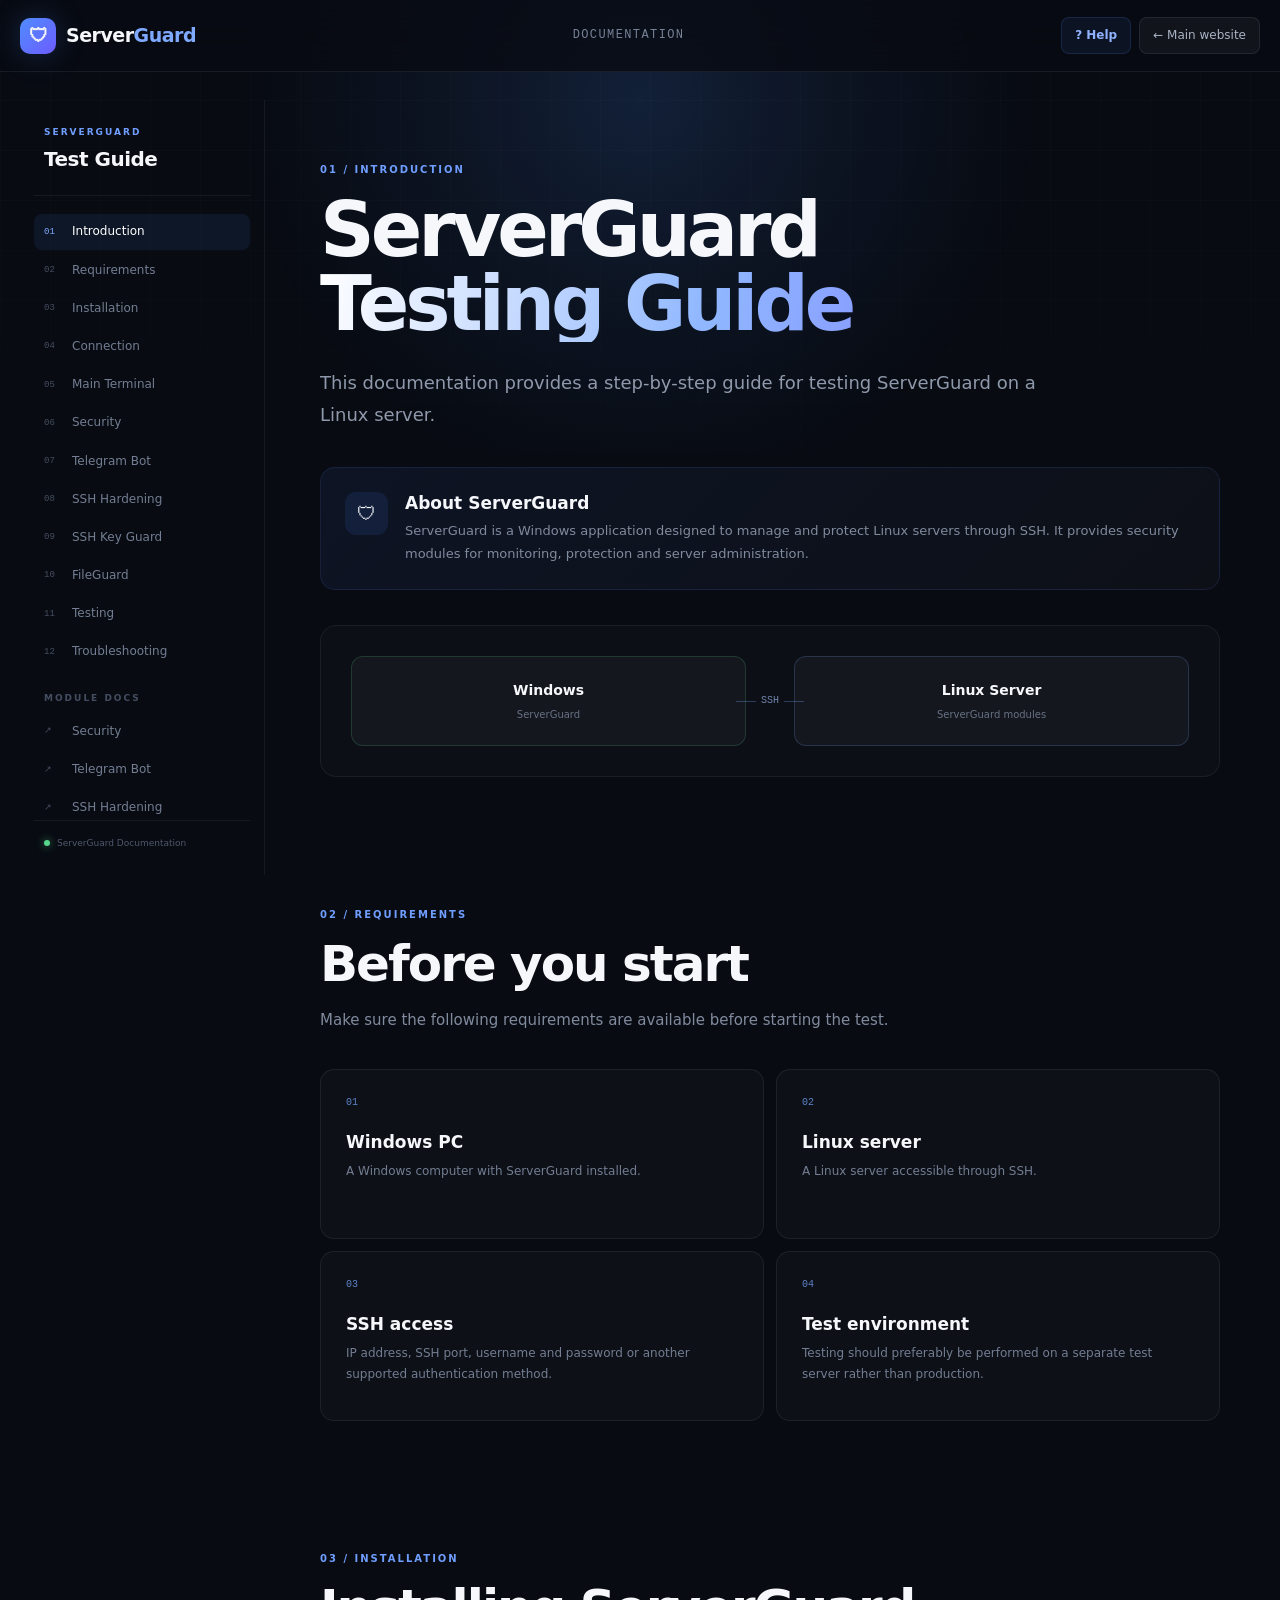
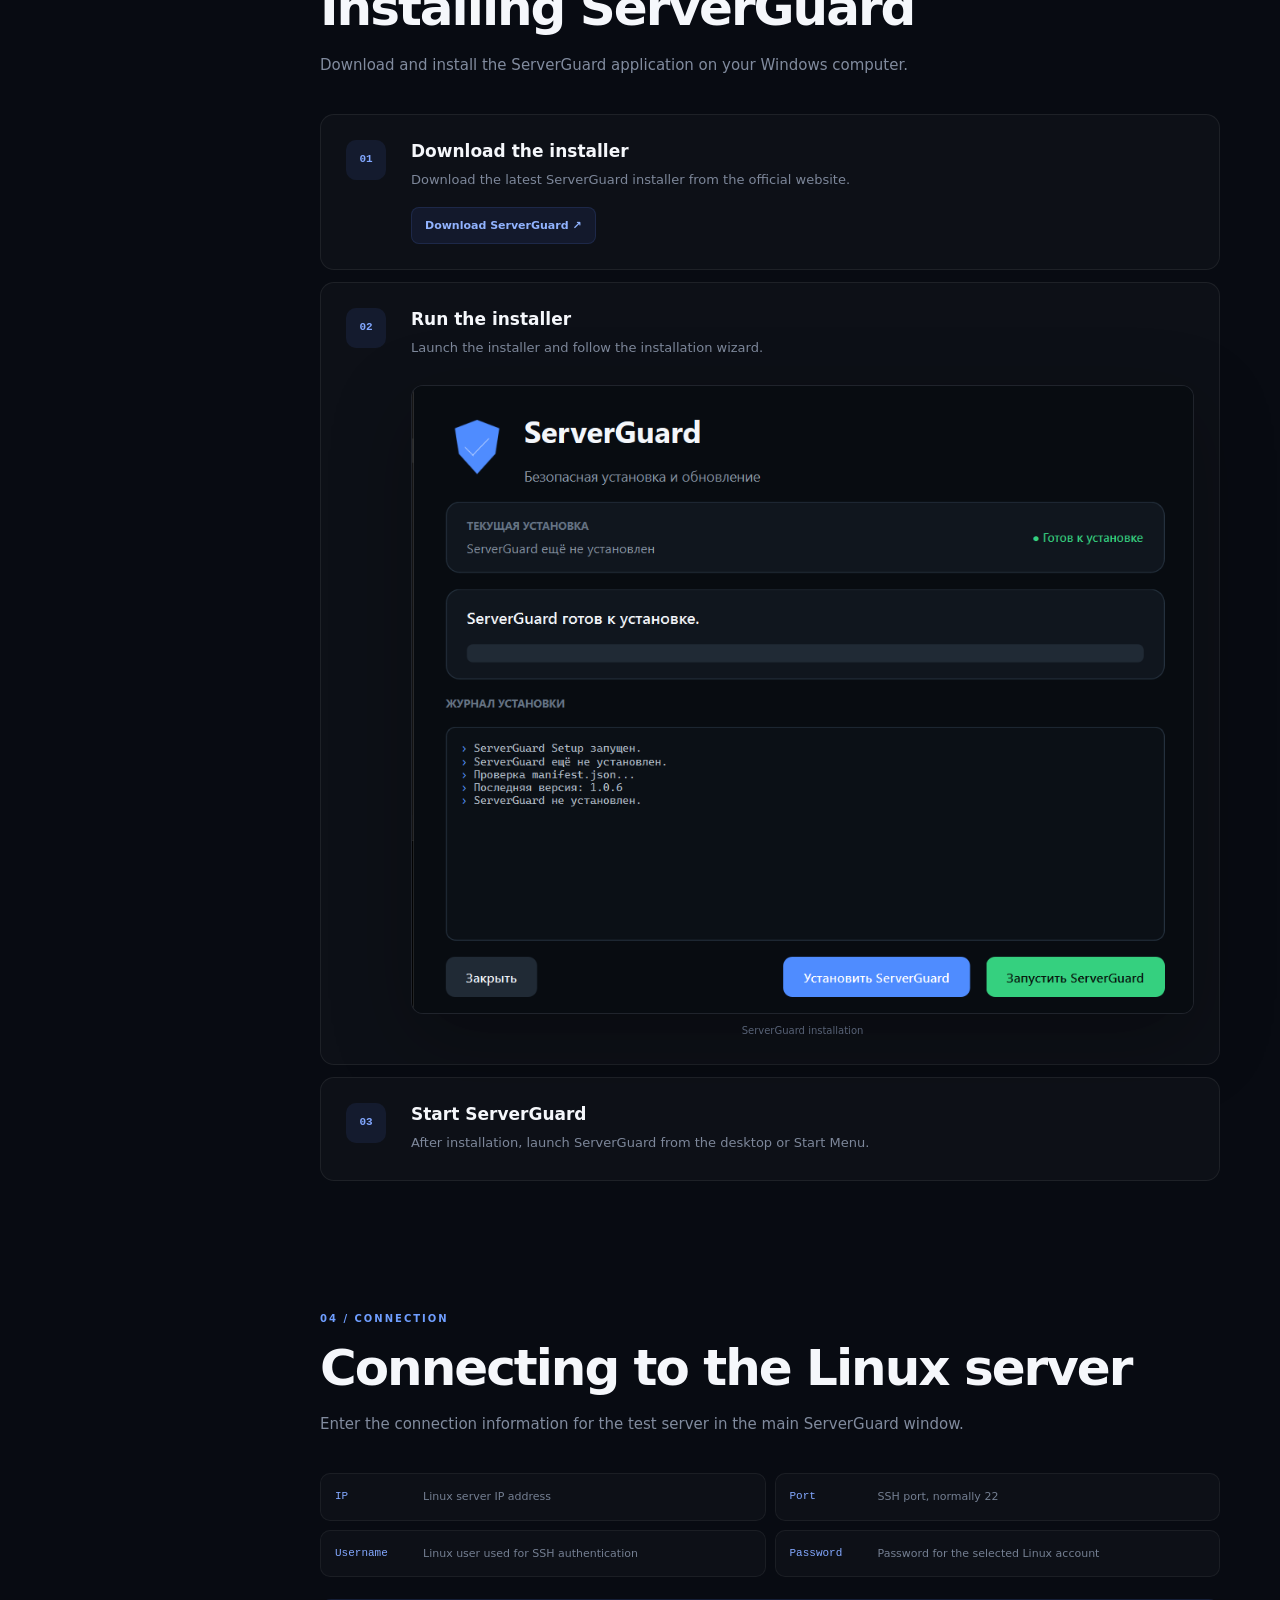
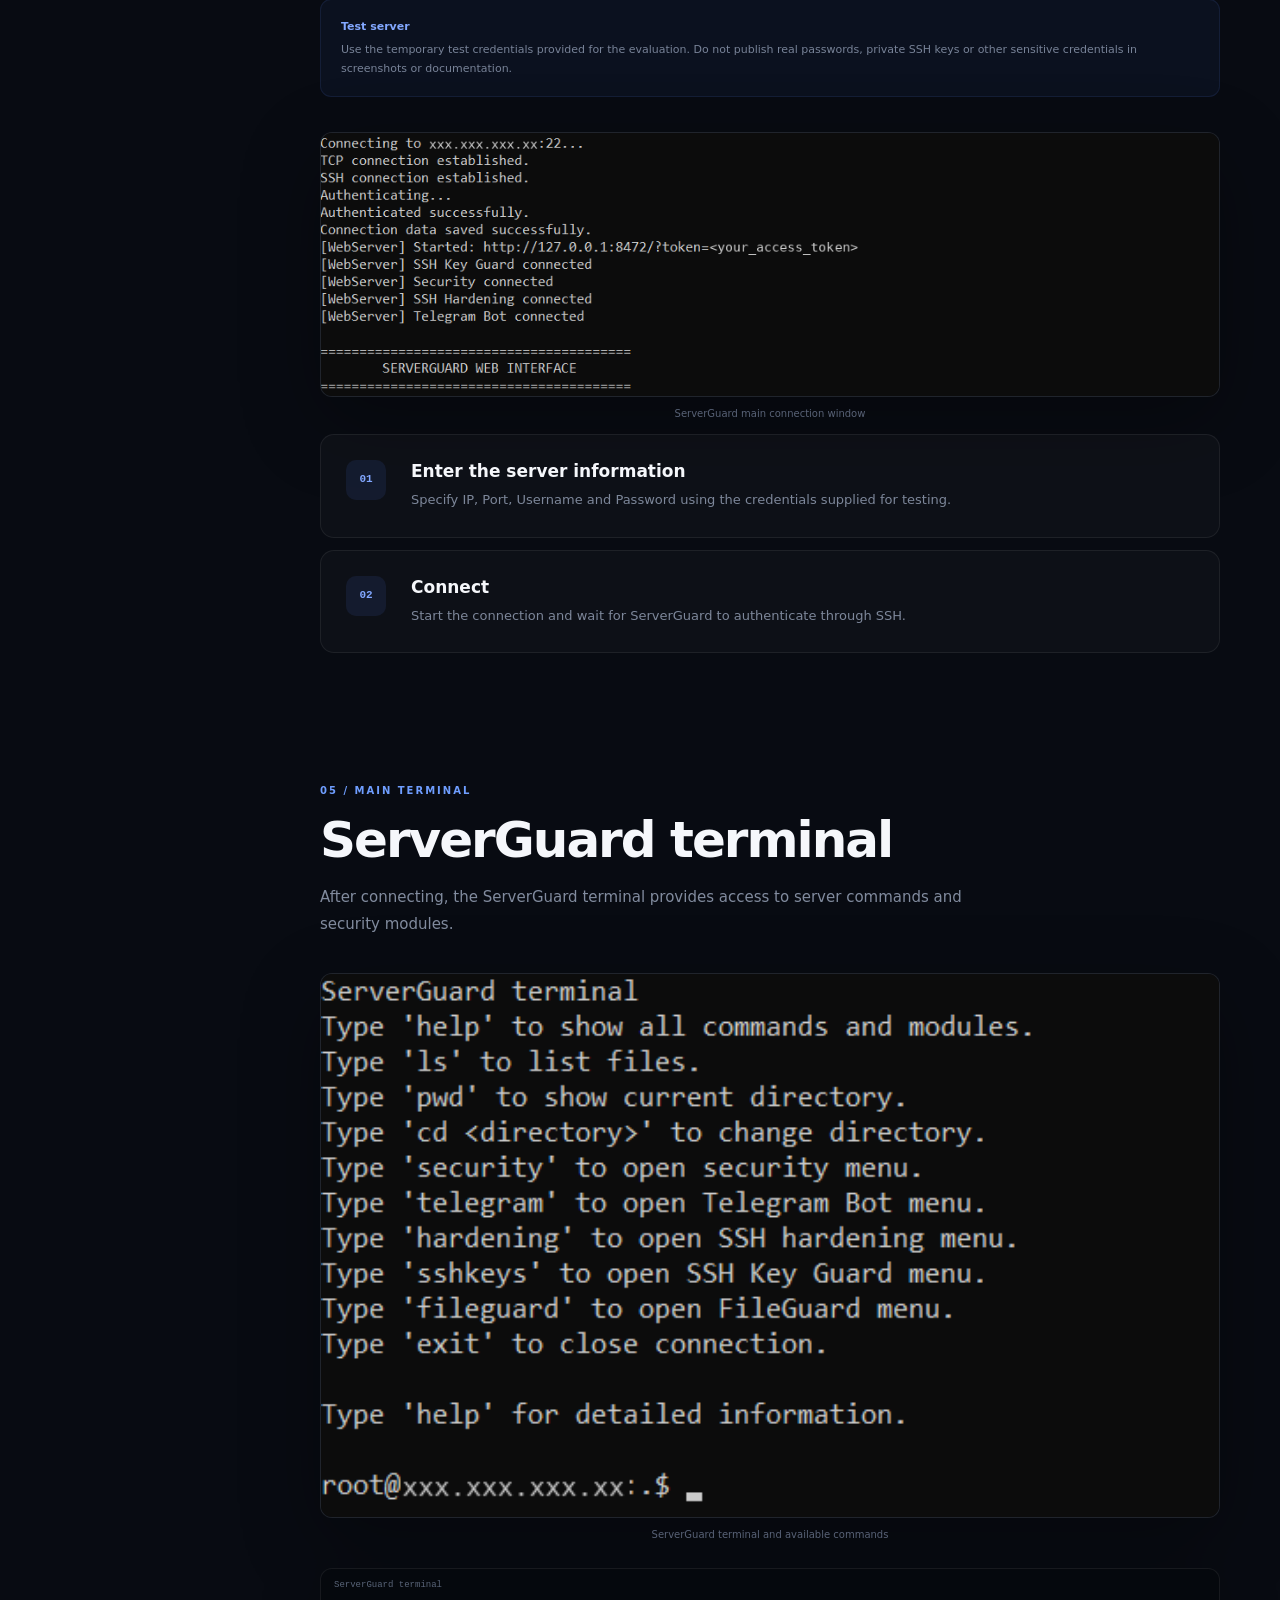
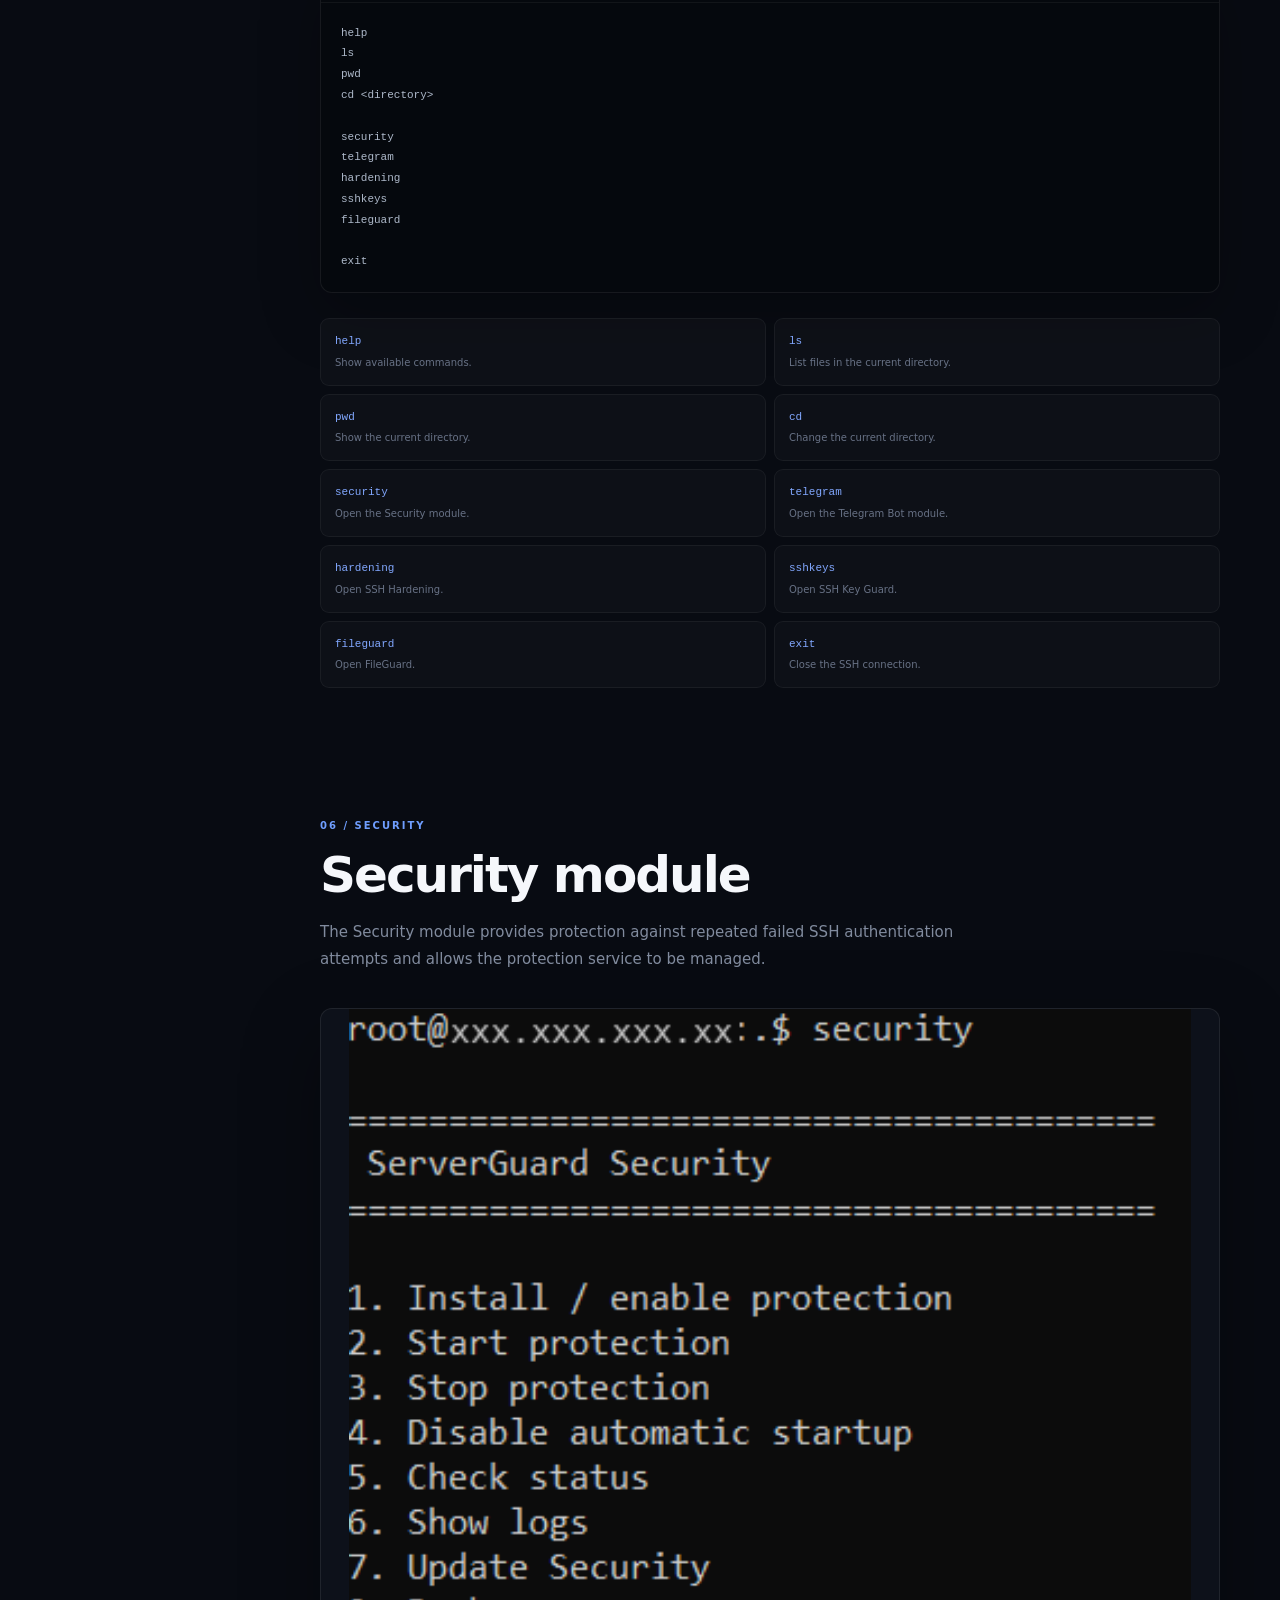
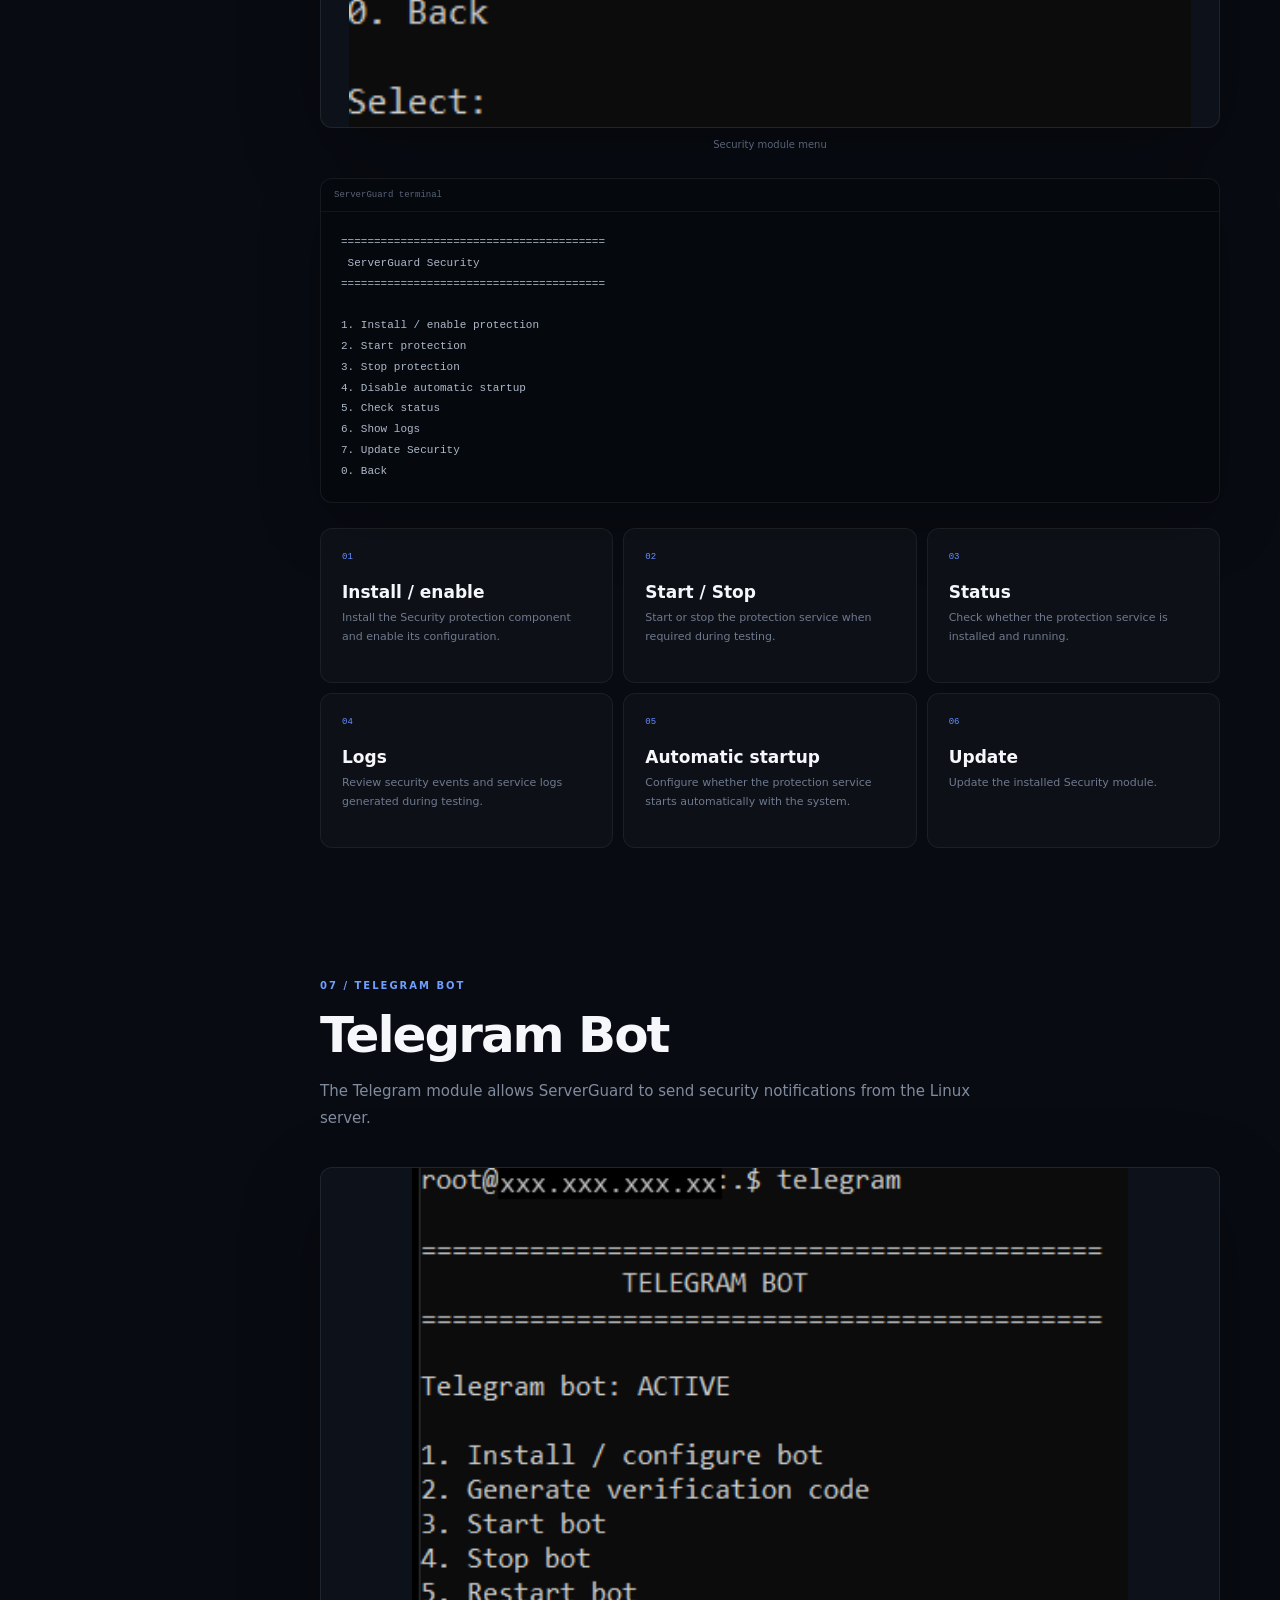
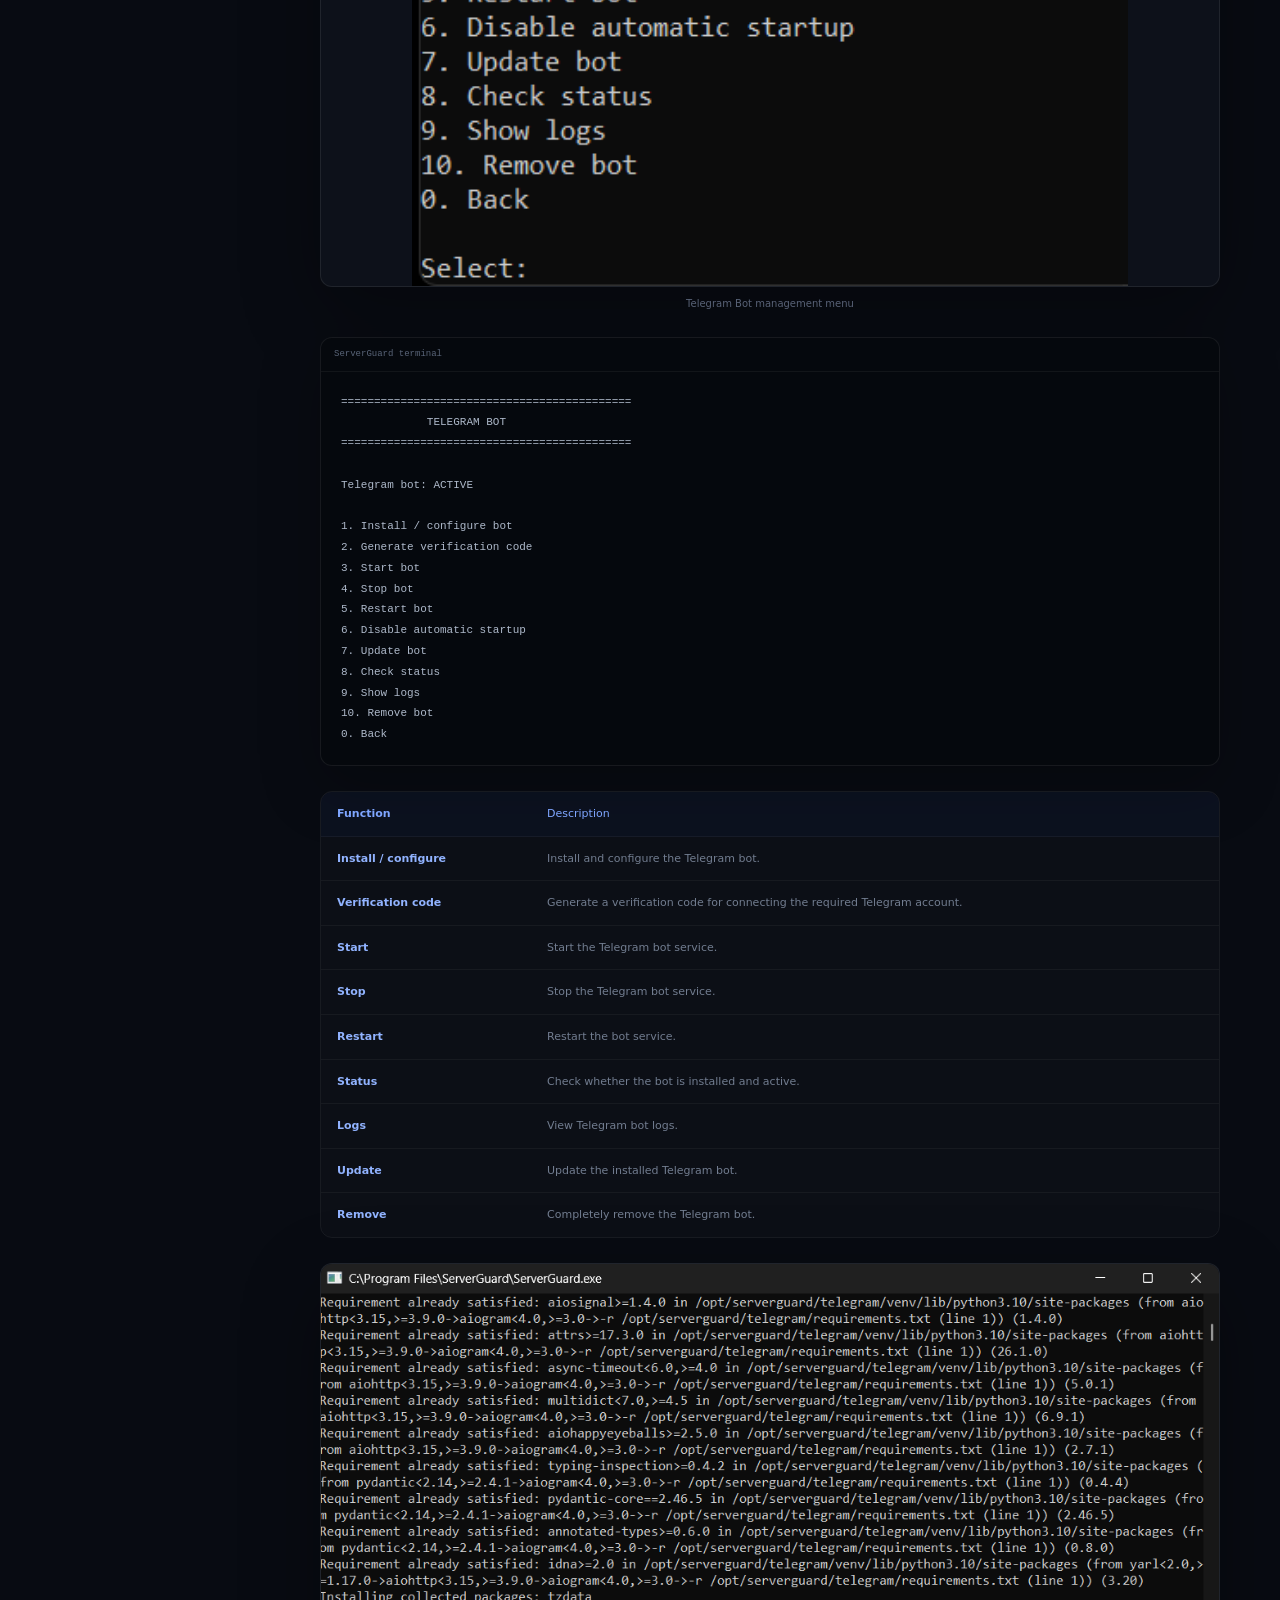
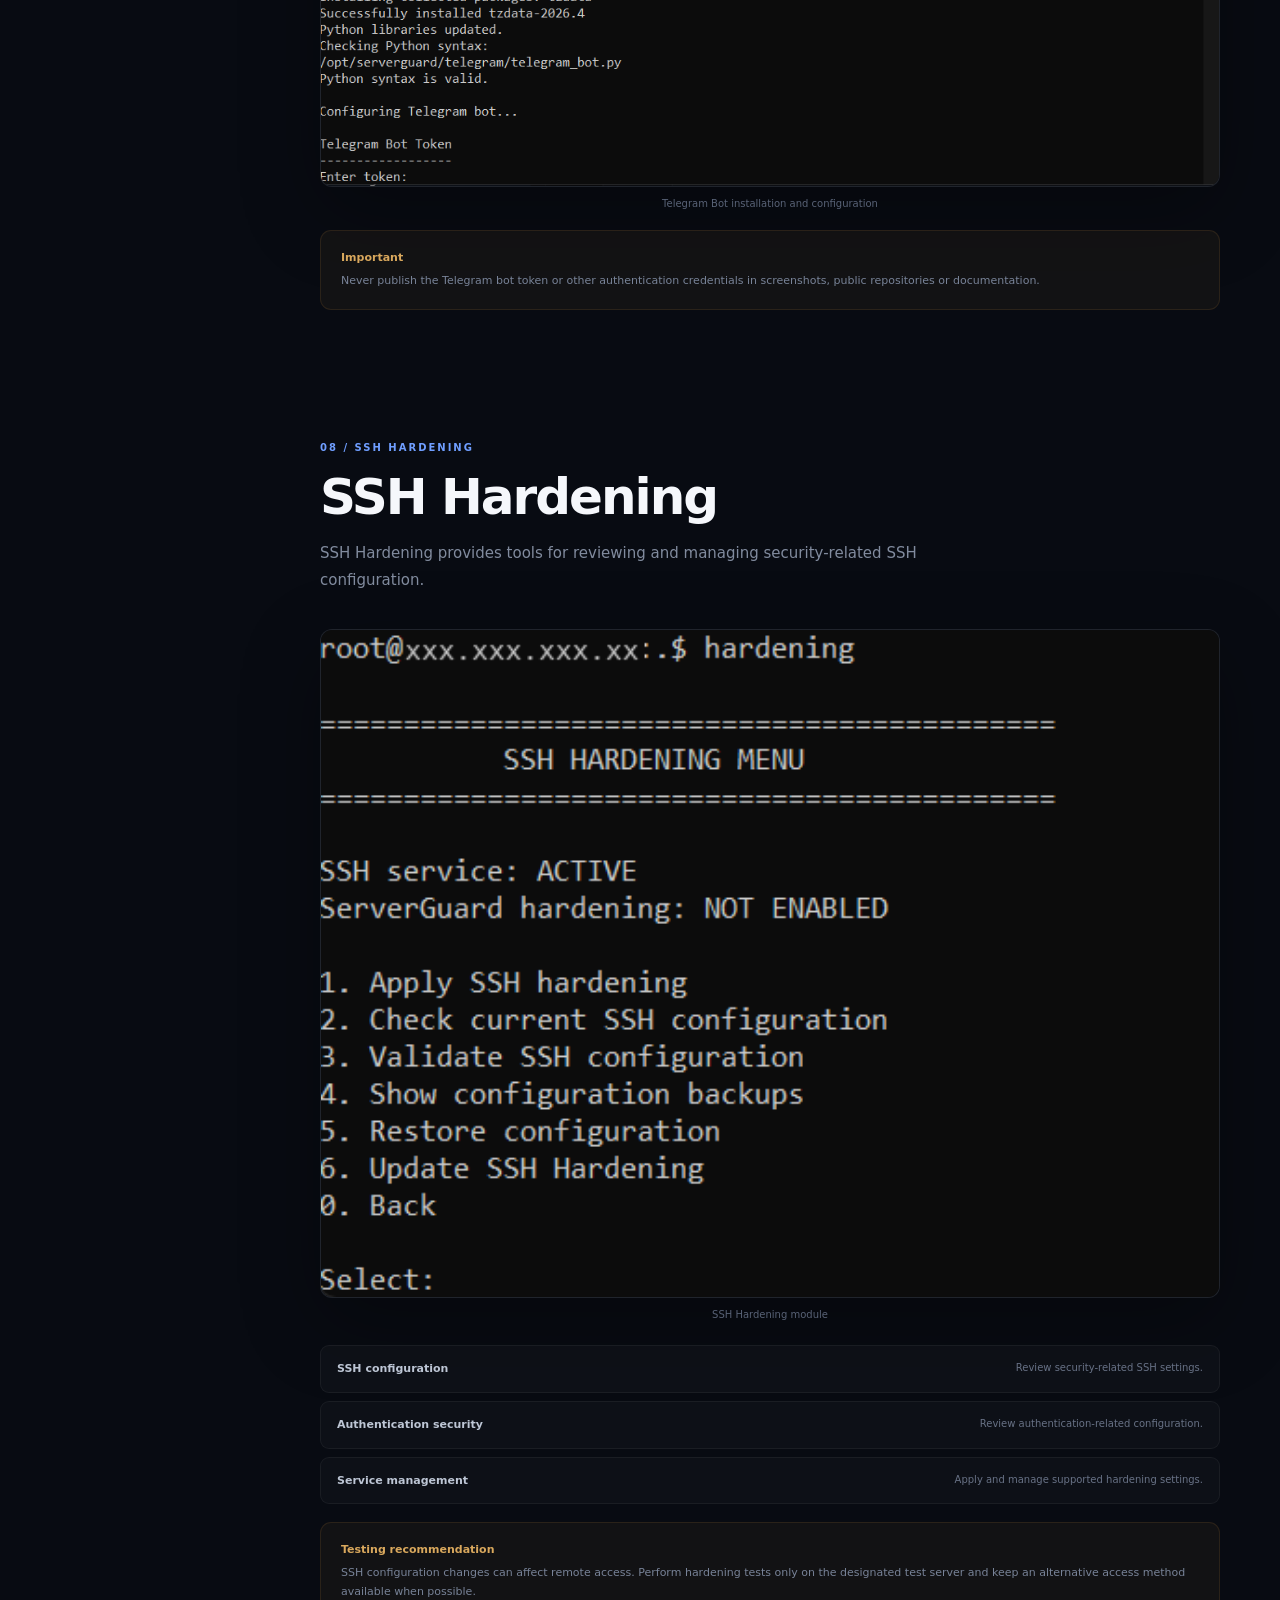
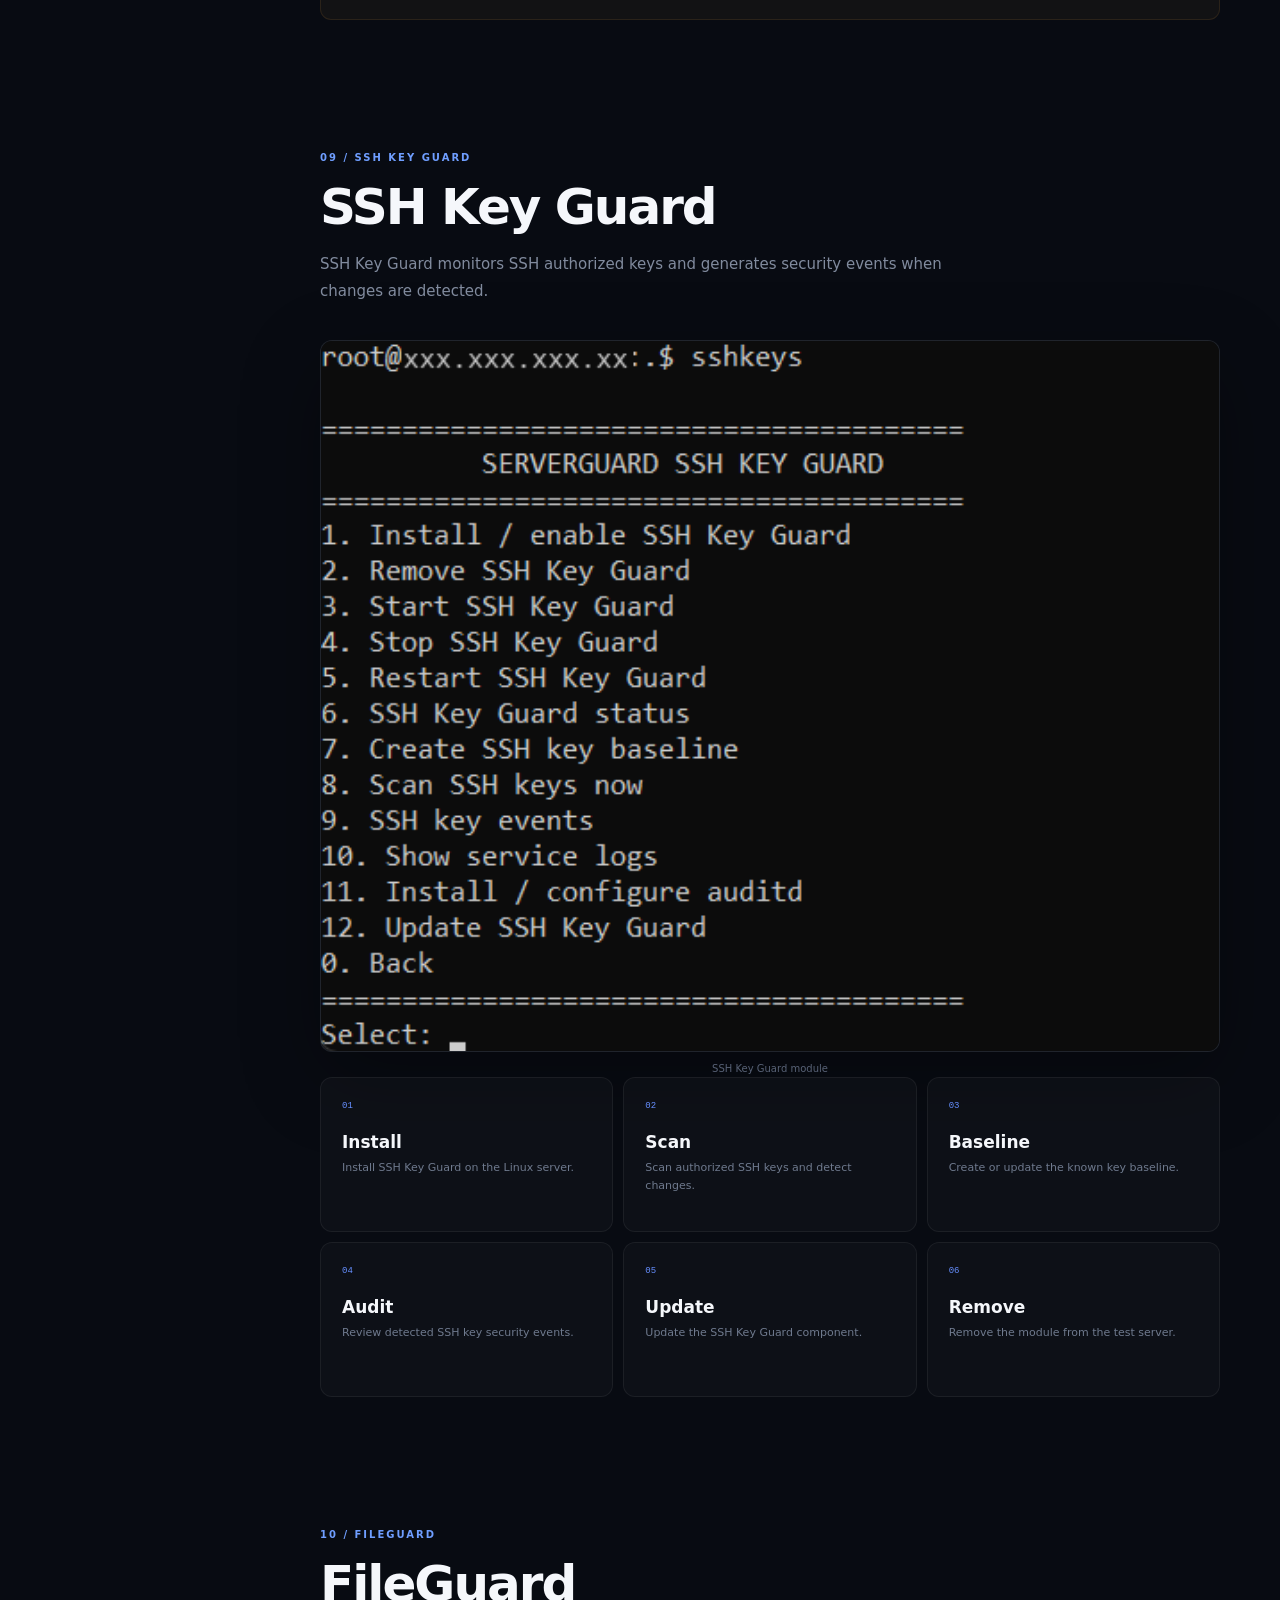
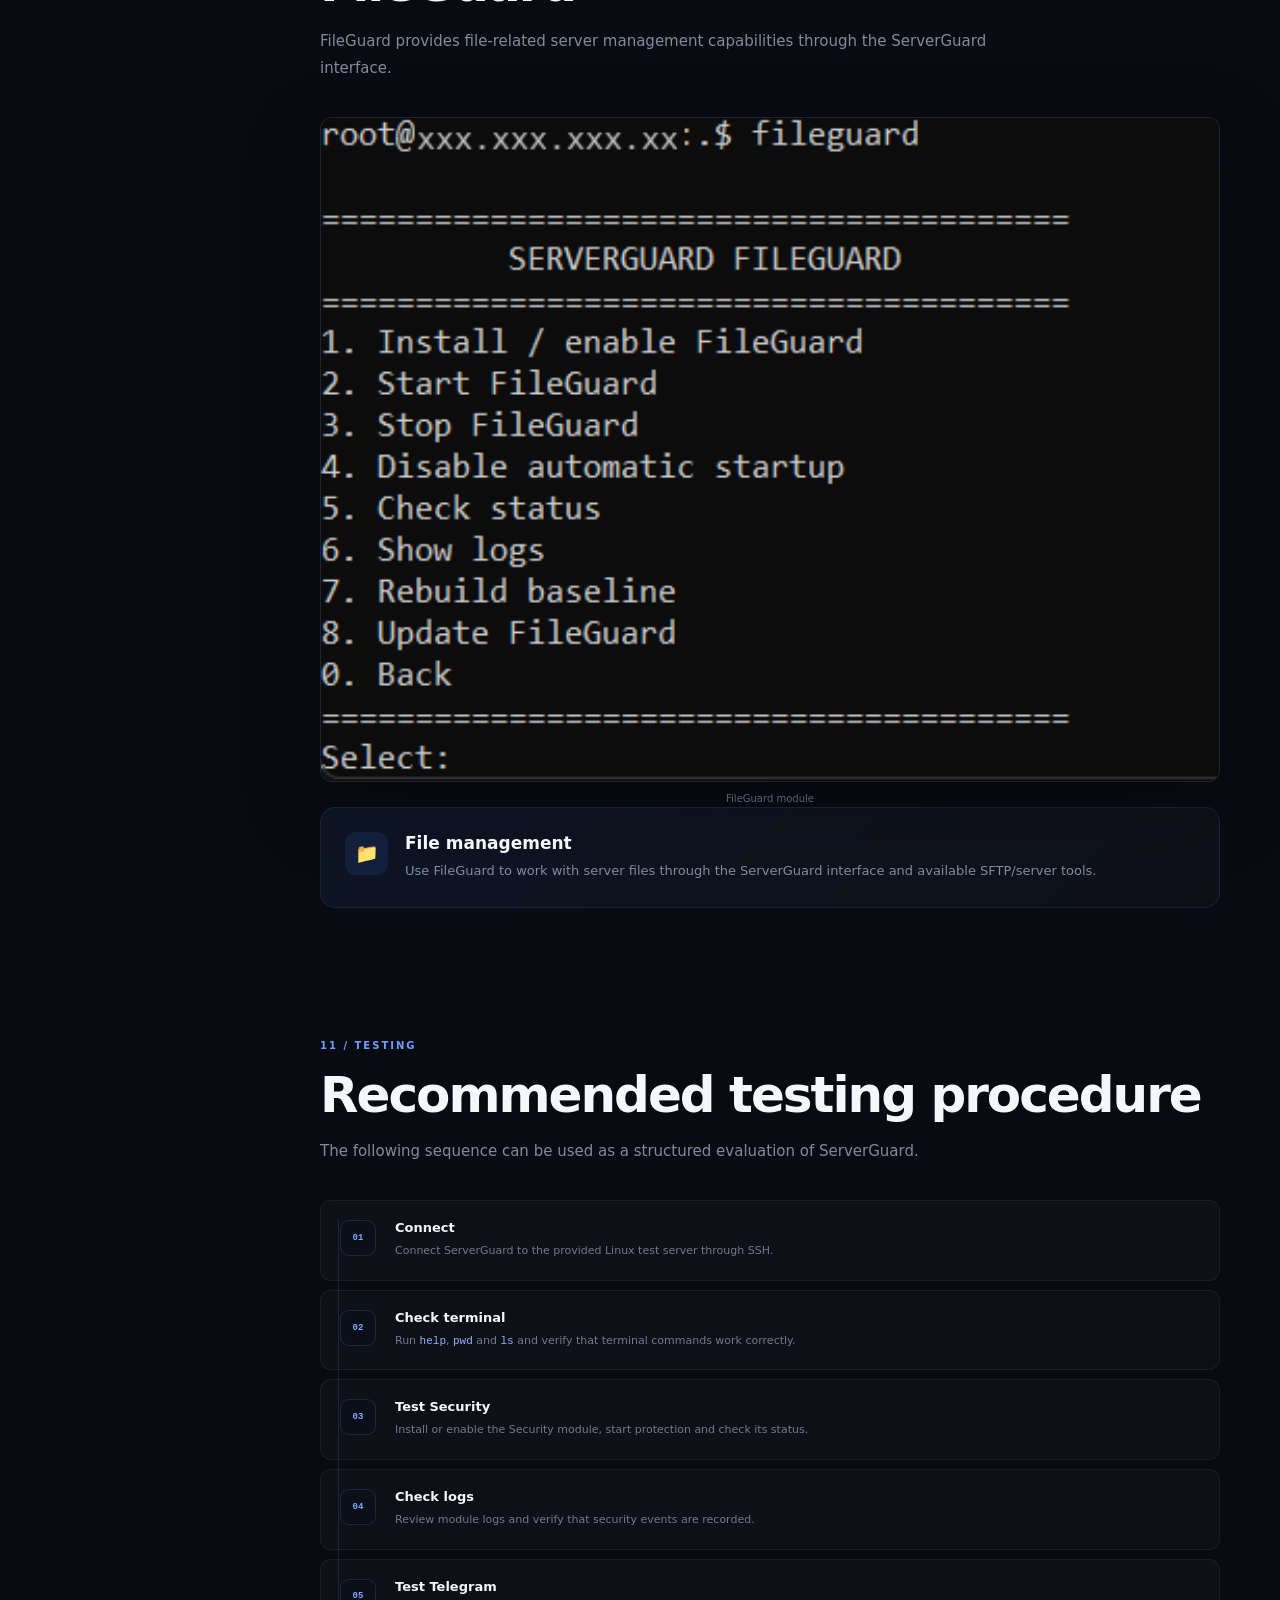
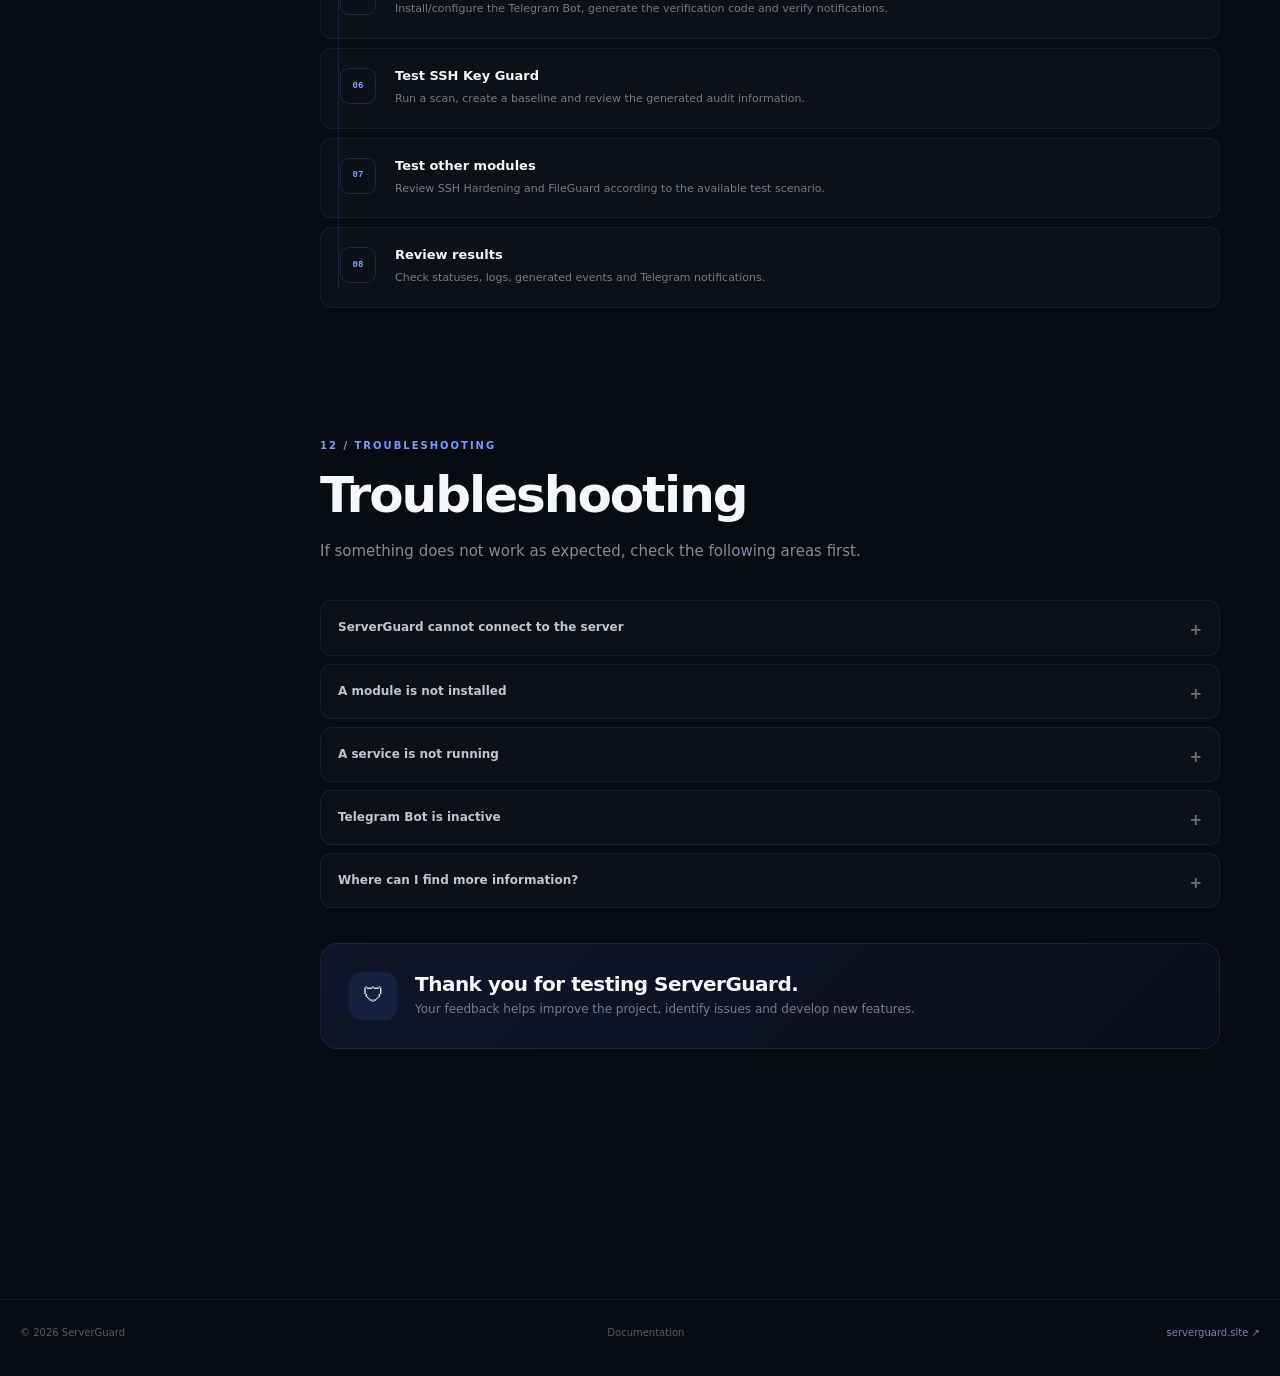
==== documentation/index.html @ 112b67a3 "Очистил все файли в папке documentation" ====
<!DOCTYPE html>
<html lang="en">

<head>
    <meta charset="UTF-8">

    <meta
        name="viewport"
        content="width=device-width, initial-scale=1.0"
    >

    <meta
        name="description"
        content="ServerGuard documentation — installation, connection, modules and testing guide."
    >

    <meta
        name="theme-color"
        content="#080b12"
    >

    <title>ServerGuard — Documentation</title>

    <link rel="stylesheet" href="css/style.css">
</head>

<body>

<header class="topbar">

    <div class="topbar-inner">

        <a href="../index.html" class="brand">

            <div class="brand-icon">
                🛡
            </div>

            <div>
                Server<span>Guard</span>
            </div>

        </a>

        <div class="topbar-title">
            Documentation
        </div>

        <div class="topbar-actions">

            <a
                href="https://t.me/ServerGuardSupport"
                class="help-button"
                target="_blank"
                rel="noopener noreferrer"
            >
                ? Help
            </a>

            <a
                href="../index.html"
                class="back-button"
            >
                ← Main website
            </a>

        </div>

    </div>

</header>

<button
    class="mobile-menu-button"
    id="mobileMenuButton"
    aria-label="Open documentation menu"
>
    ☰
</button>

<div class="documentation-layout">

    <aside
        class="sidebar"
        id="sidebar"
    >

        <div class="sidebar-header">

            <div class="sidebar-label">
                SERVERGUARD
            </div>

            <div class="sidebar-title">
                Test Guide
            </div>

        </div>

        <nav class="sidebar-nav">

            <a
                href="#introduction"
                class="active"
            >
                <span>01</span>
                Introduction
            </a>

            <a href="#requirements">
                <span>02</span>
                Requirements
            </a>

            <a href="#installation">
                <span>03</span>
                Installation
            </a>

            <a href="#connection">
                <span>04</span>
                Connection
            </a>

            <a href="#terminal">
                <span>05</span>
                Main Terminal
            </a>

            <a href="#security">
                <span>06</span>
                Security
            </a>

            <a href="#telegram">
                <span>07</span>
                Telegram Bot
            </a>

            <a href="#hardening">
                <span>08</span>
                SSH Hardening
            </a>

            <a href="#sshkeys">
                <span>09</span>
                SSH Key Guard
            </a>

            <a href="#fileguard">
                <span>10</span>
                FileGuard
            </a>

            <a href="#testing">
                <span>11</span>
                Testing
            </a>

            <a href="#troubleshooting">
                <span>12</span>
                Troubleshooting
            </a>

            <div class="sidebar-group">
                MODULE DOCS
            </div>

            <a href="security.html">
                <span>↗</span>
                Security
            </a>

            <a href="telegram.html">
                <span>↗</span>
                Telegram Bot
            </a>

            <a href="hardening.html">
                <span>↗</span>
                SSH Hardening
            </a>

            <a href="sshkeys.html">
                <span>↗</span>
                SSH Key Guard
            </a>

            <a href="fileguard.html">
                <span>↗</span>
                FileGuard
            </a>

        </nav>

        <div class="sidebar-footer">

            <div class="status-dot"></div>

            ServerGuard Documentation

        </div>

    </aside>

    <main class="documentation-content">

        <section
            id="introduction"
            class="doc-section"
        >

            <div class="eyebrow">
                01 / INTRODUCTION
            </div>

            <h1>
                ServerGuard
                <span>Testing Guide</span>
            </h1>

            <p class="lead">
                This documentation provides a step-by-step guide
                for testing ServerGuard on a Linux server.
            </p>

            <div class="info-card">

                <div class="info-icon">
                    🛡
                </div>

                <div>

                    <h3>
                        About ServerGuard
                    </h3>

                    <p>
                        ServerGuard is a Windows application designed
                        to manage and protect Linux servers through SSH.
                        It provides security modules for monitoring,
                        protection and server administration.
                    </p>

                </div>

            </div>

            <div class="architecture">

                <div class="architecture-node user-node">

                    <strong>
                        Windows
                    </strong>

                    <span>
                        ServerGuard
                    </span>

                </div>

                <div class="architecture-line">
                    SSH
                </div>

                <div class="architecture-node server-node">

                    <strong>
                        Linux Server
                    </strong>

                    <span>
                        ServerGuard modules
                    </span>

                </div>

            </div>

        </section>

        <section
            id="requirements"
            class="doc-section"
        >

            <div class="eyebrow">
                02 / REQUIREMENTS
            </div>

            <h2>
                Before you start
            </h2>

            <p class="section-description">
                Make sure the following requirements are available
                before starting the test.
            </p>

            <div class="requirements-grid">

                <article class="requirement-card">

                    <div class="card-number">
                        01
                    </div>

                    <h3>
                        Windows PC
                    </h3>

                    <p>
                        A Windows computer with ServerGuard installed.
                    </p>

                </article>

                <article class="requirement-card">

                    <div class="card-number">
                        02
                    </div>

                    <h3>
                        Linux server
                    </h3>

                    <p>
                        A Linux server accessible through SSH.
                    </p>

                </article>

                <article class="requirement-card">

                    <div class="card-number">
                        03
                    </div>

                    <h3>
                        SSH access
                    </h3>

                    <p>
                        IP address, SSH port, username and password
                        or another supported authentication method.
                    </p>

                </article>

                <article class="requirement-card">

                    <div class="card-number">
                        04
                    </div>

                    <h3>
                        Test environment
                    </h3>

                    <p>
                        Testing should preferably be performed on
                        a separate test server rather than production.
                    </p>

                </article>

            </div>

        </section>

        <section
            id="installation"
            class="doc-section"
        >

            <div class="eyebrow">
                03 / INSTALLATION
            </div>

            <h2>
                Installing ServerGuard
            </h2>

            <p class="section-description">
                Download and install the ServerGuard application
                on your Windows computer.
            </p>

            <div class="step-list">

                <div class="instruction-step">

                    <div class="step-badge">
                        01
                    </div>

                    <div class="step-content">

                        <h3>
                            Download the installer
                        </h3>

                        <p>
                            Download the latest ServerGuard installer
                            from the official website.
                        </p>

                        <a
                            href="../index.html#download"
                            class="inline-button"
                        >
                            Download ServerGuard ↗
                        </a>

                    </div>

                </div>

                <div class="instruction-step">

                    <div class="step-badge">
                        02
                    </div>

                    <div class="step-content">

                        <h3>
                            Run the installer
                        </h3>

                        <p>
                            Launch the installer and follow the
                            installation wizard.
                        </p>

                        <figure class="screenshot">

                            <img
                                src="images/01-installation.png"
                                alt="ServerGuard installation"
                                loading="lazy"
                            >

                            <figcaption>
                                ServerGuard installation
                            </figcaption>

                        </figure>

                    </div>

                </div>

                <div class="instruction-step">

                    <div class="step-badge">
                        03
                    </div>

                    <div class="step-content">

                        <h3>
                            Start ServerGuard
                        </h3>

                        <p>
                            After installation, launch ServerGuard
                            from the desktop or Start Menu.
                        </p>

                    </div>

                </div>

            </div>

        </section>

        <section
            id="connection"
            class="doc-section"
        >

            <div class="eyebrow">
                04 / CONNECTION
            </div>

            <h2>
                Connecting to the Linux server
            </h2>

            <p class="section-description">
                Enter the connection information for the test server
                in the main ServerGuard window.
            </p>

            <div class="connection-fields">

                <div class="field">

                    <code>IP</code>

                    <span>
                        Linux server IP address
                    </span>

                </div>

                <div class="field">

                    <code>Port</code>

                    <span>
                        SSH port, normally 22
                    </span>

                </div>

                <div class="field">

                    <code>Username</code>

                    <span>
                        Linux user used for SSH authentication
                    </span>

                </div>

                <div class="field">

                    <code>Password</code>

                    <span>
                        Password for the selected Linux account
                    </span>

                </div>

            </div>

            <div class="notice">

                <strong>
                    Test server
                </strong>

                <p>
                    Use the temporary test credentials provided
                    for the evaluation. Do not publish real passwords,
                    private SSH keys or other sensitive credentials
                    in screenshots or documentation.
                </p>

            </div>

            <figure class="screenshot large">

                <img
                    src="images/02-main-window.png"
                    alt="ServerGuard main window"
                    loading="lazy"
                >

                <figcaption>
                    ServerGuard main connection window
                </figcaption>

            </figure>

            <div class="instruction-step compact">

                <div class="step-badge">
                    01
                </div>

                <div class="step-content">

                    <h3>
                        Enter the server information
                    </h3>

                    <p>
                        Specify IP, Port, Username and Password
                        using the credentials supplied for testing.
                    </p>

                </div>

            </div>

            <div class="instruction-step compact">

                <div class="step-badge">
                    02
                </div>

                <div class="step-content">

                    <h3>
                        Connect
                    </h3>

                    <p>
                        Start the connection and wait for
                        ServerGuard to authenticate through SSH.
                    </p>

                </div>

            </div>

        </section>

        <section
            id="terminal"
            class="doc-section"
        >

            <div class="eyebrow">
                05 / MAIN TERMINAL
            </div>

            <h2>
                ServerGuard terminal
            </h2>

            <p class="section-description">
                After connecting, the ServerGuard terminal provides
                access to server commands and security modules.
            </p>

            <figure class="screenshot large">

                <img
                    src="images/04-terminal.png"
                    alt="ServerGuard terminal"
                    loading="lazy"
                >

                <figcaption>
                    ServerGuard terminal and available commands
                </figcaption>

            </figure>

            <div class="terminal">

<pre><code>help
ls
pwd
cd &lt;directory&gt;

security
telegram
hardening
sshkeys
fileguard

exit</code></pre>

            </div>

            <div class="command-grid">

                <div class="command-card">
                    <code>help</code>
                    <span>Show available commands.</span>
                </div>

                <div class="command-card">
                    <code>ls</code>
                    <span>List files in the current directory.</span>
                </div>

                <div class="command-card">
                    <code>pwd</code>
                    <span>Show the current directory.</span>
                </div>

                <div class="command-card">
                    <code>cd</code>
                    <span>Change the current directory.</span>
                </div>

                <div class="command-card">
                    <code>security</code>
                    <span>Open the Security module.</span>
                </div>

                <div class="command-card">
                    <code>telegram</code>
                    <span>Open the Telegram Bot module.</span>
                </div>

                <div class="command-card">
                    <code>hardening</code>
                    <span>Open SSH Hardening.</span>
                </div>

                <div class="command-card">
                    <code>sshkeys</code>
                    <span>Open SSH Key Guard.</span>
                </div>

                <div class="command-card">
                    <code>fileguard</code>
                    <span>Open FileGuard.</span>
                </div>

                <div class="command-card">
                    <code>exit</code>
                    <span>Close the SSH connection.</span>
                </div>

            </div>

        </section>

        <section
            id="security"
            class="doc-section"
        >

            <div class="eyebrow">
                06 / SECURITY
            </div>

            <h2>
                Security module
            </h2>

            <p class="section-description">
                The Security module provides protection against
                repeated failed SSH authentication attempts and
                allows the protection service to be managed.
            </p>

            <figure class="screenshot large">

                <img
                    src="images/05-security-menu.png"
                    alt="ServerGuard Security menu"
                    loading="lazy"
                >

                <figcaption>
                    Security module menu
                </figcaption>

            </figure>

            <div class="terminal">

<pre><code>========================================
 ServerGuard Security
========================================

1. Install / enable protection
2. Start protection
3. Stop protection
4. Disable automatic startup
5. Check status
6. Show logs
7. Update Security
0. Back</code></pre>

            </div>

            <div class="module-grid">

                <article class="module-card">

                    <span class="module-number">
                        01
                    </span>

                    <h3>
                        Install / enable
                    </h3>

                    <p>
                        Install the Security protection component
                        and enable its configuration.
                    </p>

                </article>

                <article class="module-card">

                    <span class="module-number">
                        02
                    </span>

                    <h3>
                        Start / Stop
                    </h3>

                    <p>
                        Start or stop the protection service
                        when required during testing.
                    </p>

                </article>

                <article class="module-card">

                    <span class="module-number">
                        03
                    </span>

                    <h3>
                        Status
                    </h3>

                    <p>
                        Check whether the protection service
                        is installed and running.
                    </p>

                </article>

                <article class="module-card">

                    <span class="module-number">
                        04
                    </span>

                    <h3>
                        Logs
                    </h3>

                    <p>
                        Review security events and service logs
                        generated during testing.
                    </p>

                </article>

                <article class="module-card">

                    <span class="module-number">
                        05
                    </span>

                    <h3>
                        Automatic startup
                    </h3>

                    <p>
                        Configure whether the protection service
                        starts automatically with the system.
                    </p>

                </article>

                <article class="module-card">

                    <span class="module-number">
                        06
                    </span>

                    <h3>
                        Update
                    </h3>

                    <p>
                        Update the installed Security module.
                    </p>

                </article>

            </div>

        </section>

        <section
            id="telegram"
            class="doc-section"
        >

            <div class="eyebrow">
                07 / TELEGRAM BOT
            </div>

            <h2>
                Telegram Bot
            </h2>

            <p class="section-description">
                The Telegram module allows ServerGuard to send
                security notifications from the Linux server.
            </p>

            <figure class="screenshot large">

                <img
                    src="images/06-telegram-menu.png"
                    alt="ServerGuard Telegram Bot menu"
                    loading="lazy"
                >

                <figcaption>
                    Telegram Bot management menu
                </figcaption>

            </figure>

            <div class="terminal">

<pre><code>============================================
             TELEGRAM BOT
============================================

Telegram bot: ACTIVE

1. Install / configure bot
2. Generate verification code
3. Start bot
4. Stop bot
5. Restart bot
6. Disable automatic startup
7. Update bot
8. Check status
9. Show logs
10. Remove bot
0. Back</code></pre>

            </div>

            <div class="module-table">

                <div class="table-row table-head">

                    <div>
                        Function
                    </div>

                    <div>
                        Description
                    </div>

                </div>

                <div class="table-row">

                    <div>
                        Install / configure
                    </div>

                    <div>
                        Install and configure the Telegram bot.
                    </div>

                </div>

                <div class="table-row">

                    <div>
                        Verification code
                    </div>

                    <div>
                        Generate a verification code for connecting
                        the required Telegram account.
                    </div>

                </div>

                <div class="table-row">

                    <div>
                        Start
                    </div>

                    <div>
                        Start the Telegram bot service.
                    </div>

                </div>

                <div class="table-row">

                    <div>
                        Stop
                    </div>

                    <div>
                        Stop the Telegram bot service.
                    </div>

                </div>

                <div class="table-row">

                    <div>
                        Restart
                    </div>

                    <div>
                        Restart the bot service.
                    </div>

                </div>

                <div class="table-row">

                    <div>
                        Status
                    </div>

                    <div>
                        Check whether the bot is installed and active.
                    </div>

                </div>

                <div class="table-row">

                    <div>
                        Logs
                    </div>

                    <div>
                        View Telegram bot logs.
                    </div>

                </div>

                <div class="table-row">

                    <div>
                        Update
                    </div>

                    <div>
                        Update the installed Telegram bot.
                    </div>

                </div>

                <div class="table-row">

                    <div>
                        Remove
                    </div>

                    <div>
                        Completely remove the Telegram bot.
                    </div>

                </div>

            </div>

            <figure class="screenshot">

                <img
                    src="images/07-telegram-install.png"
                    alt="Telegram Bot installation"
                    loading="lazy"
                >

                <figcaption>
                    Telegram Bot installation and configuration
                </figcaption>

            </figure>

            <div class="notice warning">

                <strong>
                    Important
                </strong>

                <p>
                    Never publish the Telegram bot token or other
                    authentication credentials in screenshots,
                    public repositories or documentation.
                </p>

            </div>

        </section>

        <section
            id="hardening"
            class="doc-section"
        >

            <div class="eyebrow">
                08 / SSH HARDENING
            </div>

            <h2>
                SSH Hardening
            </h2>

            <p class="section-description">
                SSH Hardening provides tools for reviewing and
                managing security-related SSH configuration.
            </p>

            <figure class="screenshot large">

                <img
                    src="images/08-hardening.png"
                    alt="SSH Hardening module"
                    loading="lazy"
                >

                <figcaption>
                    SSH Hardening module
                </figcaption>

            </figure>

            <div class="feature-list">

                <div>

                    <strong>
                        SSH configuration
                    </strong>

                    <span>
                        Review security-related SSH settings.
                    </span>

                </div>

                <div>

                    <strong>
                        Authentication security
                    </strong>

                    <span>
                        Review authentication-related configuration.
                    </span>

                </div>

                <div>

                    <strong>
                        Service management
                    </strong>

                    <span>
                        Apply and manage supported hardening settings.
                    </span>

                </div>

            </div>

            <div class="notice warning">

                <strong>
                    Testing recommendation
                </strong>

                <p>
                    SSH configuration changes can affect remote
                    access. Perform hardening tests only on the
                    designated test server and keep an alternative
                    access method available when possible.
                </p>

            </div>

        </section>

        <section
            id="sshkeys"
            class="doc-section"
        >

            <div class="eyebrow">
                09 / SSH KEY GUARD
            </div>

            <h2>
                SSH Key Guard
            </h2>

            <p class="section-description">
                SSH Key Guard monitors SSH authorized keys and
                generates security events when changes are detected.
            </p>

            <figure class="screenshot large">

                <img
                    src="images/09-sshkeys.png"
                    alt="SSH Key Guard"
                    loading="lazy"
                >

                <figcaption>
                    SSH Key Guard module
                </figcaption>

            </figure>

            <div class="module-grid">

                <article class="module-card">

                    <span class="module-number">
                        01
                    </span>

                    <h3>
                        Install
                    </h3>

                    <p>
                        Install SSH Key Guard on the Linux server.
                    </p>

                </article>

                <article class="module-card">

                    <span class="module-number">
                        02
                    </span>

                    <h3>
                        Scan
                    </h3>

                    <p>
                        Scan authorized SSH keys and detect changes.
                    </p>

                </article>

                <article class="module-card">

                    <span class="module-number">
                        03
                    </span>

                    <h3>
                        Baseline
                    </h3>

                    <p>
                        Create or update the known key baseline.
                    </p>

                </article>

                <article class="module-card">

                    <span class="module-number">
                        04
                    </span>

                    <h3>
                        Audit
                    </h3>

                    <p>
                        Review detected SSH key security events.
                    </p>

                </article>

                <article class="module-card">

                    <span class="module-number">
                        05
                    </span>

                    <h3>
                        Update
                    </h3>

                    <p>
                        Update the SSH Key Guard component.
                    </p>

                </article>

                <article class="module-card">

                    <span class="module-number">
                        06
                    </span>

                    <h3>
                        Remove
                    </h3>

                    <p>
                        Remove the module from the test server.
                    </p>

                </article>

            </div>

        </section>

        <section
            id="fileguard"
            class="doc-section"
        >

            <div class="eyebrow">
                10 / FILEGUARD
            </div>

            <h2>
                FileGuard
            </h2>

            <p class="section-description">
                FileGuard provides file-related server management
                capabilities through the ServerGuard interface.
            </p>

            <figure class="screenshot large">

                <img
                    src="images/10-fileguard.png"
                    alt="FileGuard module"
                    loading="lazy"
                >

                <figcaption>
                    FileGuard module
                </figcaption>

            </figure>

            <div class="info-card">

                <div class="info-icon">
                    📁
                </div>

                <div>

                    <h3>
                        File management
                    </h3>

                    <p>
                        Use FileGuard to work with server files
                        through the ServerGuard interface and
                        available SFTP/server tools.
                    </p>

                </div>

            </div>

        </section>

        <section
            id="testing"
            class="doc-section"
        >

            <div class="eyebrow">
                11 / TESTING
            </div>

            <h2>
                Recommended testing procedure
            </h2>

            <p class="section-description">
                The following sequence can be used as a structured
                evaluation of ServerGuard.
            </p>

            <div class="test-timeline">

                <div class="timeline-item">

                    <div class="timeline-number">
                        01
                    </div>

                    <div>

                        <h3>
                            Connect
                        </h3>

                        <p>
                            Connect ServerGuard to the provided
                            Linux test server through SSH.
                        </p>

                    </div>

                </div>

                <div class="timeline-item">

                    <div class="timeline-number">
                        02
                    </div>

                    <div>

                        <h3>
                            Check terminal
                        </h3>

                        <p>
                            Run <code>help</code>, <code>pwd</code>
                            and <code>ls</code> and verify that
                            terminal commands work correctly.
                        </p>

                    </div>

                </div>

                <div class="timeline-item">

                    <div class="timeline-number">
                        03
                    </div>

                    <div>

                        <h3>
                            Test Security
                        </h3>

                        <p>
                            Install or enable the Security module,
                            start protection and check its status.
                        </p>

                    </div>

                </div>

                <div class="timeline-item">

                    <div class="timeline-number">
                        04
                    </div>

                    <div>

                        <h3>
                            Check logs
                        </h3>

                        <p>
                            Review module logs and verify that
                            security events are recorded.
                        </p>

                    </div>

                </div>

                <div class="timeline-item">

                    <div class="timeline-number">
                        05
                    </div>

                    <div>

                        <h3>
                            Test Telegram
                        </h3>

                        <p>
                            Install/configure the Telegram Bot,
                            generate the verification code and
                            verify notifications.
                        </p>

                    </div>

                </div>

                <div class="timeline-item">

                    <div class="timeline-number">
                        06
                    </div>

                    <div>

                        <h3>
                            Test SSH Key Guard
                        </h3>

                        <p>
                            Run a scan, create a baseline and
                            review the generated audit information.
                        </p>

                    </div>

                </div>

                <div class="timeline-item">

                    <div class="timeline-number">
                        07
                    </div>

                    <div>

                        <h3>
                            Test other modules
                        </h3>

                        <p>
                            Review SSH Hardening and FileGuard
                            according to the available test scenario.
                        </p>

                    </div>

                </div>

                <div class="timeline-item">

                    <div class="timeline-number">
                        08
                    </div>

                    <div>

                        <h3>
                            Review results
                        </h3>

                        <p>
                            Check statuses, logs, generated events
                            and Telegram notifications.
                        </p>

                    </div>

                </div>

            </div>

        </section>

        <section
            id="troubleshooting"
            class="doc-section"
        >

            <div class="eyebrow">
                12 / TROUBLESHOOTING
            </div>

            <h2>
                Troubleshooting
            </h2>

            <p class="section-description">
                If something does not work as expected, check the
                following areas first.
            </p>

            <div class="faq">

                <details>

                    <summary>
                        ServerGuard cannot connect to the server
                    </summary>

                    <div class="faq-content">

                        Check the server IP address, SSH port,
                        username and authentication credentials.
                        Also verify that the SSH service is running
                        and accessible from the Windows computer.

                    </div>

                </details>

                <details>

                    <summary>
                        A module is not installed
                    </summary>

                    <div class="faq-content">

                        Open the corresponding module and use its
                        installation/configuration option. After
                        installation, check the module status.

                    </div>

                </details>

                <details>

                    <summary>
                        A service is not running
                    </summary>

                    <div class="faq-content">

                        Use the module's status and log options.
                        If available, restart the service and review
                        the resulting logs.

                    </div>

                </details>

                <details>

                    <summary>
                        Telegram Bot is inactive
                    </summary>

                    <div class="faq-content">

                        Check whether the bot is installed,
                        configured and started. Then check its
                        status and logs.

                    </div>

                </details>

                <details>

                    <summary>
                        Where can I find more information?
                    </summary>

                    <div class="faq-content">

                        Visit the ServerGuard website or the
                        project's GitHub page for additional
                        information and development updates.

                    </div>

                </details>

            </div>

            <div class="final-card">

                <div class="final-icon">
                    🛡
                </div>

                <div>

                    <h2>
                        Thank you for testing ServerGuard.
                    </h2>

                    <p>
                        Your feedback helps improve the project,
                        identify issues and develop new features.
                    </p>

                </div>

            </div>

        </section>

    </main>

</div>

<footer>

    <div class="footer-inner">

        <span>
            © 2026 ServerGuard
        </span>

        <span>
            Documentation
        </span>

        <a href="../index.html">
            serverguard.site ↗
        </a>

    </div>

</footer>

<script src="js/main.js"></script>

</body>

</html>
---- documentation/css/style.css ----
/* =========================================================
   RESET
========================================================= */

* {
    margin: 0;
    padding: 0;
    box-sizing: border-box;
}

html {
    scroll-behavior: smooth;
}

body {
    font-family:
        Inter,
        ui-sans-serif,
        system-ui,
        -apple-system,
        BlinkMacSystemFont,
        "Segoe UI",
        sans-serif;

    background: #080b12;
    color: #f5f7fb;

    line-height: 1.6;

    overflow-x: hidden;
}

a {
    color: inherit;
    text-decoration: none;
}

button {
    font: inherit;
}

code {
    font-family:
        "SFMono-Regular",
        Consolas,
        monospace;

    color: #91b3ff;
}


/* =========================================================
   BACKGROUND
========================================================= */

body::before {
    content: "";

    position: fixed;

    top: -250px;
    left: 50%;

    width: 900px;
    height: 700px;

    transform: translateX(-50%);

    background:
        radial-gradient(
            circle,
            rgba(74, 144, 255, 0.16) 0%,
            rgba(74, 144, 255, 0.07) 35%,
            transparent 70%
        );

    pointer-events: none;

    z-index: -2;
}

body::after {
    content: "";

    position: fixed;

    inset: 0;

    background-image:
        linear-gradient(
            rgba(255, 255, 255, 0.018) 1px,
            transparent 1px
        ),
        linear-gradient(
            90deg,
            rgba(255, 255, 255, 0.018) 1px,
            transparent 1px
        );

    background-size: 50px 50px;

    mask-image:
        linear-gradient(
            to bottom,
            black 0%,
            transparent 75%
        );

    -webkit-mask-image:
        linear-gradient(
            to bottom,
            black 0%,
            transparent 75%
        );

    pointer-events: none;

    z-index: -1;
}


/* =========================================================
   TOPBAR
========================================================= */

.topbar {
    position: fixed;

    top: 0;
    left: 0;
    right: 0;

    height: 72px;

    z-index: 1000;

    background:
        rgba(8, 11, 18, 0.78);

    backdrop-filter: blur(18px);
    -webkit-backdrop-filter: blur(18px);

    border-bottom:
        1px solid rgba(255, 255, 255, 0.07);
}

.topbar-inner {
    width:
        min(
            1400px,
            calc(100% - 40px)
        );

    height: 100%;

    margin: 0 auto;

    display: flex;

    align-items: center;

    justify-content: space-between;

    gap: 20px;
}

.brand {
    display: flex;

    align-items: center;

    gap: 10px;

    font-size: 19px;
    font-weight: 800;

    letter-spacing: -0.5px;
}

.brand span {
    color: #7ea9ff;
}

.brand-icon {
    width: 36px;
    height: 36px;

    display: flex;

    align-items: center;
    justify-content: center;

    border-radius: 10px;

    background:
        linear-gradient(
            135deg,
            #4f8cff,
            #6d5cff
        );

    box-shadow:
        0 0 30px rgba(79, 140, 255, 0.24);
}

.topbar-title {
    color: #778297;

    font-size: 12px;

    font-family:
        "SFMono-Regular",
        Consolas,
        monospace;

    text-transform: uppercase;

    letter-spacing: 1.4px;
}

.back-button {
    padding: 8px 13px;

    border-radius: 8px;

    color: #aab3c4;

    background:
        rgba(255, 255, 255, 0.045);

    border:
        1px solid rgba(255, 255, 255, 0.08);

    font-size: 12px;

    transition:
        0.25s ease;
}

.back-button:hover {
    color: white;

    background:
        rgba(255, 255, 255, 0.08);

    transform:
        translateY(-1px);
}


/* =========================================================
   LAYOUT
========================================================= */

.documentation-layout {
    width:
        min(
            1400px,
            calc(100% - 40px)
        );

    margin: 0 auto;

    display: grid;

    grid-template-columns:
        245px
        minmax(0, 1fr);

    gap: 55px;

    padding-top: 72px;
}


/* =========================================================
   SIDEBAR
========================================================= */

.sidebar {
    position: sticky;

    top: 100px;

    align-self: start;

    height:
        calc(100vh - 125px);

    display: flex;

    flex-direction: column;

    padding:
        25px 14px;

    border-right:
        1px solid rgba(255, 255, 255, 0.06);
}

.sidebar-header {
    padding:
        0 10px 20px;

    border-bottom:
        1px solid rgba(255, 255, 255, 0.06);
}

.sidebar-label {
    color: #6f9eff;

    font-size: 9px;

    font-weight: 800;

    letter-spacing: 2px;
}

.sidebar-title {
    margin-top: 4px;

    font-size: 20px;

    font-weight: 800;

    letter-spacing: -0.5px;
}

.sidebar-nav {
    display: flex;

    flex-direction: column;

    gap: 3px;

    margin-top: 18px;

    overflow-y: auto;
}

.sidebar-nav a {
    position: relative;

    display: grid;

    grid-template-columns: 28px 1fr;

    align-items: center;

    padding:
        8px 10px;

    border-radius: 8px;

    color: #737e92;

    font-size: 12px;

    transition:
        0.2s ease;
}

.sidebar-nav a span {
    color: #454e60;

    font-size: 9px;

    font-family:
        "SFMono-Regular",
        Consolas,
        monospace;
}

.sidebar-nav a:hover {
    color: #cbd3e1;

    background:
        rgba(255, 255, 255, 0.035);
}

.sidebar-nav a.active {
    color: white;

    background:
        rgba(79, 140, 255, 0.09);
}

.sidebar-nav a.active span {
    color: #7ea9ff;
}

.sidebar-nav a.active::before {
    content: "";

    position: absolute;

    left: -14px;

    top: 7px;
    bottom: 7px;

    width: 2px;

    border-radius: 2px;

    background:
        #6e9fff;

    box-shadow:
        0 0 12px rgba(91, 139, 255, 0.7);
}

.sidebar-footer {
    margin-top: auto;

    padding:
        15px 10px 0;

    border-top:
        1px solid rgba(255, 255, 255, 0.06);

    color: #4f596c;

    font-size: 9px;

    display: flex;

    align-items: center;

    gap: 7px;
}

.status-dot {
    width: 6px;
    height: 6px;

    border-radius: 50%;

    background: #58d68d;

    box-shadow:
        0 0 8px rgba(88, 214, 141, 0.7);
}


/* =========================================================
   MOBILE MENU
========================================================= */

.mobile-menu-button {
    display: none;

    position: fixed;

    right: 16px;
    top: 84px;

    z-index: 1100;

    width: 43px;
    height: 43px;

    border-radius: 10px;

    border:
        1px solid rgba(255, 255, 255, 0.1);

    background:
        rgba(15, 19, 29, 0.9);

    color: white;

    cursor: pointer;
}


/* =========================================================
   CONTENT
========================================================= */

.documentation-content {
    min-width: 0;

    padding:
        90px 0 120px;
}

.doc-section {
    max-width: 900px;

    margin-bottom: 130px;

    scroll-margin-top: 105px;
}

.eyebrow {
    color: #6f9eff;

    font-size: 10px;

    font-weight: 800;

    letter-spacing: 2px;

    margin-bottom: 15px;
}

.doc-section h1 {
    max-width: 850px;

    font-size:
        clamp(
            45px,
            6vw,
            76px
        );

    line-height: 0.98;

    letter-spacing: -4px;

    margin-bottom: 25px;
}

.doc-section h1 span {
    display: block;

    background:
        linear-gradient(
            100deg,
            #ffffff,
            #91b8ff 45%,
            #7770ff
        );

    -webkit-background-clip: text;
    background-clip: text;

    color: transparent;
}

.doc-section h2 {
    font-size:
        clamp(
            32px,
            4vw,
            50px
        );

    line-height: 1.05;

    letter-spacing: -2px;

    margin-bottom: 17px;
}

.doc-section h3 {
    font-size: 17px;

    line-height: 1.3;
}

.lead {
    max-width: 720px;

    color: #8f99ab;

    font-size: 18px;

    line-height: 1.8;

    margin-bottom: 35px;
}

.section-description {
    max-width: 680px;

    color: #818b9e;

    font-size: 15px;

    line-height: 1.8;

    margin-bottom: 35px;
}


/* =========================================================
   INFO CARD
========================================================= */

.info-card {
    display: flex;

    gap: 17px;

    padding: 24px;

    border-radius: 15px;

    background:
        linear-gradient(
            135deg,
            rgba(78, 126, 255, 0.08),
            rgba(255, 255, 255, 0.025)
        );

    border:
        1px solid rgba(100, 137, 255, 0.13);

    margin-bottom: 35px;
}

.info-icon {
    width: 43px;
    height: 43px;

    display: flex;

    align-items: center;
    justify-content: center;

    flex-shrink: 0;

    border-radius: 11px;

    background:
        rgba(78, 126, 255, 0.11);

    font-size: 19px;
}

.info-card h3 {
    margin-bottom: 6px;
}

.info-card p {
    color: #818b9e;

    font-size: 13px;

    line-height: 1.75;
}


/* =========================================================
   ARCHITECTURE
========================================================= */

.architecture {
    display: flex;

    align-items: center;

    gap: 15px;

    padding: 30px;

    border-radius: 16px;

    background:
        rgba(255, 255, 255, 0.02);

    border:
        1px solid rgba(255, 255, 255, 0.06);
}

.architecture-node {
    flex: 1;

    padding: 22px;

    border-radius: 12px;

    text-align: center;

    background:
        rgba(255, 255, 255, 0.035);

    border:
        1px solid rgba(255, 255, 255, 0.07);
}

.architecture-node strong {
    display: block;

    font-size: 14px;
}

.architecture-node span {
    display: block;

    margin-top: 5px;

    color: #687286;

    font-size: 10px;
}

.user-node {
    border-color:
        rgba(88, 214, 141, 0.18);
}

.server-node {
    border-color:
        rgba(126, 169, 255, 0.2);
}

.architecture-line {
    color: #7186ad;

    font-family:
        "SFMono-Regular",
        Consolas,
        monospace;

    font-size: 10px;

    position: relative;
}

.architecture-line::before,
.architecture-line::after {
    content: "";

    position: absolute;

    top: 50%;

    width: 20px;

    height: 1px;

    background:
        rgba(126, 169, 255, 0.3);
}

.architecture-line::before {
    right: calc(100% + 5px);
}

.architecture-line::after {
    left: calc(100% + 5px);
}


/* =========================================================
   REQUIREMENTS
========================================================= */

.requirements-grid {
    display: grid;

    grid-template-columns:
        repeat(2, 1fr);

    gap: 12px;
}

.requirement-card {
    position: relative;

    padding: 25px;

    min-height: 170px;

    border-radius: 14px;

    background:
        rgba(255, 255, 255, 0.025);

    border:
        1px solid rgba(255, 255, 255, 0.065);

    transition:
        0.25s ease;
}

.requirement-card:hover,
.module-card:hover {
    transform:
        translateY(-3px);

    border-color:
        rgba(103, 143, 255, 0.2);
}

.card-number {
    color: #5e83c9;

    font-family:
        "SFMono-Regular",
        Consolas,
        monospace;

    font-size: 10px;

    margin-bottom: 20px;
}

.requirement-card p {
    color: #737e92;

    font-size: 12px;

    line-height: 1.7;

    margin-top: 8px;
}


/* =========================================================
   STEPS
========================================================= */

.step-list {
    display: flex;

    flex-direction: column;

    gap: 12px;
}

.instruction-step {
    display: grid;

    grid-template-columns: 48px 1fr;

    gap: 17px;

    padding: 25px;

    border-radius: 14px;

    background:
        rgba(255, 255, 255, 0.025);

    border:
        1px solid rgba(255, 255, 255, 0.065);
}

.instruction-step.compact {
    margin-top: 12px;
}

.step-badge {
    width: 40px;
    height: 40px;

    display: flex;

    align-items: center;
    justify-content: center;

    border-radius: 10px;

    background:
        rgba(78, 127, 255, 0.1);

    color: #82a7ff;

    font-size: 11px;

    font-weight: 800;

    font-family:
        "SFMono-Regular",
        Consolas,
        monospace;
}

.step-content p {
    color: #7d879a;

    font-size: 13px;

    line-height: 1.75;

    margin-top: 7px;
}

.inline-button {
    display: inline-flex;

    margin-top: 15px;

    padding: 9px 13px;

    border-radius: 8px;

    background:
        rgba(78, 127, 255, 0.09);

    border:
        1px solid rgba(91, 137, 255, 0.14);

    color: #91b3ff;

    font-size: 11px;

    font-weight: 700;
}


/* =========================================================
   SCREENSHOTS
========================================================= */

.screenshot {
    margin-top: 25px;
}

.screenshot.large {
    margin-top: 35px;
}

.screenshot img {
    display: block;

    width: 100%;

    height: auto;

    max-height: 720px;

    object-fit: contain;

    border-radius: 12px;

    background:
        #0d111a;

    border:
        1px solid rgba(255, 255, 255, 0.08);

    box-shadow:
        0 25px 80px rgba(0, 0, 0, 0.3);

    cursor: zoom-in;

    transition:
        transform 0.25s ease,
        border-color 0.25s ease;
}

.screenshot img:hover {
    border-color:
        rgba(103, 143, 255, 0.25);

    transform:
        translateY(-2px);
}

.screenshot figcaption {
    padding-top: 9px;

    color: #586276;

    font-size: 10px;

    text-align: center;
}


/* =========================================================
   CONNECTION
========================================================= */

.connection-fields {
    display: grid;

    grid-template-columns:
        repeat(2, 1fr);

    gap: 9px;

    margin-bottom: 22px;
}

.field {
    display: flex;

    align-items: center;

    gap: 13px;

    padding: 14px;

    border-radius: 10px;

    background:
        rgba(255, 255, 255, 0.025);

    border:
        1px solid rgba(255, 255, 255, 0.055);
}

.field code {
    min-width: 75px;

    color: #83a8ff;

    font-size: 11px;
}

.field span {
    color: #747f92;

    font-size: 11px;
}


/* =========================================================
   NOTICE
========================================================= */

.notice {
    padding: 18px 20px;

    border-radius: 11px;

    margin:
        18px 0;

    background:
        rgba(78, 127, 255, 0.055);

    border:
        1px solid rgba(91, 137, 255, 0.11);
}

.notice strong {
    color: #83a8ff;

    display: block;

    font-size: 11px;

    margin-bottom: 5px;
}

.notice p {
    color: #788398;

    font-size: 11px;

    line-height: 1.7;
}

.notice.warning {
    background:
        rgba(255, 180, 70, 0.045);

    border-color:
        rgba(255, 180, 70, 0.1);
}

.notice.warning strong {
    color: #d9a85d;
}


/* =========================================================
   TERMINAL
========================================================= */

.terminal {
    margin:
        25px 0;

    border-radius: 12px;

    overflow: hidden;

    background:
        #05080d;

    border:
        1px solid rgba(255, 255, 255, 0.07);

    box-shadow:
        0 20px 60px rgba(0, 0, 0, 0.25);
}

.terminal::before {
    content:
        "ServerGuard terminal";

    display: block;

    padding:
        9px 13px;

    color: #596478;

    font-size: 9px;

    font-family:
        "SFMono-Regular",
        Consolas,
        monospace;

    border-bottom:
        1px solid rgba(255, 255, 255, 0.05);
}

.terminal pre {
    padding: 20px;

    overflow-x: auto;
}

.terminal code {
    color: #aeb9ca;

    font-size: 11px;

    line-height: 1.8;

    white-space: pre;
}


/* =========================================================
   COMMANDS
========================================================= */

.command-grid {
    display: grid;

    grid-template-columns:
        repeat(2, 1fr);

    gap: 8px;
}

.command-card {
    display: flex;

    flex-direction: column;

    gap: 4px;

    padding: 14px;

    border-radius: 9px;

    background:
        rgba(255, 255, 255, 0.022);

    border:
        1px solid rgba(255, 255, 255, 0.05);
}

.command-card code {
    color: #82a8ff;

    font-size: 11px;
}

.command-card span {
    color: #687286;

    font-size: 10px;
}


/* =========================================================
   MODULE GRID
========================================================= */

.module-grid {
    display: grid;

    grid-template-columns:
        repeat(3, 1fr);

    gap: 10px;
}

.module-card {
    padding: 21px;

    min-height: 155px;

    border-radius: 12px;

    background:
        rgba(255, 255, 255, 0.025);

    border:
        1px solid rgba(255, 255, 255, 0.06);

    transition:
        0.25s ease;
}

.module-number {
    display: block;

    color: #668fff;

    font-size: 9px;

    font-family:
        "SFMono-Regular",
        Consolas,
        monospace;

    margin-bottom: 17px;
}

.module-card p {
    color: #6f7a8e;

    font-size: 11px;

    line-height: 1.7;

    margin-top: 6px;
}


/* =========================================================
   MODULE TABLE
========================================================= */

.module-table {
    border-radius: 12px;

    overflow: hidden;

    border:
        1px solid rgba(255, 255, 255, 0.065);
}

.table-row {
    display: grid;

    grid-template-columns:
        190px
        1fr;

    gap: 20px;

    padding:
        13px 16px;

    border-bottom:
        1px solid rgba(255, 255, 255, 0.045);

    background:
        rgba(255, 255, 255, 0.018);
}

.table-row:last-child {
    border-bottom: 0;
}

.table-row div:first-child {
    color: #91b3ff;

    font-size: 11px;

    font-weight: 700;
}

.table-row div:last-child {
    color: #727d90;

    font-size: 11px;
}

.table-head {
    background:
        rgba(78, 127, 255, 0.055);
}

.table-head div {
    color: #7fa6ff !important;
}


/* =========================================================
   FEATURE LIST
========================================================= */

.feature-list {
    display: flex;

    flex-direction: column;

    gap: 8px;

    margin-top: 22px;
}

.feature-list > div {
    display: flex;

    justify-content: space-between;

    gap: 20px;

    padding: 14px 16px;

    border-radius: 9px;

    background:
        rgba(255, 255, 255, 0.022);

    border:
        1px solid rgba(255, 255, 255, 0.05);
}

.feature-list strong {
    color: #bdc6d5;

    font-size: 11px;
}

.feature-list span {
    color: #687286;

    font-size: 10px;

    text-align: right;
}


/* =========================================================
   TEST TIMELINE
========================================================= */

.test-timeline {
    position: relative;

    display: flex;

    flex-direction: column;

    gap: 9px;
}

.test-timeline::before {
    content: "";

    position: absolute;

    left: 18px;
    top: 20px;
    bottom: 20px;

    width: 1px;

    background:
        rgba(100, 137, 255, 0.16);
}

.timeline-item {
    position: relative;

    display: grid;

    grid-template-columns: 38px 1fr;

    gap: 17px;

    padding: 19px;

    border-radius: 11px;

    background:
        rgba(255, 255, 255, 0.022);

    border:
        1px solid rgba(255, 255, 255, 0.05);
}

.timeline-number {
    position: relative;

    z-index: 1;

    width: 36px;
    height: 36px;

    display: flex;

    align-items: center;
    justify-content: center;

    border-radius: 9px;

    background:
        #0b0f17;

    border:
        1px solid rgba(103, 143, 255, 0.18);

    color: #7ea9ff;

    font-size: 9px;

    font-family:
        "SFMono-Regular",
        Consolas,
        monospace;

    font-weight: 800;
}

.timeline-item h3 {
    font-size: 13px;
}

.timeline-item p {
    margin-top: 5px;

    color: #707b8e;

    font-size: 11px;

    line-height: 1.7;
}


/* =========================================================
   FAQ
========================================================= */

.faq {
    display: flex;

    flex-direction: column;

    gap: 8px;
}

.faq details {
    border-radius: 11px;

    background:
        rgba(255, 255, 255, 0.023);

    border:
        1px solid rgba(255, 255, 255, 0.055);

    overflow: hidden;
}

.faq summary {
    padding: 17px;

    cursor: pointer;

    color: #bdc6d5;

    font-size: 12px;

    font-weight: 600;

    list-style: none;
}

.faq summary::-webkit-details-marker {
    display: none;
}

.faq summary::after {
    content: "+";

    float: right;

    color: #667084;

    font-size: 15px;
}

.faq details[open] summary::after {
    content: "−";
}

.faq-content {
    padding:
        0 17px 18px;

    color: #737e92;

    font-size: 11px;

    line-height: 1.8;
}


/* =========================================================
   FINAL CARD
========================================================= */

.final-card {
    display: flex;

    align-items: center;

    gap: 18px;

    margin-top: 35px;

    padding: 28px;

    border-radius: 17px;

    background:
        linear-gradient(
            135deg,
            rgba(78, 126, 255, 0.1),
            rgba(101, 80, 255, 0.04)
        );

    border:
        1px solid rgba(100, 137, 255, 0.13);
}

.final-icon {
    width: 48px;
    height: 48px;

    display: flex;

    align-items: center;
    justify-content: center;

    flex-shrink: 0;

    border-radius: 12px;

    background:
        rgba(78, 127, 255, 0.1);

    font-size: 21px;
}

.final-card h2 {
    font-size: 20px;

    letter-spacing: -0.5px;

    margin-bottom: 5px;
}

.final-card p {
    color: #737e92;

    font-size: 12px;
}


/* =========================================================
   FOOTER
========================================================= */

footer {
    border-top:
        1px solid rgba(255, 255, 255, 0.06);

    padding:
        25px 0 35px;
}

.footer-inner {
    width:
        min(
            1400px,
            calc(100% - 40px)
        );

    margin: 0 auto;

    display: flex;

    align-items: center;

    justify-content: space-between;

    gap: 15px;

    color: #535d70;

    font-size: 10px;
}

.footer-inner a {
    color: #6f87b7;
}


/* =========================================================
   IMAGE LIGHTBOX
========================================================= */

.image-lightbox {
    position: fixed;

    inset: 0;

    z-index: 5000;

    display: flex;

    align-items: center;

    justify-content: center;

    padding: 35px;

    background:
        rgba(2, 4, 8, 0.9);

    backdrop-filter: blur(12px);
    -webkit-backdrop-filter: blur(12px);

    opacity: 0;

    visibility: hidden;

    transition:
        0.25s ease;
}

.image-lightbox.active {
    opacity: 1;

    visibility: visible;
}

.image-lightbox img {
    max-width: 95vw;
    max-height: 90vh;

    border-radius: 10px;

    border:
        1px solid rgba(255, 255, 255, 0.12);

    box-shadow:
        0 30px 100px rgba(0, 0, 0, 0.6);
}

.lightbox-close {
    position: fixed;

    top: 20px;
    right: 25px;

    width: 42px;
    height: 42px;

    border-radius: 50%;

    border:
        1px solid rgba(255, 255, 255, 0.1);

    background:
        rgba(255, 255, 255, 0.07);

    color: white;

    cursor: pointer;

    font-size: 18px;
}


/* =========================================================
   RESPONSIVE
========================================================= */

@media (max-width: 1100px) {

    .documentation-layout {
        grid-template-columns:
            205px
            minmax(0, 1fr);

        gap: 30px;
    }

    .module-grid {
        grid-template-columns:
            repeat(2, 1fr);
    }

}


@media (max-width: 800px) {

    .topbar-title {
        display: none;
    }

    .documentation-layout {
        display: block;

        width:
            min(
                calc(100% - 28px),
                900px
            );
    }

    .sidebar {
        position: fixed;

        top: 72px;
        left: 0;

        width: 280px;

        height:
            calc(100vh - 72px);

        z-index: 1050;

        background:
            rgba(8, 11, 18, 0.98);

        border-right:
            1px solid rgba(255, 255, 255, 0.08);

        transform:
            translateX(-100%);

        transition:
            transform 0.25s ease;
    }

    .sidebar.open {
        transform:
            translateX(0);
    }

    .mobile-menu-button {
        display: block;
    }

    .documentation-content {
        padding-top: 80px;
    }

    .doc-section {
        margin-bottom: 95px;
    }

    .requirements-grid,
    .connection-fields {
        grid-template-columns: 1fr;
    }

    .module-grid {
        grid-template-columns:
            repeat(2, 1fr);
    }

}


@media (max-width: 560px) {

    .topbar-actions {
        gap: 5px;
    }

    .help-button,
    .back-button {
        padding: 7px 9px;
        font-size: 10px;
    }
    .topbar-inner {
        width:
            calc(100% - 24px);
    }

    .back-button {
        padding:
            7px 10px;

        font-size: 10px;
    }

    .documentation-layout {
        width:
            calc(100% - 22px);
    }

    .documentation-content {
        padding-top: 65px;
    }

    .doc-section h1 {
        font-size: 44px;

        letter-spacing: -2.8px;
    }

    .doc-section h2 {
        font-size: 34px;

        letter-spacing: -1.5px;
    }

    .lead {
        font-size: 16px;
    }

    .architecture {
        flex-direction: column;
    }

    .architecture-node {
        width: 100%;
    }

    .architecture-line::before,
    .architecture-line::after {
        display: none;
    }

    .instruction-step {
        grid-template-columns: 1fr;

        padding: 20px;
    }

    .command-grid,
    .module-grid {
        grid-template-columns: 1fr;
    }

    .module-table {
        overflow-x: auto;
    }

    .table-row {
        min-width: 600px;
    }

    .feature-list > div {
        flex-direction: column;

        gap: 5px;
    }

    .feature-list span {
        text-align: left;
    }

    .final-card {
        align-items: flex-start;

        flex-direction: column;
    }

    .footer-inner {
        width:
            calc(100% - 24px);

        flex-direction: column;

        align-items: flex-start;
    }

}


/* =========================================================
   REDUCED MOTION
========================================================= */

@media (prefers-reduced-motion: reduce) {

    html {
        scroll-behavior: auto;
    }

    * {
        transition: none !important;
    }

}

/* =========================================================
   TOPBAR ACTIONS
========================================================= */

.topbar-actions {
    display: flex;
    align-items: center;
    gap: 8px;
}


/* =========================================================
   HELP BUTTON
========================================================= */

.help-button {
    display: inline-flex;
    align-items: center;
    justify-content: center;

    padding: 8px 13px;

    border-radius: 8px;

    color: #91b3ff;

    background:
        rgba(79, 140, 255, 0.08);

    border:
        1px solid rgba(91, 137, 255, 0.16);

    font-size: 12px;
    font-weight: 700;

    transition:
        0.25s ease;
}

.help-button:hover {
    color: white;

    background:
        rgba(79, 140, 255, 0.16);

    border-color:
        rgba(103, 143, 255, 0.3);

    transform:
        translateY(-1px);

    box-shadow:
        0 6px 20px rgba(79, 140, 255, 0.12);
}
/* =========================================================
   MODULE DOCS LINKS
========================================================= */

.module-doc-cta {
    margin-top: 28px;
}

.module-doc-cta .inline-button {
    margin-top: 0;
}

.module-doc-cta .inline-button:hover {
    color: white;

    background:
        rgba(78, 127, 255, 0.16);

    border-color:
        rgba(103, 143, 255, 0.3);
}

.sidebar-group {
    margin: 18px 10px 6px;

    color: #454e60;

    font-size: 9px;

    font-weight: 800;

    letter-spacing: 2px;
}
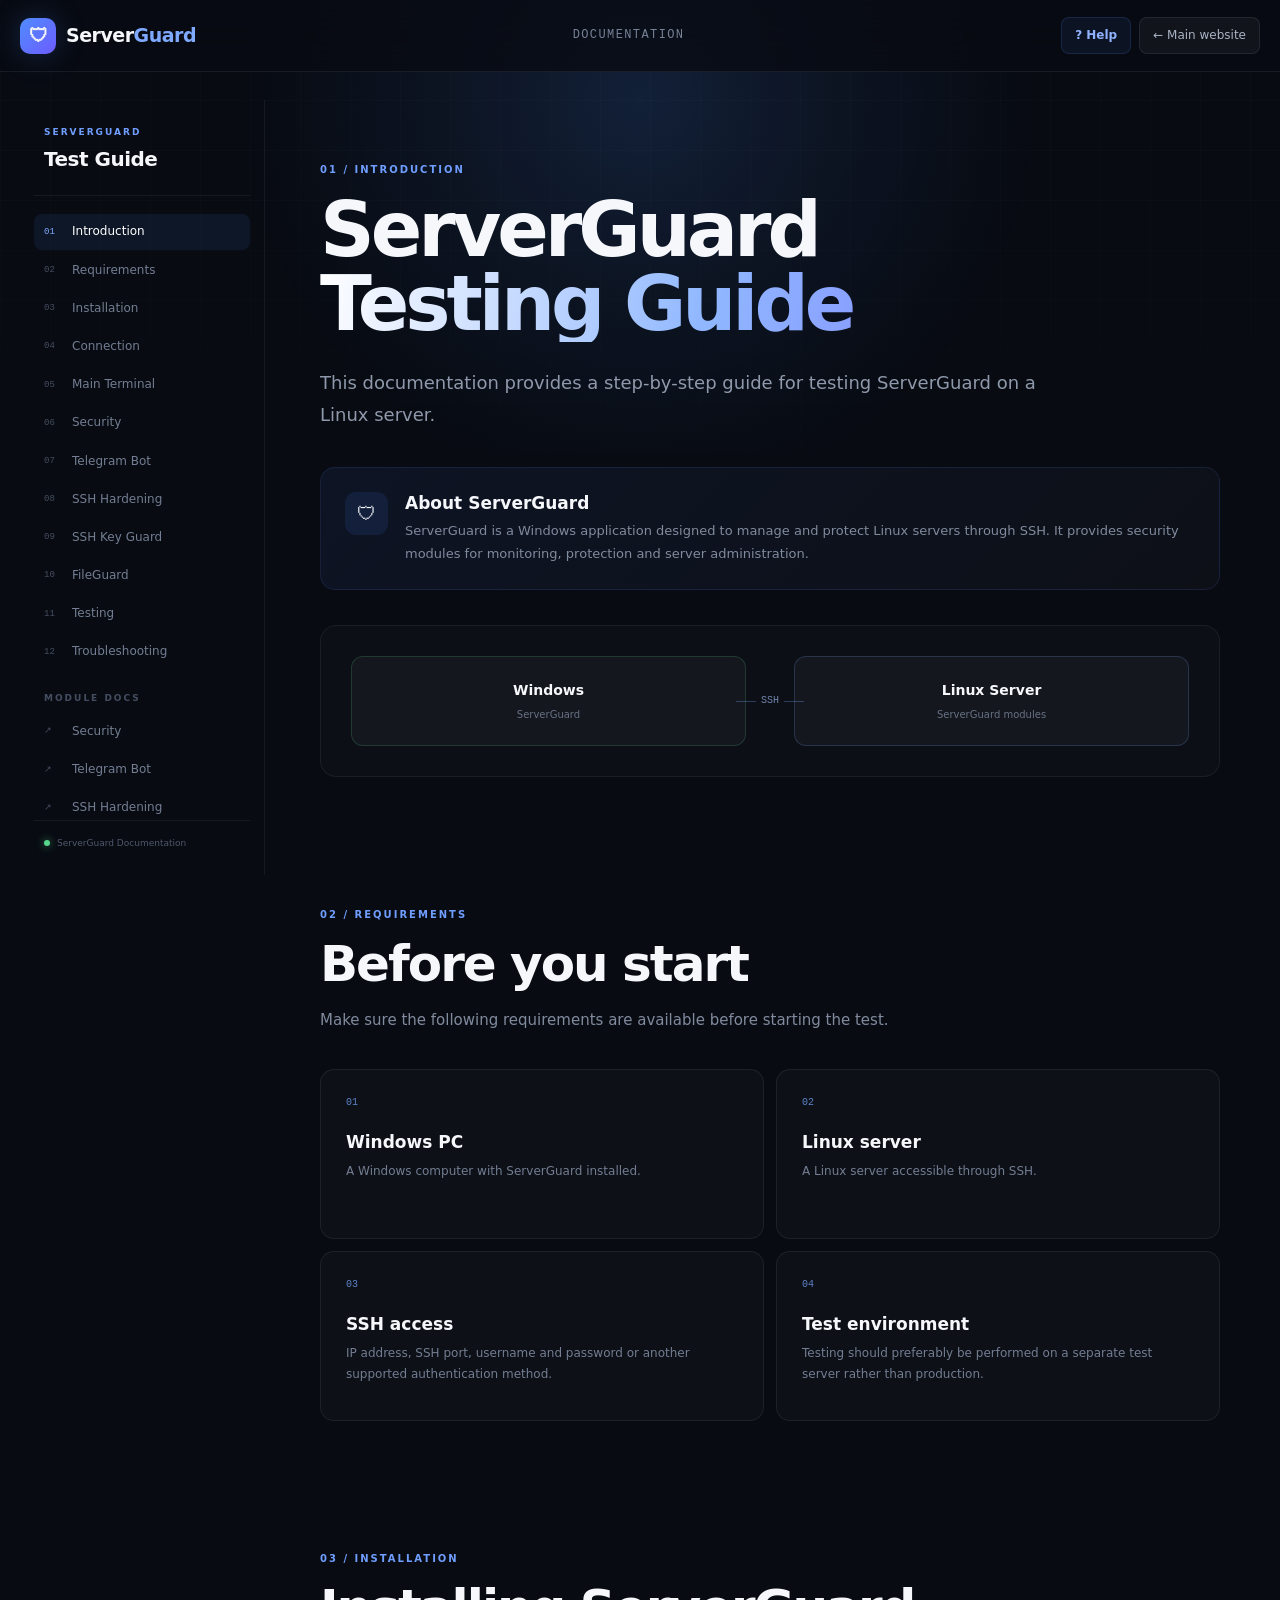
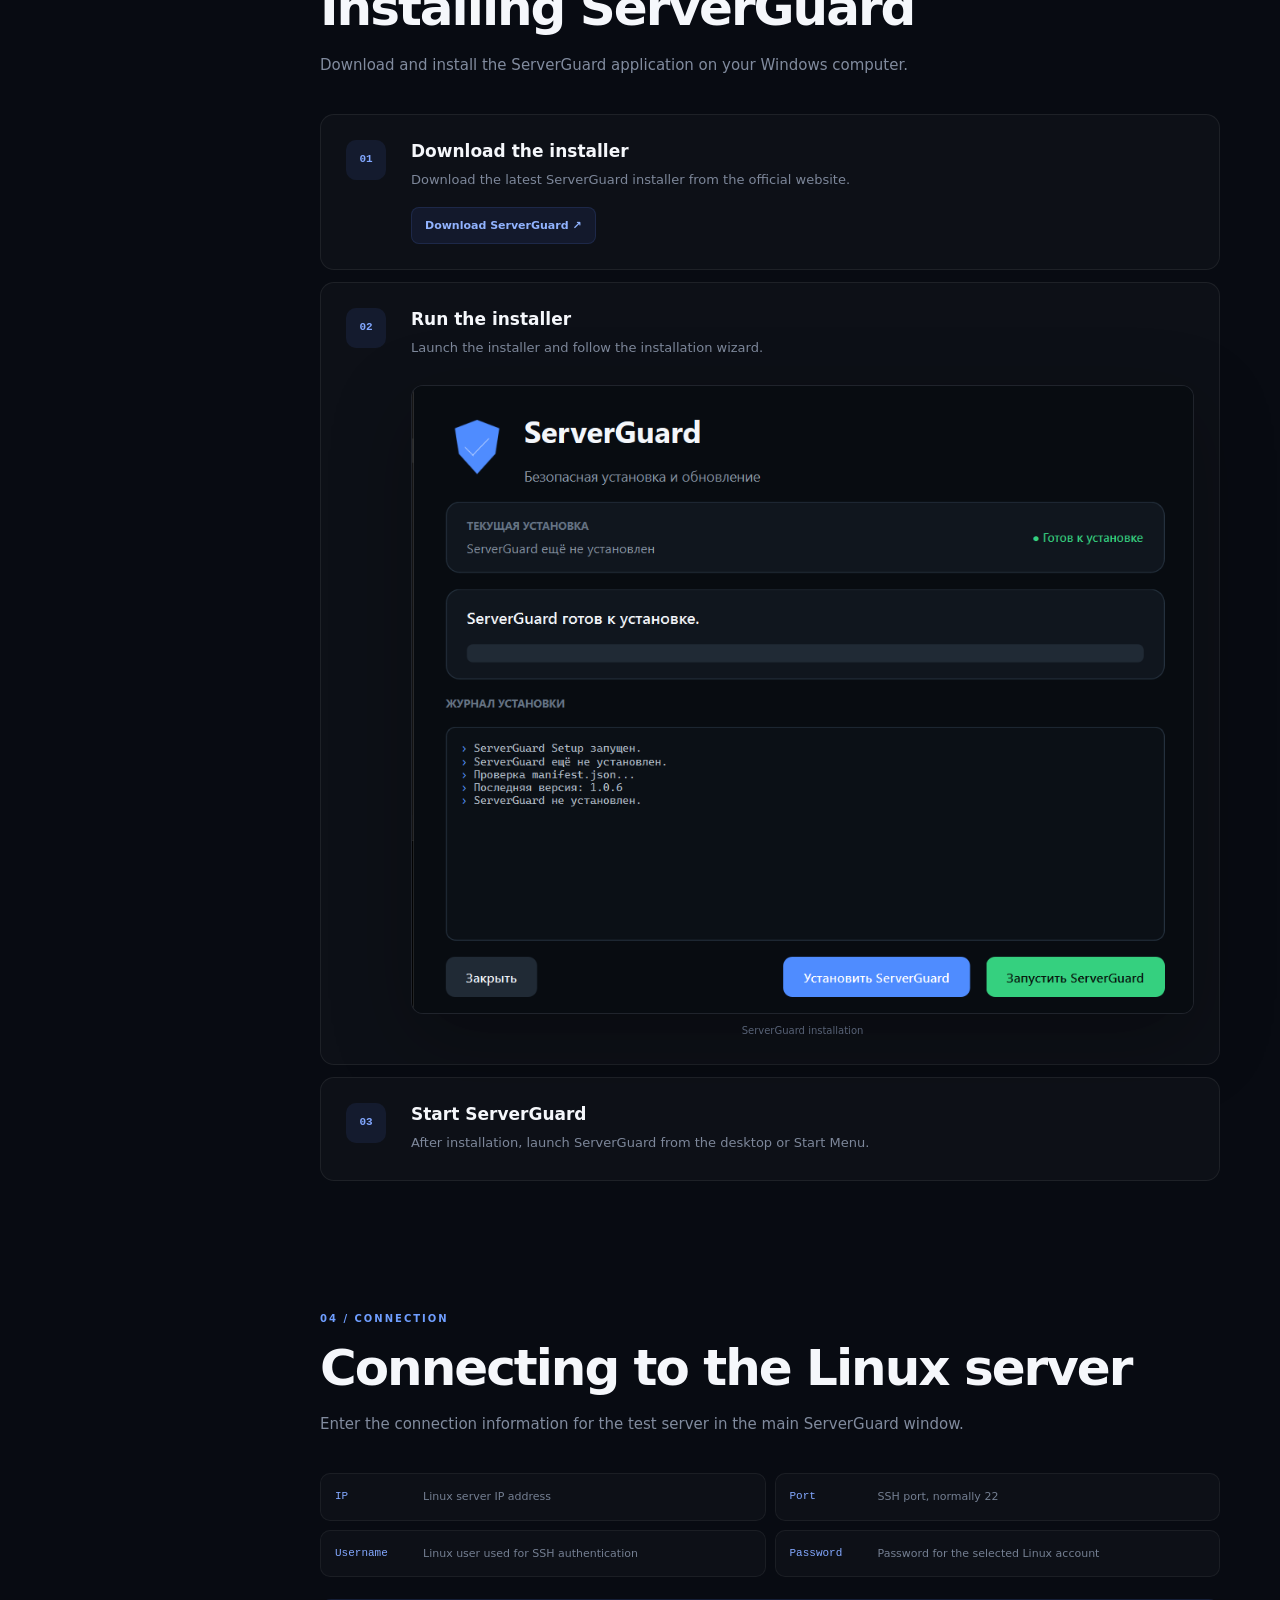
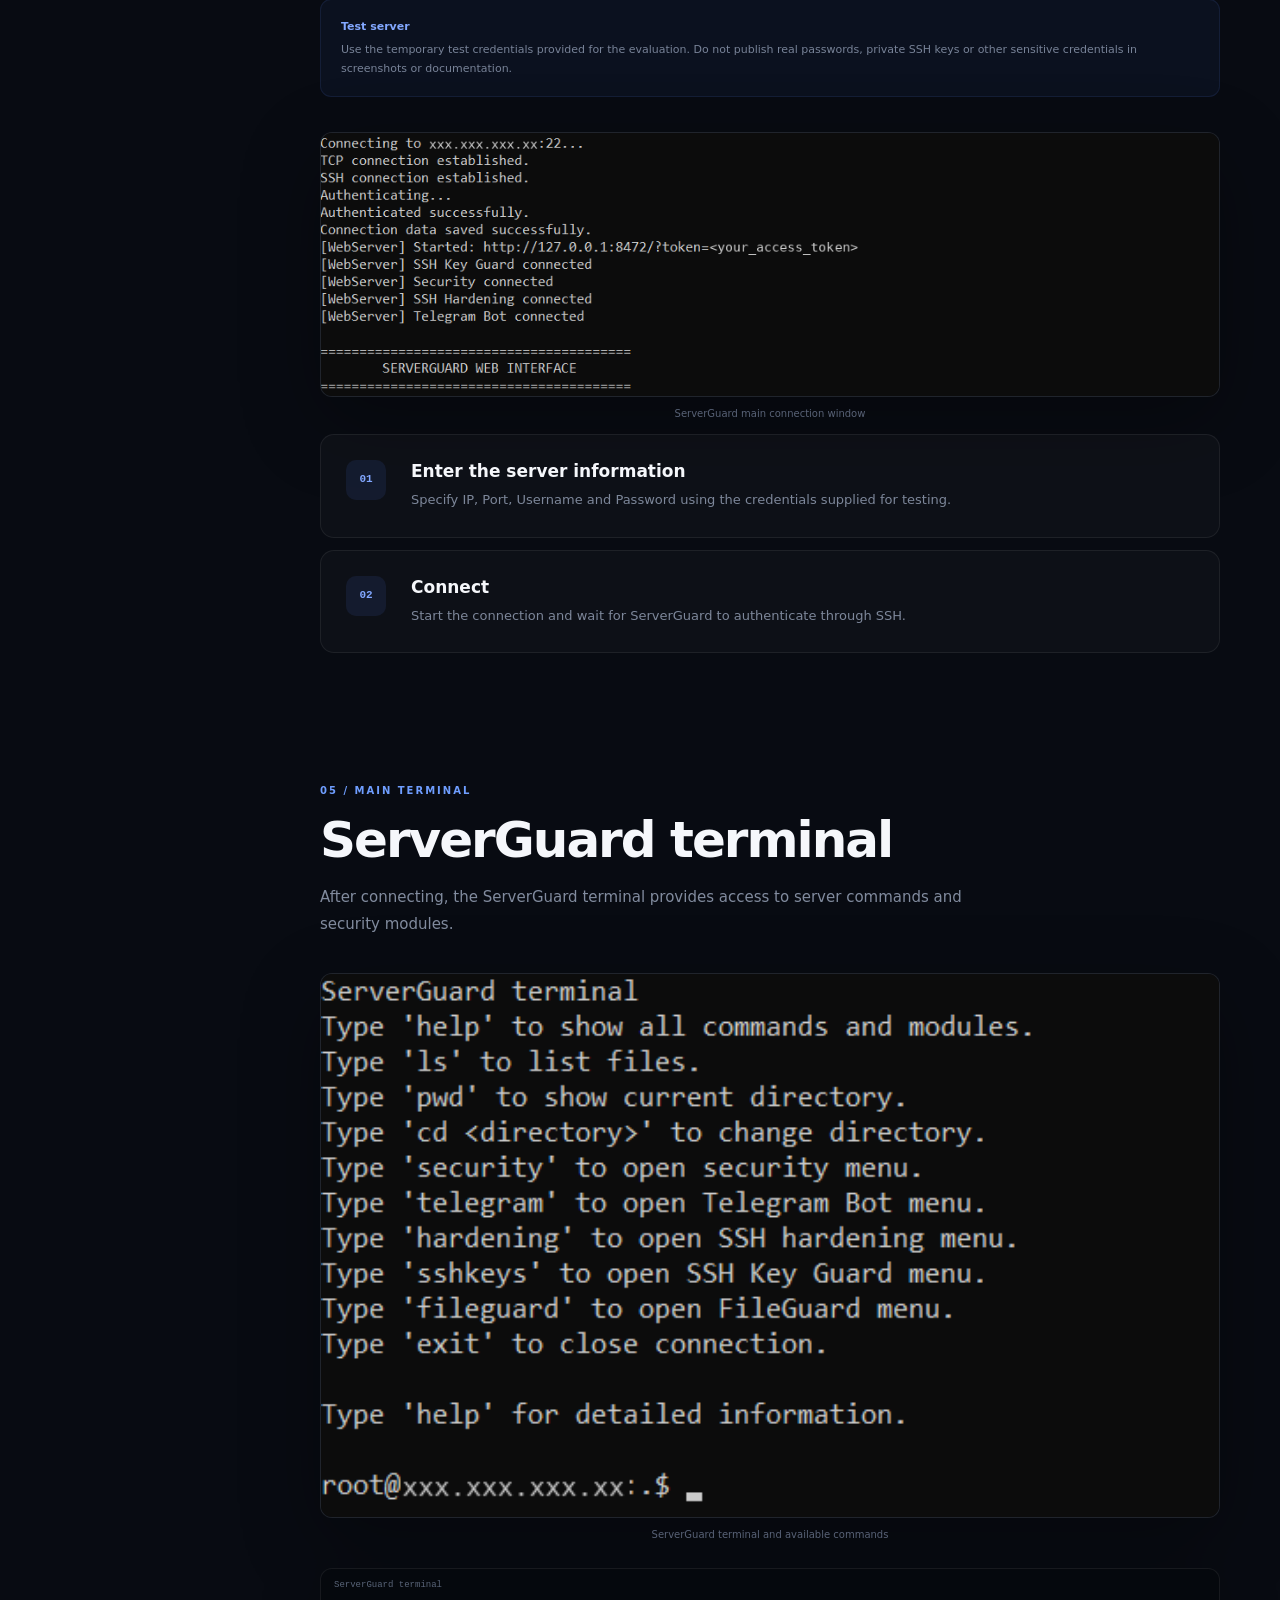
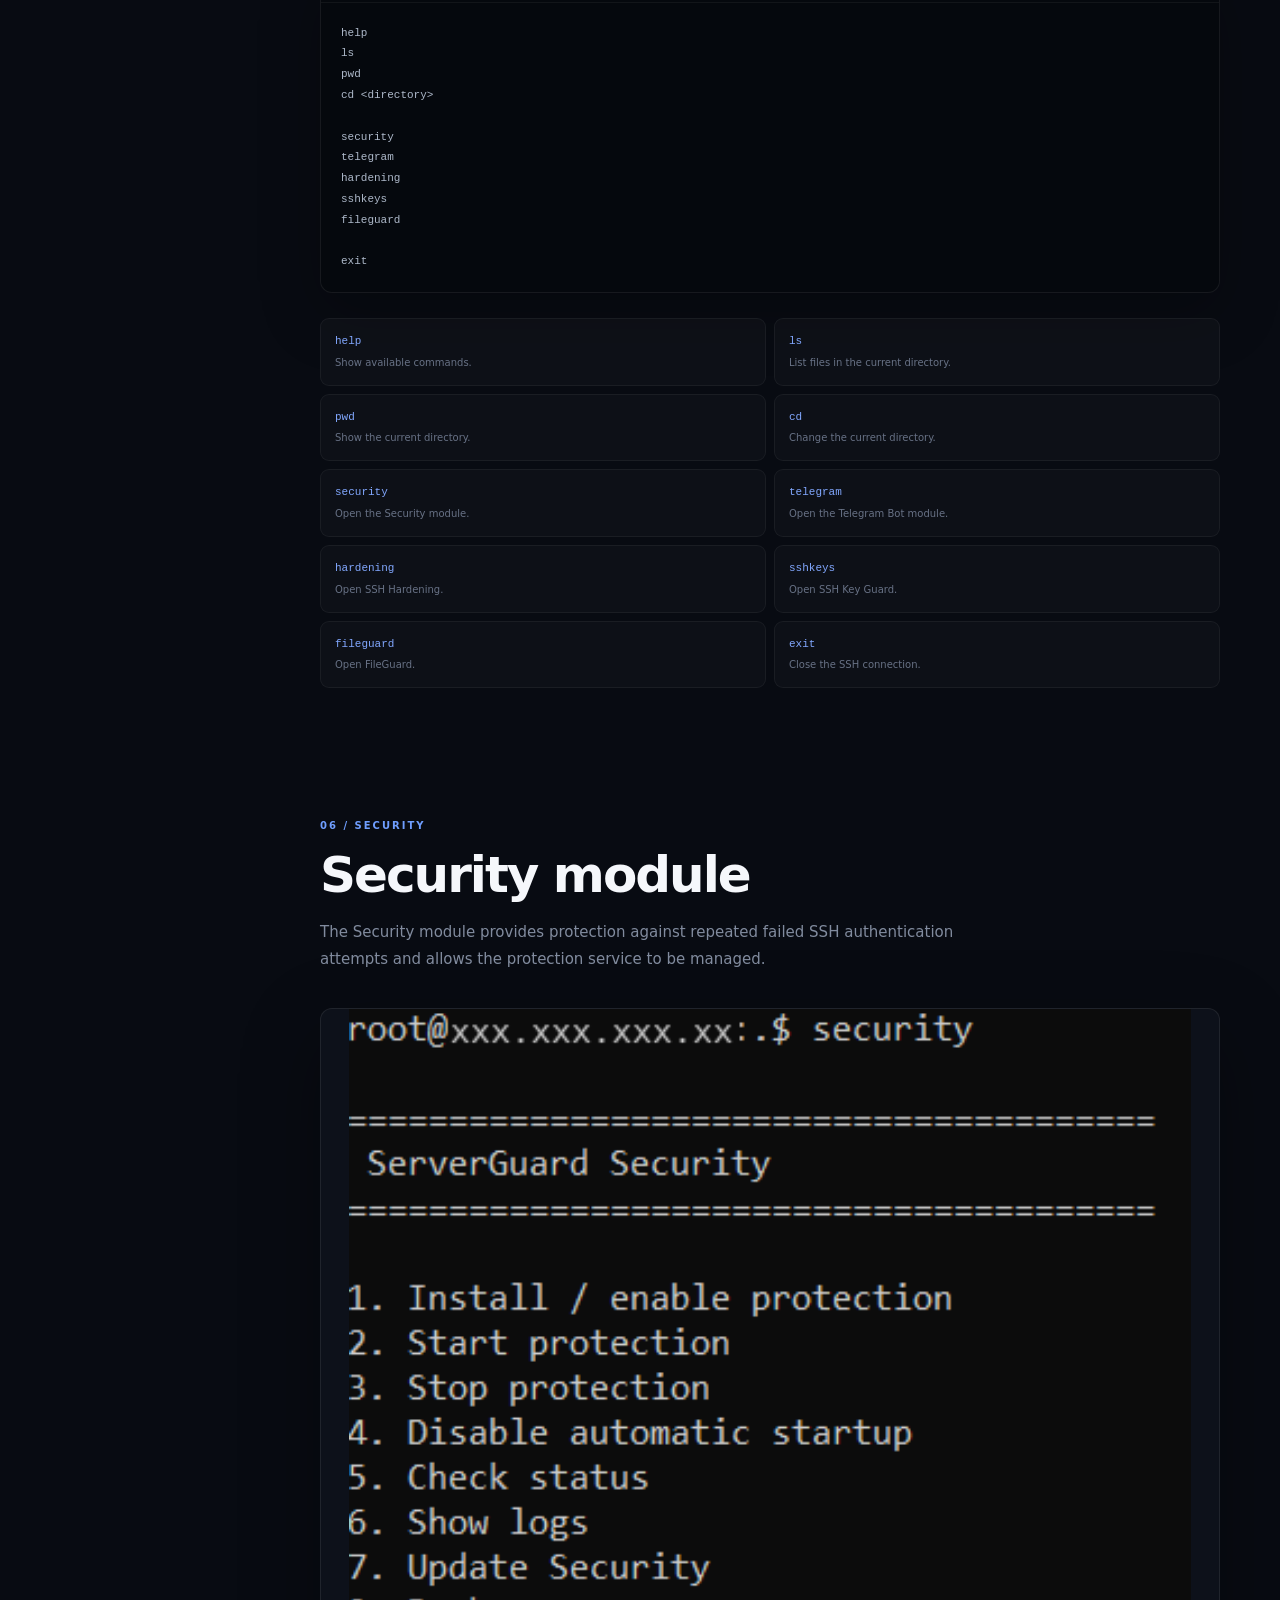
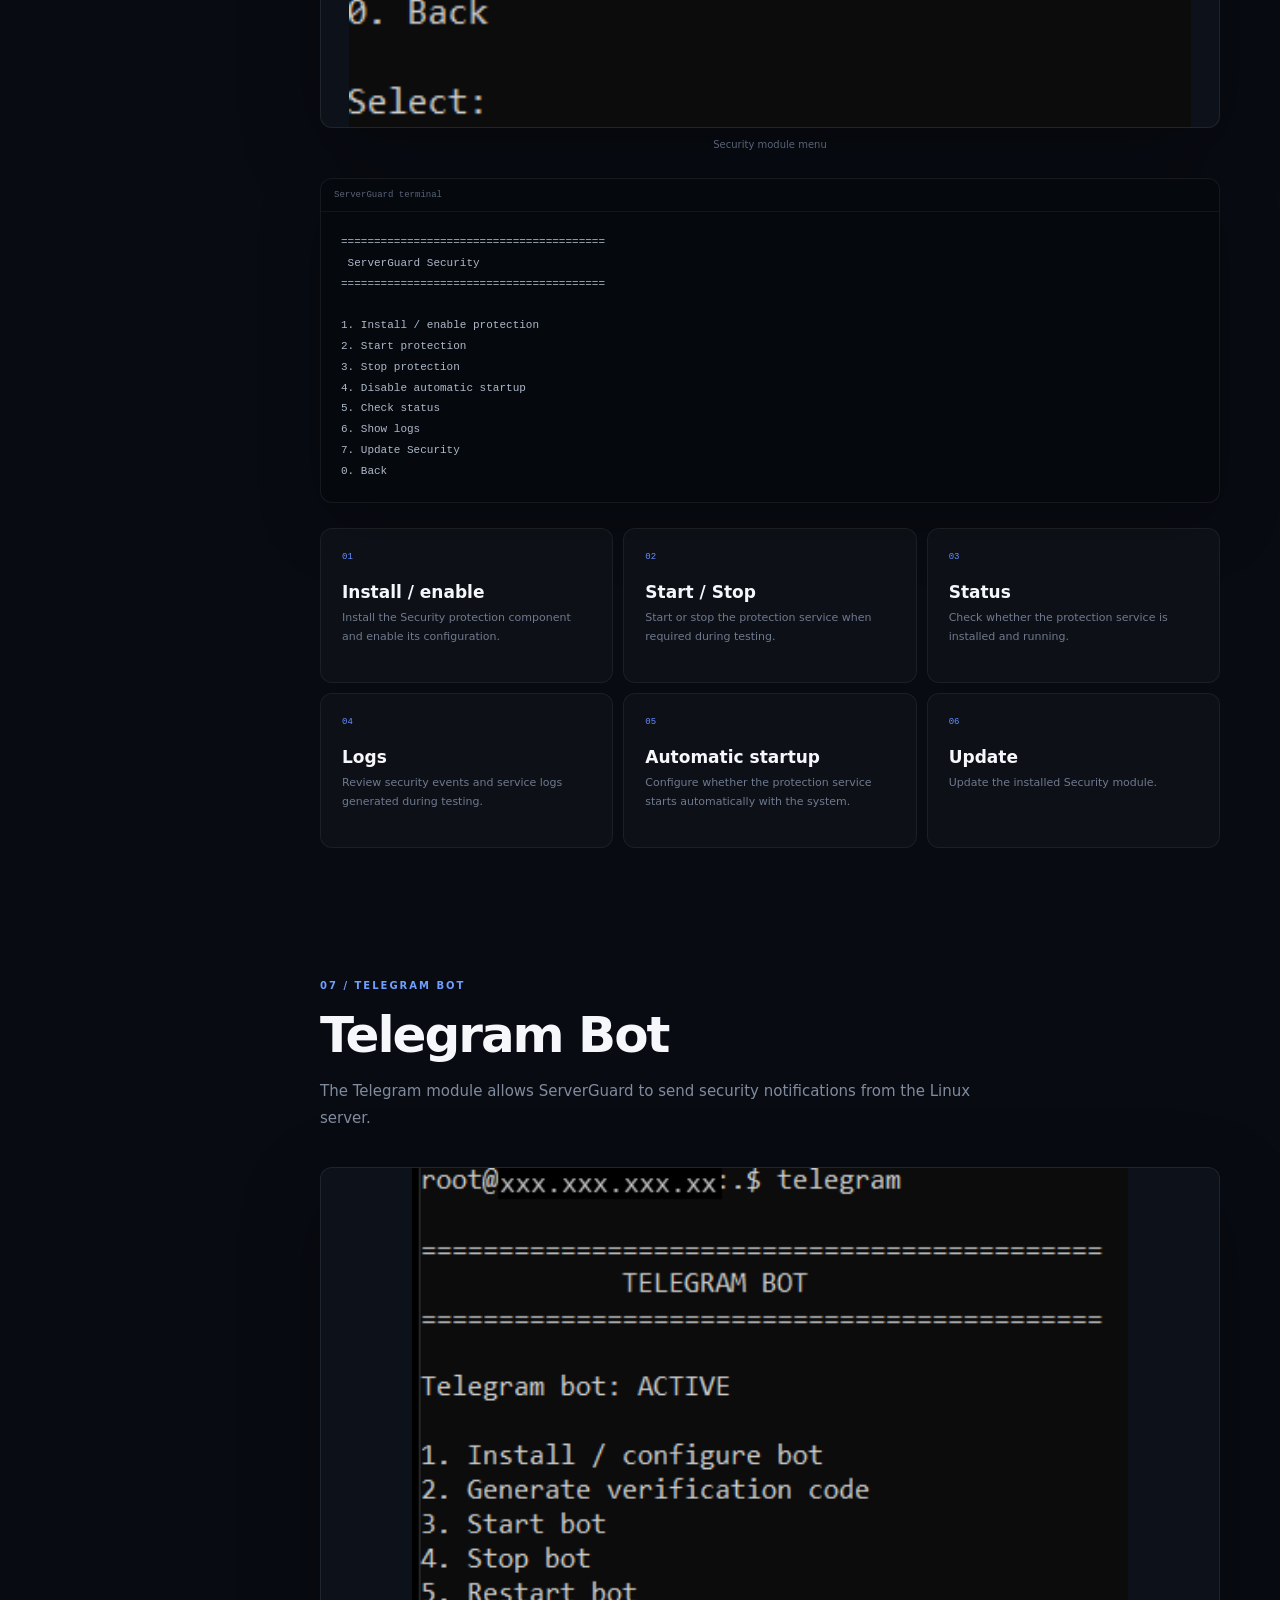
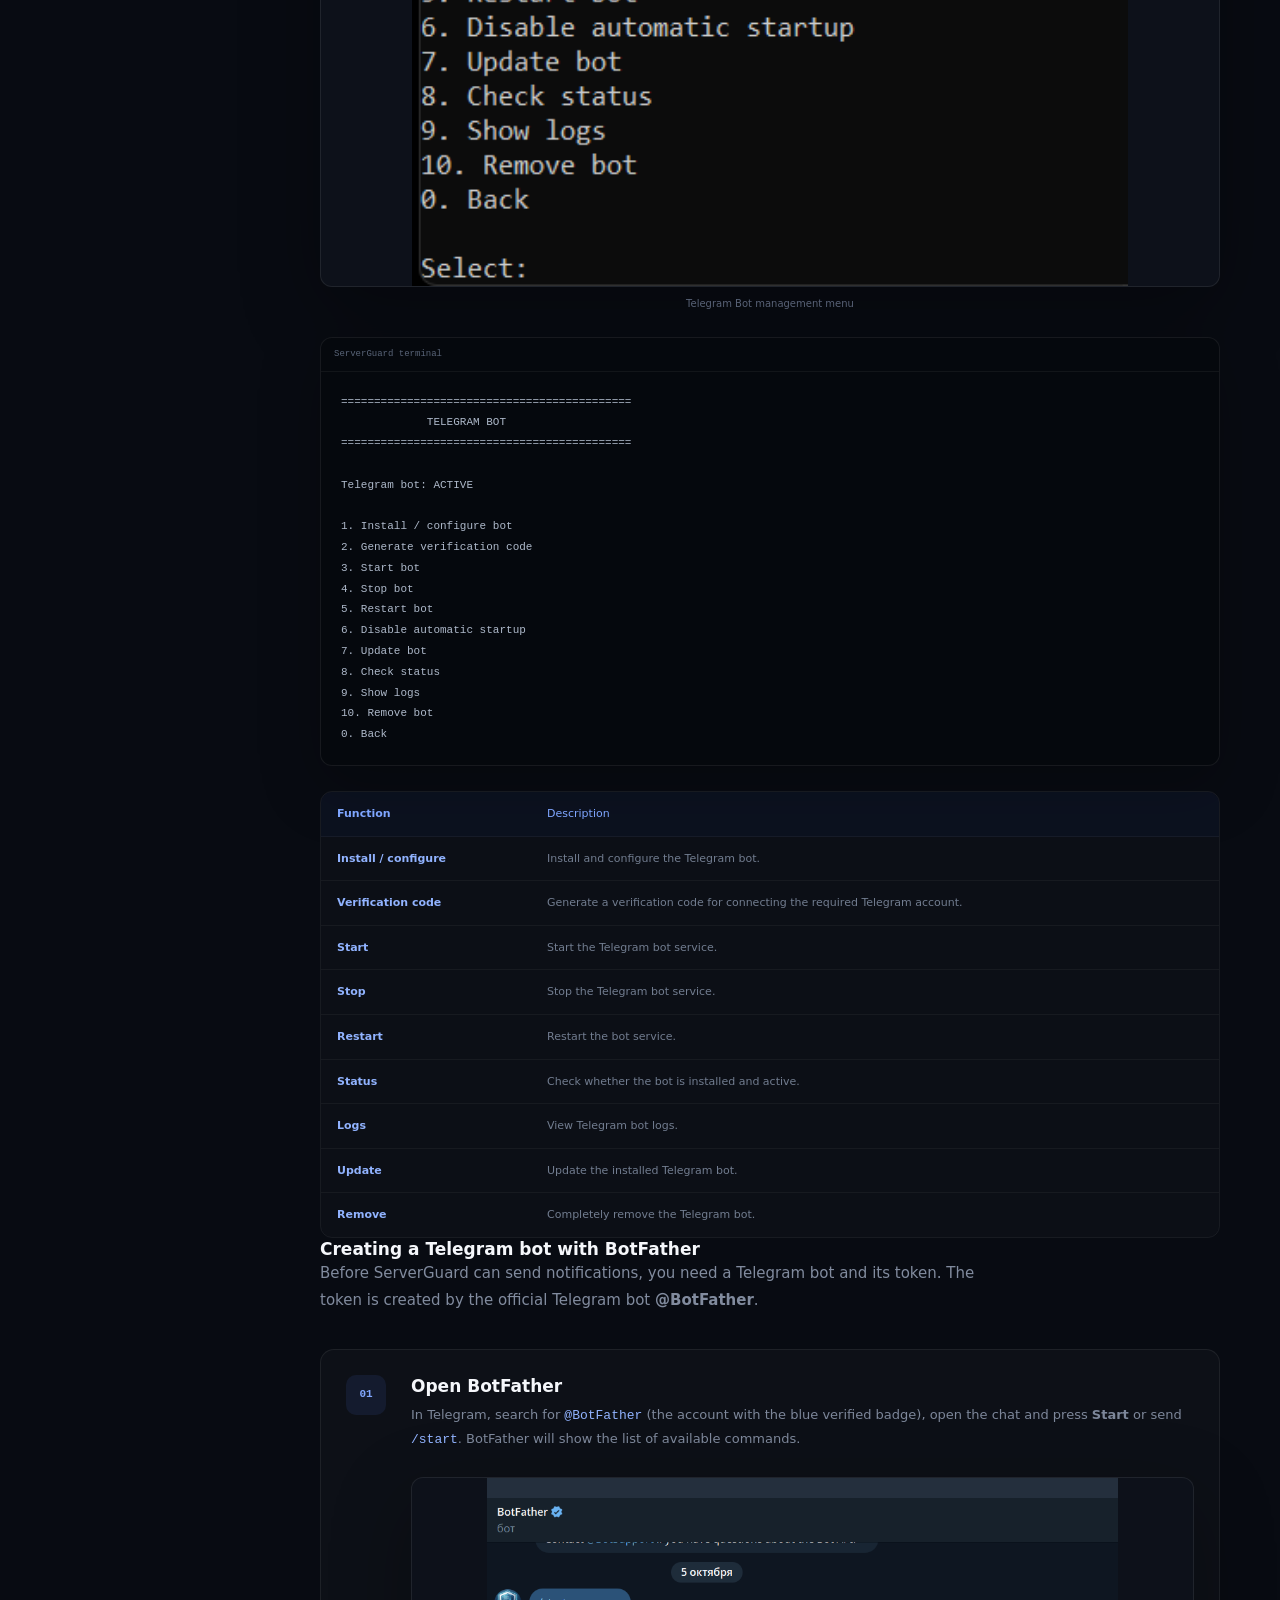
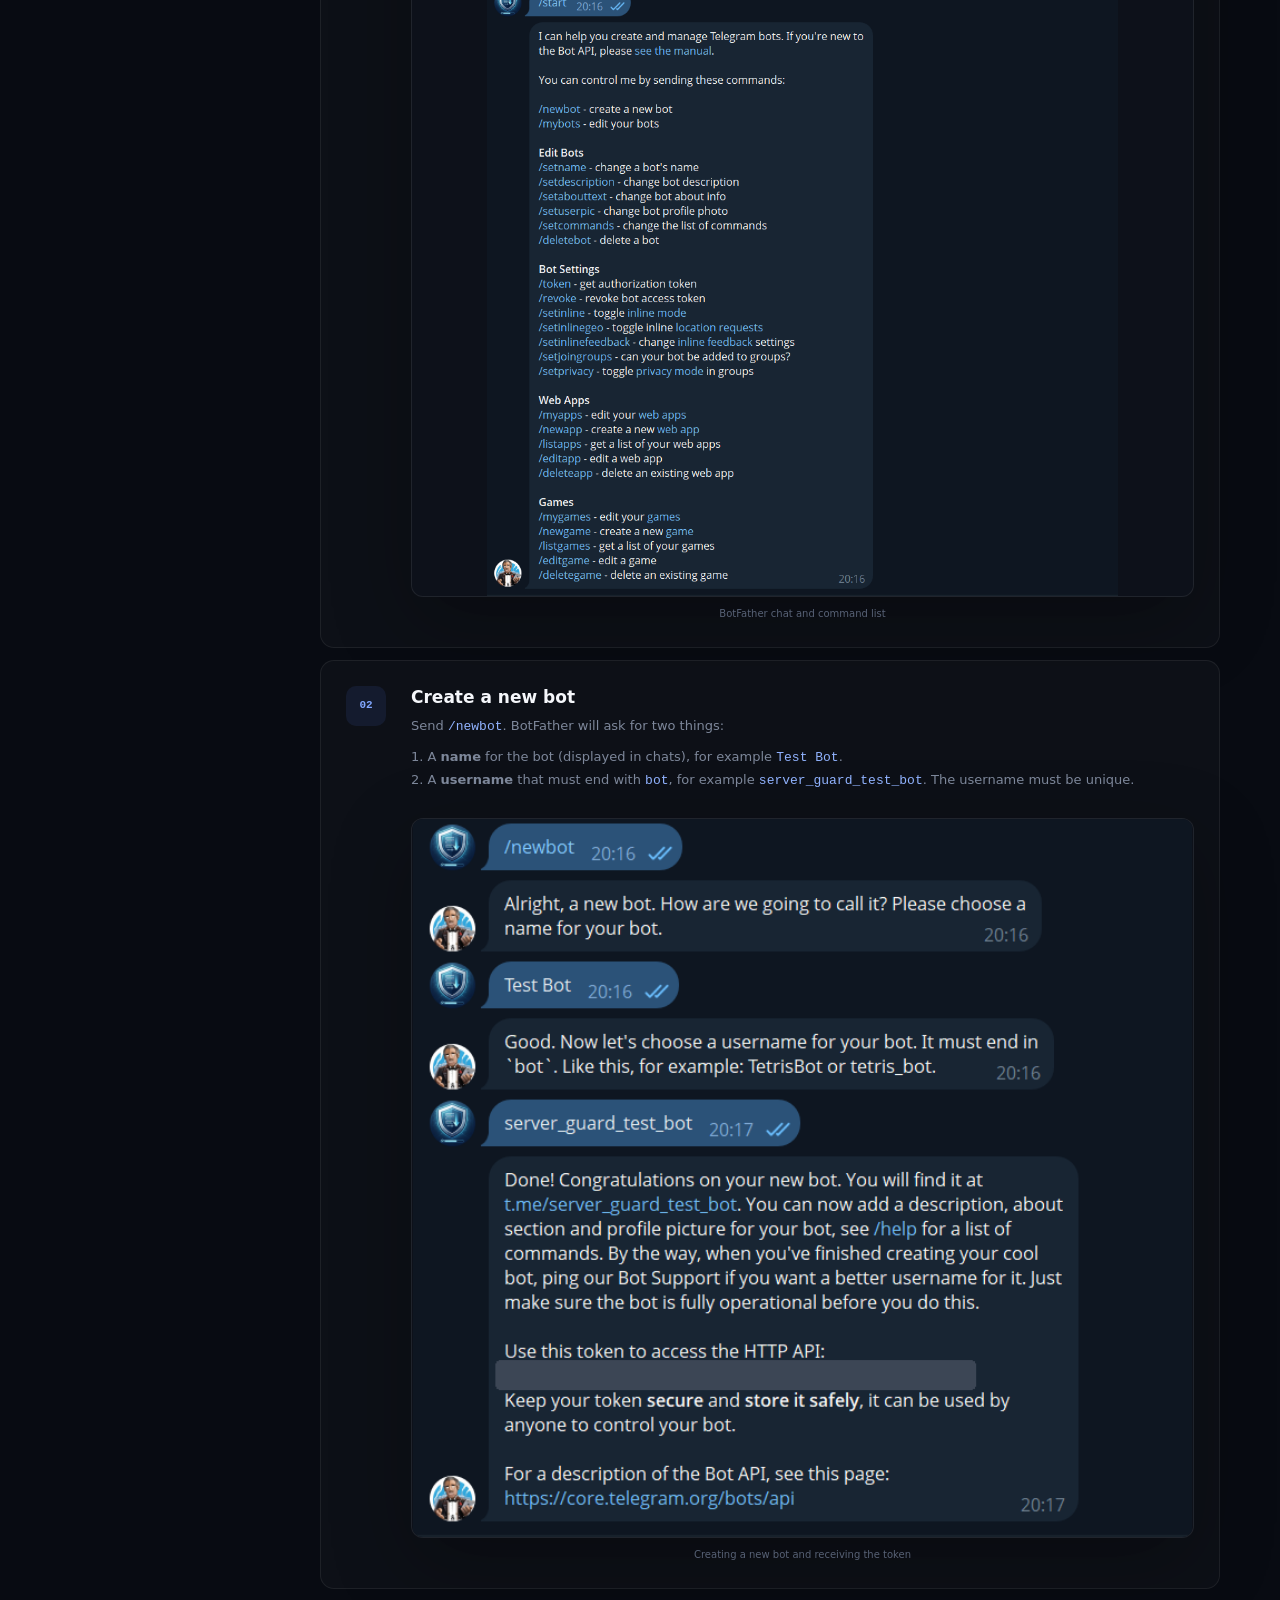
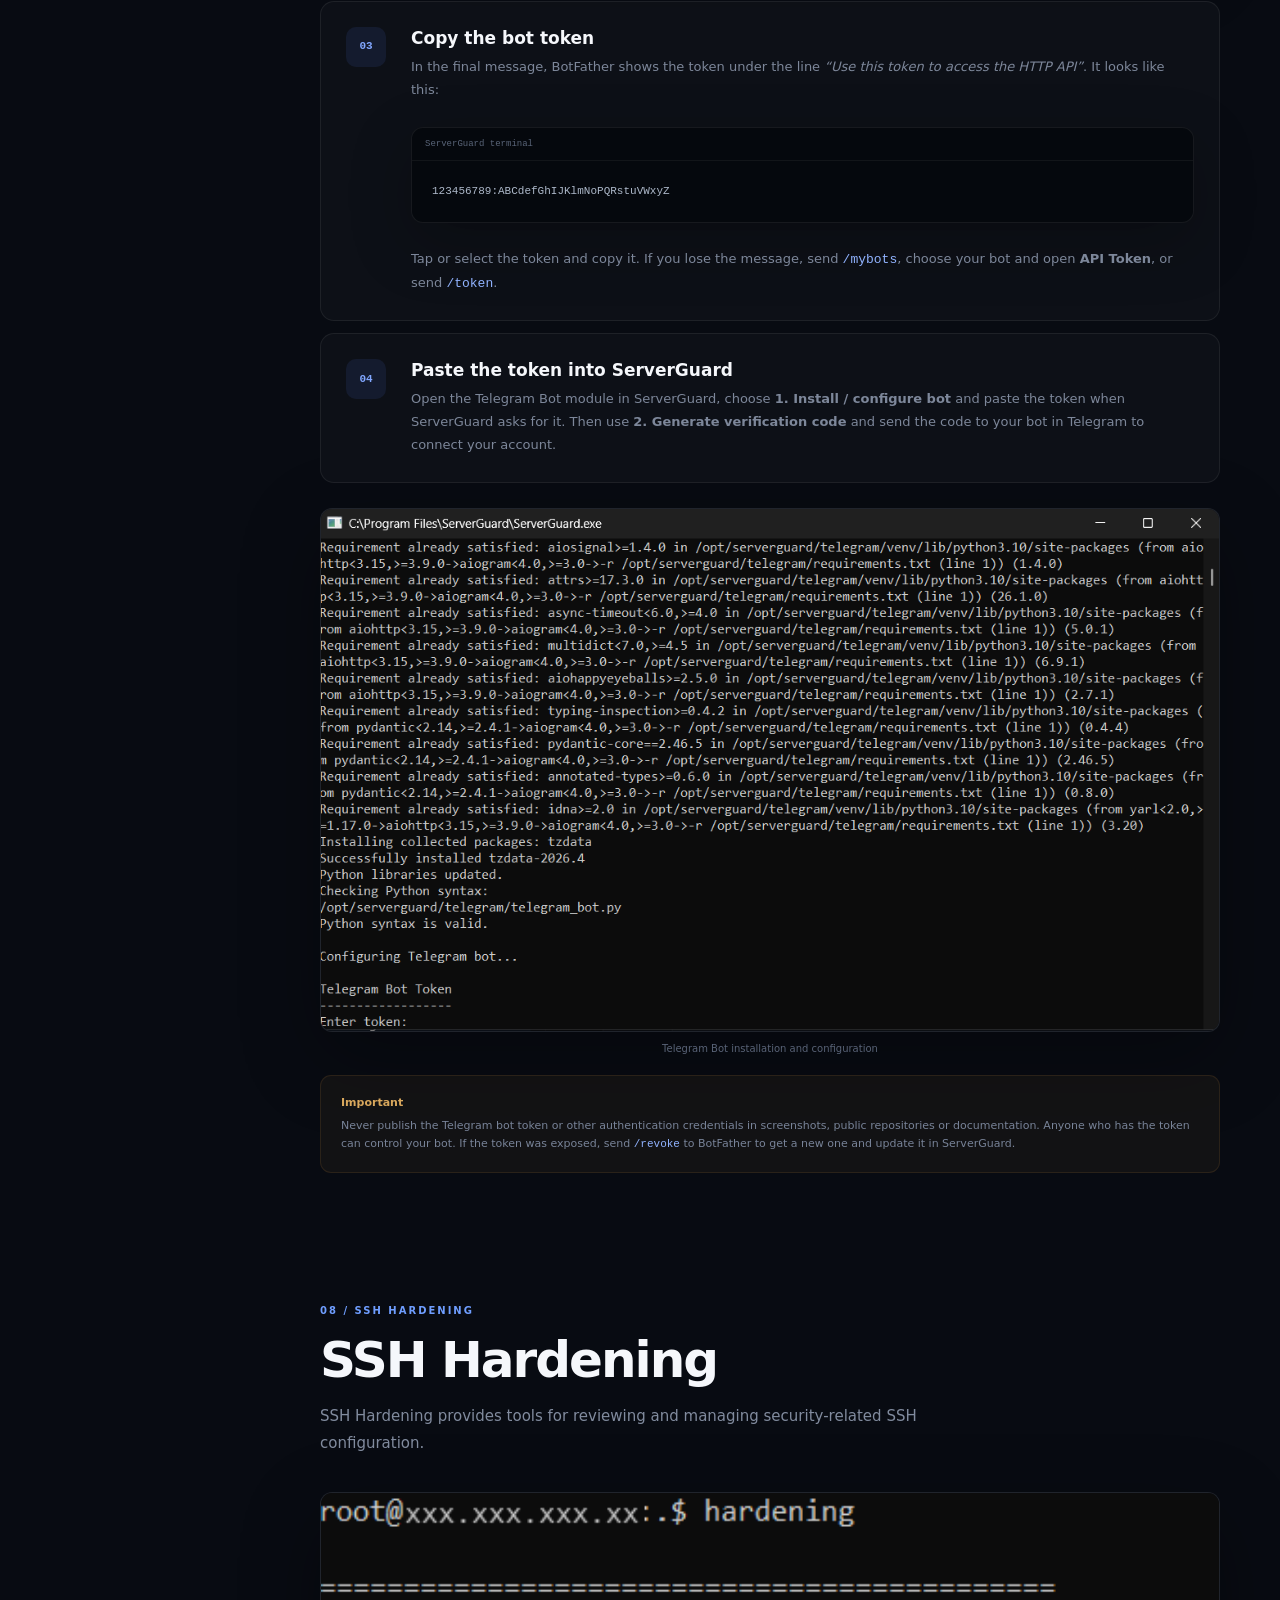
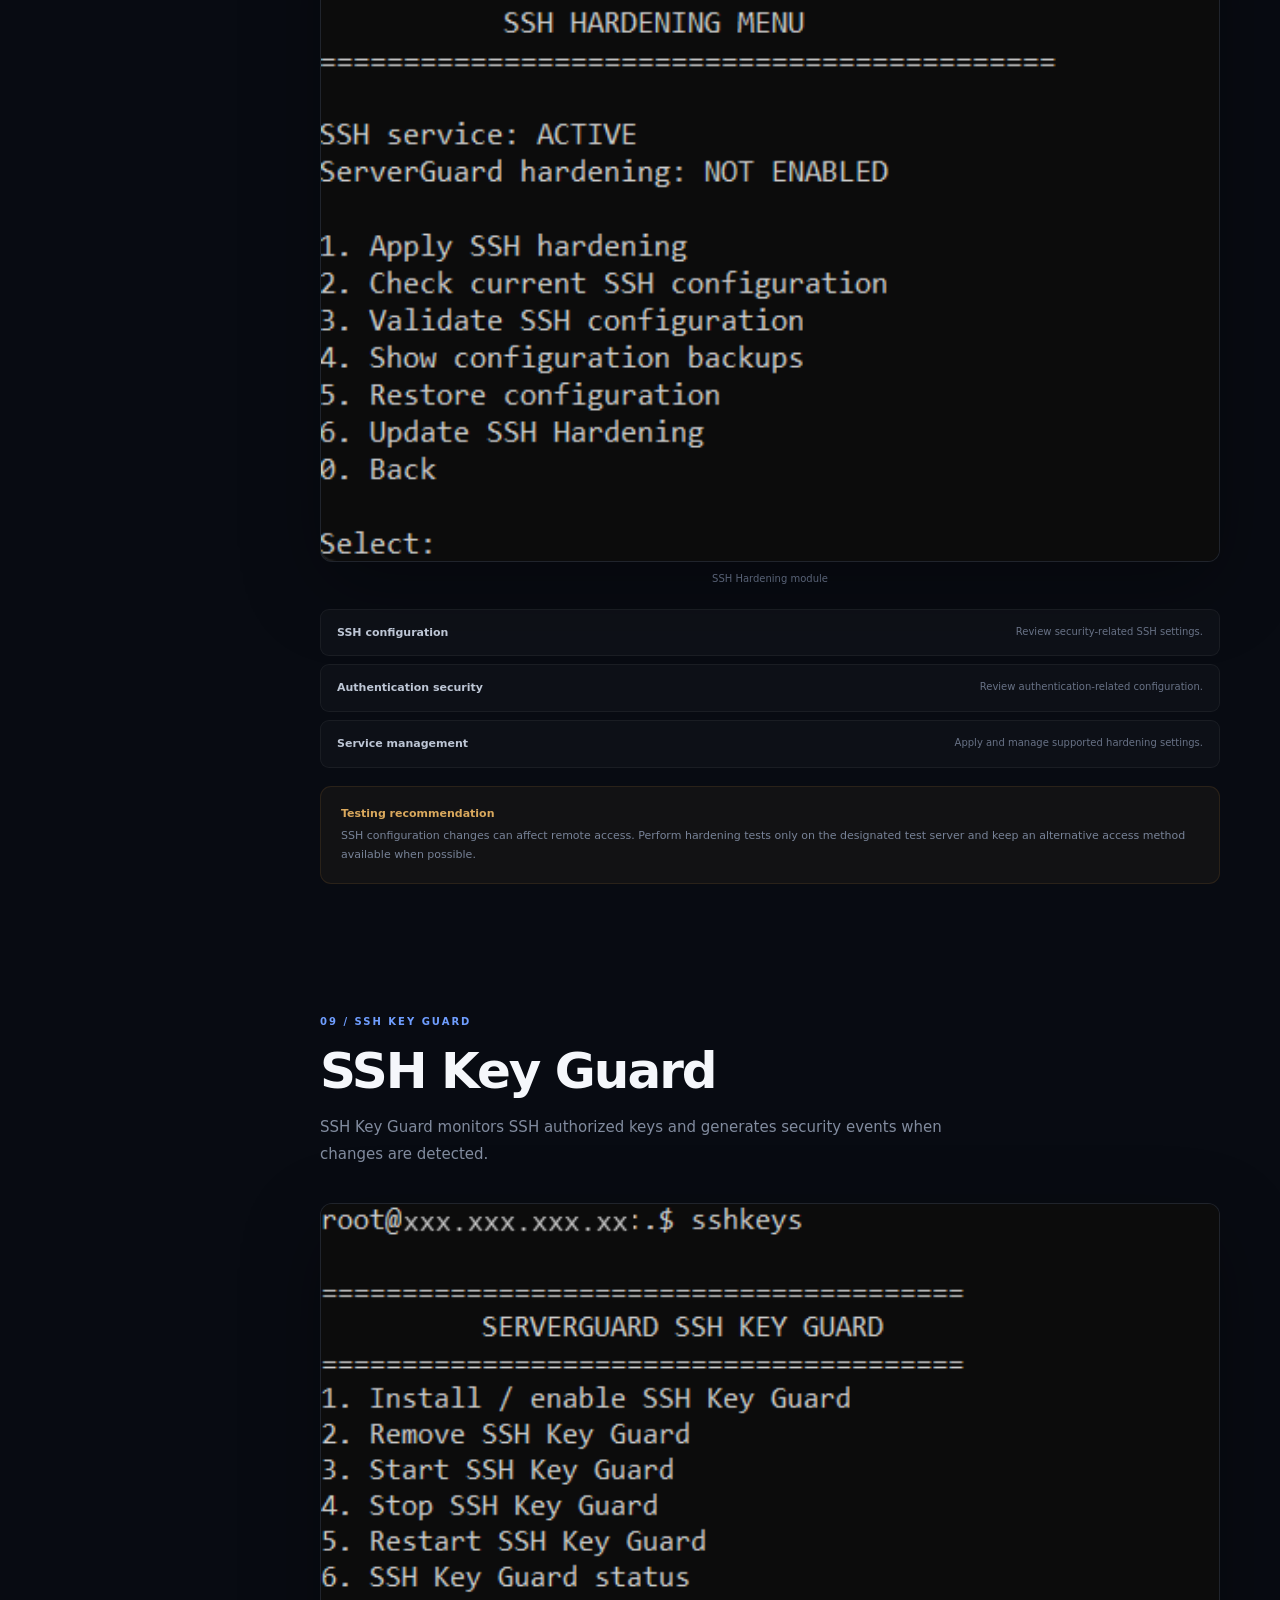
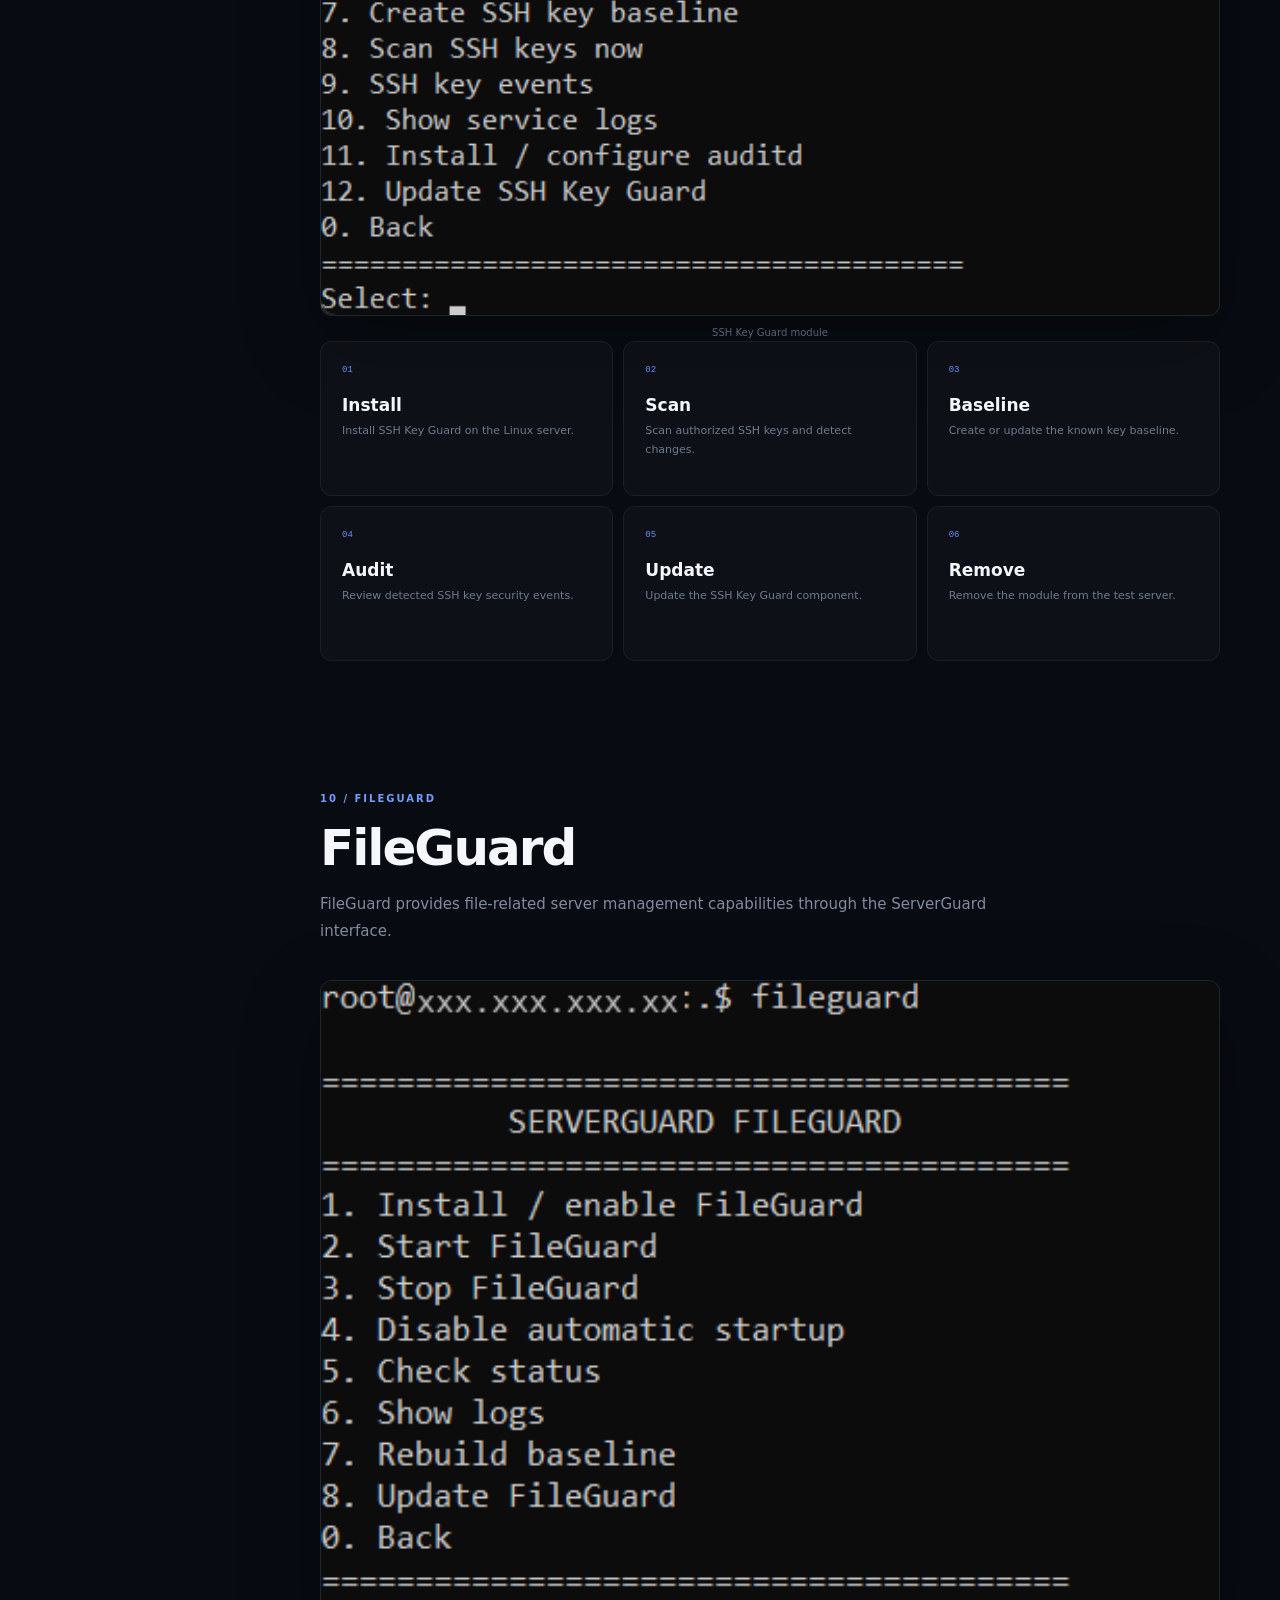
==== commit a4d44195: "Обновленная версия телеграмм бот фазера" ====
--- a/documentation/index.html
+++ b/documentation/index.html
@@ -1,654 +1,208 @@
-
 <!DOCTYPE html>
 <html lang="en">
 
 <head>
-    <meta charset="UTF-8">
-
-    <meta
-        name="viewport"
-        content="width=device-width, initial-scale=1.0"
-    >
-
-    <meta
-        name="description"
-        content="ServerGuard documentation — installation, connection, modules and testing guide."
-    >
-
-    <meta
-        name="theme-color"
-        content="#080b12"
-    >
-
-    <title>ServerGuard — Documentation</title>
-
-    <link rel="stylesheet" href="css/style.css">
+<meta charset="UTF-8">
+<meta name="viewport" content="width=device-width, initial-scale=1.0">
+<meta name="description" content="ServerGuard documentation — installation, connection, modules and testing guide.">
+<meta name="theme-color" content="#080b12">
+<title>ServerGuard — Documentation</title>
+<link rel="stylesheet" href="css/style.css">
 </head>
 
 <body>
 
 <header class="topbar">
-
-    <div class="topbar-inner">
-
-        <a href="../index.html" class="brand">
-
-            <div class="brand-icon">
-                🛡
-            </div>
-
-            <div>
-                Server<span>Guard</span>
-            </div>
-
-        </a>
-
-        <div class="topbar-title">
-            Documentation
-        </div>
-
-        <div class="topbar-actions">
-
-            <a
-                href="https://t.me/ServerGuardSupport"
-                class="help-button"
-                target="_blank"
-                rel="noopener noreferrer"
-            >
-                ? Help
-            </a>
-
-            <a
-                href="../index.html"
-                class="back-button"
-            >
-                ← Main website
-            </a>
-
-        </div>
-
-    </div>
-
+  <div class="topbar-inner">
+    <a href="../index.html" class="brand">
+      <div class="brand-icon">🛡</div>
+      <div>Server<span>Guard</span></div>
+    </a>
+    <div class="topbar-title">Documentation</div>
+    <div class="topbar-actions">
+      <a href="https://t.me/ServerGuardSupport" class="help-button" target="_blank" rel="noopener noreferrer">? Help</a>
+      <a href="../index.html" class="back-button">← Main website</a>
+    </div>
+  </div>
 </header>
 
-<button
-    class="mobile-menu-button"
-    id="mobileMenuButton"
-    aria-label="Open documentation menu"
->
-    ☰
-</button>
+<button class="mobile-menu-button" id="mobileMenuButton" aria-label="Open documentation menu">☰</button>
 
 <div class="documentation-layout">
 
-    <aside
-        class="sidebar"
-        id="sidebar"
-    >
-
-        <div class="sidebar-header">
-
-            <div class="sidebar-label">
-                SERVERGUARD
-            </div>
-
-            <div class="sidebar-title">
-                Test Guide
-            </div>
-
-        </div>
-
-        <nav class="sidebar-nav">
-
-            <a
-                href="#introduction"
-                class="active"
-            >
-                <span>01</span>
-                Introduction
-            </a>
-
-            <a href="#requirements">
-                <span>02</span>
-                Requirements
-            </a>
-
-            <a href="#installation">
-                <span>03</span>
-                Installation
-            </a>
-
-            <a href="#connection">
-                <span>04</span>
-                Connection
-            </a>
-
-            <a href="#terminal">
-                <span>05</span>
-                Main Terminal
-            </a>
-
-            <a href="#security">
-                <span>06</span>
-                Security
-            </a>
-
-            <a href="#telegram">
-                <span>07</span>
-                Telegram Bot
-            </a>
-
-            <a href="#hardening">
-                <span>08</span>
-                SSH Hardening
-            </a>
-
-            <a href="#sshkeys">
-                <span>09</span>
-                SSH Key Guard
-            </a>
-
-            <a href="#fileguard">
-                <span>10</span>
-                FileGuard
-            </a>
-
-            <a href="#testing">
-                <span>11</span>
-                Testing
-            </a>
-
-            <a href="#troubleshooting">
-                <span>12</span>
-                Troubleshooting
-            </a>
-
-            <div class="sidebar-group">
-                MODULE DOCS
-            </div>
-
-            <a href="security.html">
-                <span>↗</span>
-                Security
-            </a>
-
-            <a href="telegram.html">
-                <span>↗</span>
-                Telegram Bot
-            </a>
-
-            <a href="hardening.html">
-                <span>↗</span>
-                SSH Hardening
-            </a>
-
-            <a href="sshkeys.html">
-                <span>↗</span>
-                SSH Key Guard
-            </a>
-
-            <a href="fileguard.html">
-                <span>↗</span>
-                FileGuard
-            </a>
-
-        </nav>
-
-        <div class="sidebar-footer">
-
-            <div class="status-dot"></div>
-
-            ServerGuard Documentation
-
-        </div>
-
-    </aside>
-
-    <main class="documentation-content">
-
-        <section
-            id="introduction"
-            class="doc-section"
-        >
-
-            <div class="eyebrow">
-                01 / INTRODUCTION
-            </div>
-
-            <h1>
-                ServerGuard
-                <span>Testing Guide</span>
-            </h1>
-
-            <p class="lead">
-                This documentation provides a step-by-step guide
-                for testing ServerGuard on a Linux server.
-            </p>
-
-            <div class="info-card">
-
-                <div class="info-icon">
-                    🛡
-                </div>
-
-                <div>
-
-                    <h3>
-                        About ServerGuard
-                    </h3>
-
-                    <p>
-                        ServerGuard is a Windows application designed
-                        to manage and protect Linux servers through SSH.
-                        It provides security modules for monitoring,
-                        protection and server administration.
-                    </p>
-
-                </div>
-
-            </div>
-
-            <div class="architecture">
-
-                <div class="architecture-node user-node">
-
-                    <strong>
-                        Windows
-                    </strong>
-
-                    <span>
-                        ServerGuard
-                    </span>
-
-                </div>
-
-                <div class="architecture-line">
-                    SSH
-                </div>
-
-                <div class="architecture-node server-node">
-
-                    <strong>
-                        Linux Server
-                    </strong>
-
-                    <span>
-                        ServerGuard modules
-                    </span>
-
-                </div>
-
-            </div>
-
-        </section>
-
-        <section
-            id="requirements"
-            class="doc-section"
-        >
-
-            <div class="eyebrow">
-                02 / REQUIREMENTS
-            </div>
-
-            <h2>
-                Before you start
-            </h2>
-
-            <p class="section-description">
-                Make sure the following requirements are available
-                before starting the test.
-            </p>
-
-            <div class="requirements-grid">
-
-                <article class="requirement-card">
-
-                    <div class="card-number">
-                        01
-                    </div>
-
-                    <h3>
-                        Windows PC
-                    </h3>
-
-                    <p>
-                        A Windows computer with ServerGuard installed.
-                    </p>
-
-                </article>
-
-                <article class="requirement-card">
-
-                    <div class="card-number">
-                        02
-                    </div>
-
-                    <h3>
-                        Linux server
-                    </h3>
-
-                    <p>
-                        A Linux server accessible through SSH.
-                    </p>
-
-                </article>
-
-                <article class="requirement-card">
-
-                    <div class="card-number">
-                        03
-                    </div>
-
-                    <h3>
-                        SSH access
-                    </h3>
-
-                    <p>
-                        IP address, SSH port, username and password
-                        or another supported authentication method.
-                    </p>
-
-                </article>
-
-                <article class="requirement-card">
-
-                    <div class="card-number">
-                        04
-                    </div>
-
-                    <h3>
-                        Test environment
-                    </h3>
-
-                    <p>
-                        Testing should preferably be performed on
-                        a separate test server rather than production.
-                    </p>
-
-                </article>
-
-            </div>
-
-        </section>
-
-        <section
-            id="installation"
-            class="doc-section"
-        >
-
-            <div class="eyebrow">
-                03 / INSTALLATION
-            </div>
-
-            <h2>
-                Installing ServerGuard
-            </h2>
-
-            <p class="section-description">
-                Download and install the ServerGuard application
-                on your Windows computer.
-            </p>
-
-            <div class="step-list">
-
-                <div class="instruction-step">
-
-                    <div class="step-badge">
-                        01
-                    </div>
-
-                    <div class="step-content">
-
-                        <h3>
-                            Download the installer
-                        </h3>
-
-                        <p>
-                            Download the latest ServerGuard installer
-                            from the official website.
-                        </p>
-
-                        <a
-                            href="../index.html#download"
-                            class="inline-button"
-                        >
-                            Download ServerGuard ↗
-                        </a>
-
-                    </div>
-
-                </div>
-
-                <div class="instruction-step">
-
-                    <div class="step-badge">
-                        02
-                    </div>
-
-                    <div class="step-content">
-
-                        <h3>
-                            Run the installer
-                        </h3>
-
-                        <p>
-                            Launch the installer and follow the
-                            installation wizard.
-                        </p>
-
-                        <figure class="screenshot">
-
-                            <img
-                                src="images/01-installation.png"
-                                alt="ServerGuard installation"
-                                loading="lazy"
-                            >
-
-                            <figcaption>
-                                ServerGuard installation
-                            </figcaption>
-
-                        </figure>
-
-                    </div>
-
-                </div>
-
-                <div class="instruction-step">
-
-                    <div class="step-badge">
-                        03
-                    </div>
-
-                    <div class="step-content">
-
-                        <h3>
-                            Start ServerGuard
-                        </h3>
-
-                        <p>
-                            After installation, launch ServerGuard
-                            from the desktop or Start Menu.
-                        </p>
-
-                    </div>
-
-                </div>
-
-            </div>
-
-        </section>
-
-        <section
-            id="connection"
-            class="doc-section"
-        >
-
-            <div class="eyebrow">
-                04 / CONNECTION
-            </div>
-
-            <h2>
-                Connecting to the Linux server
-            </h2>
-
-            <p class="section-description">
-                Enter the connection information for the test server
-                in the main ServerGuard window.
-            </p>
-
-            <div class="connection-fields">
-
-                <div class="field">
-
-                    <code>IP</code>
-
-                    <span>
-                        Linux server IP address
-                    </span>
-
-                </div>
-
-                <div class="field">
-
-                    <code>Port</code>
-
-                    <span>
-                        SSH port, normally 22
-                    </span>
-
-                </div>
-
-                <div class="field">
-
-                    <code>Username</code>
-
-                    <span>
-                        Linux user used for SSH authentication
-                    </span>
-
-                </div>
-
-                <div class="field">
-
-                    <code>Password</code>
-
-                    <span>
-                        Password for the selected Linux account
-                    </span>
-
-                </div>
-
-            </div>
-
-            <div class="notice">
-
-                <strong>
-                    Test server
-                </strong>
-
-                <p>
-                    Use the temporary test credentials provided
-                    for the evaluation. Do not publish real passwords,
-                    private SSH keys or other sensitive credentials
-                    in screenshots or documentation.
-                </p>
-
-            </div>
-
-            <figure class="screenshot large">
-
-                <img
-                    src="images/02-main-window.png"
-                    alt="ServerGuard main window"
-                    loading="lazy"
-                >
-
-                <figcaption>
-                    ServerGuard main connection window
-                </figcaption>
-
-            </figure>
-
-            <div class="instruction-step compact">
-
-                <div class="step-badge">
-                    01
-                </div>
-
-                <div class="step-content">
-
-                    <h3>
-                        Enter the server information
-                    </h3>
-
-                    <p>
-                        Specify IP, Port, Username and Password
-                        using the credentials supplied for testing.
-                    </p>
-
-                </div>
-
-            </div>
-
-            <div class="instruction-step compact">
-
-                <div class="step-badge">
-                    02
-                </div>
-
-                <div class="step-content">
-
-                    <h3>
-                        Connect
-                    </h3>
-
-                    <p>
-                        Start the connection and wait for
-                        ServerGuard to authenticate through SSH.
-                    </p>
-
-                </div>
-
-            </div>
-
-        </section>
-
-        <section
-            id="terminal"
-            class="doc-section"
-        >
-
-            <div class="eyebrow">
-                05 / MAIN TERMINAL
-            </div>
-
-            <h2>
-                ServerGuard terminal
-            </h2>
-
-            <p class="section-description">
-                After connecting, the ServerGuard terminal provides
-                access to server commands and security modules.
-            </p>
-
-            <figure class="screenshot large">
-
-                <img
-                    src="images/04-terminal.png"
-                    alt="ServerGuard terminal"
-                    loading="lazy"
-                >
-
-                <figcaption>
-                    ServerGuard terminal and available commands
-                </figcaption>
-
-            </figure>
-
-            <div class="terminal">
-
+<aside class="sidebar" id="sidebar">
+  <div class="sidebar-header">
+    <div class="sidebar-label">SERVERGUARD</div>
+    <div class="sidebar-title">Test Guide</div>
+  </div>
+
+  <nav class="sidebar-nav">
+    <a href="#introduction" class="active"><span>01</span> Introduction</a>
+    <a href="#requirements"><span>02</span> Requirements</a>
+    <a href="#installation"><span>03</span> Installation</a>
+    <a href="#connection"><span>04</span> Connection</a>
+    <a href="#terminal"><span>05</span> Main Terminal</a>
+    <a href="#security"><span>06</span> Security</a>
+    <a href="#telegram"><span>07</span> Telegram Bot</a>
+    <a href="#hardening"><span>08</span> SSH Hardening</a>
+    <a href="#sshkeys"><span>09</span> SSH Key Guard</a>
+    <a href="#fileguard"><span>10</span> FileGuard</a>
+    <a href="#testing"><span>11</span> Testing</a>
+    <a href="#troubleshooting"><span>12</span> Troubleshooting</a>
+
+    <div class="sidebar-group">MODULE DOCS</div>
+
+    <a href="security.html"><span>↗</span> Security</a>
+    <a href="telegram.html"><span>↗</span> Telegram Bot</a>
+    <a href="hardening.html"><span>↗</span> SSH Hardening</a>
+    <a href="sshkeys.html"><span>↗</span> SSH Key Guard</a>
+    <a href="fileguard.html"><span>↗</span> FileGuard</a>
+  </nav>
+
+  <div class="sidebar-footer">
+    <div class="status-dot"></div>
+    ServerGuard Documentation
+  </div>
+</aside>
+
+<main class="documentation-content">
+
+<section id="introduction" class="doc-section">
+  <div class="eyebrow">01 / INTRODUCTION</div>
+  <h1>ServerGuard <span>Testing Guide</span></h1>
+  <p class="lead">This documentation provides a step-by-step guide for testing ServerGuard on a Linux server.</p>
+
+  <div class="info-card">
+    <div class="info-icon">🛡</div>
+    <div>
+      <h3>About ServerGuard</h3>
+      <p>ServerGuard is a Windows application designed to manage and protect Linux servers through SSH. It provides security modules for monitoring, protection and server administration.</p>
+    </div>
+  </div>
+
+  <div class="architecture">
+    <div class="architecture-node user-node"><strong>Windows</strong><span>ServerGuard</span></div>
+    <div class="architecture-line">SSH</div>
+    <div class="architecture-node server-node"><strong>Linux Server</strong><span>ServerGuard modules</span></div>
+  </div>
+</section>
+
+<section id="requirements" class="doc-section">
+  <div class="eyebrow">02 / REQUIREMENTS</div>
+  <h2>Before you start</h2>
+  <p class="section-description">Make sure the following requirements are available before starting the test.</p>
+
+  <div class="requirements-grid">
+    <article class="requirement-card">
+      <div class="card-number">01</div>
+      <h3>Windows PC</h3>
+      <p>A Windows computer with ServerGuard installed.</p>
+    </article>
+    <article class="requirement-card">
+      <div class="card-number">02</div>
+      <h3>Linux server</h3>
+      <p>A Linux server accessible through SSH.</p>
+    </article>
+    <article class="requirement-card">
+      <div class="card-number">03</div>
+      <h3>SSH access</h3>
+      <p>IP address, SSH port, username and password or another supported authentication method.</p>
+    </article>
+    <article class="requirement-card">
+      <div class="card-number">04</div>
+      <h3>Test environment</h3>
+      <p>Testing should preferably be performed on a separate test server rather than production.</p>
+    </article>
+  </div>
+</section>
+
+<section id="installation" class="doc-section">
+  <div class="eyebrow">03 / INSTALLATION</div>
+  <h2>Installing ServerGuard</h2>
+  <p class="section-description">Download and install the ServerGuard application on your Windows computer.</p>
+
+  <div class="step-list">
+    <div class="instruction-step">
+      <div class="step-badge">01</div>
+      <div class="step-content">
+        <h3>Download the installer</h3>
+        <p>Download the latest ServerGuard installer from the official website.</p>
+        <a href="../index.html#download" class="inline-button">Download ServerGuard ↗</a>
+      </div>
+    </div>
+
+    <div class="instruction-step">
+      <div class="step-badge">02</div>
+      <div class="step-content">
+        <h3>Run the installer</h3>
+        <p>Launch the installer and follow the installation wizard.</p>
+        <figure class="screenshot">
+          <img src="images/01-installation.png" alt="ServerGuard installation" loading="lazy">
+          <figcaption>ServerGuard installation</figcaption>
+        </figure>
+      </div>
+    </div>
+
+    <div class="instruction-step">
+      <div class="step-badge">03</div>
+      <div class="step-content">
+        <h3>Start ServerGuard</h3>
+        <p>After installation, launch ServerGuard from the desktop or Start Menu.</p>
+      </div>
+    </div>
+  </div>
+</section>
+
+<section id="connection" class="doc-section">
+  <div class="eyebrow">04 / CONNECTION</div>
+  <h2>Connecting to the Linux server</h2>
+  <p class="section-description">Enter the connection information for the test server in the main ServerGuard window.</p>
+
+  <div class="connection-fields">
+    <div class="field"><code>IP</code><span>Linux server IP address</span></div>
+    <div class="field"><code>Port</code><span>SSH port, normally 22</span></div>
+    <div class="field"><code>Username</code><span>Linux user used for SSH authentication</span></div>
+    <div class="field"><code>Password</code><span>Password for the selected Linux account</span></div>
+  </div>
+
+  <div class="notice">
+    <strong>Test server</strong>
+    <p>Use the temporary test credentials provided for the evaluation. Do not publish real passwords, private SSH keys or other sensitive credentials in screenshots or documentation.</p>
+  </div>
+
+  <figure class="screenshot large">
+    <img src="images/02-main-window.png" alt="ServerGuard main window" loading="lazy">
+    <figcaption>ServerGuard main connection window</figcaption>
+  </figure>
+
+  <div class="instruction-step compact">
+    <div class="step-badge">01</div>
+    <div class="step-content">
+      <h3>Enter the server information</h3>
+      <p>Specify IP, Port, Username and Password using the credentials supplied for testing.</p>
+    </div>
+  </div>
+
+  <div class="instruction-step compact">
+    <div class="step-badge">02</div>
+    <div class="step-content">
+      <h3>Connect</h3>
+      <p>Start the connection and wait for ServerGuard to authenticate through SSH.</p>
+    </div>
+  </div>
+</section>
+
+<section id="terminal" class="doc-section">
+  <div class="eyebrow">05 / MAIN TERMINAL</div>
+  <h2>ServerGuard terminal</h2>
+  <p class="section-description">After connecting, the ServerGuard terminal provides access to server commands and security modules.</p>
+
+  <figure class="screenshot large">
+    <img src="images/04-terminal.png" alt="ServerGuard terminal" loading="lazy">
+    <figcaption>ServerGuard terminal and available commands</figcaption>
+  </figure>
+
+  <div class="terminal">
 <pre><code>help
 ls
 pwd
@@ -661,100 +215,33 @@
 fileguard
 
 exit</code></pre>
-
-            </div>
-
-            <div class="command-grid">
-
-                <div class="command-card">
-                    <code>help</code>
-                    <span>Show available commands.</span>
-                </div>
-
-                <div class="command-card">
-                    <code>ls</code>
-                    <span>List files in the current directory.</span>
-                </div>
-
-                <div class="command-card">
-                    <code>pwd</code>
-                    <span>Show the current directory.</span>
-                </div>
-
-                <div class="command-card">
-                    <code>cd</code>
-                    <span>Change the current directory.</span>
-                </div>
-
-                <div class="command-card">
-                    <code>security</code>
-                    <span>Open the Security module.</span>
-                </div>
-
-                <div class="command-card">
-                    <code>telegram</code>
-                    <span>Open the Telegram Bot module.</span>
-                </div>
-
-                <div class="command-card">
-                    <code>hardening</code>
-                    <span>Open SSH Hardening.</span>
-                </div>
-
-                <div class="command-card">
-                    <code>sshkeys</code>
-                    <span>Open SSH Key Guard.</span>
-                </div>
-
-                <div class="command-card">
-                    <code>fileguard</code>
-                    <span>Open FileGuard.</span>
-                </div>
-
-                <div class="command-card">
-                    <code>exit</code>
-                    <span>Close the SSH connection.</span>
-                </div>
-
-            </div>
-
-        </section>
-
-        <section
-            id="security"
-            class="doc-section"
-        >
-
-            <div class="eyebrow">
-                06 / SECURITY
-            </div>
-
-            <h2>
-                Security module
-            </h2>
-
-            <p class="section-description">
-                The Security module provides protection against
-                repeated failed SSH authentication attempts and
-                allows the protection service to be managed.
-            </p>
-
-            <figure class="screenshot large">
-
-                <img
-                    src="images/05-security-menu.png"
-                    alt="ServerGuard Security menu"
-                    loading="lazy"
-                >
-
-                <figcaption>
-                    Security module menu
-                </figcaption>
-
-            </figure>
-
-            <div class="terminal">
-
+  </div>
+
+  <div class="command-grid">
+    <div class="command-card"><code>help</code><span>Show available commands.</span></div>
+    <div class="command-card"><code>ls</code><span>List files in the current directory.</span></div>
+    <div class="command-card"><code>pwd</code><span>Show the current directory.</span></div>
+    <div class="command-card"><code>cd</code><span>Change the current directory.</span></div>
+    <div class="command-card"><code>security</code><span>Open the Security module.</span></div>
+    <div class="command-card"><code>telegram</code><span>Open the Telegram Bot module.</span></div>
+    <div class="command-card"><code>hardening</code><span>Open SSH Hardening.</span></div>
+    <div class="command-card"><code>sshkeys</code><span>Open SSH Key Guard.</span></div>
+    <div class="command-card"><code>fileguard</code><span>Open FileGuard.</span></div>
+    <div class="command-card"><code>exit</code><span>Close the SSH connection.</span></div>
+  </div>
+</section>
+
+<section id="security" class="doc-section">
+  <div class="eyebrow">06 / SECURITY</div>
+  <h2>Security module</h2>
+  <p class="section-description">The Security module provides protection against repeated failed SSH authentication attempts and allows the protection service to be managed.</p>
+
+  <figure class="screenshot large">
+    <img src="images/05-security-menu.png" alt="ServerGuard Security menu" loading="lazy">
+    <figcaption>Security module menu</figcaption>
+  </figure>
+
+  <div class="terminal">
 <pre><code>========================================
  ServerGuard Security
 ========================================
@@ -767,150 +254,53 @@
 6. Show logs
 7. Update Security
 0. Back</code></pre>
-
-            </div>
-
-            <div class="module-grid">
-
-                <article class="module-card">
-
-                    <span class="module-number">
-                        01
-                    </span>
-
-                    <h3>
-                        Install / enable
-                    </h3>
-
-                    <p>
-                        Install the Security protection component
-                        and enable its configuration.
-                    </p>
-
-                </article>
-
-                <article class="module-card">
-
-                    <span class="module-number">
-                        02
-                    </span>
-
-                    <h3>
-                        Start / Stop
-                    </h3>
-
-                    <p>
-                        Start or stop the protection service
-                        when required during testing.
-                    </p>
-
-                </article>
-
-                <article class="module-card">
-
-                    <span class="module-number">
-                        03
-                    </span>
-
-                    <h3>
-                        Status
-                    </h3>
-
-                    <p>
-                        Check whether the protection service
-                        is installed and running.
-                    </p>
-
-                </article>
-
-                <article class="module-card">
-
-                    <span class="module-number">
-                        04
-                    </span>
-
-                    <h3>
-                        Logs
-                    </h3>
-
-                    <p>
-                        Review security events and service logs
-                        generated during testing.
-                    </p>
-
-                </article>
-
-                <article class="module-card">
-
-                    <span class="module-number">
-                        05
-                    </span>
-
-                    <h3>
-                        Automatic startup
-                    </h3>
-
-                    <p>
-                        Configure whether the protection service
-                        starts automatically with the system.
-                    </p>
-
-                </article>
-
-                <article class="module-card">
-
-                    <span class="module-number">
-                        06
-                    </span>
-
-                    <h3>
-                        Update
-                    </h3>
-
-                    <p>
-                        Update the installed Security module.
-                    </p>
-
-                </article>
-
-            </div>
-
-        </section>
-
-        <section
-            id="telegram"
-            class="doc-section"
-        >
-
-            <div class="eyebrow">
-                07 / TELEGRAM BOT
-            </div>
-
-            <h2>
-                Telegram Bot
-            </h2>
-
-            <p class="section-description">
-                The Telegram module allows ServerGuard to send
-                security notifications from the Linux server.
-            </p>
-
-            <figure class="screenshot large">
-
-                <img
-                    src="images/06-telegram-menu.png"
-                    alt="ServerGuard Telegram Bot menu"
-                    loading="lazy"
-                >
-
-                <figcaption>
-                    Telegram Bot management menu
-                </figcaption>
-
-            </figure>
-
-            <div class="terminal">
-
+  </div>
+
+  <div class="module-grid">
+    <article class="module-card">
+      <span class="module-number">01</span>
+      <h3>Install / enable</h3>
+      <p>Install the Security protection component and enable its configuration.</p>
+    </article>
+    <article class="module-card">
+      <span class="module-number">02</span>
+      <h3>Start / Stop</h3>
+      <p>Start or stop the protection service when required during testing.</p>
+    </article>
+    <article class="module-card">
+      <span class="module-number">03</span>
+      <h3>Status</h3>
+      <p>Check whether the protection service is installed and running.</p>
+    </article>
+    <article class="module-card">
+      <span class="module-number">04</span>
+      <h3>Logs</h3>
+      <p>Review security events and service logs generated during testing.</p>
+    </article>
+    <article class="module-card">
+      <span class="module-number">05</span>
+      <h3>Automatic startup</h3>
+      <p>Configure whether the protection service starts automatically with the system.</p>
+    </article>
+    <article class="module-card">
+      <span class="module-number">06</span>
+      <h3>Update</h3>
+      <p>Update the installed Security module.</p>
+    </article>
+  </div>
+</section>
+
+<section id="telegram" class="doc-section">
+  <div class="eyebrow">07 / TELEGRAM BOT</div>
+  <h2>Telegram Bot</h2>
+  <p class="section-description">The Telegram module allows ServerGuard to send security notifications from the Linux server.</p>
+
+  <figure class="screenshot large">
+    <img src="images/06-telegram-menu.png" alt="ServerGuard Telegram Bot menu" loading="lazy">
+    <figcaption>Telegram Bot management menu</figcaption>
+  </figure>
+
+  <div class="terminal">
 <pre><code>============================================
              TELEGRAM BOT
 ============================================
@@ -928,789 +318,234 @@
 9. Show logs
 10. Remove bot
 0. Back</code></pre>
-
-            </div>
-
-            <div class="module-table">
-
-                <div class="table-row table-head">
-
-                    <div>
-                        Function
-                    </div>
-
-                    <div>
-                        Description
-                    </div>
-
-                </div>
-
-                <div class="table-row">
-
-                    <div>
-                        Install / configure
-                    </div>
-
-                    <div>
-                        Install and configure the Telegram bot.
-                    </div>
-
-                </div>
-
-                <div class="table-row">
-
-                    <div>
-                        Verification code
-                    </div>
-
-                    <div>
-                        Generate a verification code for connecting
-                        the required Telegram account.
-                    </div>
-
-                </div>
-
-                <div class="table-row">
-
-                    <div>
-                        Start
-                    </div>
-
-                    <div>
-                        Start the Telegram bot service.
-                    </div>
-
-                </div>
-
-                <div class="table-row">
-
-                    <div>
-                        Stop
-                    </div>
-
-                    <div>
-                        Stop the Telegram bot service.
-                    </div>
-
-                </div>
-
-                <div class="table-row">
-
-                    <div>
-                        Restart
-                    </div>
-
-                    <div>
-                        Restart the bot service.
-                    </div>
-
-                </div>
-
-                <div class="table-row">
-
-                    <div>
-                        Status
-                    </div>
-
-                    <div>
-                        Check whether the bot is installed and active.
-                    </div>
-
-                </div>
-
-                <div class="table-row">
-
-                    <div>
-                        Logs
-                    </div>
-
-                    <div>
-                        View Telegram bot logs.
-                    </div>
-
-                </div>
-
-                <div class="table-row">
-
-                    <div>
-                        Update
-                    </div>
-
-                    <div>
-                        Update the installed Telegram bot.
-                    </div>
-
-                </div>
-
-                <div class="table-row">
-
-                    <div>
-                        Remove
-                    </div>
-
-                    <div>
-                        Completely remove the Telegram bot.
-                    </div>
-
-                </div>
-
-            </div>
-
-            <figure class="screenshot">
-
-                <img
-                    src="images/07-telegram-install.png"
-                    alt="Telegram Bot installation"
-                    loading="lazy"
-                >
-
-                <figcaption>
-                    Telegram Bot installation and configuration
-                </figcaption>
-
-            </figure>
-
-            <div class="notice warning">
-
-                <strong>
-                    Important
-                </strong>
-
-                <p>
-                    Never publish the Telegram bot token or other
-                    authentication credentials in screenshots,
-                    public repositories or documentation.
-                </p>
-
-            </div>
-
-        </section>
-
-        <section
-            id="hardening"
-            class="doc-section"
-        >
-
-            <div class="eyebrow">
-                08 / SSH HARDENING
-            </div>
-
-            <h2>
-                SSH Hardening
-            </h2>
-
-            <p class="section-description">
-                SSH Hardening provides tools for reviewing and
-                managing security-related SSH configuration.
-            </p>
-
-            <figure class="screenshot large">
-
-                <img
-                    src="images/08-hardening.png"
-                    alt="SSH Hardening module"
-                    loading="lazy"
-                >
-
-                <figcaption>
-                    SSH Hardening module
-                </figcaption>
-
-            </figure>
-
-            <div class="feature-list">
-
-                <div>
-
-                    <strong>
-                        SSH configuration
-                    </strong>
-
-                    <span>
-                        Review security-related SSH settings.
-                    </span>
-
-                </div>
-
-                <div>
-
-                    <strong>
-                        Authentication security
-                    </strong>
-
-                    <span>
-                        Review authentication-related configuration.
-                    </span>
-
-                </div>
-
-                <div>
-
-                    <strong>
-                        Service management
-                    </strong>
-
-                    <span>
-                        Apply and manage supported hardening settings.
-                    </span>
-
-                </div>
-
-            </div>
-
-            <div class="notice warning">
-
-                <strong>
-                    Testing recommendation
-                </strong>
-
-                <p>
-                    SSH configuration changes can affect remote
-                    access. Perform hardening tests only on the
-                    designated test server and keep an alternative
-                    access method available when possible.
-                </p>
-
-            </div>
-
-        </section>
-
-        <section
-            id="sshkeys"
-            class="doc-section"
-        >
-
-            <div class="eyebrow">
-                09 / SSH KEY GUARD
-            </div>
-
-            <h2>
-                SSH Key Guard
-            </h2>
-
-            <p class="section-description">
-                SSH Key Guard monitors SSH authorized keys and
-                generates security events when changes are detected.
-            </p>
-
-            <figure class="screenshot large">
-
-                <img
-                    src="images/09-sshkeys.png"
-                    alt="SSH Key Guard"
-                    loading="lazy"
-                >
-
-                <figcaption>
-                    SSH Key Guard module
-                </figcaption>
-
-            </figure>
-
-            <div class="module-grid">
-
-                <article class="module-card">
-
-                    <span class="module-number">
-                        01
-                    </span>
-
-                    <h3>
-                        Install
-                    </h3>
-
-                    <p>
-                        Install SSH Key Guard on the Linux server.
-                    </p>
-
-                </article>
-
-                <article class="module-card">
-
-                    <span class="module-number">
-                        02
-                    </span>
-
-                    <h3>
-                        Scan
-                    </h3>
-
-                    <p>
-                        Scan authorized SSH keys and detect changes.
-                    </p>
-
-                </article>
-
-                <article class="module-card">
-
-                    <span class="module-number">
-                        03
-                    </span>
-
-                    <h3>
-                        Baseline
-                    </h3>
-
-                    <p>
-                        Create or update the known key baseline.
-                    </p>
-
-                </article>
-
-                <article class="module-card">
-
-                    <span class="module-number">
-                        04
-                    </span>
-
-                    <h3>
-                        Audit
-                    </h3>
-
-                    <p>
-                        Review detected SSH key security events.
-                    </p>
-
-                </article>
-
-                <article class="module-card">
-
-                    <span class="module-number">
-                        05
-                    </span>
-
-                    <h3>
-                        Update
-                    </h3>
-
-                    <p>
-                        Update the SSH Key Guard component.
-                    </p>
-
-                </article>
-
-                <article class="module-card">
-
-                    <span class="module-number">
-                        06
-                    </span>
-
-                    <h3>
-                        Remove
-                    </h3>
-
-                    <p>
-                        Remove the module from the test server.
-                    </p>
-
-                </article>
-
-            </div>
-
-        </section>
-
-        <section
-            id="fileguard"
-            class="doc-section"
-        >
-
-            <div class="eyebrow">
-                10 / FILEGUARD
-            </div>
-
-            <h2>
-                FileGuard
-            </h2>
-
-            <p class="section-description">
-                FileGuard provides file-related server management
-                capabilities through the ServerGuard interface.
-            </p>
-
-            <figure class="screenshot large">
-
-                <img
-                    src="images/10-fileguard.png"
-                    alt="FileGuard module"
-                    loading="lazy"
-                >
-
-                <figcaption>
-                    FileGuard module
-                </figcaption>
-
-            </figure>
-
-            <div class="info-card">
-
-                <div class="info-icon">
-                    📁
-                </div>
-
-                <div>
-
-                    <h3>
-                        File management
-                    </h3>
-
-                    <p>
-                        Use FileGuard to work with server files
-                        through the ServerGuard interface and
-                        available SFTP/server tools.
-                    </p>
-
-                </div>
-
-            </div>
-
-        </section>
-
-        <section
-            id="testing"
-            class="doc-section"
-        >
-
-            <div class="eyebrow">
-                11 / TESTING
-            </div>
-
-            <h2>
-                Recommended testing procedure
-            </h2>
-
-            <p class="section-description">
-                The following sequence can be used as a structured
-                evaluation of ServerGuard.
-            </p>
-
-            <div class="test-timeline">
-
-                <div class="timeline-item">
-
-                    <div class="timeline-number">
-                        01
-                    </div>
-
-                    <div>
-
-                        <h3>
-                            Connect
-                        </h3>
-
-                        <p>
-                            Connect ServerGuard to the provided
-                            Linux test server through SSH.
-                        </p>
-
-                    </div>
-
-                </div>
-
-                <div class="timeline-item">
-
-                    <div class="timeline-number">
-                        02
-                    </div>
-
-                    <div>
-
-                        <h3>
-                            Check terminal
-                        </h3>
-
-                        <p>
-                            Run <code>help</code>, <code>pwd</code>
-                            and <code>ls</code> and verify that
-                            terminal commands work correctly.
-                        </p>
-
-                    </div>
-
-                </div>
-
-                <div class="timeline-item">
-
-                    <div class="timeline-number">
-                        03
-                    </div>
-
-                    <div>
-
-                        <h3>
-                            Test Security
-                        </h3>
-
-                        <p>
-                            Install or enable the Security module,
-                            start protection and check its status.
-                        </p>
-
-                    </div>
-
-                </div>
-
-                <div class="timeline-item">
-
-                    <div class="timeline-number">
-                        04
-                    </div>
-
-                    <div>
-
-                        <h3>
-                            Check logs
-                        </h3>
-
-                        <p>
-                            Review module logs and verify that
-                            security events are recorded.
-                        </p>
-
-                    </div>
-
-                </div>
-
-                <div class="timeline-item">
-
-                    <div class="timeline-number">
-                        05
-                    </div>
-
-                    <div>
-
-                        <h3>
-                            Test Telegram
-                        </h3>
-
-                        <p>
-                            Install/configure the Telegram Bot,
-                            generate the verification code and
-                            verify notifications.
-                        </p>
-
-                    </div>
-
-                </div>
-
-                <div class="timeline-item">
-
-                    <div class="timeline-number">
-                        06
-                    </div>
-
-                    <div>
-
-                        <h3>
-                            Test SSH Key Guard
-                        </h3>
-
-                        <p>
-                            Run a scan, create a baseline and
-                            review the generated audit information.
-                        </p>
-
-                    </div>
-
-                </div>
-
-                <div class="timeline-item">
-
-                    <div class="timeline-number">
-                        07
-                    </div>
-
-                    <div>
-
-                        <h3>
-                            Test other modules
-                        </h3>
-
-                        <p>
-                            Review SSH Hardening and FileGuard
-                            according to the available test scenario.
-                        </p>
-
-                    </div>
-
-                </div>
-
-                <div class="timeline-item">
-
-                    <div class="timeline-number">
-                        08
-                    </div>
-
-                    <div>
-
-                        <h3>
-                            Review results
-                        </h3>
-
-                        <p>
-                            Check statuses, logs, generated events
-                            and Telegram notifications.
-                        </p>
-
-                    </div>
-
-                </div>
-
-            </div>
-
-        </section>
-
-        <section
-            id="troubleshooting"
-            class="doc-section"
-        >
-
-            <div class="eyebrow">
-                12 / TROUBLESHOOTING
-            </div>
-
-            <h2>
-                Troubleshooting
-            </h2>
-
-            <p class="section-description">
-                If something does not work as expected, check the
-                following areas first.
-            </p>
-
-            <div class="faq">
-
-                <details>
-
-                    <summary>
-                        ServerGuard cannot connect to the server
-                    </summary>
-
-                    <div class="faq-content">
-
-                        Check the server IP address, SSH port,
-                        username and authentication credentials.
-                        Also verify that the SSH service is running
-                        and accessible from the Windows computer.
-
-                    </div>
-
-                </details>
-
-                <details>
-
-                    <summary>
-                        A module is not installed
-                    </summary>
-
-                    <div class="faq-content">
-
-                        Open the corresponding module and use its
-                        installation/configuration option. After
-                        installation, check the module status.
-
-                    </div>
-
-                </details>
-
-                <details>
-
-                    <summary>
-                        A service is not running
-                    </summary>
-
-                    <div class="faq-content">
-
-                        Use the module's status and log options.
-                        If available, restart the service and review
-                        the resulting logs.
-
-                    </div>
-
-                </details>
-
-                <details>
-
-                    <summary>
-                        Telegram Bot is inactive
-                    </summary>
-
-                    <div class="faq-content">
-
-                        Check whether the bot is installed,
-                        configured and started. Then check its
-                        status and logs.
-
-                    </div>
-
-                </details>
-
-                <details>
-
-                    <summary>
-                        Where can I find more information?
-                    </summary>
-
-                    <div class="faq-content">
-
-                        Visit the ServerGuard website or the
-                        project's GitHub page for additional
-                        information and development updates.
-
-                    </div>
-
-                </details>
-
-            </div>
-
-            <div class="final-card">
-
-                <div class="final-icon">
-                    🛡
-                </div>
-
-                <div>
-
-                    <h2>
-                        Thank you for testing ServerGuard.
-                    </h2>
-
-                    <p>
-                        Your feedback helps improve the project,
-                        identify issues and develop new features.
-                    </p>
-
-                </div>
-
-            </div>
-
-        </section>
-
-    </main>
+  </div>
+
+  <div class="module-table">
+    <div class="table-row table-head"><div>Function</div><div>Description</div></div>
+    <div class="table-row"><div>Install / configure</div><div>Install and configure the Telegram bot.</div></div>
+    <div class="table-row"><div>Verification code</div><div>Generate a verification code for connecting the required Telegram account.</div></div>
+    <div class="table-row"><div>Start</div><div>Start the Telegram bot service.</div></div>
+    <div class="table-row"><div>Stop</div><div>Stop the Telegram bot service.</div></div>
+    <div class="table-row"><div>Restart</div><div>Restart the bot service.</div></div>
+    <div class="table-row"><div>Status</div><div>Check whether the bot is installed and active.</div></div>
+    <div class="table-row"><div>Logs</div><div>View Telegram bot logs.</div></div>
+    <div class="table-row"><div>Update</div><div>Update the installed Telegram bot.</div></div>
+    <div class="table-row"><div>Remove</div><div>Completely remove the Telegram bot.</div></div>
+  </div>
+
+  <h3>Creating a Telegram bot with BotFather</h3>
+  <p class="section-description">Before ServerGuard can send notifications, you need a Telegram bot and its token. The token is created by the official Telegram bot <strong>@BotFather</strong>.</p>
+
+  <div class="step-list">
+    <div class="instruction-step">
+      <div class="step-badge">01</div>
+      <div class="step-content">
+        <h3>Open BotFather</h3>
+        <p>In Telegram, search for <code>@BotFather</code> (the account with the blue verified badge), open the chat and press <strong>Start</strong> or send <code>/start</code>. BotFather will show the list of available commands.</p>
+        <figure class="screenshot">
+          <img src="images/11-botfather-start.png" alt="BotFather start menu" loading="lazy">
+          <figcaption>BotFather chat and command list</figcaption>
+        </figure>
+      </div>
+    </div>
+
+    <div class="instruction-step">
+      <div class="step-badge">02</div>
+      <div class="step-content">
+        <h3>Create a new bot</h3>
+        <p>Send <code>/newbot</code>. BotFather will ask for two things:</p>
+        <p>1. A <strong>name</strong> for the bot (displayed in chats), for example <code>Test Bot</code>.<br>2. A <strong>username</strong> that must end with <code>bot</code>, for example <code>server_guard_test_bot</code>. The username must be unique.</p>
+        <figure class="screenshot">
+          <img src="images/12-botfather-newbot.png" alt="Creating a bot with BotFather" loading="lazy">
+          <figcaption>Creating a new bot and receiving the token</figcaption>
+        </figure>
+      </div>
+    </div>
+
+    <div class="instruction-step">
+      <div class="step-badge">03</div>
+      <div class="step-content">
+        <h3>Copy the bot token</h3>
+        <p>In the final message, BotFather shows the token under the line <em>“Use this token to access the HTTP API”</em>. It looks like this:</p>
+        <div class="terminal">
+<pre><code>123456789:ABCdefGhIJKlmNoPQRstuVWxyZ</code></pre>
+        </div>
+        <p>Tap or select the token and copy it. If you lose the message, send <code>/mybots</code>, choose your bot and open <strong>API Token</strong>, or send <code>/token</code>.</p>
+      </div>
+    </div>
+
+    <div class="instruction-step">
+      <div class="step-badge">04</div>
+      <div class="step-content">
+        <h3>Paste the token into ServerGuard</h3>
+        <p>Open the Telegram Bot module in ServerGuard, choose <strong>1. Install / configure bot</strong> and paste the token when ServerGuard asks for it. Then use <strong>2. Generate verification code</strong> and send the code to your bot in Telegram to connect your account.</p>
+      </div>
+    </div>
+  </div>
+
+  <figure class="screenshot">
+    <img src="images/07-telegram-install.png" alt="Telegram Bot installation" loading="lazy">
+    <figcaption>Telegram Bot installation and configuration</figcaption>
+  </figure>
+
+  <div class="notice warning">
+    <strong>Important</strong>
+    <p>Never publish the Telegram bot token or other authentication credentials in screenshots, public repositories or documentation. Anyone who has the token can control your bot. If the token was exposed, send <code>/revoke</code> to BotFather to get a new one and update it in ServerGuard.</p>
+  </div>
+</section>
+
+<section id="hardening" class="doc-section">
+  <div class="eyebrow">08 / SSH HARDENING</div>
+  <h2>SSH Hardening</h2>
+  <p class="section-description">SSH Hardening provides tools for reviewing and managing security-related SSH configuration.</p>
+
+  <figure class="screenshot large">
+    <img src="images/08-hardening.png" alt="SSH Hardening module" loading="lazy">
+    <figcaption>SSH Hardening module</figcaption>
+  </figure>
+
+  <div class="feature-list">
+    <div><strong>SSH configuration</strong><span>Review security-related SSH settings.</span></div>
+    <div><strong>Authentication security</strong><span>Review authentication-related configuration.</span></div>
+    <div><strong>Service management</strong><span>Apply and manage supported hardening settings.</span></div>
+  </div>
+
+  <div class="notice warning">
+    <strong>Testing recommendation</strong>
+    <p>SSH configuration changes can affect remote access. Perform hardening tests only on the designated test server and keep an alternative access method available when possible.</p>
+  </div>
+</section>
+
+<section id="sshkeys" class="doc-section">
+  <div class="eyebrow">09 / SSH KEY GUARD</div>
+  <h2>SSH Key Guard</h2>
+  <p class="section-description">SSH Key Guard monitors SSH authorized keys and generates security events when changes are detected.</p>
+
+  <figure class="screenshot large">
+    <img src="images/09-sshkeys.png" alt="SSH Key Guard" loading="lazy">
+    <figcaption>SSH Key Guard module</figcaption>
+  </figure>
+
+  <div class="module-grid">
+    <article class="module-card"><span class="module-number">01</span><h3>Install</h3><p>Install SSH Key Guard on the Linux server.</p></article>
+    <article class="module-card"><span class="module-number">02</span><h3>Scan</h3><p>Scan authorized SSH keys and detect changes.</p></article>
+    <article class="module-card"><span class="module-number">03</span><h3>Baseline</h3><p>Create or update the known key baseline.</p></article>
+    <article class="module-card"><span class="module-number">04</span><h3>Audit</h3><p>Review detected SSH key security events.</p></article>
+    <article class="module-card"><span class="module-number">05</span><h3>Update</h3><p>Update the SSH Key Guard component.</p></article>
+    <article class="module-card"><span class="module-number">06</span><h3>Remove</h3><p>Remove the module from the test server.</p></article>
+  </div>
+</section>
+
+<section id="fileguard" class="doc-section">
+  <div class="eyebrow">10 / FILEGUARD</div>
+  <h2>FileGuard</h2>
+  <p class="section-description">FileGuard provides file-related server management capabilities through the ServerGuard interface.</p>
+
+  <figure class="screenshot large">
+    <img src="images/10-fileguard.png" alt="FileGuard module" loading="lazy">
+    <figcaption>FileGuard module</figcaption>
+  </figure>
+
+  <div class="info-card">
+    <div class="info-icon">📁</div>
+    <div>
+      <h3>File management</h3>
+      <p>Use FileGuard to work with server files through the ServerGuard interface and available SFTP/server tools.</p>
+    </div>
+  </div>
+</section>
+
+<section id="testing" class="doc-section">
+  <div class="eyebrow">11 / TESTING</div>
+  <h2>Recommended testing procedure</h2>
+  <p class="section-description">The following sequence can be used as a structured evaluation of ServerGuard.</p>
+
+  <div class="test-timeline">
+    <div class="timeline-item">
+      <div class="timeline-number">01</div>
+      <div><h3>Connect</h3><p>Connect ServerGuard to the provided Linux test server through SSH.</p></div>
+    </div>
+    <div class="timeline-item">
+      <div class="timeline-number">02</div>
+      <div><h3>Check terminal</h3><p>Run <code>help</code>, <code>pwd</code> and <code>ls</code> and verify that terminal commands work correctly.</p></div>
+    </div>
+    <div class="timeline-item">
+      <div class="timeline-number">03</div>
+      <div><h3>Test Security</h3><p>Install or enable the Security module, start protection and check its status.</p></div>
+    </div>
+    <div class="timeline-item">
+      <div class="timeline-number">04</div>
+      <div><h3>Check logs</h3><p>Review module logs and verify that security events are recorded.</p></div>
+    </div>
+    <div class="timeline-item">
+      <div class="timeline-number">05</div>
+      <div><h3>Test Telegram</h3><p>Install/configure the Telegram Bot, generate the verification code and verify notifications.</p></div>
+    </div>
+    <div class="timeline-item">
+      <div class="timeline-number">06</div>
+      <div><h3>Test SSH Key Guard</h3><p>Run a scan, create a baseline and review the generated audit information.</p></div>
+    </div>
+    <div class="timeline-item">
+      <div class="timeline-number">07</div>
+      <div><h3>Test other modules</h3><p>Review SSH Hardening and FileGuard according to the available test scenario.</p></div>
+    </div>
+    <div class="timeline-item">
+      <div class="timeline-number">08</div>
+      <div><h3>Review results</h3><p>Check statuses, logs, generated events and Telegram notifications.</p></div>
+    </div>
+  </div>
+</section>
+
+<section id="troubleshooting" class="doc-section">
+  <div class="eyebrow">12 / TROUBLESHOOTING</div>
+  <h2>Troubleshooting</h2>
+  <p class="section-description">If something does not work as expected, check the following areas first.</p>
+
+  <div class="faq">
+    <details>
+      <summary>ServerGuard cannot connect to the server</summary>
+      <div class="faq-content">Check the server IP address, SSH port, username and authentication credentials. Also verify that the SSH service is running and accessible from the Windows computer.</div>
+    </details>
+    <details>
+      <summary>A module is not installed</summary>
+      <div class="faq-content">Open the corresponding module and use its installation/configuration option. After installation, check the module status.</div>
+    </details>
+    <details>
+      <summary>A service is not running</summary>
+      <div class="faq-content">Use the module's status and log options. If available, restart the service and review the resulting logs.</div>
+    </details>
+    <details>
+      <summary>Telegram Bot is inactive</summary>
+      <div class="faq-content">Check whether the bot is installed, configured and started. Then check its status and logs.</div>
+    </details>
+    <details>
+      <summary>Where can I find more information?</summary>
+      <div class="faq-content">Visit the ServerGuard website or the project's GitHub page for additional information and development updates.</div>
+    </details>
+  </div>
+
+  <div class="final-card">
+    <div class="final-icon">🛡</div>
+    <div>
+      <h2>Thank you for testing ServerGuard.</h2>
+      <p>Your feedback helps improve the project, identify issues and develop new features.</p>
+    </div>
+  </div>
+</section>
+
+</main>
 
 </div>
 
 <footer>
-
-    <div class="footer-inner">
-
-        <span>
-            © 2026 ServerGuard
-        </span>
-
-        <span>
-            Documentation
-        </span>
-
-        <a href="../index.html">
-            serverguard.site ↗
-        </a>
-
-    </div>
-
+  <div class="footer-inner">
+    <span>© 2026 ServerGuard</span>
+    <span>Documentation</span>
+    <a href="../index.html">serverguard.site ↗</a>
+  </div>
 </footer>
 
 <script src="js/main.js"></script>
 
 </body>
-
 </html>
--- a/documentation/css/style.css
+++ b/documentation/css/style.css
@@ -1,6 +1,3 @@
-/* =========================================================
-   RESET
-========================================================= */
 
 * {
     margin: 0;
@@ -47,11 +44,6 @@
 
     color: #91b3ff;
 }
-
-
-/* =========================================================
-   BACKGROUND
-========================================================= */
 
 body::before {
     content: "";
@@ -118,11 +110,6 @@
     z-index: -1;
 }
 
-
-/* =========================================================
-   TOPBAR
-========================================================= */
-
 .topbar {
     position: fixed;
 
@@ -247,11 +234,6 @@
         translateY(-1px);
 }
 
-
-/* =========================================================
-   LAYOUT
-========================================================= */
-
 .documentation-layout {
     width:
         min(
@@ -272,11 +254,6 @@
     padding-top: 72px;
 }
 
-
-/* =========================================================
-   SIDEBAR
-========================================================= */
-
 .sidebar {
     position: sticky;
 
@@ -442,11 +419,6 @@
         0 0 8px rgba(88, 214, 141, 0.7);
 }
 
-
-/* =========================================================
-   MOBILE MENU
-========================================================= */
-
 .mobile-menu-button {
     display: none;
 
@@ -472,11 +444,6 @@
 
     cursor: pointer;
 }
-
-
-/* =========================================================
-   CONTENT
-========================================================= */
 
 .documentation-content {
     min-width: 0;
@@ -584,11 +551,6 @@
     margin-bottom: 35px;
 }
 
-
-/* =========================================================
-   INFO CARD
-========================================================= */
-
 .info-card {
     display: flex;
 
@@ -642,11 +604,6 @@
     line-height: 1.75;
 }
 
-
-/* =========================================================
-   ARCHITECTURE
-========================================================= */
-
 .architecture {
     display: flex;
 
@@ -744,11 +701,6 @@
     left: calc(100% + 5px);
 }
 
-
-/* =========================================================
-   REQUIREMENTS
-========================================================= */
-
 .requirements-grid {
     display: grid;
 
@@ -809,11 +761,6 @@
     margin-top: 8px;
 }
 
-
-/* =========================================================
-   STEPS
-========================================================= */
-
 .step-list {
     display: flex;
 
@@ -902,11 +849,6 @@
     font-weight: 700;
 }
 
-
-/* =========================================================
-   SCREENSHOTS
-========================================================= */
-
 .screenshot {
     margin-top: 25px;
 }
@@ -962,11 +904,6 @@
     text-align: center;
 }
 
-
-/* =========================================================
-   CONNECTION
-========================================================= */
-
 .connection-fields {
     display: grid;
 
@@ -1010,11 +947,6 @@
     font-size: 11px;
 }
 
-
-/* =========================================================
-   NOTICE
-========================================================= */
-
 .notice {
     padding: 18px 20px;
 
@@ -1059,11 +991,6 @@
 .notice.warning strong {
     color: #d9a85d;
 }
-
-
-/* =========================================================
-   TERMINAL
-========================================================= */
 
 .terminal {
     margin:
@@ -1121,11 +1048,6 @@
     white-space: pre;
 }
 
-
-/* =========================================================
-   COMMANDS
-========================================================= */
-
 .command-grid {
     display: grid;
 
@@ -1164,11 +1086,6 @@
 
     font-size: 10px;
 }
-
-
-/* =========================================================
-   MODULE GRID
-========================================================= */
 
 .module-grid {
     display: grid;
@@ -1221,11 +1138,6 @@
     margin-top: 6px;
 }
 
-
-/* =========================================================
-   MODULE TABLE
-========================================================= */
-
 .module-table {
     border-radius: 12px;
 
@@ -1281,11 +1193,6 @@
     color: #7fa6ff !important;
 }
 
-
-/* =========================================================
-   FEATURE LIST
-========================================================= */
-
 .feature-list {
     display: flex;
 
@@ -1327,11 +1234,6 @@
 
     text-align: right;
 }
-
-
-/* =========================================================
-   TEST TIMELINE
-========================================================= */
 
 .test-timeline {
     position: relative;
@@ -1425,11 +1327,6 @@
     line-height: 1.7;
 }
 
-
-/* =========================================================
-   FAQ
-========================================================= */
-
 .faq {
     display: flex;
 
@@ -1492,11 +1389,6 @@
 
     line-height: 1.8;
 }
-
-
-/* =========================================================
-   FINAL CARD
-========================================================= */
 
 .final-card {
     display: flex;
@@ -1554,11 +1446,6 @@
 
     font-size: 12px;
 }
-
-
-/* =========================================================
-   FOOTER
-========================================================= */
 
 footer {
     border-top:
@@ -1594,11 +1481,6 @@
     color: #6f87b7;
 }
 
-
-/* =========================================================
-   IMAGE LIGHTBOX
-========================================================= */
-
 .image-lightbox {
     position: fixed;
 
@@ -1670,11 +1552,6 @@
 
     font-size: 18px;
 }
-
-
-/* =========================================================
-   RESPONSIVE
-========================================================= */
 
 @media (max-width: 1100px) {
 
@@ -1692,7 +1569,6 @@
     }
 
 }
-
 
 @media (max-width: 800px) {
 
@@ -1765,7 +1641,6 @@
 
 }
 
-
 @media (max-width: 560px) {
 
     .topbar-actions {
@@ -1777,6 +1652,7 @@
         padding: 7px 9px;
         font-size: 10px;
     }
+
     .topbar-inner {
         width:
             calc(100% - 24px);
@@ -1873,11 +1749,6 @@
 
 }
 
-
-/* =========================================================
-   REDUCED MOTION
-========================================================= */
-
 @media (prefers-reduced-motion: reduce) {
 
     html {
@@ -1890,20 +1761,11 @@
 
 }
 
-/* =========================================================
-   TOPBAR ACTIONS
-========================================================= */
-
 .topbar-actions {
     display: flex;
     align-items: center;
     gap: 8px;
 }
-
-
-/* =========================================================
-   HELP BUTTON
-========================================================= */
 
 .help-button {
     display: inline-flex;
@@ -1944,9 +1806,6 @@
     box-shadow:
         0 6px 20px rgba(79, 140, 255, 0.12);
 }
-/* =========================================================
-   MODULE DOCS LINKS
-========================================================= */
 
 .module-doc-cta {
     margin-top: 28px;
@@ -1976,4 +1835,4 @@
     font-weight: 800;
 
     letter-spacing: 2px;
-}+}
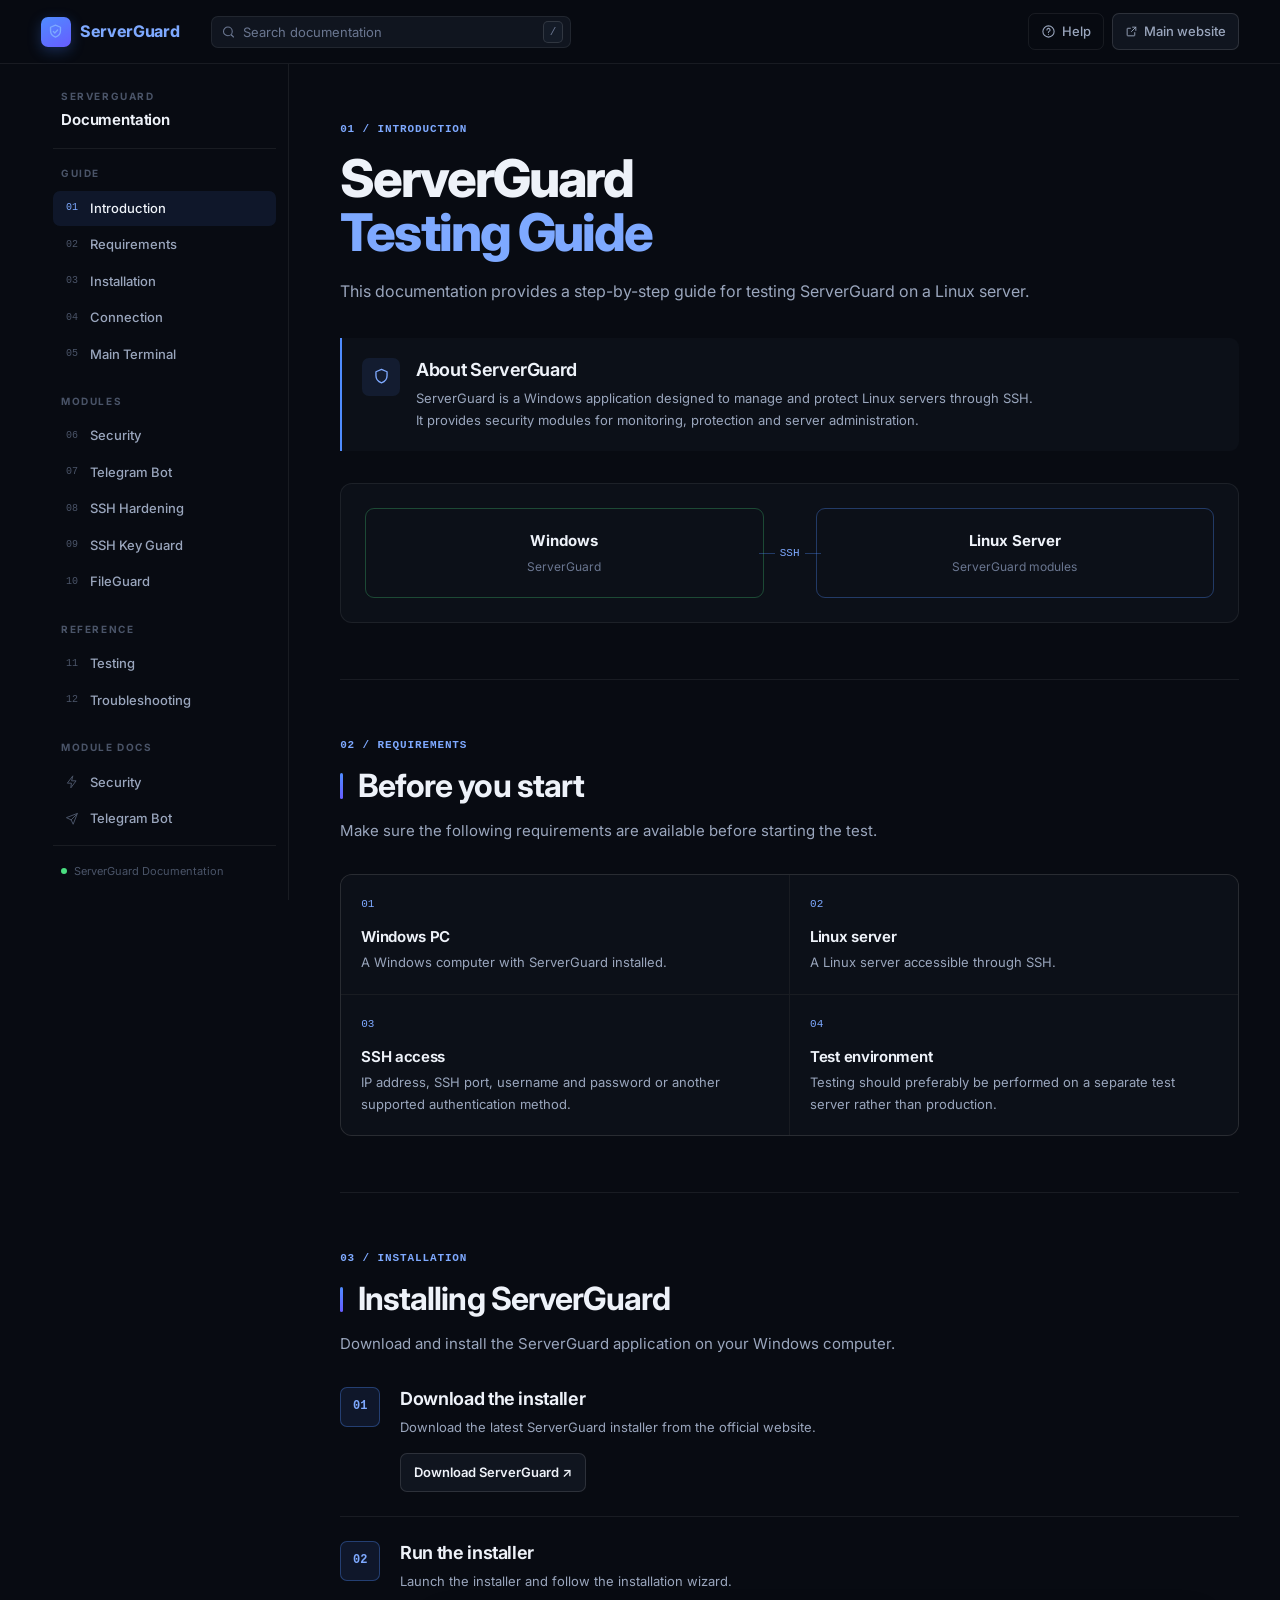
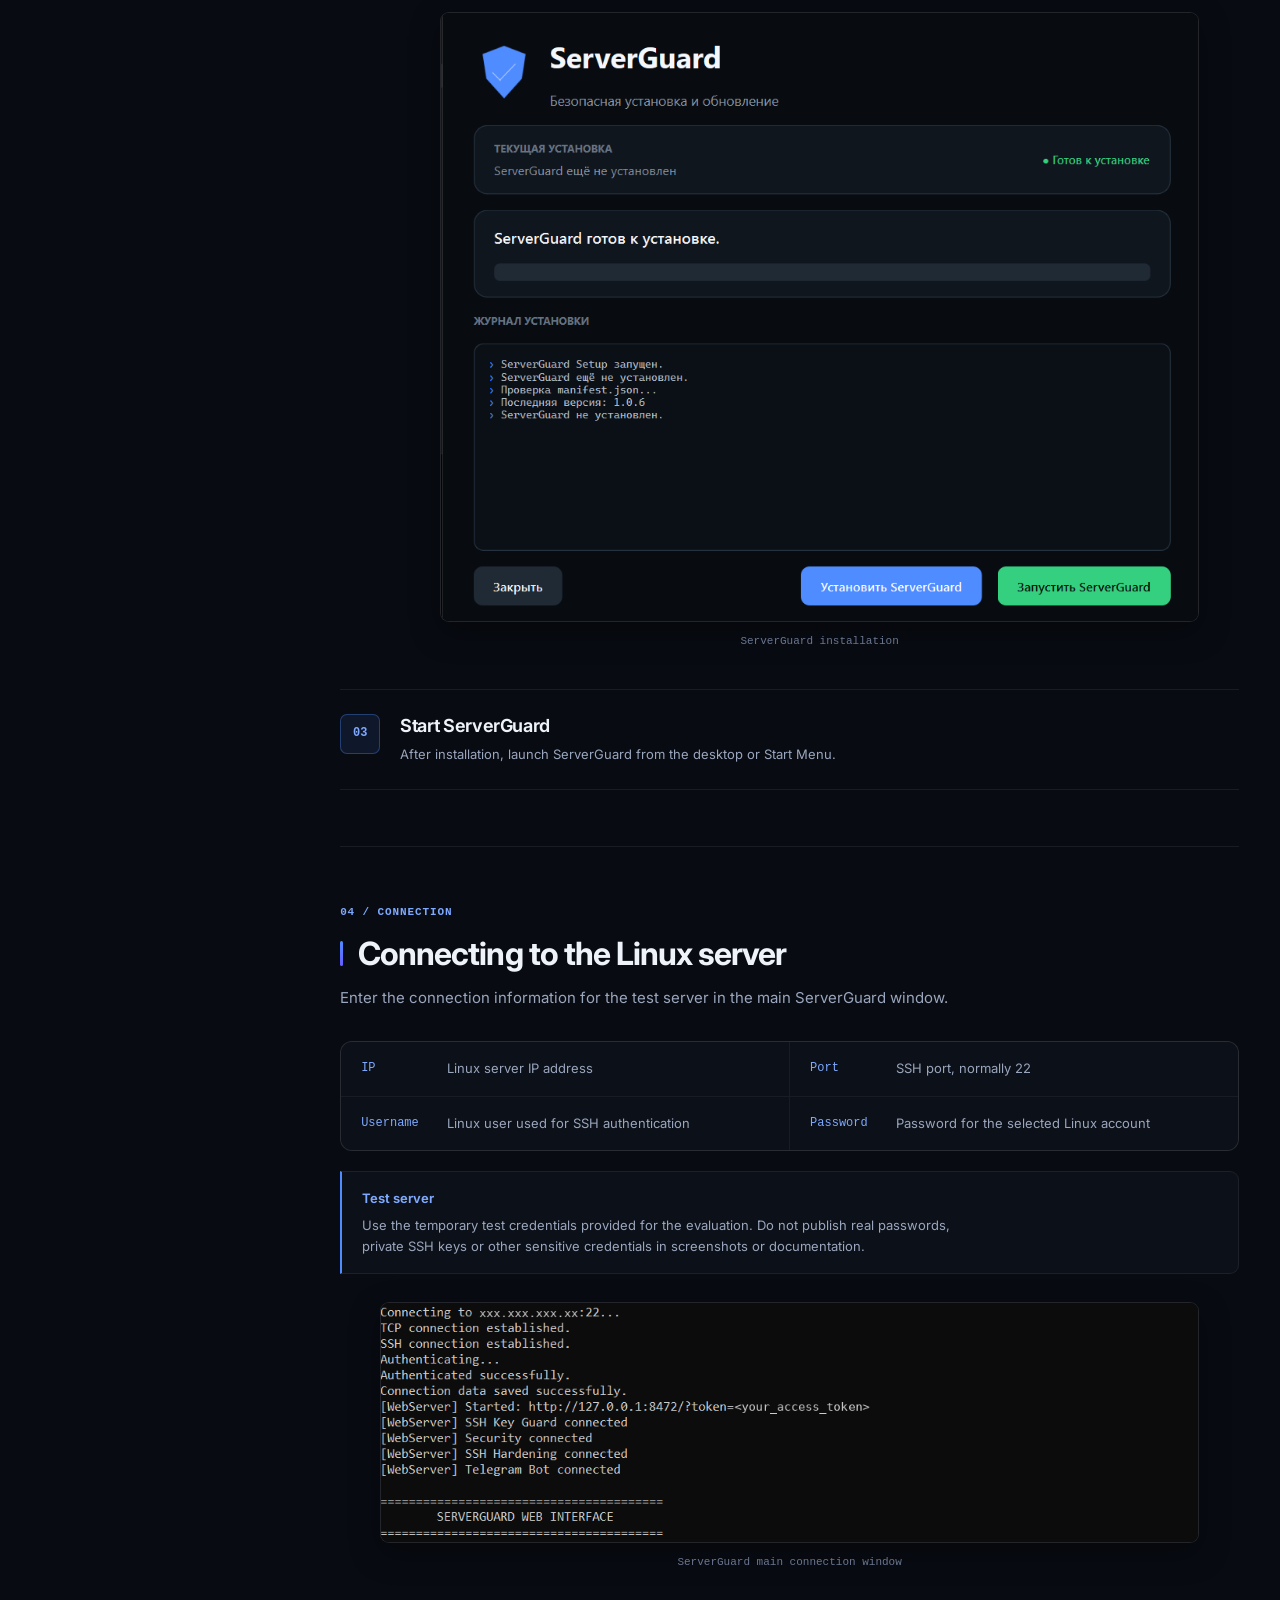
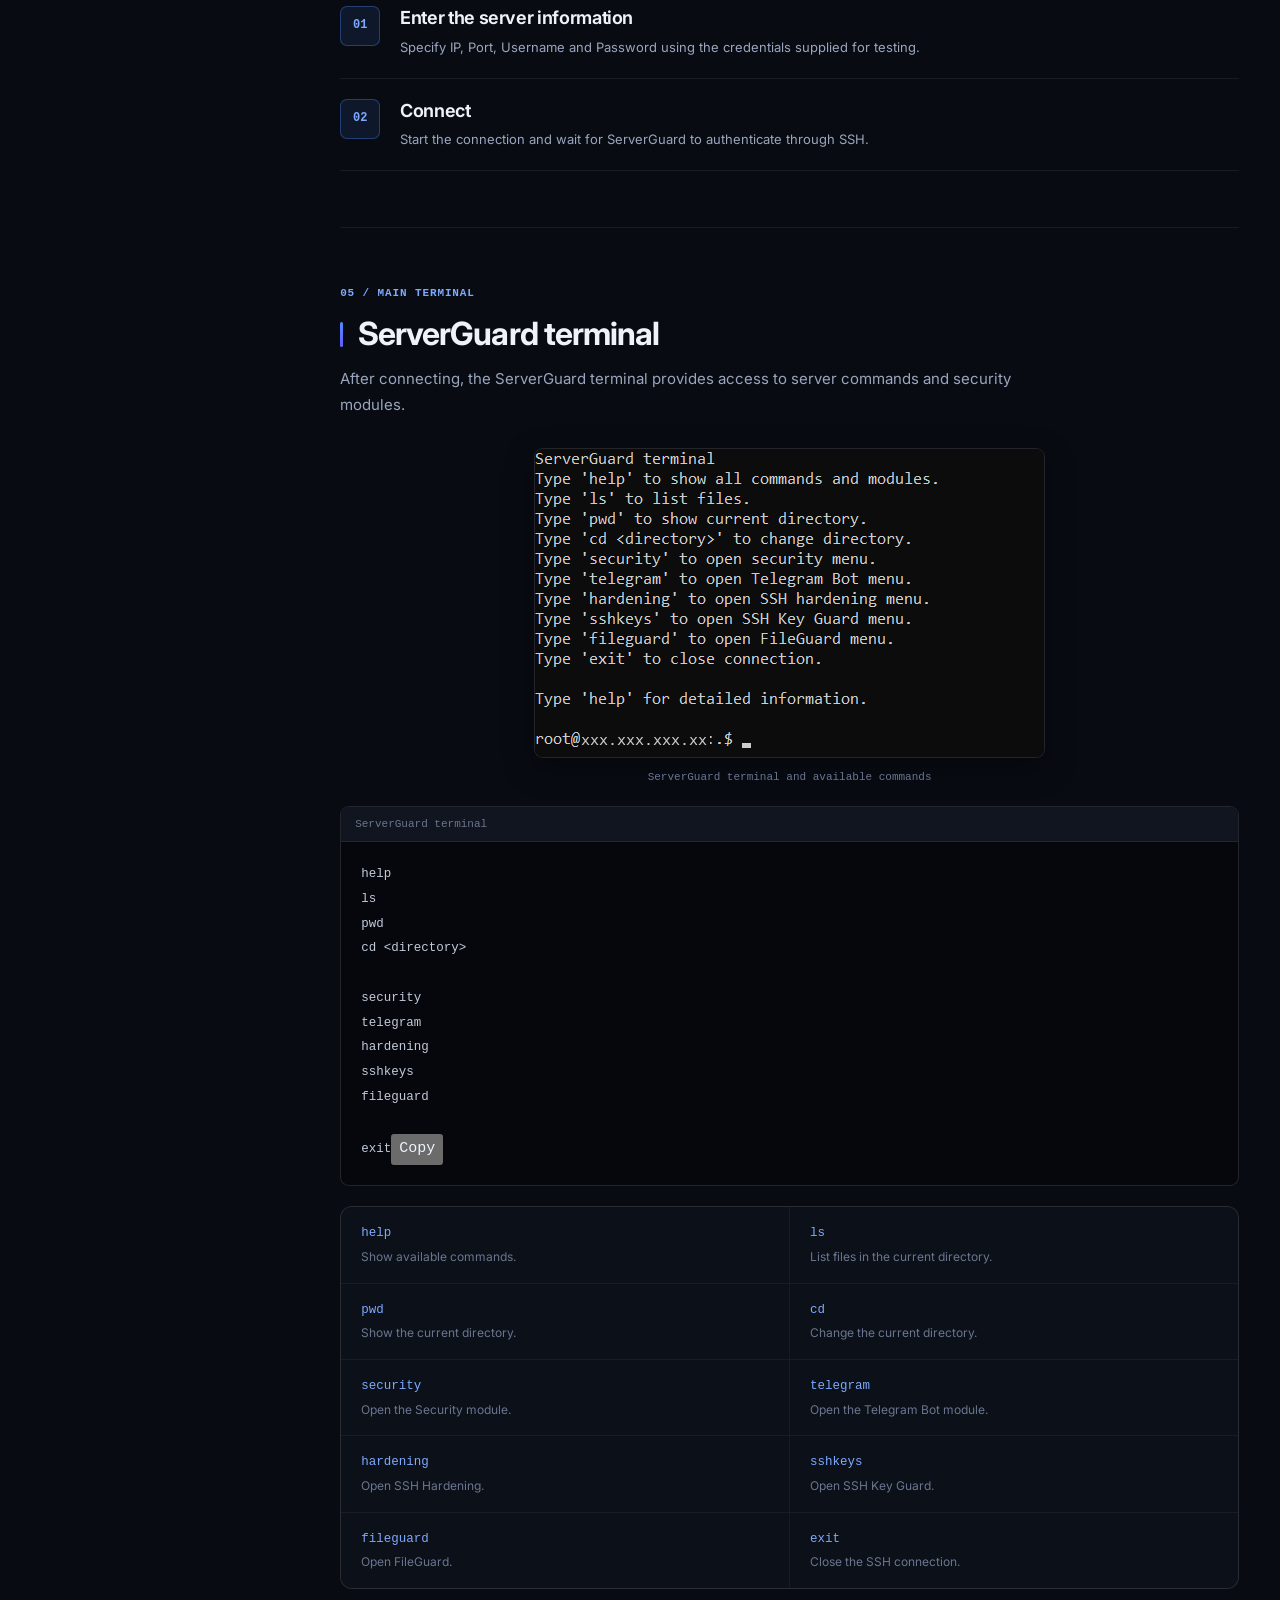
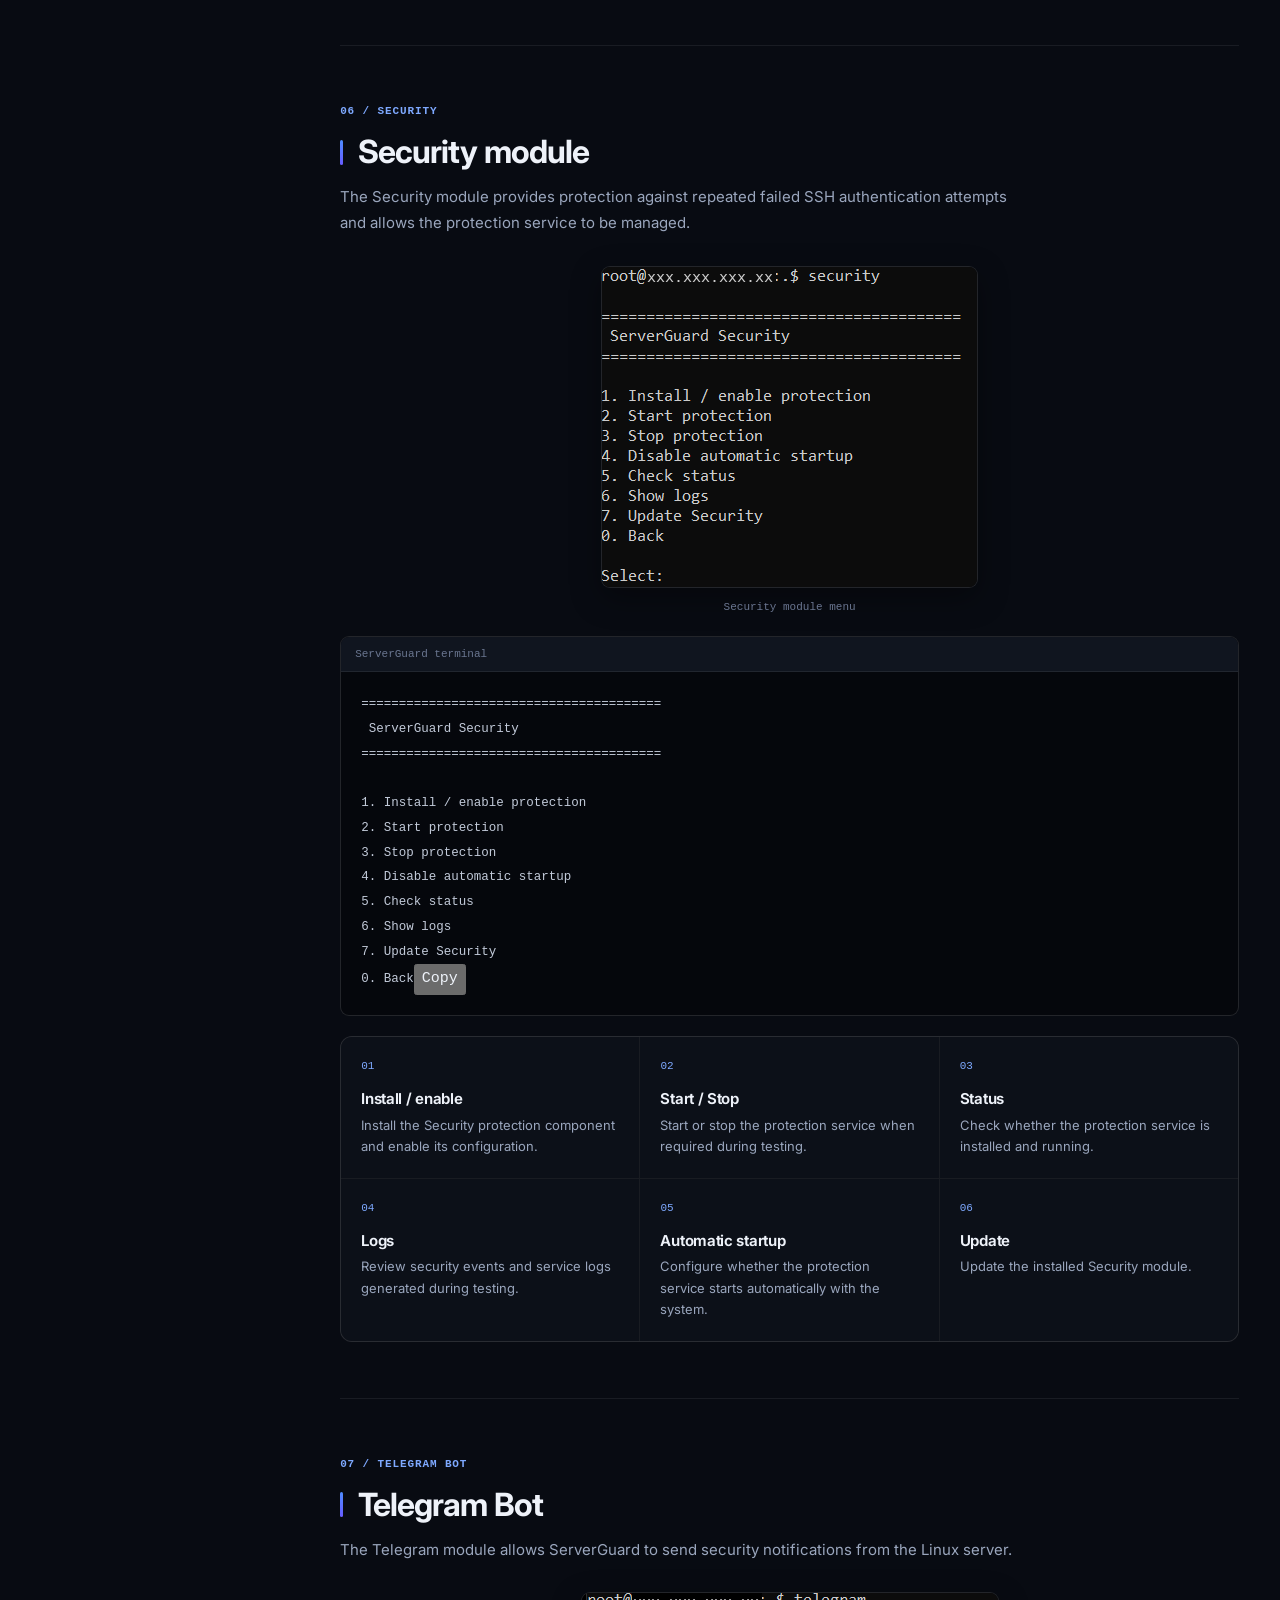
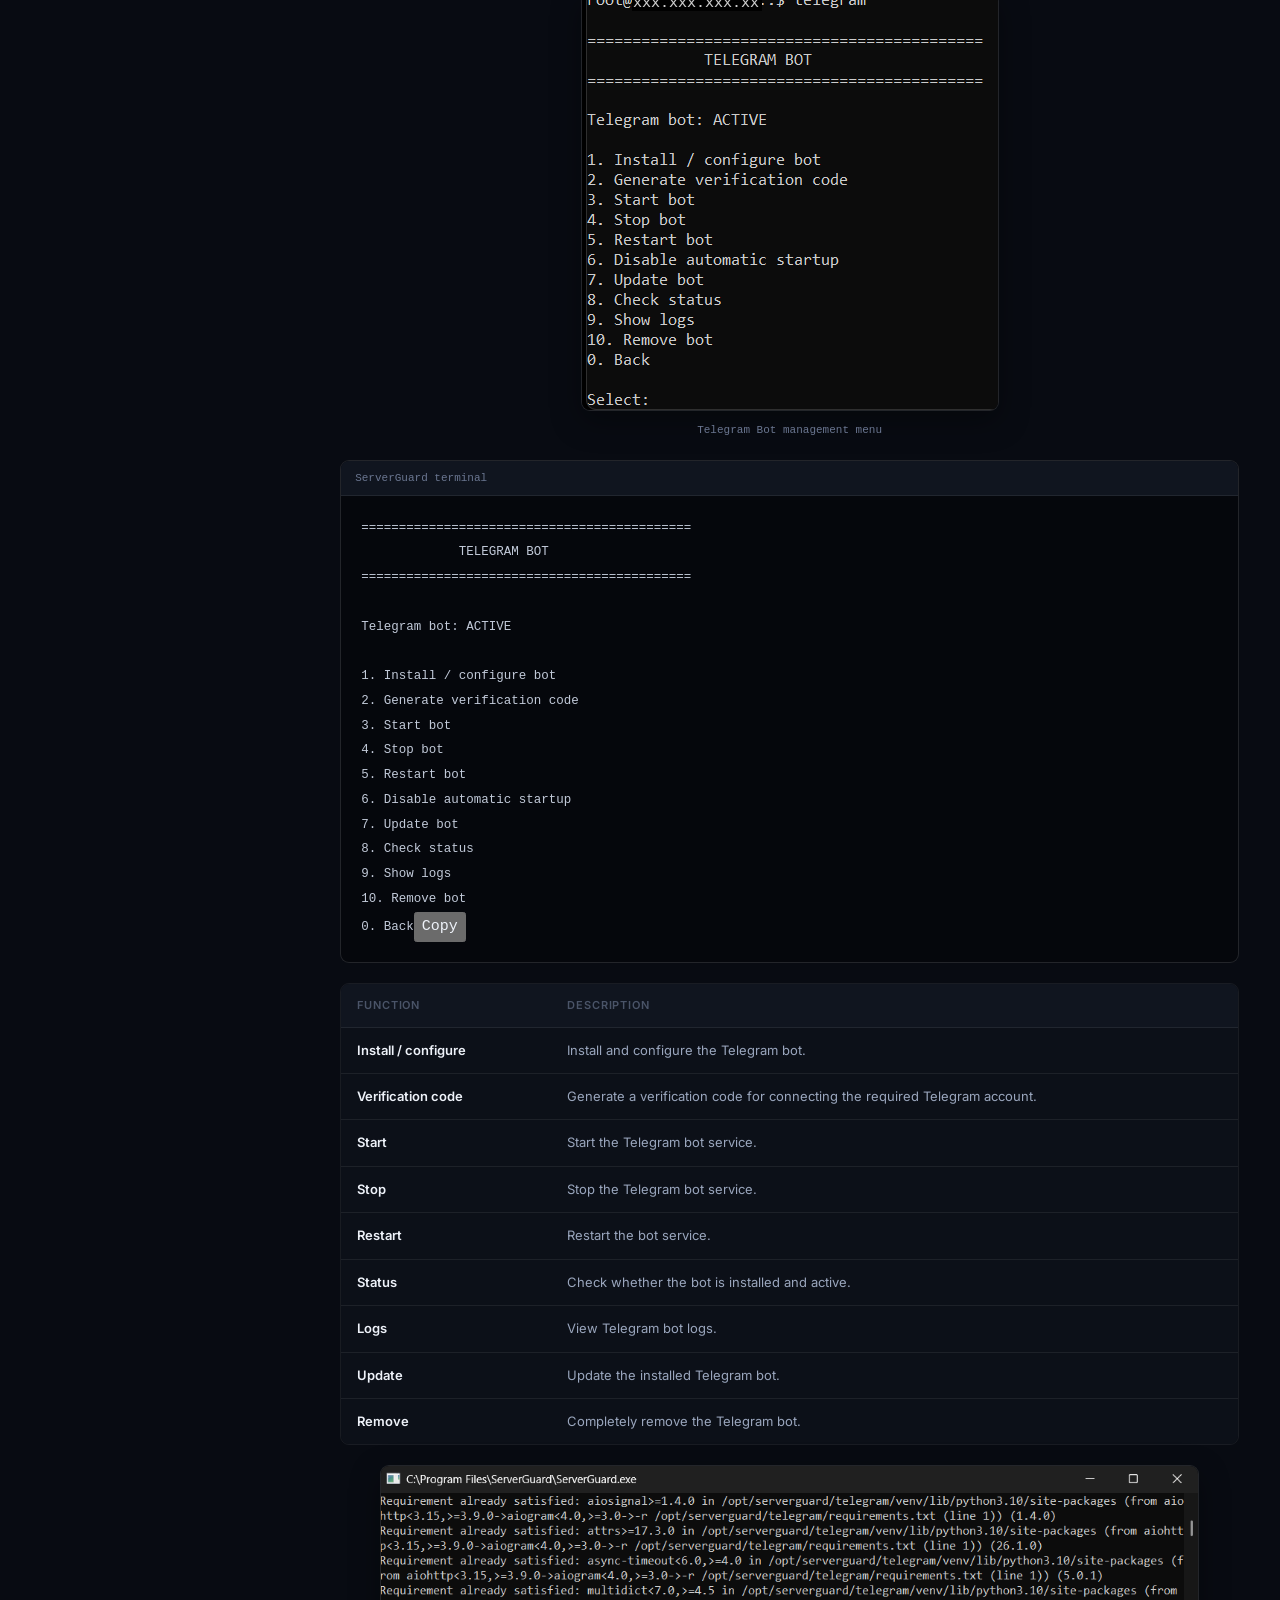
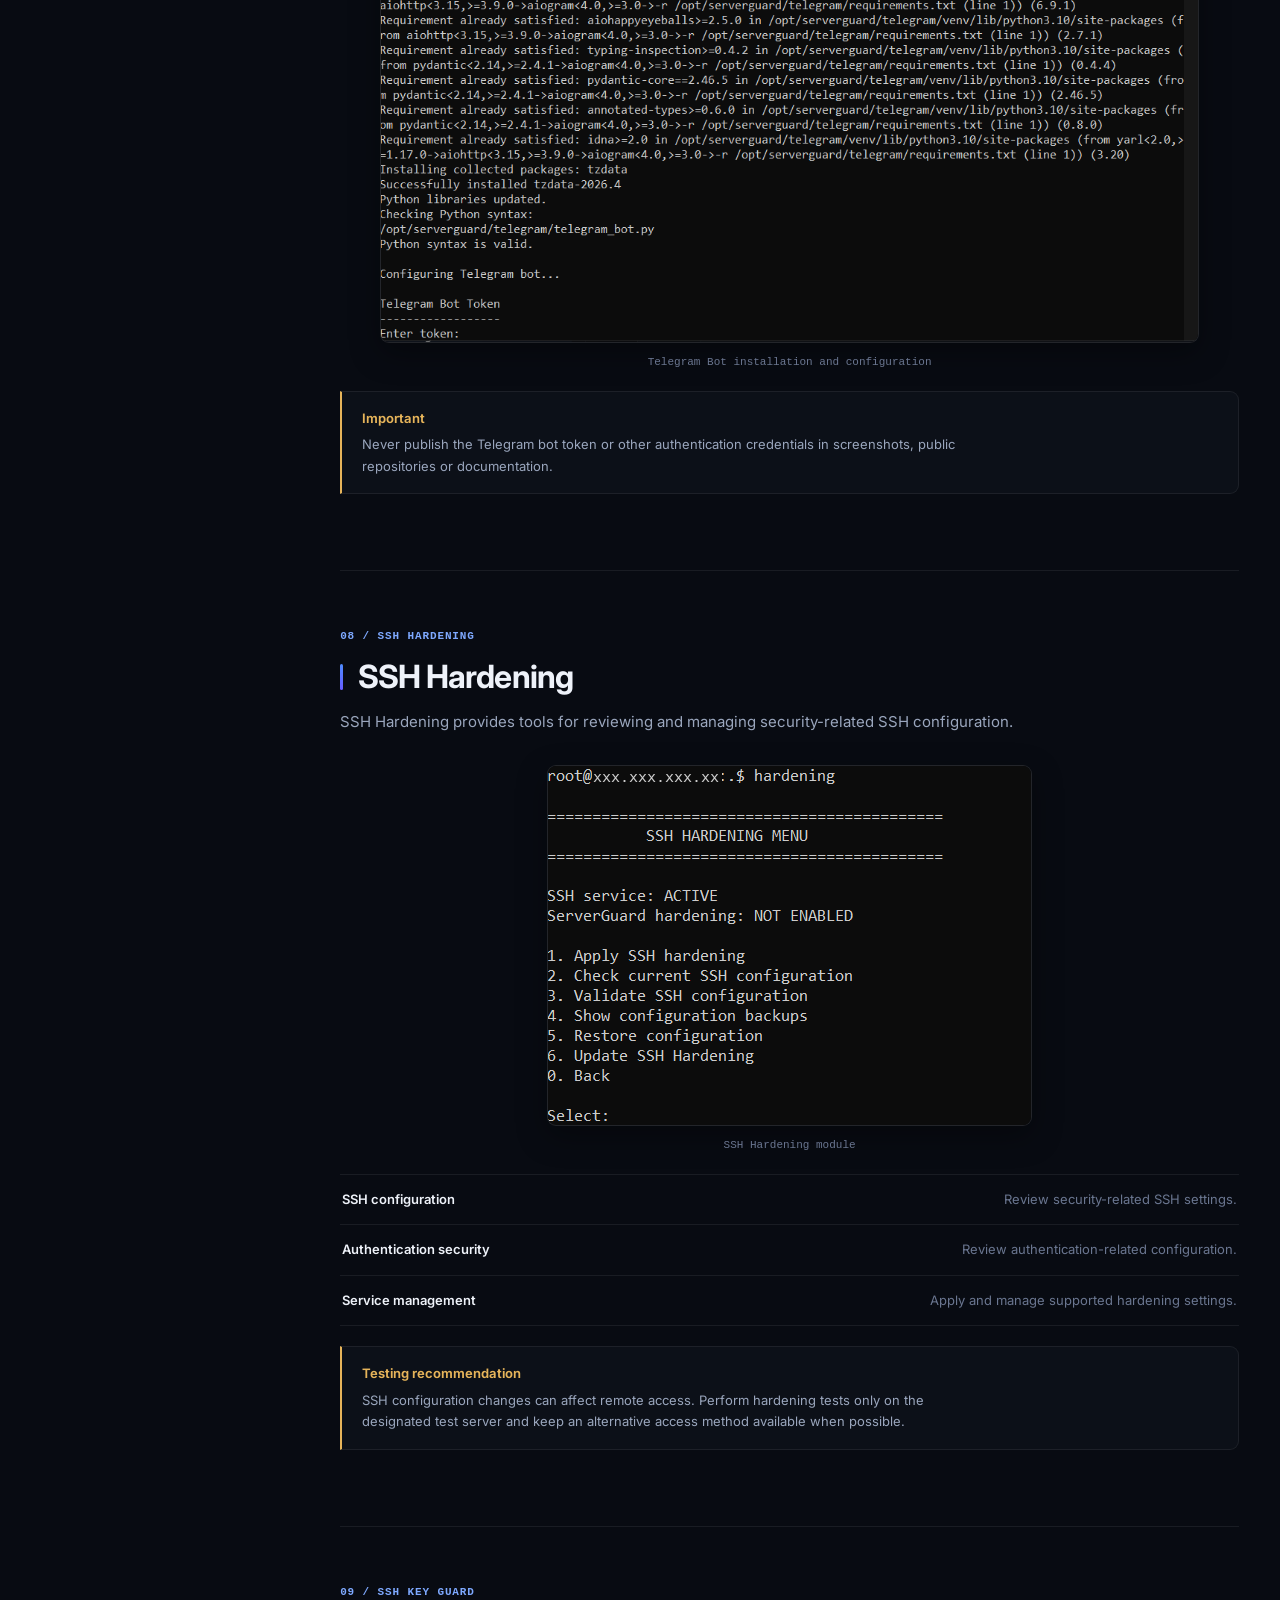
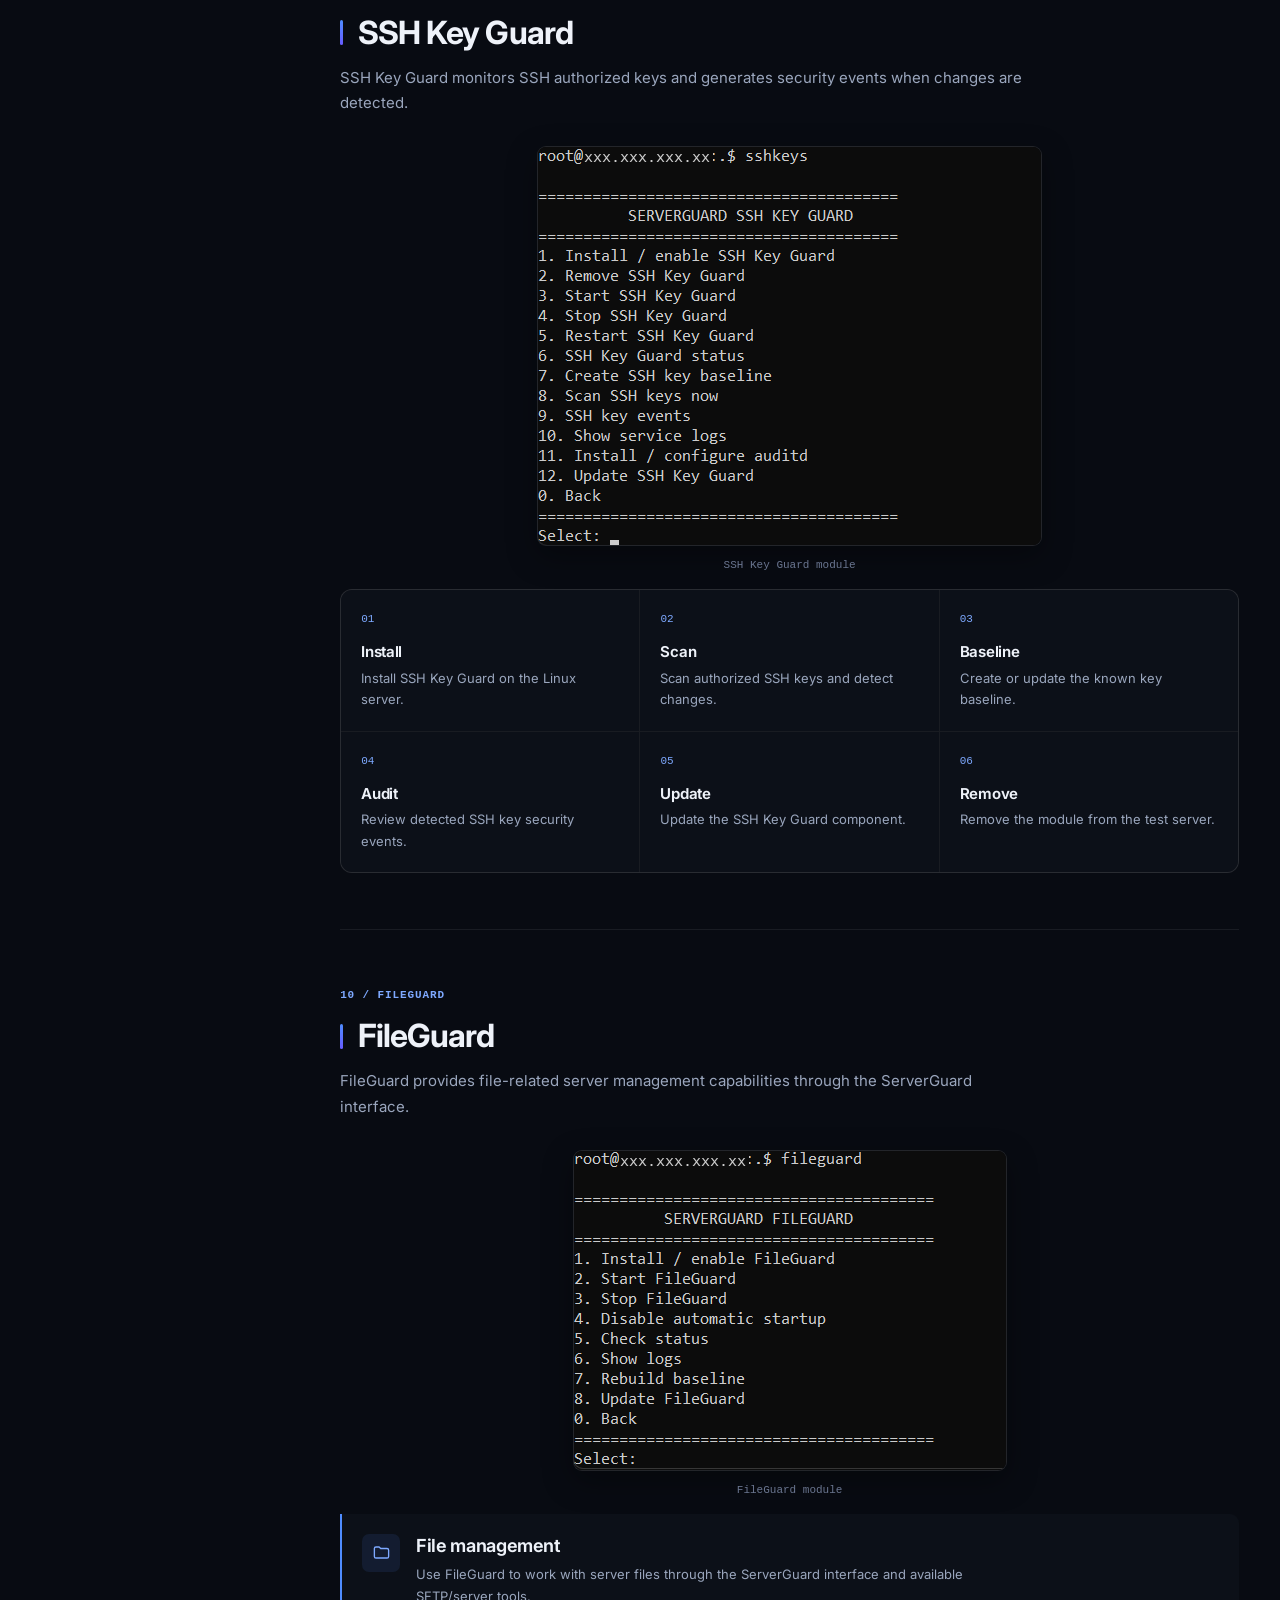
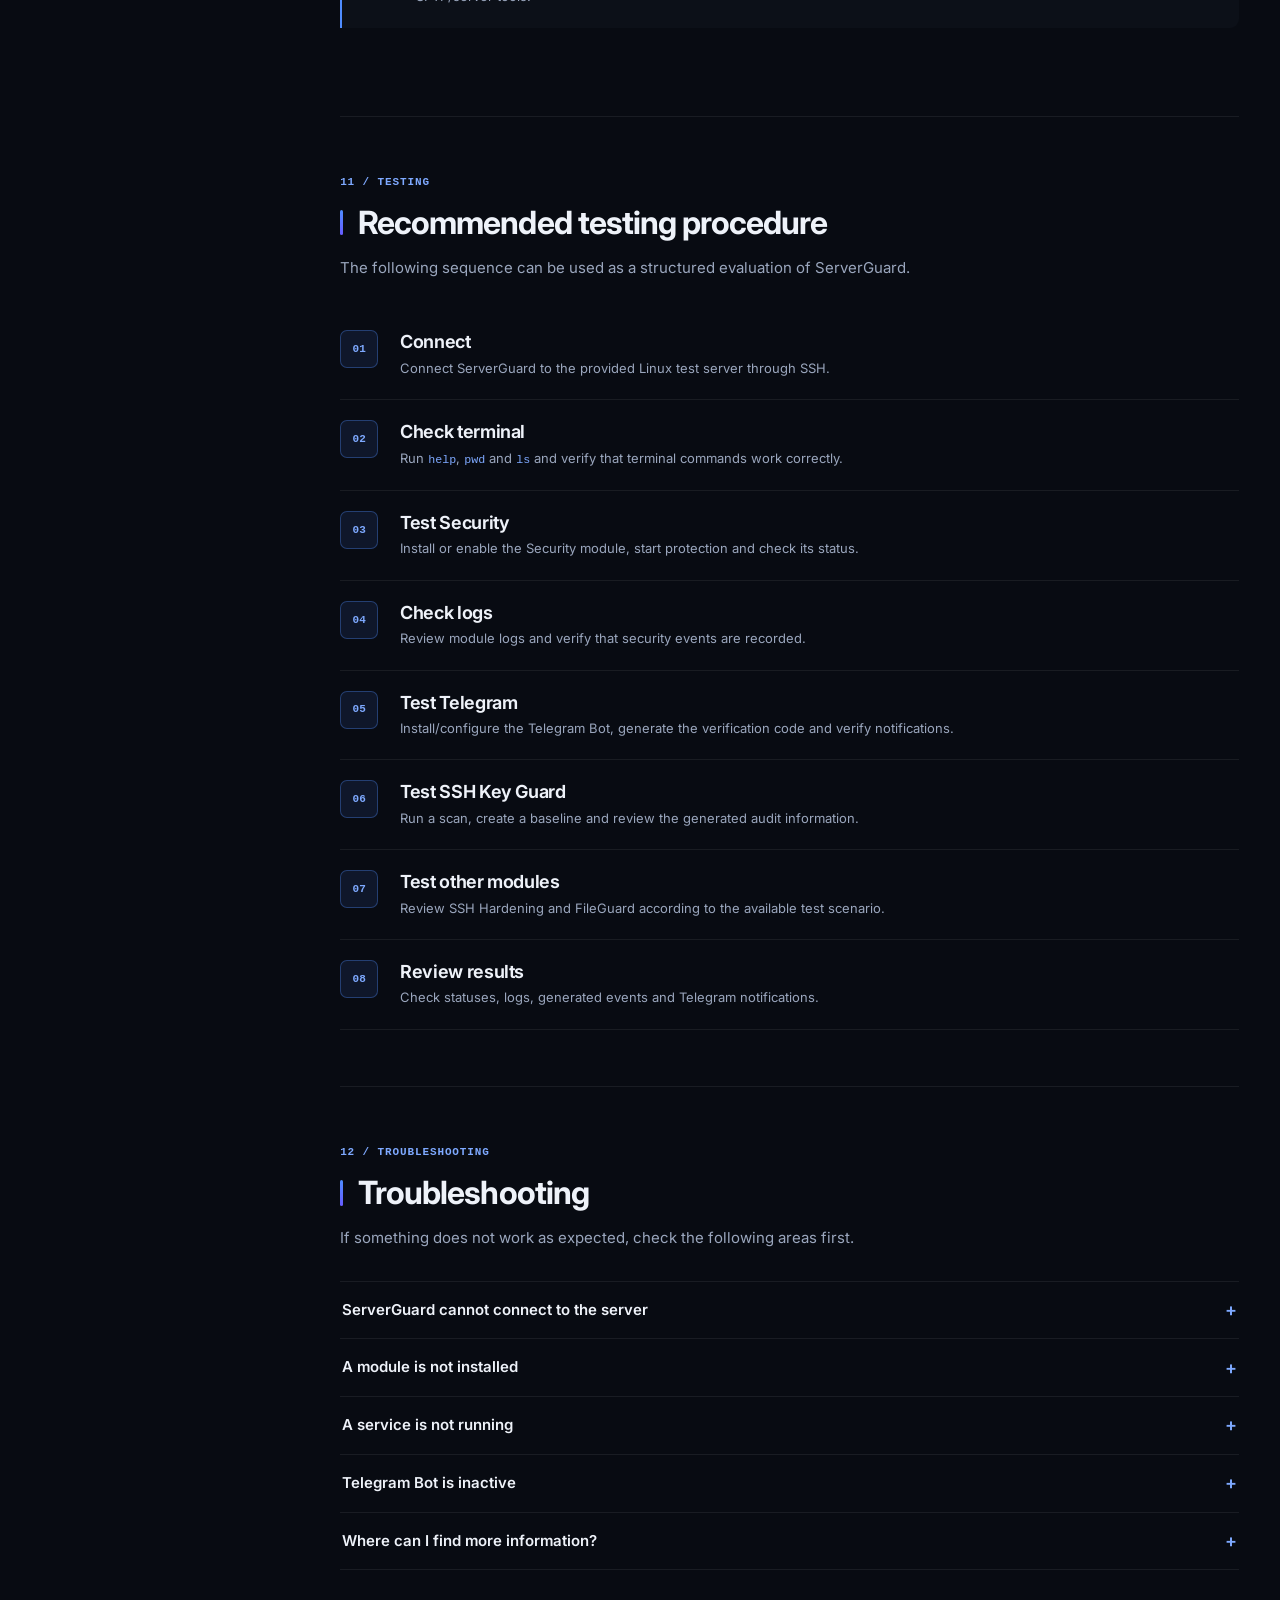
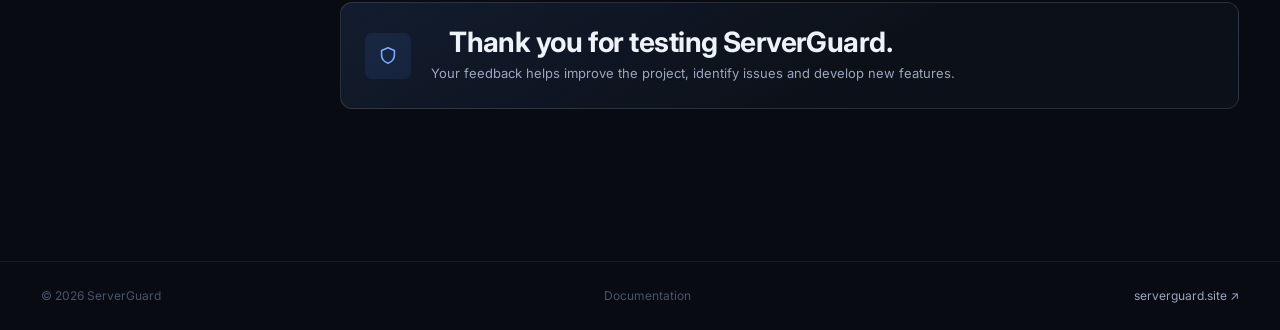
==== commit e7f0d3db: "feat: redesign documentation layout, navigation and search" ====
--- a/documentation/index.html
+++ b/documentation/index.html
@@ -2,207 +2,764 @@
 <html lang="en">
 
 <head>
-<meta charset="UTF-8">
-<meta name="viewport" content="width=device-width, initial-scale=1.0">
-<meta name="description" content="ServerGuard documentation — installation, connection, modules and testing guide.">
-<meta name="theme-color" content="#080b12">
-<title>ServerGuard — Documentation</title>
-<link rel="stylesheet" href="css/style.css">
+    <meta charset="UTF-8">
+
+    <meta
+        name="viewport"
+        content="width=device-width, initial-scale=1.0"
+    >
+
+    <meta
+        name="description"
+        content="ServerGuard documentation — installation, connection, modules and testing guide."
+    >
+
+    <meta
+        name="theme-color"
+        content="#080b12"
+    >
+
+    <title>ServerGuard — Documentation</title>
+
+    <link rel="preconnect" href="https://fonts.googleapis.com">
+    <link rel="preconnect" href="https://fonts.gstatic.com" crossorigin>
+
+    <link
+        rel="stylesheet"
+        href="https://fonts.googleapis.com/css2?family=Inter:wght@400;500;600;700;800&display=swap"
+    >
+
+    <link rel="stylesheet" href="../css/tokens.css">
+    <link rel="stylesheet" href="css/style.css">
 </head>
 
 <body>
 
+<a class="skip-link" href="#introduction">
+    Skip to content
+</a>
+
+
+<!-- =========================================================
+     ICON SPRITE
+========================================================= -->
+
+<svg class="sr-only" aria-hidden="true" focusable="false">
+    <symbol id="i-shield" viewBox="0 0 24 24"><path d="M12 3l7 3v5c0 4.4-3 7.5-7 9-4-1.5-7-4.6-7-9V6z"/></symbol>
+    <symbol id="i-shield-check" viewBox="0 0 24 24"><path d="M12 3l7 3v5c0 4.4-3 7.5-7 9-4-1.5-7-4.6-7-9V6z"/><path d="M9 12l2 2 4-4"/></symbol>
+    <symbol id="i-search" viewBox="0 0 24 24"><circle cx="11" cy="11" r="7"/><path d="M20 20l-3.6-3.6"/></symbol>
+    <symbol id="i-help" viewBox="0 0 24 24"><circle cx="12" cy="12" r="9"/><path d="M9.5 9.5a2.5 2.5 0 1 1 3.4 2.3c-.8.4-1.1.9-1.1 1.7M12 16.5h.01"/></symbol>
+    <symbol id="i-external" viewBox="0 0 24 24"><path d="M14 4h6v6M20 4l-8 8M18 14v5a1 1 0 0 1-1 1H5a1 1 0 0 1-1-1V7a1 1 0 0 1 1-1h5"/></symbol>
+    <symbol id="i-arrow-left" viewBox="0 0 24 24"><path d="M19 12H5M11 6l-6 6 6 6"/></symbol>
+    <symbol id="i-menu" viewBox="0 0 24 24"><path d="M4 7h16M4 12h16M4 17h16"/></symbol>
+    <symbol id="i-x" viewBox="0 0 24 24"><path d="M6 6l12 12M18 6L6 18"/></symbol>
+    <symbol id="i-folder" viewBox="0 0 24 24"><path d="M3 7a2 2 0 0 1 2-2h4l2 2h8a2 2 0 0 1 2 2v8a2 2 0 0 1-2 2H5a2 2 0 0 1-2-2z"/></symbol>
+    <symbol id="i-zap" viewBox="0 0 24 24"><path d="M13 2L4 14h7l-1 8 9-12h-7z"/></symbol>
+    <symbol id="i-send" viewBox="0 0 24 24"><path d="M21 3L10.5 13.5"/><path d="M21 3l-7 18-3.5-7.5L3 10z"/></symbol>
+    <symbol id="i-sliders" viewBox="0 0 24 24"><path d="M5 8h6M15 8h4M5 16h4M13 16h6"/><circle cx="13" cy="8" r="2"/><circle cx="11" cy="16" r="2"/></symbol>
+    <symbol id="i-key" viewBox="0 0 24 24"><circle cx="7.5" cy="16.5" r="3.5"/><path d="M10 14L20 4M17 4h3v3"/></symbol>
+    <symbol id="i-file" viewBox="0 0 24 24"><path d="M14 3H7a2 2 0 0 0-2 2v14a2 2 0 0 0 2 2h10a2 2 0 0 0 2-2V8z"/><path d="M14 3v5h5"/></symbol>
+</svg>
+
+
+<!-- =========================================================
+     HEADER
+========================================================= -->
+
 <header class="topbar">
-  <div class="topbar-inner">
-    <a href="../index.html" class="brand">
-      <div class="brand-icon">🛡</div>
-      <div>Server<span>Guard</span></div>
-    </a>
-    <div class="topbar-title">Documentation</div>
-    <div class="topbar-actions">
-      <a href="https://t.me/ServerGuardSupport" class="help-button" target="_blank" rel="noopener noreferrer">? Help</a>
-      <a href="../index.html" class="back-button">← Main website</a>
+
+    <div class="topbar-inner">
+
+        <a href="../index.html" class="brand" aria-label="ServerGuard home">
+            <span class="brand-icon">
+                <svg class="icon" aria-hidden="true"><use href="#i-shield-check"></use></svg>
+            </span>
+            <span class="brand-word">Server<span>Guard</span></span>
+        </a>
+
+        <div class="doc-search" role="search">
+            <svg class="icon doc-search-icon" aria-hidden="true"><use href="#i-search"></use></svg>
+            <input
+                id="docSearch"
+                class="doc-search-input"
+                type="search"
+                placeholder="Search documentation"
+                aria-label="Search documentation"
+                autocomplete="off"
+                spellcheck="false"
+            >
+            <kbd class="doc-search-kbd" aria-hidden="true">/</kbd>
+            <div class="doc-search-results" id="docSearchResults" hidden></div>
+        </div>
+
+        <div class="topbar-actions">
+
+            <a
+                href="https://t.me/ServerGuardSupport"
+                class="help-button"
+                target="_blank"
+                rel="noopener noreferrer"
+            >
+                <svg class="icon" aria-hidden="true"><use href="#i-help"></use></svg>
+                Help
+            </a>
+
+            <a href="../index.html" class="back-button">
+                <svg class="icon" aria-hidden="true"><use href="#i-external"></use></svg>
+                Main website
+            </a>
+
+            <button
+                class="mobile-menu-button"
+                id="mobileMenuButton"
+                aria-label="Open documentation menu"
+            >
+                <svg class="icon icon-menu" aria-hidden="true"><use href="#i-menu"></use></svg>
+                <svg class="icon icon-close" aria-hidden="true"><use href="#i-x"></use></svg>
+            </button>
+
+        </div>
+
     </div>
-  </div>
+
 </header>
 
-<button class="mobile-menu-button" id="mobileMenuButton" aria-label="Open documentation menu">☰</button>
+
+<!-- =========================================================
+     LAYOUT
+========================================================= -->
 
 <div class="documentation-layout">
 
-<aside class="sidebar" id="sidebar">
-  <div class="sidebar-header">
-    <div class="sidebar-label">SERVERGUARD</div>
-    <div class="sidebar-title">Test Guide</div>
-  </div>
-
-  <nav class="sidebar-nav">
-    <a href="#introduction" class="active"><span>01</span> Introduction</a>
-    <a href="#requirements"><span>02</span> Requirements</a>
-    <a href="#installation"><span>03</span> Installation</a>
-    <a href="#connection"><span>04</span> Connection</a>
-    <a href="#terminal"><span>05</span> Main Terminal</a>
-    <a href="#security"><span>06</span> Security</a>
-    <a href="#telegram"><span>07</span> Telegram Bot</a>
-    <a href="#hardening"><span>08</span> SSH Hardening</a>
-    <a href="#sshkeys"><span>09</span> SSH Key Guard</a>
-    <a href="#fileguard"><span>10</span> FileGuard</a>
-    <a href="#testing"><span>11</span> Testing</a>
-    <a href="#troubleshooting"><span>12</span> Troubleshooting</a>
-
-    <div class="sidebar-group">MODULE DOCS</div>
-
-    <a href="security.html"><span>↗</span> Security</a>
-    <a href="telegram.html"><span>↗</span> Telegram Bot</a>
-    <a href="hardening.html"><span>↗</span> SSH Hardening</a>
-    <a href="sshkeys.html"><span>↗</span> SSH Key Guard</a>
-    <a href="fileguard.html"><span>↗</span> FileGuard</a>
-  </nav>
-
-  <div class="sidebar-footer">
-    <div class="status-dot"></div>
-    ServerGuard Documentation
-  </div>
-</aside>
-
-<main class="documentation-content">
-
-<section id="introduction" class="doc-section">
-  <div class="eyebrow">01 / INTRODUCTION</div>
-  <h1>ServerGuard <span>Testing Guide</span></h1>
-  <p class="lead">This documentation provides a step-by-step guide for testing ServerGuard on a Linux server.</p>
-
-  <div class="info-card">
-    <div class="info-icon">🛡</div>
-    <div>
-      <h3>About ServerGuard</h3>
-      <p>ServerGuard is a Windows application designed to manage and protect Linux servers through SSH. It provides security modules for monitoring, protection and server administration.</p>
-    </div>
-  </div>
-
-  <div class="architecture">
-    <div class="architecture-node user-node"><strong>Windows</strong><span>ServerGuard</span></div>
-    <div class="architecture-line">SSH</div>
-    <div class="architecture-node server-node"><strong>Linux Server</strong><span>ServerGuard modules</span></div>
-  </div>
-</section>
-
-<section id="requirements" class="doc-section">
-  <div class="eyebrow">02 / REQUIREMENTS</div>
-  <h2>Before you start</h2>
-  <p class="section-description">Make sure the following requirements are available before starting the test.</p>
-
-  <div class="requirements-grid">
-    <article class="requirement-card">
-      <div class="card-number">01</div>
-      <h3>Windows PC</h3>
-      <p>A Windows computer with ServerGuard installed.</p>
-    </article>
-    <article class="requirement-card">
-      <div class="card-number">02</div>
-      <h3>Linux server</h3>
-      <p>A Linux server accessible through SSH.</p>
-    </article>
-    <article class="requirement-card">
-      <div class="card-number">03</div>
-      <h3>SSH access</h3>
-      <p>IP address, SSH port, username and password or another supported authentication method.</p>
-    </article>
-    <article class="requirement-card">
-      <div class="card-number">04</div>
-      <h3>Test environment</h3>
-      <p>Testing should preferably be performed on a separate test server rather than production.</p>
-    </article>
-  </div>
-</section>
-
-<section id="installation" class="doc-section">
-  <div class="eyebrow">03 / INSTALLATION</div>
-  <h2>Installing ServerGuard</h2>
-  <p class="section-description">Download and install the ServerGuard application on your Windows computer.</p>
-
-  <div class="step-list">
-    <div class="instruction-step">
-      <div class="step-badge">01</div>
-      <div class="step-content">
-        <h3>Download the installer</h3>
-        <p>Download the latest ServerGuard installer from the official website.</p>
-        <a href="../index.html#download" class="inline-button">Download ServerGuard ↗</a>
-      </div>
-    </div>
-
-    <div class="instruction-step">
-      <div class="step-badge">02</div>
-      <div class="step-content">
-        <h3>Run the installer</h3>
-        <p>Launch the installer and follow the installation wizard.</p>
-        <figure class="screenshot">
-          <img src="images/01-installation.png" alt="ServerGuard installation" loading="lazy">
-          <figcaption>ServerGuard installation</figcaption>
-        </figure>
-      </div>
-    </div>
-
-    <div class="instruction-step">
-      <div class="step-badge">03</div>
-      <div class="step-content">
-        <h3>Start ServerGuard</h3>
-        <p>After installation, launch ServerGuard from the desktop or Start Menu.</p>
-      </div>
-    </div>
-  </div>
-</section>
-
-<section id="connection" class="doc-section">
-  <div class="eyebrow">04 / CONNECTION</div>
-  <h2>Connecting to the Linux server</h2>
-  <p class="section-description">Enter the connection information for the test server in the main ServerGuard window.</p>
-
-  <div class="connection-fields">
-    <div class="field"><code>IP</code><span>Linux server IP address</span></div>
-    <div class="field"><code>Port</code><span>SSH port, normally 22</span></div>
-    <div class="field"><code>Username</code><span>Linux user used for SSH authentication</span></div>
-    <div class="field"><code>Password</code><span>Password for the selected Linux account</span></div>
-  </div>
-
-  <div class="notice">
-    <strong>Test server</strong>
-    <p>Use the temporary test credentials provided for the evaluation. Do not publish real passwords, private SSH keys or other sensitive credentials in screenshots or documentation.</p>
-  </div>
-
-  <figure class="screenshot large">
-    <img src="images/02-main-window.png" alt="ServerGuard main window" loading="lazy">
-    <figcaption>ServerGuard main connection window</figcaption>
-  </figure>
-
-  <div class="instruction-step compact">
-    <div class="step-badge">01</div>
-    <div class="step-content">
-      <h3>Enter the server information</h3>
-      <p>Specify IP, Port, Username and Password using the credentials supplied for testing.</p>
-    </div>
-  </div>
-
-  <div class="instruction-step compact">
-    <div class="step-badge">02</div>
-    <div class="step-content">
-      <h3>Connect</h3>
-      <p>Start the connection and wait for ServerGuard to authenticate through SSH.</p>
-    </div>
-  </div>
-</section>
-
-<section id="terminal" class="doc-section">
-  <div class="eyebrow">05 / MAIN TERMINAL</div>
-  <h2>ServerGuard terminal</h2>
-  <p class="section-description">After connecting, the ServerGuard terminal provides access to server commands and security modules.</p>
-
-  <figure class="screenshot large">
-    <img src="images/04-terminal.png" alt="ServerGuard terminal" loading="lazy">
-    <figcaption>ServerGuard terminal and available commands</figcaption>
-  </figure>
-
-  <div class="terminal">
+
+    <!-- =====================================================
+         SIDEBAR
+    ====================================================== -->
+
+    <aside
+        class="sidebar"
+        id="sidebar"
+    >
+
+        <div class="sidebar-header">
+
+            <div class="sidebar-label">
+                SERVERGUARD
+            </div>
+
+            <div class="sidebar-title">
+                Documentation
+            </div>
+
+        </div>
+
+
+        <nav class="sidebar-nav" aria-label="Documentation sections">
+
+            <div class="sidebar-group">
+                Guide
+            </div>
+
+            <a href="#introduction" class="active">
+                <span>01</span>
+                Introduction
+            </a>
+
+            <a href="#requirements">
+                <span>02</span>
+                Requirements
+            </a>
+
+            <a href="#installation">
+                <span>03</span>
+                Installation
+            </a>
+
+            <a href="#connection">
+                <span>04</span>
+                Connection
+            </a>
+
+            <a href="#terminal">
+                <span>05</span>
+                Main Terminal
+            </a>
+
+            <div class="sidebar-group">
+                Modules
+            </div>
+
+            <a href="#security">
+                <span>06</span>
+                Security
+            </a>
+
+            <a href="#telegram">
+                <span>07</span>
+                Telegram Bot
+            </a>
+
+            <a href="#hardening">
+                <span>08</span>
+                SSH Hardening
+            </a>
+
+            <a href="#sshkeys">
+                <span>09</span>
+                SSH Key Guard
+            </a>
+
+            <a href="#fileguard">
+                <span>10</span>
+                FileGuard
+            </a>
+
+            <div class="sidebar-group">
+                Reference
+            </div>
+
+            <a href="#testing">
+                <span>11</span>
+                Testing
+            </a>
+
+            <a href="#troubleshooting">
+                <span>12</span>
+                Troubleshooting
+            </a>
+
+            <div class="sidebar-group">
+                Module docs
+            </div>
+
+            <a href="security.html">
+                <span><svg class="icon" aria-hidden="true"><use href="#i-zap"></use></svg></span>
+                Security
+            </a>
+
+            <a href="telegram.html">
+                <span><svg class="icon" aria-hidden="true"><use href="#i-send"></use></svg></span>
+                Telegram Bot
+            </a>
+
+            <a href="hardening.html">
+                <span><svg class="icon" aria-hidden="true"><use href="#i-sliders"></use></svg></span>
+                SSH Hardening
+            </a>
+
+            <a href="sshkeys.html">
+                <span><svg class="icon" aria-hidden="true"><use href="#i-key"></use></svg></span>
+                SSH Key Guard
+            </a>
+
+            <a href="fileguard.html">
+                <span><svg class="icon" aria-hidden="true"><use href="#i-file"></use></svg></span>
+                FileGuard
+            </a>
+
+        </nav>
+
+
+        <div class="sidebar-footer">
+
+            <div class="status-dot"></div>
+
+            ServerGuard Documentation
+
+        </div>
+
+    </aside>
+
+
+    <!-- =====================================================
+         CONTENT
+    ====================================================== -->
+
+    <main class="documentation-content">
+
+
+        <!-- =================================================
+             INTRODUCTION
+        ================================================== -->
+
+        <section
+            id="introduction"
+            class="doc-section"
+        >
+
+            <div class="eyebrow">
+                01 / INTRODUCTION
+            </div>
+
+            <h1>
+                ServerGuard
+                <span>Testing Guide</span>
+            </h1>
+
+            <p class="lead">
+                This documentation provides a step-by-step guide
+                for testing ServerGuard on a Linux server.
+            </p>
+
+            <div class="info-card">
+
+                <div class="info-icon">
+                    <svg class="icon" aria-hidden="true"><use href="#i-shield"></use></svg>
+                </div>
+
+                <div>
+
+                    <h3>
+                        About ServerGuard
+                    </h3>
+
+                    <p>
+                        ServerGuard is a Windows application designed
+                        to manage and protect Linux servers through SSH.
+                        It provides security modules for monitoring,
+                        protection and server administration.
+                    </p>
+
+                </div>
+
+            </div>
+
+
+            <div class="architecture">
+
+                <div class="architecture-node user-node">
+
+                    <strong>
+                        Windows
+                    </strong>
+
+                    <span>
+                        ServerGuard
+                    </span>
+
+                </div>
+
+                <div class="architecture-line">
+                    SSH
+                </div>
+
+                <div class="architecture-node server-node">
+
+                    <strong>
+                        Linux Server
+                    </strong>
+
+                    <span>
+                        ServerGuard modules
+                    </span>
+
+                </div>
+
+            </div>
+
+        </section>
+
+
+        <!-- =================================================
+             REQUIREMENTS
+        ================================================== -->
+
+        <section
+            id="requirements"
+            class="doc-section"
+        >
+
+            <div class="eyebrow">
+                02 / REQUIREMENTS
+            </div>
+
+            <h2>
+                Before you start
+            </h2>
+
+            <p class="section-description">
+                Make sure the following requirements are available
+                before starting the test.
+            </p>
+
+
+            <div class="requirements-grid">
+
+                <article class="requirement-card">
+
+                    <div class="card-number">
+                        01
+                    </div>
+
+                    <h3>
+                        Windows PC
+                    </h3>
+
+                    <p>
+                        A Windows computer with ServerGuard installed.
+                    </p>
+
+                </article>
+
+
+                <article class="requirement-card">
+
+                    <div class="card-number">
+                        02
+                    </div>
+
+                    <h3>
+                        Linux server
+                    </h3>
+
+                    <p>
+                        A Linux server accessible through SSH.
+                    </p>
+
+                </article>
+
+
+                <article class="requirement-card">
+
+                    <div class="card-number">
+                        03
+                    </div>
+
+                    <h3>
+                        SSH access
+                    </h3>
+
+                    <p>
+                        IP address, SSH port, username and password
+                        or another supported authentication method.
+                    </p>
+
+                </article>
+
+
+                <article class="requirement-card">
+
+                    <div class="card-number">
+                        04
+                    </div>
+
+                    <h3>
+                        Test environment
+                    </h3>
+
+                    <p>
+                        Testing should preferably be performed on
+                        a separate test server rather than production.
+                    </p>
+
+                </article>
+
+            </div>
+
+        </section>
+
+
+        <!-- =================================================
+             INSTALLATION
+        ================================================== -->
+
+        <section
+            id="installation"
+            class="doc-section"
+        >
+
+            <div class="eyebrow">
+                03 / INSTALLATION
+            </div>
+
+            <h2>
+                Installing ServerGuard
+            </h2>
+
+            <p class="section-description">
+                Download and install the ServerGuard application
+                on your Windows computer.
+            </p>
+
+
+            <div class="step-list">
+
+                <div class="instruction-step">
+
+                    <div class="step-badge">
+                        01
+                    </div>
+
+                    <div class="step-content">
+
+                        <h3>
+                            Download the installer
+                        </h3>
+
+                        <p>
+                            Download the latest ServerGuard installer
+                            from the official website.
+                        </p>
+
+                        <a
+                            href="../index.html#download"
+                            class="inline-button"
+                        >
+                            Download ServerGuard ↗
+                        </a>
+
+                    </div>
+
+                </div>
+
+
+                <div class="instruction-step">
+
+                    <div class="step-badge">
+                        02
+                    </div>
+
+                    <div class="step-content">
+
+                        <h3>
+                            Run the installer
+                        </h3>
+
+                        <p>
+                            Launch the installer and follow the
+                            installation wizard.
+                        </p>
+
+                        <figure class="screenshot">
+
+                            <img
+                                src="images/01-installation.png"
+                                alt="ServerGuard installation"
+                                loading="lazy"
+                            >
+
+                            <figcaption>
+                                ServerGuard installation
+                            </figcaption>
+
+                        </figure>
+
+                    </div>
+
+                </div>
+
+
+                <div class="instruction-step">
+
+                    <div class="step-badge">
+                        03
+                    </div>
+
+                    <div class="step-content">
+
+                        <h3>
+                            Start ServerGuard
+                        </h3>
+
+                        <p>
+                            After installation, launch ServerGuard
+                            from the desktop or Start Menu.
+                        </p>
+
+                    </div>
+
+                </div>
+
+            </div>
+
+        </section>
+
+
+        <!-- =================================================
+             CONNECTION
+        ================================================== -->
+
+        <section
+            id="connection"
+            class="doc-section"
+        >
+
+            <div class="eyebrow">
+                04 / CONNECTION
+            </div>
+
+            <h2>
+                Connecting to the Linux server
+            </h2>
+
+            <p class="section-description">
+                Enter the connection information for the test server
+                in the main ServerGuard window.
+            </p>
+
+
+            <div class="connection-fields">
+
+                <div class="field">
+
+                    <code>IP</code>
+
+                    <span>
+                        Linux server IP address
+                    </span>
+
+                </div>
+
+                <div class="field">
+
+                    <code>Port</code>
+
+                    <span>
+                        SSH port, normally 22
+                    </span>
+
+                </div>
+
+                <div class="field">
+
+                    <code>Username</code>
+
+                    <span>
+                        Linux user used for SSH authentication
+                    </span>
+
+                </div>
+
+                <div class="field">
+
+                    <code>Password</code>
+
+                    <span>
+                        Password for the selected Linux account
+                    </span>
+
+                </div>
+
+            </div>
+
+
+            <div class="notice">
+
+                <strong>
+                    Test server
+                </strong>
+
+                <p>
+                    Use the temporary test credentials provided
+                    for the evaluation. Do not publish real passwords,
+                    private SSH keys or other sensitive credentials
+                    in screenshots or documentation.
+                </p>
+
+            </div>
+
+
+            <figure class="screenshot large">
+
+                <img
+                    src="images/02-main-window.png"
+                    alt="ServerGuard main window"
+                    loading="lazy"
+                >
+
+                <figcaption>
+                    ServerGuard main connection window
+                </figcaption>
+
+            </figure>
+
+
+            <div class="instruction-step compact">
+
+                <div class="step-badge">
+                    01
+                </div>
+
+                <div class="step-content">
+
+                    <h3>
+                        Enter the server information
+                    </h3>
+
+                    <p>
+                        Specify IP, Port, Username and Password
+                        using the credentials supplied for testing.
+                    </p>
+
+                </div>
+
+            </div>
+
+
+            <div class="instruction-step compact">
+
+                <div class="step-badge">
+                    02
+                </div>
+
+                <div class="step-content">
+
+                    <h3>
+                        Connect
+                    </h3>
+
+                    <p>
+                        Start the connection and wait for
+                        ServerGuard to authenticate through SSH.
+                    </p>
+
+                </div>
+
+            </div>
+
+        </section>
+
+
+        <!-- =================================================
+             TERMINAL
+        ================================================== -->
+
+        <section
+            id="terminal"
+            class="doc-section"
+        >
+
+            <div class="eyebrow">
+                05 / MAIN TERMINAL
+            </div>
+
+            <h2>
+                ServerGuard terminal
+            </h2>
+
+            <p class="section-description">
+                After connecting, the ServerGuard terminal provides
+                access to server commands and security modules.
+            </p>
+
+
+            <figure class="screenshot large">
+
+                <img
+                    src="images/04-terminal.png"
+                    alt="ServerGuard terminal"
+                    loading="lazy"
+                >
+
+                <figcaption>
+                    ServerGuard terminal and available commands
+                </figcaption>
+
+            </figure>
+
+
+            <div class="terminal">
+
 <pre><code>help
 ls
 pwd
@@ -215,33 +772,108 @@
 fileguard
 
 exit</code></pre>
-  </div>
-
-  <div class="command-grid">
-    <div class="command-card"><code>help</code><span>Show available commands.</span></div>
-    <div class="command-card"><code>ls</code><span>List files in the current directory.</span></div>
-    <div class="command-card"><code>pwd</code><span>Show the current directory.</span></div>
-    <div class="command-card"><code>cd</code><span>Change the current directory.</span></div>
-    <div class="command-card"><code>security</code><span>Open the Security module.</span></div>
-    <div class="command-card"><code>telegram</code><span>Open the Telegram Bot module.</span></div>
-    <div class="command-card"><code>hardening</code><span>Open SSH Hardening.</span></div>
-    <div class="command-card"><code>sshkeys</code><span>Open SSH Key Guard.</span></div>
-    <div class="command-card"><code>fileguard</code><span>Open FileGuard.</span></div>
-    <div class="command-card"><code>exit</code><span>Close the SSH connection.</span></div>
-  </div>
-</section>
-
-<section id="security" class="doc-section">
-  <div class="eyebrow">06 / SECURITY</div>
-  <h2>Security module</h2>
-  <p class="section-description">The Security module provides protection against repeated failed SSH authentication attempts and allows the protection service to be managed.</p>
-
-  <figure class="screenshot large">
-    <img src="images/05-security-menu.png" alt="ServerGuard Security menu" loading="lazy">
-    <figcaption>Security module menu</figcaption>
-  </figure>
-
-  <div class="terminal">
+
+            </div>
+
+
+            <div class="command-grid">
+
+                <div class="command-card">
+                    <code>help</code>
+                    <span>Show available commands.</span>
+                </div>
+
+                <div class="command-card">
+                    <code>ls</code>
+                    <span>List files in the current directory.</span>
+                </div>
+
+                <div class="command-card">
+                    <code>pwd</code>
+                    <span>Show the current directory.</span>
+                </div>
+
+                <div class="command-card">
+                    <code>cd</code>
+                    <span>Change the current directory.</span>
+                </div>
+
+                <div class="command-card">
+                    <code>security</code>
+                    <span>Open the Security module.</span>
+                </div>
+
+                <div class="command-card">
+                    <code>telegram</code>
+                    <span>Open the Telegram Bot module.</span>
+                </div>
+
+                <div class="command-card">
+                    <code>hardening</code>
+                    <span>Open SSH Hardening.</span>
+                </div>
+
+                <div class="command-card">
+                    <code>sshkeys</code>
+                    <span>Open SSH Key Guard.</span>
+                </div>
+
+                <div class="command-card">
+                    <code>fileguard</code>
+                    <span>Open FileGuard.</span>
+                </div>
+
+                <div class="command-card">
+                    <code>exit</code>
+                    <span>Close the SSH connection.</span>
+                </div>
+
+            </div>
+
+        </section>
+
+
+        <!-- =================================================
+             SECURITY
+        ================================================== -->
+
+        <section
+            id="security"
+            class="doc-section"
+        >
+
+            <div class="eyebrow">
+                06 / SECURITY
+            </div>
+
+            <h2>
+                Security module
+            </h2>
+
+            <p class="section-description">
+                The Security module provides protection against
+                repeated failed SSH authentication attempts and
+                allows the protection service to be managed.
+            </p>
+
+
+            <figure class="screenshot large">
+
+                <img
+                    src="images/05-security-menu.png"
+                    alt="ServerGuard Security menu"
+                    loading="lazy"
+                >
+
+                <figcaption>
+                    Security module menu
+                </figcaption>
+
+            </figure>
+
+
+            <div class="terminal">
+
 <pre><code>========================================
  ServerGuard Security
 ========================================
@@ -254,53 +886,163 @@
 6. Show logs
 7. Update Security
 0. Back</code></pre>
-  </div>
-
-  <div class="module-grid">
-    <article class="module-card">
-      <span class="module-number">01</span>
-      <h3>Install / enable</h3>
-      <p>Install the Security protection component and enable its configuration.</p>
-    </article>
-    <article class="module-card">
-      <span class="module-number">02</span>
-      <h3>Start / Stop</h3>
-      <p>Start or stop the protection service when required during testing.</p>
-    </article>
-    <article class="module-card">
-      <span class="module-number">03</span>
-      <h3>Status</h3>
-      <p>Check whether the protection service is installed and running.</p>
-    </article>
-    <article class="module-card">
-      <span class="module-number">04</span>
-      <h3>Logs</h3>
-      <p>Review security events and service logs generated during testing.</p>
-    </article>
-    <article class="module-card">
-      <span class="module-number">05</span>
-      <h3>Automatic startup</h3>
-      <p>Configure whether the protection service starts automatically with the system.</p>
-    </article>
-    <article class="module-card">
-      <span class="module-number">06</span>
-      <h3>Update</h3>
-      <p>Update the installed Security module.</p>
-    </article>
-  </div>
-</section>
-
-<section id="telegram" class="doc-section">
-  <div class="eyebrow">07 / TELEGRAM BOT</div>
-  <h2>Telegram Bot</h2>
-  <p class="section-description">The Telegram module allows ServerGuard to send security notifications from the Linux server.</p>
-
-  <figure class="screenshot large">
-    <img src="images/06-telegram-menu.png" alt="ServerGuard Telegram Bot menu" loading="lazy">
-    <figcaption>Telegram Bot management menu</figcaption>
-  </figure>
-
-  <div class="terminal">
+
+            </div>
+
+
+            <div class="module-grid">
+
+                <article class="module-card">
+
+                    <span class="module-number">
+                        01
+                    </span>
+
+                    <h3>
+                        Install / enable
+                    </h3>
+
+                    <p>
+                        Install the Security protection component
+                        and enable its configuration.
+                    </p>
+
+                </article>
+
+
+                <article class="module-card">
+
+                    <span class="module-number">
+                        02
+                    </span>
+
+                    <h3>
+                        Start / Stop
+                    </h3>
+
+                    <p>
+                        Start or stop the protection service
+                        when required during testing.
+                    </p>
+
+                </article>
+
+
+                <article class="module-card">
+
+                    <span class="module-number">
+                        03
+                    </span>
+
+                    <h3>
+                        Status
+                    </h3>
+
+                    <p>
+                        Check whether the protection service
+                        is installed and running.
+                    </p>
+
+                </article>
+
+
+                <article class="module-card">
+
+                    <span class="module-number">
+                        04
+                    </span>
+
+                    <h3>
+                        Logs
+                    </h3>
+
+                    <p>
+                        Review security events and service logs
+                        generated during testing.
+                    </p>
+
+                </article>
+
+
+                <article class="module-card">
+
+                    <span class="module-number">
+                        05
+                    </span>
+
+                    <h3>
+                        Automatic startup
+                    </h3>
+
+                    <p>
+                        Configure whether the protection service
+                        starts automatically with the system.
+                    </p>
+
+                </article>
+
+
+                <article class="module-card">
+
+                    <span class="module-number">
+                        06
+                    </span>
+
+                    <h3>
+                        Update
+                    </h3>
+
+                    <p>
+                        Update the installed Security module.
+                    </p>
+
+                </article>
+
+            </div>
+
+        </section>
+
+
+        <!-- =================================================
+             TELEGRAM
+        ================================================== -->
+
+        <section
+            id="telegram"
+            class="doc-section"
+        >
+
+            <div class="eyebrow">
+                07 / TELEGRAM BOT
+            </div>
+
+            <h2>
+                Telegram Bot
+            </h2>
+
+            <p class="section-description">
+                The Telegram module allows ServerGuard to send
+                security notifications from the Linux server.
+            </p>
+
+
+            <figure class="screenshot large">
+
+                <img
+                    src="images/06-telegram-menu.png"
+                    alt="ServerGuard Telegram Bot menu"
+                    loading="lazy"
+                >
+
+                <figcaption>
+                    Telegram Bot management menu
+                </figcaption>
+
+            </figure>
+
+
+            <div class="terminal">
+
 <pre><code>============================================
              TELEGRAM BOT
 ============================================
@@ -318,234 +1060,857 @@
 9. Show logs
 10. Remove bot
 0. Back</code></pre>
-  </div>
-
-  <div class="module-table">
-    <div class="table-row table-head"><div>Function</div><div>Description</div></div>
-    <div class="table-row"><div>Install / configure</div><div>Install and configure the Telegram bot.</div></div>
-    <div class="table-row"><div>Verification code</div><div>Generate a verification code for connecting the required Telegram account.</div></div>
-    <div class="table-row"><div>Start</div><div>Start the Telegram bot service.</div></div>
-    <div class="table-row"><div>Stop</div><div>Stop the Telegram bot service.</div></div>
-    <div class="table-row"><div>Restart</div><div>Restart the bot service.</div></div>
-    <div class="table-row"><div>Status</div><div>Check whether the bot is installed and active.</div></div>
-    <div class="table-row"><div>Logs</div><div>View Telegram bot logs.</div></div>
-    <div class="table-row"><div>Update</div><div>Update the installed Telegram bot.</div></div>
-    <div class="table-row"><div>Remove</div><div>Completely remove the Telegram bot.</div></div>
-  </div>
-
-  <h3>Creating a Telegram bot with BotFather</h3>
-  <p class="section-description">Before ServerGuard can send notifications, you need a Telegram bot and its token. The token is created by the official Telegram bot <strong>@BotFather</strong>.</p>
-
-  <div class="step-list">
-    <div class="instruction-step">
-      <div class="step-badge">01</div>
-      <div class="step-content">
-        <h3>Open BotFather</h3>
-        <p>In Telegram, search for <code>@BotFather</code> (the account with the blue verified badge), open the chat and press <strong>Start</strong> or send <code>/start</code>. BotFather will show the list of available commands.</p>
-        <figure class="screenshot">
-          <img src="images/11-botfather-start.png" alt="BotFather start menu" loading="lazy">
-          <figcaption>BotFather chat and command list</figcaption>
-        </figure>
-      </div>
+
+            </div>
+
+
+            <div class="module-table">
+
+                <div class="table-row table-head">
+
+                    <div>
+                        Function
+                    </div>
+
+                    <div>
+                        Description
+                    </div>
+
+                </div>
+
+
+                <div class="table-row">
+
+                    <div>
+                        Install / configure
+                    </div>
+
+                    <div>
+                        Install and configure the Telegram bot.
+                    </div>
+
+                </div>
+
+
+                <div class="table-row">
+
+                    <div>
+                        Verification code
+                    </div>
+
+                    <div>
+                        Generate a verification code for connecting
+                        the required Telegram account.
+                    </div>
+
+                </div>
+
+
+                <div class="table-row">
+
+                    <div>
+                        Start
+                    </div>
+
+                    <div>
+                        Start the Telegram bot service.
+                    </div>
+
+                </div>
+
+
+                <div class="table-row">
+
+                    <div>
+                        Stop
+                    </div>
+
+                    <div>
+                        Stop the Telegram bot service.
+                    </div>
+
+                </div>
+
+
+                <div class="table-row">
+
+                    <div>
+                        Restart
+                    </div>
+
+                    <div>
+                        Restart the bot service.
+                    </div>
+
+                </div>
+
+
+                <div class="table-row">
+
+                    <div>
+                        Status
+                    </div>
+
+                    <div>
+                        Check whether the bot is installed and active.
+                    </div>
+
+                </div>
+
+
+                <div class="table-row">
+
+                    <div>
+                        Logs
+                    </div>
+
+                    <div>
+                        View Telegram bot logs.
+                    </div>
+
+                </div>
+
+
+                <div class="table-row">
+
+                    <div>
+                        Update
+                    </div>
+
+                    <div>
+                        Update the installed Telegram bot.
+                    </div>
+
+                </div>
+
+
+                <div class="table-row">
+
+                    <div>
+                        Remove
+                    </div>
+
+                    <div>
+                        Completely remove the Telegram bot.
+                    </div>
+
+                </div>
+
+            </div>
+
+
+            <figure class="screenshot">
+
+                <img
+                    src="images/07-telegram-install.png"
+                    alt="Telegram Bot installation"
+                    loading="lazy"
+                >
+
+                <figcaption>
+                    Telegram Bot installation and configuration
+                </figcaption>
+
+            </figure>
+
+
+            <div class="notice warning">
+
+                <strong>
+                    Important
+                </strong>
+
+                <p>
+                    Never publish the Telegram bot token or other
+                    authentication credentials in screenshots,
+                    public repositories or documentation.
+                </p>
+
+            </div>
+
+        </section>
+
+
+        <!-- =================================================
+             HARDENING
+        ================================================== -->
+
+        <section
+            id="hardening"
+            class="doc-section"
+        >
+
+            <div class="eyebrow">
+                08 / SSH HARDENING
+            </div>
+
+            <h2>
+                SSH Hardening
+            </h2>
+
+            <p class="section-description">
+                SSH Hardening provides tools for reviewing and
+                managing security-related SSH configuration.
+            </p>
+
+
+            <figure class="screenshot large">
+
+                <img
+                    src="images/08-hardening.png"
+                    alt="SSH Hardening module"
+                    loading="lazy"
+                >
+
+                <figcaption>
+                    SSH Hardening module
+                </figcaption>
+
+            </figure>
+
+
+            <div class="feature-list">
+
+                <div>
+                    <strong>
+                        SSH configuration
+                    </strong>
+
+                    <span>
+                        Review security-related SSH settings.
+                    </span>
+                </div>
+
+
+                <div>
+                    <strong>
+                        Authentication security
+                    </strong>
+
+                    <span>
+                        Review authentication-related configuration.
+                    </span>
+                </div>
+
+
+                <div>
+                    <strong>
+                        Service management
+                    </strong>
+
+                    <span>
+                        Apply and manage supported hardening settings.
+                    </span>
+                </div>
+
+            </div>
+
+
+            <div class="notice warning">
+
+                <strong>
+                    Testing recommendation
+                </strong>
+
+                <p>
+                    SSH configuration changes can affect remote
+                    access. Perform hardening tests only on the
+                    designated test server and keep an alternative
+                    access method available when possible.
+                </p>
+
+            </div>
+
+        </section>
+
+
+        <!-- =================================================
+             SSH KEY GUARD
+        ================================================== -->
+
+        <section
+            id="sshkeys"
+            class="doc-section"
+        >
+
+            <div class="eyebrow">
+                09 / SSH KEY GUARD
+            </div>
+
+            <h2>
+                SSH Key Guard
+            </h2>
+
+            <p class="section-description">
+                SSH Key Guard monitors SSH authorized keys and
+                generates security events when changes are detected.
+            </p>
+
+
+            <figure class="screenshot large">
+
+                <img
+                    src="images/09-sshkeys.png"
+                    alt="SSH Key Guard"
+                    loading="lazy"
+                >
+
+                <figcaption>
+                    SSH Key Guard module
+                </figcaption>
+
+            </figure>
+
+
+            <div class="module-grid">
+
+                <article class="module-card">
+
+                    <span class="module-number">
+                        01
+                    </span>
+
+                    <h3>
+                        Install
+                    </h3>
+
+                    <p>
+                        Install SSH Key Guard on the Linux server.
+                    </p>
+
+                </article>
+
+
+                <article class="module-card">
+
+                    <span class="module-number">
+                        02
+                    </span>
+
+                    <h3>
+                        Scan
+                    </h3>
+
+                    <p>
+                        Scan authorized SSH keys and detect changes.
+                    </p>
+
+                </article>
+
+
+                <article class="module-card">
+
+                    <span class="module-number">
+                        03
+                    </span>
+
+                    <h3>
+                        Baseline
+                    </h3>
+
+                    <p>
+                        Create or update the known key baseline.
+                    </p>
+
+                </article>
+
+
+                <article class="module-card">
+
+                    <span class="module-number">
+                        04
+                    </span>
+
+                    <h3>
+                        Audit
+                    </h3>
+
+                    <p>
+                        Review detected SSH key security events.
+                    </p>
+
+                </article>
+
+
+                <article class="module-card">
+
+                    <span class="module-number">
+                        05
+                    </span>
+
+                    <h3>
+                        Update
+                    </h3>
+
+                    <p>
+                        Update the SSH Key Guard component.
+                    </p>
+
+                </article>
+
+
+                <article class="module-card">
+
+                    <span class="module-number">
+                        06
+                    </span>
+
+                    <h3>
+                        Remove
+                    </h3>
+
+                    <p>
+                        Remove the module from the test server.
+                    </p>
+
+                </article>
+
+            </div>
+
+        </section>
+
+
+        <!-- =================================================
+             FILEGUARD
+        ================================================== -->
+
+        <section
+            id="fileguard"
+            class="doc-section"
+        >
+
+            <div class="eyebrow">
+                10 / FILEGUARD
+            </div>
+
+            <h2>
+                FileGuard
+            </h2>
+
+            <p class="section-description">
+                FileGuard provides file-related server management
+                capabilities through the ServerGuard interface.
+            </p>
+
+
+            <figure class="screenshot large">
+
+                <img
+                    src="images/10-fileguard.png"
+                    alt="FileGuard module"
+                    loading="lazy"
+                >
+
+                <figcaption>
+                    FileGuard module
+                </figcaption>
+
+            </figure>
+
+
+            <div class="info-card">
+
+                <div class="info-icon">
+                    <svg class="icon" aria-hidden="true"><use href="#i-folder"></use></svg>
+                </div>
+
+                <div>
+
+                    <h3>
+                        File management
+                    </h3>
+
+                    <p>
+                        Use FileGuard to work with server files
+                        through the ServerGuard interface and
+                        available SFTP/server tools.
+                    </p>
+
+                </div>
+
+            </div>
+
+        </section>
+
+
+        <!-- =================================================
+             TESTING
+        ================================================== -->
+
+        <section
+            id="testing"
+            class="doc-section"
+        >
+
+            <div class="eyebrow">
+                11 / TESTING
+            </div>
+
+            <h2>
+                Recommended testing procedure
+            </h2>
+
+            <p class="section-description">
+                The following sequence can be used as a structured
+                evaluation of ServerGuard.
+            </p>
+
+
+            <div class="test-timeline">
+
+                <div class="timeline-item">
+
+                    <div class="timeline-number">
+                        01
+                    </div>
+
+                    <div>
+
+                        <h3>
+                            Connect
+                        </h3>
+
+                        <p>
+                            Connect ServerGuard to the provided
+                            Linux test server through SSH.
+                        </p>
+
+                    </div>
+
+                </div>
+
+
+                <div class="timeline-item">
+
+                    <div class="timeline-number">
+                        02
+                    </div>
+
+                    <div>
+
+                        <h3>
+                            Check terminal
+                        </h3>
+
+                        <p>
+                            Run <code>help</code>, <code>pwd</code>
+                            and <code>ls</code> and verify that
+                            terminal commands work correctly.
+                        </p>
+
+                    </div>
+
+                </div>
+
+
+                <div class="timeline-item">
+
+                    <div class="timeline-number">
+                        03
+                    </div>
+
+                    <div>
+
+                        <h3>
+                            Test Security
+                        </h3>
+
+                        <p>
+                            Install or enable the Security module,
+                            start protection and check its status.
+                        </p>
+
+                    </div>
+
+                </div>
+
+
+                <div class="timeline-item">
+
+                    <div class="timeline-number">
+                        04
+                    </div>
+
+                    <div>
+
+                        <h3>
+                            Check logs
+                        </h3>
+
+                        <p>
+                            Review module logs and verify that
+                            security events are recorded.
+                        </p>
+
+                    </div>
+
+                </div>
+
+
+                <div class="timeline-item">
+
+                    <div class="timeline-number">
+                        05
+                    </div>
+
+                    <div>
+
+                        <h3>
+                            Test Telegram
+                        </h3>
+
+                        <p>
+                            Install/configure the Telegram Bot,
+                            generate the verification code and
+                            verify notifications.
+                        </p>
+
+                    </div>
+
+                </div>
+
+
+                <div class="timeline-item">
+
+                    <div class="timeline-number">
+                        06
+                    </div>
+
+                    <div>
+
+                        <h3>
+                            Test SSH Key Guard
+                        </h3>
+
+                        <p>
+                            Run a scan, create a baseline and
+                            review the generated audit information.
+                        </p>
+
+                    </div>
+
+                </div>
+
+
+                <div class="timeline-item">
+
+                    <div class="timeline-number">
+                        07
+                    </div>
+
+                    <div>
+
+                        <h3>
+                            Test other modules
+                        </h3>
+
+                        <p>
+                            Review SSH Hardening and FileGuard
+                            according to the available test scenario.
+                        </p>
+
+                    </div>
+
+                </div>
+
+
+                <div class="timeline-item">
+
+                    <div class="timeline-number">
+                        08
+                    </div>
+
+                    <div>
+
+                        <h3>
+                            Review results
+                        </h3>
+
+                        <p>
+                            Check statuses, logs, generated events
+                            and Telegram notifications.
+                        </p>
+
+                    </div>
+
+                </div>
+
+            </div>
+
+        </section>
+
+
+        <!-- =================================================
+             TROUBLESHOOTING
+        ================================================== -->
+
+        <section
+            id="troubleshooting"
+            class="doc-section"
+        >
+
+            <div class="eyebrow">
+                12 / TROUBLESHOOTING
+            </div>
+
+            <h2>
+                Troubleshooting
+            </h2>
+
+            <p class="section-description">
+                If something does not work as expected, check the
+                following areas first.
+            </p>
+
+
+            <div class="faq">
+
+                <details>
+
+                    <summary>
+                        ServerGuard cannot connect to the server
+                    </summary>
+
+                    <div class="faq-content">
+
+                        Check the server IP address, SSH port,
+                        username and authentication credentials.
+                        Also verify that the SSH service is running
+                        and accessible from the Windows computer.
+
+                    </div>
+
+                </details>
+
+
+                <details>
+
+                    <summary>
+                        A module is not installed
+                    </summary>
+
+                    <div class="faq-content">
+
+                        Open the corresponding module and use its
+                        installation/configuration option. After
+                        installation, check the module status.
+
+                    </div>
+
+                </details>
+
+
+                <details>
+
+                    <summary>
+                        A service is not running
+                    </summary>
+
+                    <div class="faq-content">
+
+                        Use the module's status and log options.
+                        If available, restart the service and review
+                        the resulting logs.
+
+                    </div>
+
+                </details>
+
+
+                <details>
+
+                    <summary>
+                        Telegram Bot is inactive
+                    </summary>
+
+                    <div class="faq-content">
+
+                        Check whether the bot is installed,
+                        configured and started. Then check its
+                        status and logs.
+
+                    </div>
+
+                </details>
+
+
+                <details>
+
+                    <summary>
+                        Where can I find more information?
+                    </summary>
+
+                    <div class="faq-content">
+
+                        Visit the ServerGuard website or the
+                        project's GitHub page for additional
+                        information and development updates.
+
+                    </div>
+
+                </details>
+
+            </div>
+
+
+            <div class="final-card">
+
+                <div class="final-icon">
+                    <svg class="icon" aria-hidden="true"><use href="#i-shield"></use></svg>
+                </div>
+
+                <div>
+
+                    <h2>
+                        Thank you for testing ServerGuard.
+                    </h2>
+
+                    <p>
+                        Your feedback helps improve the project,
+                        identify issues and develop new features.
+                    </p>
+
+                </div>
+
+            </div>
+
+        </section>
+
+
+    </main>
+
+</div>
+
+
+<!-- =========================================================
+     FOOTER
+========================================================= -->
+
+<footer class="docs-footer">
+
+    <div class="footer-inner">
+
+        <span>
+            © 2026 ServerGuard
+        </span>
+
+        <span>
+            Documentation
+        </span>
+
+        <a href="../index.html">
+            serverguard.site ↗
+        </a>
+
     </div>
 
-    <div class="instruction-step">
-      <div class="step-badge">02</div>
-      <div class="step-content">
-        <h3>Create a new bot</h3>
-        <p>Send <code>/newbot</code>. BotFather will ask for two things:</p>
-        <p>1. A <strong>name</strong> for the bot (displayed in chats), for example <code>Test Bot</code>.<br>2. A <strong>username</strong> that must end with <code>bot</code>, for example <code>server_guard_test_bot</code>. The username must be unique.</p>
-        <figure class="screenshot">
-          <img src="images/12-botfather-newbot.png" alt="Creating a bot with BotFather" loading="lazy">
-          <figcaption>Creating a new bot and receiving the token</figcaption>
-        </figure>
-      </div>
-    </div>
-
-    <div class="instruction-step">
-      <div class="step-badge">03</div>
-      <div class="step-content">
-        <h3>Copy the bot token</h3>
-        <p>In the final message, BotFather shows the token under the line <em>“Use this token to access the HTTP API”</em>. It looks like this:</p>
-        <div class="terminal">
-<pre><code>123456789:ABCdefGhIJKlmNoPQRstuVWxyZ</code></pre>
-        </div>
-        <p>Tap or select the token and copy it. If you lose the message, send <code>/mybots</code>, choose your bot and open <strong>API Token</strong>, or send <code>/token</code>.</p>
-      </div>
-    </div>
-
-    <div class="instruction-step">
-      <div class="step-badge">04</div>
-      <div class="step-content">
-        <h3>Paste the token into ServerGuard</h3>
-        <p>Open the Telegram Bot module in ServerGuard, choose <strong>1. Install / configure bot</strong> and paste the token when ServerGuard asks for it. Then use <strong>2. Generate verification code</strong> and send the code to your bot in Telegram to connect your account.</p>
-      </div>
-    </div>
-  </div>
-
-  <figure class="screenshot">
-    <img src="images/07-telegram-install.png" alt="Telegram Bot installation" loading="lazy">
-    <figcaption>Telegram Bot installation and configuration</figcaption>
-  </figure>
-
-  <div class="notice warning">
-    <strong>Important</strong>
-    <p>Never publish the Telegram bot token or other authentication credentials in screenshots, public repositories or documentation. Anyone who has the token can control your bot. If the token was exposed, send <code>/revoke</code> to BotFather to get a new one and update it in ServerGuard.</p>
-  </div>
-</section>
-
-<section id="hardening" class="doc-section">
-  <div class="eyebrow">08 / SSH HARDENING</div>
-  <h2>SSH Hardening</h2>
-  <p class="section-description">SSH Hardening provides tools for reviewing and managing security-related SSH configuration.</p>
-
-  <figure class="screenshot large">
-    <img src="images/08-hardening.png" alt="SSH Hardening module" loading="lazy">
-    <figcaption>SSH Hardening module</figcaption>
-  </figure>
-
-  <div class="feature-list">
-    <div><strong>SSH configuration</strong><span>Review security-related SSH settings.</span></div>
-    <div><strong>Authentication security</strong><span>Review authentication-related configuration.</span></div>
-    <div><strong>Service management</strong><span>Apply and manage supported hardening settings.</span></div>
-  </div>
-
-  <div class="notice warning">
-    <strong>Testing recommendation</strong>
-    <p>SSH configuration changes can affect remote access. Perform hardening tests only on the designated test server and keep an alternative access method available when possible.</p>
-  </div>
-</section>
-
-<section id="sshkeys" class="doc-section">
-  <div class="eyebrow">09 / SSH KEY GUARD</div>
-  <h2>SSH Key Guard</h2>
-  <p class="section-description">SSH Key Guard monitors SSH authorized keys and generates security events when changes are detected.</p>
-
-  <figure class="screenshot large">
-    <img src="images/09-sshkeys.png" alt="SSH Key Guard" loading="lazy">
-    <figcaption>SSH Key Guard module</figcaption>
-  </figure>
-
-  <div class="module-grid">
-    <article class="module-card"><span class="module-number">01</span><h3>Install</h3><p>Install SSH Key Guard on the Linux server.</p></article>
-    <article class="module-card"><span class="module-number">02</span><h3>Scan</h3><p>Scan authorized SSH keys and detect changes.</p></article>
-    <article class="module-card"><span class="module-number">03</span><h3>Baseline</h3><p>Create or update the known key baseline.</p></article>
-    <article class="module-card"><span class="module-number">04</span><h3>Audit</h3><p>Review detected SSH key security events.</p></article>
-    <article class="module-card"><span class="module-number">05</span><h3>Update</h3><p>Update the SSH Key Guard component.</p></article>
-    <article class="module-card"><span class="module-number">06</span><h3>Remove</h3><p>Remove the module from the test server.</p></article>
-  </div>
-</section>
-
-<section id="fileguard" class="doc-section">
-  <div class="eyebrow">10 / FILEGUARD</div>
-  <h2>FileGuard</h2>
-  <p class="section-description">FileGuard provides file-related server management capabilities through the ServerGuard interface.</p>
-
-  <figure class="screenshot large">
-    <img src="images/10-fileguard.png" alt="FileGuard module" loading="lazy">
-    <figcaption>FileGuard module</figcaption>
-  </figure>
-
-  <div class="info-card">
-    <div class="info-icon">📁</div>
-    <div>
-      <h3>File management</h3>
-      <p>Use FileGuard to work with server files through the ServerGuard interface and available SFTP/server tools.</p>
-    </div>
-  </div>
-</section>
-
-<section id="testing" class="doc-section">
-  <div class="eyebrow">11 / TESTING</div>
-  <h2>Recommended testing procedure</h2>
-  <p class="section-description">The following sequence can be used as a structured evaluation of ServerGuard.</p>
-
-  <div class="test-timeline">
-    <div class="timeline-item">
-      <div class="timeline-number">01</div>
-      <div><h3>Connect</h3><p>Connect ServerGuard to the provided Linux test server through SSH.</p></div>
-    </div>
-    <div class="timeline-item">
-      <div class="timeline-number">02</div>
-      <div><h3>Check terminal</h3><p>Run <code>help</code>, <code>pwd</code> and <code>ls</code> and verify that terminal commands work correctly.</p></div>
-    </div>
-    <div class="timeline-item">
-      <div class="timeline-number">03</div>
-      <div><h3>Test Security</h3><p>Install or enable the Security module, start protection and check its status.</p></div>
-    </div>
-    <div class="timeline-item">
-      <div class="timeline-number">04</div>
-      <div><h3>Check logs</h3><p>Review module logs and verify that security events are recorded.</p></div>
-    </div>
-    <div class="timeline-item">
-      <div class="timeline-number">05</div>
-      <div><h3>Test Telegram</h3><p>Install/configure the Telegram Bot, generate the verification code and verify notifications.</p></div>
-    </div>
-    <div class="timeline-item">
-      <div class="timeline-number">06</div>
-      <div><h3>Test SSH Key Guard</h3><p>Run a scan, create a baseline and review the generated audit information.</p></div>
-    </div>
-    <div class="timeline-item">
-      <div class="timeline-number">07</div>
-      <div><h3>Test other modules</h3><p>Review SSH Hardening and FileGuard according to the available test scenario.</p></div>
-    </div>
-    <div class="timeline-item">
-      <div class="timeline-number">08</div>
-      <div><h3>Review results</h3><p>Check statuses, logs, generated events and Telegram notifications.</p></div>
-    </div>
-  </div>
-</section>
-
-<section id="troubleshooting" class="doc-section">
-  <div class="eyebrow">12 / TROUBLESHOOTING</div>
-  <h2>Troubleshooting</h2>
-  <p class="section-description">If something does not work as expected, check the following areas first.</p>
-
-  <div class="faq">
-    <details>
-      <summary>ServerGuard cannot connect to the server</summary>
-      <div class="faq-content">Check the server IP address, SSH port, username and authentication credentials. Also verify that the SSH service is running and accessible from the Windows computer.</div>
-    </details>
-    <details>
-      <summary>A module is not installed</summary>
-      <div class="faq-content">Open the corresponding module and use its installation/configuration option. After installation, check the module status.</div>
-    </details>
-    <details>
-      <summary>A service is not running</summary>
-      <div class="faq-content">Use the module's status and log options. If available, restart the service and review the resulting logs.</div>
-    </details>
-    <details>
-      <summary>Telegram Bot is inactive</summary>
-      <div class="faq-content">Check whether the bot is installed, configured and started. Then check its status and logs.</div>
-    </details>
-    <details>
-      <summary>Where can I find more information?</summary>
-      <div class="faq-content">Visit the ServerGuard website or the project's GitHub page for additional information and development updates.</div>
-    </details>
-  </div>
-
-  <div class="final-card">
-    <div class="final-icon">🛡</div>
-    <div>
-      <h2>Thank you for testing ServerGuard.</h2>
-      <p>Your feedback helps improve the project, identify issues and develop new features.</p>
-    </div>
-  </div>
-</section>
-
-</main>
-
-</div>
-
-<footer>
-  <div class="footer-inner">
-    <span>© 2026 ServerGuard</span>
-    <span>Documentation</span>
-    <a href="../index.html">serverguard.site ↗</a>
-  </div>
 </footer>
 
+
 <script src="js/main.js"></script>
 
+<script src="js/ui.js"></script>
+
 </body>
-</html>
+
+</html>
--- a/css/tokens.css
+++ b/css/tokens.css
@@ -0,0 +1,402 @@
+/* =========================================================
+   SERVERGUARD — SHARED DESIGN SYSTEM
+   Design tokens, reset, base typography and icon system.
+
+   Loaded by every page (landing + documentation) BEFORE the
+   page-specific stylesheet. Keep this file framework-free and
+   limited to genuinely shared primitives.
+   ========================================================= */
+
+/* =========================================================
+   DESIGN TOKENS
+   ========================================================= */
+
+:root {
+    color-scheme: dark;
+
+    /* ---- Backgrounds & surfaces ------------------------ */
+
+    --bg: #080b12;
+    --bg-deep: #05070c;
+    --surface: #0c1018;
+    --surface-2: #10151f;
+    --surface-3: #141b27;
+    --surface-hover: #18202e;
+
+    /* ---- Text ------------------------------------------ */
+
+    --text: #eef2f9;
+    --text-secondary: #9aa6bd;
+    --text-muted: #6a7690;
+    --text-faint: #4a5468;
+
+    /* ---- Borders --------------------------------------- */
+
+    --border: rgba(255, 255, 255, 0.07);
+    --border-strong: rgba(255, 255, 255, 0.12);
+    --border-accent: rgba(79, 140, 255, 0.34);
+
+    /* ---- Accent (blue primary, violet secondary) -------- */
+
+    --accent: #4f8cff;
+    --accent-strong: #6ea0ff;
+    --accent-deep: #3b6fe0;
+    --accent-2: #675cff;
+    --accent-soft: rgba(79, 140, 255, 0.10);
+    --accent-soft-strong: rgba(79, 140, 255, 0.18);
+    --accent-text: #7ea9ff;
+
+    /* ---- Semantic -------------------------------------- */
+
+    --success: #4ade80;
+    --success-soft: rgba(74, 222, 128, 0.10);
+    --warning: #e6b45a;
+    --warning-soft: rgba(230, 180, 90, 0.10);
+    --danger: #f0736e;
+    --danger-soft: rgba(240, 115, 110, 0.10);
+    --info: #6aa6ff;
+    --info-soft: rgba(106, 166, 255, 0.10);
+
+    /* ---- Typography ------------------------------------ */
+
+    --font-sans:
+        "Inter",
+        ui-sans-serif,
+        system-ui,
+        -apple-system,
+        BlinkMacSystemFont,
+        "Segoe UI",
+        Roboto,
+        Helvetica,
+        Arial,
+        sans-serif;
+
+    --font-mono:
+        "SFMono-Regular",
+        ui-monospace,
+        "SF Mono",
+        Menlo,
+        Consolas,
+        "Liberation Mono",
+        monospace;
+
+    --fs-xs: 12px;
+    --fs-sm: 13px;
+    --fs-base: 15px;
+    --fs-md: 16px;
+    --fs-lg: 18px;
+    --fs-xl: clamp(22px, 2.2vw, 28px);
+    --fs-2xl: clamp(28px, 3.4vw, 40px);
+    --fs-3xl: clamp(34px, 4.6vw, 54px);
+
+    --lh-tight: 1.12;
+    --lh-snug: 1.3;
+    --lh-normal: 1.65;
+    --lh-relaxed: 1.8;
+
+    /* ---- Spacing scale (4px base) ---------------------- */
+
+    --sp-1: 4px;
+    --sp-2: 8px;
+    --sp-3: 12px;
+    --sp-4: 16px;
+    --sp-5: 20px;
+    --sp-6: 24px;
+    --sp-7: 32px;
+    --sp-8: 40px;
+    --sp-9: 48px;
+    --sp-10: 64px;
+    --sp-11: 80px;
+    --sp-12: 110px;
+
+    /* ---- Radii ----------------------------------------- */
+
+    --r-xs: 3px;
+    --r-sm: 5px;
+    --r-md: 7px;
+    --r-lg: 9px;
+    --r-xl: 12px;
+    --r-2xl: 16px;
+    --r-full: 999px;
+
+    /* ---- Shadows --------------------------------------- */
+
+    --shadow-sm: 0 1px 2px rgba(0, 0, 0, 0.3);
+    --shadow-md: 0 10px 30px rgba(0, 0, 0, 0.35);
+    --shadow-lg: 0 26px 70px rgba(0, 0, 0, 0.48);
+
+    /* ---- Transitions ----------------------------------- */
+
+    --t-fast: 120ms ease;
+    --t: 180ms ease;
+    --t-slow: 280ms cubic-bezier(0.2, 0.7, 0.3, 1);
+
+    /* ---- Layout ---------------------------------------- */
+
+    --content-max: 1180px;
+    --docs-max: 1200px;
+    --header-h: 64px;
+    --sidebar-w: 248px;
+    --toc-w: 220px;
+    --gutter: 24px;
+    --page-gutter: clamp(24px, 3.2vw, 56px);
+}
+
+
+/* =========================================================
+   RESET
+   ========================================================= */
+
+*,
+*::before,
+*::after {
+    box-sizing: border-box;
+}
+
+html {
+    -webkit-text-size-adjust: 100%;
+    scroll-behavior: smooth;
+}
+
+body {
+    margin: 0;
+
+    font-family: var(--font-sans);
+    font-size: var(--fs-base);
+    line-height: var(--lh-normal);
+
+    background: var(--bg);
+    color: var(--text);
+
+    -webkit-font-smoothing: antialiased;
+    -moz-osx-font-smoothing: grayscale;
+
+    text-rendering: optimizeLegibility;
+}
+
+h1,
+h2,
+h3,
+h4,
+h5,
+h6 {
+    margin: 0;
+    line-height: var(--lh-tight);
+    letter-spacing: -0.02em;
+    color: var(--text);
+}
+
+p {
+    margin: 0;
+}
+
+a {
+    color: inherit;
+    text-decoration: none;
+}
+
+button {
+    font: inherit;
+    color: inherit;
+}
+
+img,
+svg,
+canvas {
+    max-width: 100%;
+}
+
+ul,
+ol {
+    margin: 0;
+}
+
+code,
+pre,
+kbd {
+    font-family: var(--font-mono);
+}
+
+::selection {
+    background: var(--accent-soft-strong);
+    color: #fff;
+}
+
+
+/* =========================================================
+   FOCUS & ACCESSIBILITY
+   ========================================================= */
+
+:focus-visible {
+    outline: 2px solid var(--accent-strong);
+    outline-offset: 2px;
+    border-radius: var(--r-xs);
+}
+
+.sr-only {
+    position: absolute;
+
+    width: 1px;
+    height: 1px;
+
+    padding: 0;
+    margin: -1px;
+
+    overflow: hidden;
+    clip: rect(0, 0, 0, 0);
+    clip-path: inset(50%);
+
+    white-space: nowrap;
+    border: 0;
+}
+
+.skip-link {
+    position: absolute;
+
+    top: -60px;
+    left: var(--sp-3);
+
+    z-index: 2000;
+
+    padding: 10px 16px;
+
+    border-radius: var(--r-md);
+
+    background: var(--accent);
+    color: #fff;
+
+    font-size: var(--fs-sm);
+    font-weight: 600;
+
+    transition: top var(--t);
+}
+
+.skip-link:focus {
+    top: var(--sp-3);
+}
+
+
+/* =========================================================
+   ICON SYSTEM
+   Consistent line icons from a single inline SVG sprite.
+   ========================================================= */
+
+.icon {
+    display: inline-block;
+
+    width: 1em;
+    height: 1em;
+
+    flex: none;
+
+    fill: none;
+    stroke: currentColor;
+    stroke-width: 1.7;
+    stroke-linecap: round;
+    stroke-linejoin: round;
+
+    vertical-align: -0.125em;
+}
+
+.icon-fill {
+    fill: currentColor;
+    stroke: none;
+}
+
+
+/* =========================================================
+   SHARED BUTTON PRIMITIVE
+   ========================================================= */
+
+.btn {
+    display: inline-flex;
+    align-items: center;
+    justify-content: center;
+    gap: var(--sp-2);
+
+    min-height: 40px;
+
+    padding: 0 var(--sp-5);
+
+    border: 1px solid transparent;
+    border-radius: var(--r-md);
+
+    font-size: var(--fs-sm);
+    font-weight: 600;
+    line-height: 1;
+
+    white-space: nowrap;
+
+    cursor: pointer;
+
+    transition:
+        background var(--t),
+        border-color var(--t),
+        color var(--t),
+        transform var(--t-fast);
+}
+
+.btn .icon {
+    font-size: 17px;
+}
+
+.btn-primary {
+    background: linear-gradient(135deg, var(--accent), var(--accent-2));
+    color: #fff;
+
+    box-shadow: 0 6px 18px rgba(59, 111, 224, 0.28);
+}
+
+.btn-primary:hover {
+    filter: brightness(1.08);
+    transform: translateY(-1px);
+}
+
+.btn-secondary {
+    background: var(--surface-2);
+    border-color: var(--border-strong);
+    color: var(--text);
+}
+
+.btn-secondary:hover {
+    background: var(--surface-3);
+    border-color: var(--border-accent);
+}
+
+.btn-ghost {
+    background: transparent;
+    color: var(--text-secondary);
+}
+
+.btn-ghost:hover {
+    color: var(--text);
+    background: var(--surface-2);
+}
+
+.btn[disabled],
+.btn[aria-disabled="true"] {
+    opacity: 0.5;
+    pointer-events: none;
+}
+
+
+/* =========================================================
+   REDUCED MOTION
+   ========================================================= */
+
+@media (prefers-reduced-motion: reduce) {
+
+    html {
+        scroll-behavior: auto;
+    }
+
+    *,
+    *::before,
+    *::after {
+        animation-duration: 0.001ms !important;
+        animation-iteration-count: 1 !important;
+        transition-duration: 0.001ms !important;
+        scroll-behavior: auto !important;
+    }
+
+}
--- a/documentation/css/style.css
+++ b/documentation/css/style.css
@@ -1,410 +1,447 @@
-
-* {
-    margin: 0;
-    padding: 0;
-    box-sizing: border-box;
-}
-
-html {
-    scroll-behavior: smooth;
-}
-
-body {
-    font-family:
-        Inter,
-        ui-sans-serif,
-        system-ui,
-        -apple-system,
-        BlinkMacSystemFont,
-        "Segoe UI",
-        sans-serif;
-
-    background: #080b12;
-    color: #f5f7fb;
-
-    line-height: 1.6;
-
-    overflow-x: hidden;
-}
-
-a {
-    color: inherit;
-    text-decoration: none;
-}
-
-button {
-    font: inherit;
-}
-
-code {
-    font-family:
-        "SFMono-Regular",
-        Consolas,
-        monospace;
-
-    color: #91b3ff;
-}
-
-body::before {
-    content: "";
-
-    position: fixed;
-
-    top: -250px;
-    left: 50%;
-
-    width: 900px;
-    height: 700px;
-
-    transform: translateX(-50%);
-
-    background:
-        radial-gradient(
-            circle,
-            rgba(74, 144, 255, 0.16) 0%,
-            rgba(74, 144, 255, 0.07) 35%,
-            transparent 70%
-        );
-
-    pointer-events: none;
-
-    z-index: -2;
-}
-
-body::after {
-    content: "";
-
-    position: fixed;
-
-    inset: 0;
-
-    background-image:
-        linear-gradient(
-            rgba(255, 255, 255, 0.018) 1px,
-            transparent 1px
-        ),
-        linear-gradient(
-            90deg,
-            rgba(255, 255, 255, 0.018) 1px,
-            transparent 1px
-        );
-
-    background-size: 50px 50px;
-
-    mask-image:
-        linear-gradient(
-            to bottom,
-            black 0%,
-            transparent 75%
-        );
-
-    -webkit-mask-image:
-        linear-gradient(
-            to bottom,
-            black 0%,
-            transparent 75%
-        );
-
-    pointer-events: none;
-
-    z-index: -1;
-}
+/* =========================================================
+   SERVERGUARD — DOCUMENTATION SHELL
+   Depends on css/tokens.css (loaded first).
+
+   Dense, functional reading layout: grouped sidebar, hairline
+   section dividers, expressive headings and open component
+   layouts instead of a stack of rounded cards.
+   ========================================================= */
+
+
+/* =========================================================
+   TOPBAR
+   ========================================================= */
 
 .topbar {
     position: fixed;
-
     top: 0;
     left: 0;
     right: 0;
 
-    height: 72px;
+    height: var(--header-h);
 
     z-index: 1000;
 
-    background:
-        rgba(8, 11, 18, 0.78);
-
-    backdrop-filter: blur(18px);
-    -webkit-backdrop-filter: blur(18px);
-
-    border-bottom:
-        1px solid rgba(255, 255, 255, 0.07);
+    background: rgba(8, 11, 18, 0.86);
+
+    backdrop-filter: blur(14px);
+    -webkit-backdrop-filter: blur(14px);
+
+    border-bottom: 1px solid var(--border);
 }
 
 .topbar-inner {
-    width:
-        min(
-            1400px,
-            calc(100% - 40px)
-        );
-
+    width: 100%;
     height: 100%;
 
     margin: 0 auto;
-
-    display: flex;
-
+    padding-inline: var(--page-gutter);
+
+    display: flex;
     align-items: center;
-
-    justify-content: space-between;
-
-    gap: 20px;
+    gap: var(--sp-5);
 }
 
 .brand {
-    display: flex;
-
+    display: inline-flex;
     align-items: center;
-
-    gap: 10px;
-
-    font-size: 19px;
-    font-weight: 800;
-
-    letter-spacing: -0.5px;
+    gap: 9px;
+
+    flex: none;
+
+    font-size: var(--fs-md);
+    font-weight: 750;
+    letter-spacing: -0.02em;
 }
 
 .brand span {
-    color: #7ea9ff;
+    color: var(--accent-text);
 }
 
 .brand-icon {
-    width: 36px;
-    height: 36px;
-
-    display: flex;
-
+    display: grid;
+    place-items: center;
+
+    width: 30px;
+    height: 30px;
+
+    border-radius: var(--r-md);
+
+    background: linear-gradient(150deg, var(--accent), var(--accent-2));
+    color: #fff;
+
+    box-shadow: 0 4px 14px rgba(59, 111, 224, 0.32);
+}
+
+.brand-icon .icon {
+    font-size: 17px;
+    stroke-width: 1.9;
+}
+
+.topbar-actions {
+    display: flex;
     align-items: center;
-    justify-content: center;
-
-    border-radius: 10px;
-
-    background:
-        linear-gradient(
-            135deg,
-            #4f8cff,
-            #6d5cff
-        );
-
-    box-shadow:
-        0 0 30px rgba(79, 140, 255, 0.24);
-}
-
-.topbar-title {
-    color: #778297;
-
-    font-size: 12px;
-
-    font-family:
-        "SFMono-Regular",
-        Consolas,
-        monospace;
-
-    text-transform: uppercase;
-
-    letter-spacing: 1.4px;
+    gap: var(--sp-2);
+
+    margin-left: auto;
+}
+
+.help-button {
+    display: inline-flex;
+    align-items: center;
+    gap: 6px;
+
+    padding: 7px 12px;
+
+    white-space: nowrap;
+
+    border-radius: var(--r-md);
+    border: 1px solid var(--border);
+
+    background: transparent;
+    color: var(--text-secondary);
+
+    font-size: var(--fs-sm);
+    font-weight: 500;
+
+    transition: background var(--t), color var(--t), border-color var(--t);
+}
+
+.help-button:hover {
+    background: var(--surface-2);
+    color: var(--text);
+    border-color: var(--border-strong);
+}
+
+.help-button .icon {
+    font-size: 15px;
 }
 
 .back-button {
-    padding: 8px 13px;
-
-    border-radius: 8px;
-
-    color: #aab3c4;
-
-    background:
-        rgba(255, 255, 255, 0.045);
-
-    border:
-        1px solid rgba(255, 255, 255, 0.08);
-
-    font-size: 12px;
-
-    transition:
-        0.25s ease;
+    display: inline-flex;
+    align-items: center;
+    gap: 6px;
+
+    padding: 7px 12px;
+
+    white-space: nowrap;
+
+    border-radius: var(--r-md);
+    border: 1px solid var(--border-strong);
+
+    background: var(--surface-2);
+    color: var(--text-secondary);
+
+    font-size: var(--fs-sm);
+    font-weight: 500;
+
+    transition: background var(--t), color var(--t), border-color var(--t);
 }
 
 .back-button:hover {
-    color: white;
-
-    background:
-        rgba(255, 255, 255, 0.08);
-
-    transform:
-        translateY(-1px);
-}
+    background: var(--surface-3);
+    color: var(--text);
+    border-color: var(--border-accent);
+}
+
+
+/* =========================================================
+   SEARCH
+   ========================================================= */
+
+.doc-search {
+    position: relative;
+
+    flex: 1 1 auto;
+    min-width: 0;
+    max-width: 360px;
+    margin-left: var(--sp-3);
+}
+
+.doc-search-icon {
+    position: absolute;
+    left: 10px;
+    top: 50%;
+
+    transform: translateY(-50%);
+
+    color: var(--text-muted);
+    font-size: 15px;
+
+    pointer-events: none;
+}
+
+.doc-search-input {
+    width: 100%;
+    min-width: 0;
+
+    padding: 7px 40px 7px 31px;
+
+    border-radius: var(--r-md);
+    border: 1px solid var(--border);
+
+    background: var(--surface-2);
+    color: var(--text);
+
+    font-family: inherit;
+    font-size: var(--fs-sm);
+
+    transition: border-color var(--t), background var(--t), box-shadow var(--t);
+}
+
+.doc-search-input::placeholder {
+    color: var(--text-muted);
+}
+
+.doc-search-input:focus {
+    outline: none;
+    border-color: var(--accent);
+    background: var(--surface-3);
+    box-shadow: 0 0 0 3px var(--accent-soft);
+}
+
+.doc-search-kbd {
+    position: absolute;
+    right: 8px;
+    top: 50%;
+
+    transform: translateY(-50%);
+
+    padding: 1px 6px;
+
+    border-radius: var(--r-sm);
+    border: 1px solid var(--border-strong);
+
+    background: var(--surface-3);
+    color: var(--text-muted);
+
+    font-family: var(--font-mono);
+    font-size: 11px;
+
+    pointer-events: none;
+}
+
+.doc-search-results {
+    position: absolute;
+    top: calc(100% + 8px);
+    left: 0;
+    right: 0;
+
+    z-index: 1200;
+
+    max-height: 340px;
+    overflow-y: auto;
+
+    padding: 6px;
+
+    border-radius: var(--r-lg);
+    border: 1px solid var(--border-strong);
+
+    background: var(--surface-2);
+    box-shadow: var(--shadow-lg);
+}
+
+.doc-search-item {
+    display: block;
+
+    padding: 9px 11px;
+
+    border-radius: var(--r-md);
+
+    color: var(--text-secondary);
+    font-size: var(--fs-sm);
+    line-height: 1.4;
+
+    cursor: pointer;
+}
+
+.doc-search-item:hover,
+.doc-search-item.is-active {
+    background: var(--accent-soft);
+    color: var(--text);
+}
+
+.doc-search-item span {
+    display: block;
+    margin-top: 2px;
+
+    color: var(--text-muted);
+    font-size: 11px;
+}
+
+.doc-search-empty {
+    padding: 14px 12px;
+
+    color: var(--text-muted);
+    font-size: var(--fs-sm);
+}
+
+
+/* =========================================================
+   LAYOUT
+   ========================================================= */
 
 .documentation-layout {
-    width:
-        min(
-            1400px,
-            calc(100% - 40px)
-        );
+    width: 100%;
 
     margin: 0 auto;
+    padding-inline: var(--page-gutter);
 
     display: grid;
-
-    grid-template-columns:
-        245px
-        minmax(0, 1fr);
-
-    gap: 55px;
-
-    padding-top: 72px;
-}
+    grid-template-columns: var(--sidebar-w) minmax(0, 1fr);
+    gap: clamp(40px, 4vw, 72px);
+
+    padding-top: var(--header-h);
+}
+
+
+/* =========================================================
+   SIDEBAR
+   ========================================================= */
 
 .sidebar {
     position: sticky;
-
-    top: 100px;
+    top: var(--header-h);
 
     align-self: start;
 
-    height:
-        calc(100vh - 125px);
-
-    display: flex;
-
+    height: calc(100vh - var(--header-h));
+
+    display: flex;
     flex-direction: column;
 
-    padding:
-        25px 14px;
-
-    border-right:
-        1px solid rgba(255, 255, 255, 0.06);
+    padding: var(--sp-6) var(--sp-3) var(--sp-5);
+
+    border-right: 1px solid var(--border);
 }
 
 .sidebar-header {
-    padding:
-        0 10px 20px;
-
-    border-bottom:
-        1px solid rgba(255, 255, 255, 0.06);
+    padding: 0 var(--sp-2) var(--sp-4);
+
+    border-bottom: 1px solid var(--border);
 }
 
 .sidebar-label {
-    color: #6f9eff;
-
-    font-size: 9px;
-
-    font-weight: 800;
-
-    letter-spacing: 2px;
+    color: var(--text-faint);
+
+    font-size: 10px;
+    font-weight: 700;
+    letter-spacing: 0.16em;
 }
 
 .sidebar-title {
-    margin-top: 4px;
-
-    font-size: 20px;
-
-    font-weight: 800;
-
-    letter-spacing: -0.5px;
+    margin-top: 3px;
+
+    font-size: var(--fs-base);
+    font-weight: 650;
+    letter-spacing: -0.01em;
 }
 
 .sidebar-nav {
     display: flex;
-
     flex-direction: column;
-
-    gap: 3px;
-
-    margin-top: 18px;
+    gap: 1px;
+
+    margin-top: var(--sp-4);
 
     overflow-y: auto;
+
+    scrollbar-width: thin;
+}
+
+.sidebar-group {
+    margin: var(--sp-5) var(--sp-2) var(--sp-2);
+
+    color: var(--text-faint);
+
+    font-size: 10px;
+    font-weight: 700;
+    letter-spacing: 0.16em;
+    text-transform: uppercase;
+}
+
+.sidebar-group:first-child {
+    margin-top: 0;
 }
 
 .sidebar-nav a {
     position: relative;
 
     display: grid;
-
-    grid-template-columns: 28px 1fr;
-
+    grid-template-columns: 20px 1fr;
     align-items: center;
-
-    padding:
-        8px 10px;
-
-    border-radius: 8px;
-
-    color: #737e92;
-
-    font-size: 12px;
-
-    transition:
-        0.2s ease;
+    gap: 8px;
+
+    padding: 7px 9px;
+
+    border-radius: var(--r-md);
+
+    color: var(--text-secondary);
+
+    font-size: var(--fs-sm);
+    font-weight: 500;
+
+    transition: color var(--t), background var(--t);
 }
 
 .sidebar-nav a span {
-    color: #454e60;
-
-    font-size: 9px;
-
-    font-family:
-        "SFMono-Regular",
-        Consolas,
-        monospace;
+    display: grid;
+    place-items: center;
+
+    color: var(--text-faint);
+
+    font-family: var(--font-mono);
+    font-size: 10px;
+}
+
+.sidebar-nav a span .icon {
+    font-size: 14px;
 }
 
 .sidebar-nav a:hover {
-    color: #cbd3e1;
-
-    background:
-        rgba(255, 255, 255, 0.035);
-}
-
-.sidebar-nav a.active {
-    color: white;
-
-    background:
-        rgba(79, 140, 255, 0.09);
-}
-
-.sidebar-nav a.active span {
-    color: #7ea9ff;
-}
-
-.sidebar-nav a.active::before {
+    color: var(--text);
+    background: var(--surface-2);
+}
+
+.sidebar-nav a.active,
+.sidebar-nav a.current {
+    color: var(--text);
+    background: var(--accent-soft);
+}
+
+.sidebar-nav a.active span,
+.sidebar-nav a.current span {
+    color: var(--accent-text);
+}
+
+.sidebar-nav a.active::before,
+.sidebar-nav a.current::before {
     content: "";
 
     position: absolute;
-
-    left: -14px;
-
-    top: 7px;
-    bottom: 7px;
+    left: -12px;
+    top: 6px;
+    bottom: 6px;
 
     width: 2px;
 
     border-radius: 2px;
 
-    background:
-        #6e9fff;
-
-    box-shadow:
-        0 0 12px rgba(91, 139, 255, 0.7);
+    background: linear-gradient(var(--accent), var(--accent-2));
 }
 
 .sidebar-footer {
     margin-top: auto;
-
-    padding:
-        15px 10px 0;
-
-    border-top:
-        1px solid rgba(255, 255, 255, 0.06);
-
-    color: #4f596c;
-
-    font-size: 9px;
-
-    display: flex;
-
+    padding: var(--sp-4) var(--sp-2) 0;
+
+    border-top: 1px solid var(--border);
+
+    display: flex;
     align-items: center;
-
     gap: 7px;
+
+    color: var(--text-faint);
+    font-size: 11px;
 }
 
 .status-dot {
@@ -413,182 +450,204 @@
 
     border-radius: 50%;
 
-    background: #58d68d;
-
-    box-shadow:
-        0 0 8px rgba(88, 214, 141, 0.7);
-}
+    background: var(--success);
+}
+
+
+/* =========================================================
+   MOBILE MENU BUTTON
+   ========================================================= */
 
 .mobile-menu-button {
     display: none;
 
-    position: fixed;
-
-    right: 16px;
-    top: 84px;
-
-    z-index: 1100;
-
-    width: 43px;
-    height: 43px;
-
-    border-radius: 10px;
-
-    border:
-        1px solid rgba(255, 255, 255, 0.1);
-
-    background:
-        rgba(15, 19, 29, 0.9);
-
-    color: white;
+    align-items: center;
+    justify-content: center;
+
+    width: 34px;
+    height: 34px;
+
+    flex: none;
+
+    border-radius: var(--r-md);
+    border: 1px solid var(--border-strong);
+
+    background: var(--surface-2);
+    color: var(--text);
 
     cursor: pointer;
 }
+
+.mobile-menu-button .icon-close {
+    display: none;
+}
+
+.mobile-menu-button.is-open .icon-menu {
+    display: none;
+}
+
+.mobile-menu-button.is-open .icon-close {
+    display: inline-block;
+}
+
+
+/* =========================================================
+   CONTENT — SHARED
+   ========================================================= */
 
 .documentation-content {
     min-width: 0;
-
-    padding:
-        90px 0 120px;
+    padding: 56px 0 96px;
 }
 
 .doc-section {
-    max-width: 900px;
-
-    margin-bottom: 130px;
-
-    scroll-margin-top: 105px;
+    padding: 56px 0;
+
+    border-top: 1px solid var(--border);
+
+    scroll-margin-top: calc(var(--header-h) + 24px);
+}
+
+.doc-section:first-of-type {
+    padding-top: 0;
+    border-top: 0;
 }
 
 .eyebrow {
-    color: #6f9eff;
-
-    font-size: 10px;
-
+    color: var(--accent-text);
+
+    font-family: var(--font-mono);
+    font-size: 11px;
+    font-weight: 600;
+    letter-spacing: 0.08em;
+    text-transform: uppercase;
+
+    margin-bottom: 14px;
+}
+
+.doc-section h1 {
+    max-width: 20ch;
+
+    font-size: clamp(34px, 4.4vw, 52px);
+    line-height: 1.04;
+    letter-spacing: -0.04em;
     font-weight: 800;
 
-    letter-spacing: 2px;
-
-    margin-bottom: 15px;
-}
-
-.doc-section h1 {
-    max-width: 850px;
-
-    font-size:
-        clamp(
-            45px,
-            6vw,
-            76px
-        );
-
-    line-height: 0.98;
-
-    letter-spacing: -4px;
-
-    margin-bottom: 25px;
+    margin-bottom: 18px;
 }
 
 .doc-section h1 span {
     display: block;
-
-    background:
-        linear-gradient(
-            100deg,
-            #ffffff,
-            #91b8ff 45%,
-            #7770ff
-        );
-
-    -webkit-background-clip: text;
-    background-clip: text;
-
-    color: transparent;
+    color: var(--accent-text);
 }
 
 .doc-section h2 {
-    font-size:
-        clamp(
-            32px,
-            4vw,
-            50px
-        );
-
-    line-height: 1.05;
-
-    letter-spacing: -2px;
-
-    margin-bottom: 17px;
+    position: relative;
+
+    padding-left: 18px;
+
+    font-size: clamp(24px, 2.6vw, 32px);
+    letter-spacing: -0.03em;
+
+    margin-bottom: 14px;
+}
+
+.doc-section h2::before {
+    content: "";
+
+    position: absolute;
+    left: 0;
+    top: 0.16em;
+    bottom: 0.16em;
+
+    width: 3px;
+
+    border-radius: 2px;
+
+    background: linear-gradient(var(--accent), var(--accent-2));
 }
 
 .doc-section h3 {
-    font-size: 17px;
-
-    line-height: 1.3;
+    font-size: var(--fs-lg);
+    line-height: var(--lh-snug);
+    font-weight: 650;
 }
 
 .lead {
-    max-width: 720px;
-
-    color: #8f99ab;
-
-    font-size: 18px;
-
-    line-height: 1.8;
-
-    margin-bottom: 35px;
+    max-width: 76ch;
+
+    margin-bottom: 32px;
+
+    color: var(--text-secondary);
+    font-size: var(--fs-md);
+    line-height: 1.72;
 }
 
 .section-description {
-    max-width: 680px;
-
-    color: #818b9e;
-
-    font-size: 15px;
-
-    line-height: 1.8;
-
-    margin-bottom: 35px;
-}
+    max-width: 76ch;
+
+    margin-bottom: 30px;
+
+    color: var(--text-secondary);
+    font-size: var(--fs-base);
+    line-height: 1.72;
+}
+
+.doc-section code {
+    color: var(--accent-text);
+    font-size: 0.9em;
+}
+
+/* Prose keeps a readable measure even though the section now
+   spans the full article column; wide elements (screenshots,
+   grids, tables) use the whole width. */
+.step-content p,
+.timeline-item p,
+.faq-content,
+.info-card p,
+.notice p,
+.requirement-card p,
+.module-card p,
+.command-card span {
+    max-width: 78ch;
+}
+
+
+/* =========================================================
+   INFO CARD — open, left-accent
+   ========================================================= */
 
 .info-card {
     display: flex;
-
-    gap: 17px;
-
-    padding: 24px;
-
-    border-radius: 15px;
-
-    background:
-        linear-gradient(
-            135deg,
-            rgba(78, 126, 255, 0.08),
-            rgba(255, 255, 255, 0.025)
-        );
-
-    border:
-        1px solid rgba(100, 137, 255, 0.13);
-
-    margin-bottom: 35px;
+    gap: var(--sp-4);
+
+    padding: var(--sp-5);
+
+    margin-bottom: var(--sp-7);
+
+    border-left: 2px solid var(--accent);
+
+    border-radius: 0 var(--r-lg) var(--r-lg) 0;
+
+    background: var(--surface);
 }
 
 .info-icon {
-    width: 43px;
-    height: 43px;
-
-    display: flex;
-
-    align-items: center;
-    justify-content: center;
-
-    flex-shrink: 0;
-
-    border-radius: 11px;
-
-    background:
-        rgba(78, 126, 255, 0.11);
-
+    display: grid;
+    place-items: center;
+
+    width: 38px;
+    height: 38px;
+
+    flex: none;
+
+    border-radius: var(--r-md);
+
+    background: var(--accent-soft);
+    color: var(--accent-text);
+}
+
+.info-icon .icon {
     font-size: 19px;
 }
 
@@ -597,84 +656,68 @@
 }
 
 .info-card p {
-    color: #818b9e;
-
-    font-size: 13px;
-
-    line-height: 1.75;
-}
+    color: var(--text-secondary);
+    font-size: var(--fs-sm);
+    line-height: 1.7;
+}
+
+
+/* =========================================================
+   ARCHITECTURE
+   ========================================================= */
 
 .architecture {
     display: flex;
-
     align-items: center;
-
-    gap: 15px;
-
-    padding: 30px;
-
-    border-radius: 16px;
-
-    background:
-        rgba(255, 255, 255, 0.02);
-
-    border:
-        1px solid rgba(255, 255, 255, 0.06);
+    gap: var(--sp-4);
+
+    padding: var(--sp-6);
+
+    border: 1px solid var(--border);
+    border-radius: var(--r-xl);
+
+    background: var(--surface);
 }
 
 .architecture-node {
     flex: 1;
 
-    padding: 22px;
-
-    border-radius: 12px;
+    padding: var(--sp-5);
+
+    border-radius: var(--r-lg);
+    border: 1px solid var(--border-strong);
 
     text-align: center;
-
-    background:
-        rgba(255, 255, 255, 0.035);
-
-    border:
-        1px solid rgba(255, 255, 255, 0.07);
 }
 
 .architecture-node strong {
     display: block;
-
-    font-size: 14px;
+    font-size: var(--fs-base);
 }
 
 .architecture-node span {
     display: block;
-
-    margin-top: 5px;
-
-    color: #687286;
-
-    font-size: 10px;
+    margin-top: 3px;
+
+    color: var(--text-muted);
+    font-size: var(--fs-xs);
 }
 
 .user-node {
-    border-color:
-        rgba(88, 214, 141, 0.18);
+    border-color: rgba(74, 222, 128, 0.28);
 }
 
 .server-node {
-    border-color:
-        rgba(126, 169, 255, 0.2);
+    border-color: var(--border-accent);
 }
 
 .architecture-line {
-    color: #7186ad;
-
-    font-family:
-        "SFMono-Regular",
-        Consolas,
-        monospace;
-
-    font-size: 10px;
-
     position: relative;
+
+    color: var(--accent-text);
+
+    font-family: var(--font-mono);
+    font-size: 11px;
 }
 
 .architecture-line::before,
@@ -682,15 +725,12 @@
     content: "";
 
     position: absolute;
-
     top: 50%;
 
-    width: 20px;
-
+    width: 16px;
     height: 1px;
 
-    background:
-        rgba(126, 169, 255, 0.3);
+    background: var(--border-accent);
 }
 
 .architecture-line::before {
@@ -701,818 +741,734 @@
     left: calc(100% + 5px);
 }
 
+
+/* =========================================================
+   BORDERED GRID (requirements, modules, commands)
+   ========================================================= */
+
 .requirements-grid {
     display: grid;
-
-    grid-template-columns:
-        repeat(2, 1fr);
-
-    gap: 12px;
+    grid-template-columns: repeat(2, 1fr);
+
+    gap: 1px;
+
+    background: var(--border);
+
+    border: 1px solid var(--border);
+    border-radius: var(--r-xl);
+
+    overflow: hidden;
 }
 
 .requirement-card {
-    position: relative;
-
-    padding: 25px;
-
-    min-height: 170px;
-
-    border-radius: 14px;
-
-    background:
-        rgba(255, 255, 255, 0.025);
-
-    border:
-        1px solid rgba(255, 255, 255, 0.065);
-
-    transition:
-        0.25s ease;
-}
-
-.requirement-card:hover,
-.module-card:hover {
-    transform:
-        translateY(-3px);
-
-    border-color:
-        rgba(103, 143, 255, 0.2);
+    padding: var(--sp-5);
+
+    background: var(--surface);
 }
 
 .card-number {
-    color: #5e83c9;
-
-    font-family:
-        "SFMono-Regular",
-        Consolas,
-        monospace;
-
-    font-size: 10px;
-
-    margin-bottom: 20px;
+    color: var(--accent-text);
+
+    font-family: var(--font-mono);
+    font-size: 11px;
+
+    margin-bottom: 14px;
+}
+
+.requirement-card h3 {
+    margin-bottom: 6px;
+    font-size: var(--fs-base);
+    font-weight: 650;
 }
 
 .requirement-card p {
-    color: #737e92;
-
-    font-size: 12px;
-
-    line-height: 1.7;
-
-    margin-top: 8px;
-}
+    color: var(--text-secondary);
+    font-size: var(--fs-sm);
+    line-height: 1.65;
+}
+
+
+/* =========================================================
+   STEPS — open rows with dividers
+   ========================================================= */
 
 .step-list {
     display: flex;
-
     flex-direction: column;
-
-    gap: 12px;
 }
 
 .instruction-step {
     display: grid;
-
-    grid-template-columns: 48px 1fr;
-
-    gap: 17px;
-
-    padding: 25px;
-
-    border-radius: 14px;
-
-    background:
-        rgba(255, 255, 255, 0.025);
-
-    border:
-        1px solid rgba(255, 255, 255, 0.065);
+    grid-template-columns: 40px 1fr;
+    gap: var(--sp-5);
+
+    padding: var(--sp-6) 0;
+
+    border-bottom: 1px solid var(--border);
+}
+
+.instruction-step:first-child {
+    padding-top: 0;
 }
 
 .instruction-step.compact {
-    margin-top: 12px;
+    padding: var(--sp-5) 0;
 }
 
 .step-badge {
+    display: grid;
+    place-items: center;
+
     width: 40px;
     height: 40px;
 
-    display: flex;
-
+    border-radius: var(--r-md);
+    border: 1px solid var(--border-accent);
+
+    background: var(--accent-soft);
+    color: var(--accent-text);
+
+    font-family: var(--font-mono);
+    font-size: 12px;
+    font-weight: 700;
+}
+
+.step-content h3 {
+    margin-bottom: 6px;
+    font-weight: 650;
+}
+
+.step-content p {
+    color: var(--text-secondary);
+    font-size: var(--fs-sm);
+    line-height: 1.7;
+}
+
+.inline-button {
+    display: inline-flex;
+    align-items: center;
+    gap: 6px;
+
+    margin-top: 14px;
+    padding: 8px 13px;
+
+    border-radius: var(--r-md);
+    border: 1px solid var(--border-strong);
+
+    background: var(--surface-2);
+    color: var(--text);
+
+    font-size: var(--fs-sm);
+    font-weight: 600;
+
+    transition: background var(--t), border-color var(--t);
+}
+
+.inline-button:hover {
+    background: var(--surface-3);
+    border-color: var(--border-accent);
+}
+
+
+/* =========================================================
+   SCREENSHOTS
+   ========================================================= */
+
+.screenshot {
+    margin-top: 20px;
+}
+
+.screenshot.large {
+    margin-top: 28px;
+}
+
+.screenshot img {
+    display: block;
+
+    width: auto;
+    max-width: 100%;
+    height: auto;
+
+    margin-inline: auto;
+
+    border-radius: var(--r-lg);
+    border: 1px solid var(--border-strong);
+
+    background: var(--bg-deep);
+
+    box-shadow: var(--shadow-md);
+
+    cursor: zoom-in;
+
+    transition: border-color var(--t);
+}
+
+.screenshot img:hover {
+    border-color: var(--border-accent);
+}
+
+.screenshot figcaption {
+    padding-top: 10px;
+
+    color: var(--text-muted);
+    font-family: var(--font-mono);
+    font-size: 11px;
+    text-align: center;
+}
+
+
+/* =========================================================
+   CONNECTION FIELDS — bordered grid
+   ========================================================= */
+
+.connection-fields {
+    display: grid;
+    grid-template-columns: repeat(2, 1fr);
+
+    gap: 1px;
+
+    margin-bottom: var(--sp-5);
+
+    background: var(--border);
+
+    border: 1px solid var(--border);
+    border-radius: var(--r-xl);
+
+    overflow: hidden;
+}
+
+.field {
+    display: flex;
+    align-items: center;
+    gap: var(--sp-4);
+
+    padding: var(--sp-4) var(--sp-5);
+
+    background: var(--surface);
+}
+
+.field code {
+    min-width: 70px;
+
+    color: var(--accent-text);
+    font-size: 12px;
+}
+
+.field span {
+    color: var(--text-secondary);
+    font-size: var(--fs-sm);
+}
+
+
+/* =========================================================
+   NOTICES — semantic, restrained
+   ========================================================= */
+
+.notice {
+    position: relative;
+
+    padding: var(--sp-4) var(--sp-5);
+
+    margin: var(--sp-5) 0;
+
+    border: 1px solid var(--border);
+    border-left: 2px solid var(--accent);
+
+    border-radius: 0 var(--r-lg) var(--r-lg) 0;
+
+    background: var(--surface);
+}
+
+.notice strong {
+    display: block;
+
+    margin-bottom: 5px;
+
+    color: var(--accent-text);
+    font-size: var(--fs-sm);
+    font-weight: 650;
+}
+
+.notice p {
+    color: var(--text-secondary);
+    font-size: var(--fs-sm);
+    line-height: 1.65;
+}
+
+.notice.warning {
+    border-left-color: var(--warning);
+}
+
+.notice.warning strong {
+    color: var(--warning);
+}
+
+.notice.security {
+    border-left-color: var(--danger);
+}
+
+.notice.security strong {
+    color: var(--danger);
+}
+
+
+/* =========================================================
+   TERMINAL
+   ========================================================= */
+
+.terminal {
+    position: relative;
+
+    margin: var(--sp-5) 0;
+
+    border-radius: var(--r-lg);
+    border: 1px solid var(--border-strong);
+
+    overflow: hidden;
+
+    background: var(--bg-deep);
+}
+
+.terminal::before {
+    content: "ServerGuard terminal";
+
+    display: block;
+
+    padding: 8px 14px;
+
+    color: var(--text-muted);
+
+    font-family: var(--font-mono);
+    font-size: 11px;
+
+    border-bottom: 1px solid var(--border);
+
+    background: var(--surface-2);
+}
+
+.terminal pre {
+    margin: 0;
+    padding: var(--sp-5);
+
+    overflow-x: auto;
+}
+
+.terminal code {
+    color: #c2cad9;
+    font-size: 12.5px;
+    line-height: 1.8;
+
+    white-space: pre;
+}
+
+
+/* =========================================================
+   COMMAND GRID
+   ========================================================= */
+
+.command-grid {
+    display: grid;
+    grid-template-columns: repeat(2, 1fr);
+
+    gap: 1px;
+
+    background: var(--border);
+
+    border: 1px solid var(--border);
+    border-radius: var(--r-xl);
+
+    overflow: hidden;
+}
+
+.command-card {
+    display: flex;
+    flex-direction: column;
+    gap: 3px;
+
+    padding: var(--sp-4) var(--sp-5);
+
+    background: var(--surface);
+}
+
+.command-card code {
+    color: var(--accent-text);
+    font-size: 12.5px;
+}
+
+.command-card span {
+    color: var(--text-muted);
+    font-size: var(--fs-xs);
+}
+
+
+/* =========================================================
+   MODULE GRID
+   ========================================================= */
+
+.module-grid {
+    display: grid;
+    grid-template-columns: repeat(3, 1fr);
+
+    gap: 1px;
+
+    background: var(--border);
+
+    border: 1px solid var(--border);
+    border-radius: var(--r-xl);
+
+    overflow: hidden;
+}
+
+.module-card {
+    padding: var(--sp-5);
+
+    background: var(--surface);
+}
+
+.module-number {
+    display: block;
+
+    margin-bottom: 14px;
+
+    color: var(--accent-text);
+
+    font-family: var(--font-mono);
+    font-size: 11px;
+}
+
+.module-card h3 {
+    margin-bottom: 6px;
+    font-size: var(--fs-base);
+    font-weight: 650;
+}
+
+.module-card p {
+    color: var(--text-secondary);
+    font-size: var(--fs-sm);
+    line-height: 1.65;
+}
+
+
+/* =========================================================
+   MODULE TABLE
+   ========================================================= */
+
+.module-table {
+    border-radius: var(--r-lg);
+    border: 1px solid var(--border);
+
+    overflow: hidden;
+}
+
+.table-row {
+    display: grid;
+    grid-template-columns: 190px 1fr;
+    gap: var(--sp-5);
+
+    padding: 12px 16px;
+
+    border-bottom: 1px solid var(--border);
+
+    background: var(--surface);
+}
+
+.table-row:last-child {
+    border-bottom: 0;
+}
+
+.table-row div:first-child {
+    color: var(--text);
+    font-size: var(--fs-sm);
+    font-weight: 600;
+}
+
+.table-row div:last-child {
+    color: var(--text-secondary);
+    font-size: var(--fs-sm);
+}
+
+.table-head {
+    background: var(--surface-2);
+}
+
+.table-head div {
+    color: var(--text-faint) !important;
+    font-size: 11px !important;
+    font-weight: 600 !important;
+    letter-spacing: 0.08em;
+    text-transform: uppercase;
+}
+
+
+/* =========================================================
+   FEATURE LIST — rows with dividers
+   ========================================================= */
+
+.feature-list {
+    display: flex;
+    flex-direction: column;
+
+    margin-top: var(--sp-5);
+
+    border-top: 1px solid var(--border);
+}
+
+.feature-list > div {
+    display: flex;
+    justify-content: space-between;
+    gap: var(--sp-5);
+
+    padding: 14px 2px;
+
+    border-bottom: 1px solid var(--border);
+}
+
+.feature-list strong {
+    color: var(--text);
+    font-size: var(--fs-sm);
+    font-weight: 600;
+}
+
+.feature-list span {
+    color: var(--text-muted);
+    font-size: var(--fs-sm);
+    text-align: right;
+}
+
+
+/* =========================================================
+   TEST TIMELINE
+   ========================================================= */
+
+.test-timeline {
+    position: relative;
+
+    display: flex;
+    flex-direction: column;
+}
+
+.timeline-item {
+    position: relative;
+
+    display: grid;
+    grid-template-columns: 40px 1fr;
+    gap: var(--sp-5);
+
+    padding: var(--sp-5) 0;
+
+    border-bottom: 1px solid var(--border);
+}
+
+.timeline-number {
+    position: relative;
+    z-index: 1;
+
+    display: grid;
+    place-items: center;
+
+    width: 38px;
+    height: 38px;
+
+    border-radius: var(--r-md);
+    border: 1px solid var(--border-accent);
+
+    background: var(--accent-soft);
+    color: var(--accent-text);
+
+    font-family: var(--font-mono);
+    font-size: 11px;
+    font-weight: 700;
+}
+
+.timeline-item h3 {
+    margin-bottom: 4px;
+    font-weight: 650;
+}
+
+.timeline-item p {
+    color: var(--text-secondary);
+    font-size: var(--fs-sm);
+    line-height: 1.65;
+}
+
+
+/* =========================================================
+   FAQ — dividers, not cards
+   ========================================================= */
+
+.faq {
+    display: flex;
+    flex-direction: column;
+
+    border-top: 1px solid var(--border);
+}
+
+.faq details {
+    border-bottom: 1px solid var(--border);
+}
+
+.faq summary {
+    display: flex;
+    align-items: center;
+    justify-content: space-between;
+    gap: var(--sp-4);
+
+    padding: 16px 2px;
+
+    cursor: pointer;
+
+    color: var(--text);
+    font-size: var(--fs-base);
+    font-weight: 600;
+
+    list-style: none;
+}
+
+.faq summary::-webkit-details-marker {
+    display: none;
+}
+
+.faq summary::after {
+    content: "+";
+
+    color: var(--accent-text);
+    font-size: 18px;
+    line-height: 1;
+}
+
+.faq details[open] summary::after {
+    content: "−";
+}
+
+.faq-content {
+    padding: 0 2px 18px;
+
+    color: var(--text-secondary);
+    font-size: var(--fs-sm);
+    line-height: 1.75;
+}
+
+
+/* =========================================================
+   FINAL CARD
+   ========================================================= */
+
+.final-card {
+    display: flex;
+    align-items: center;
+    gap: var(--sp-5);
+
+    margin-top: var(--sp-7);
+    padding: var(--sp-6);
+
+    border: 1px solid var(--border-strong);
+    border-radius: var(--r-xl);
+
+    background:
+        linear-gradient(150deg, var(--accent-soft), transparent 60%),
+        var(--surface);
+}
+
+.final-icon {
+    display: grid;
+    place-items: center;
+
+    width: 46px;
+    height: 46px;
+
+    flex: none;
+
+    border-radius: var(--r-md);
+
+    background: var(--accent-soft);
+    color: var(--accent-text);
+}
+
+.final-icon .icon {
+    font-size: 22px;
+}
+
+.final-card h2 {
+    font-size: var(--fs-xl);
+    letter-spacing: -0.02em;
+    margin-bottom: 4px;
+}
+
+.final-card h2::before {
+    display: none;
+}
+
+.final-card p {
+    color: var(--text-secondary);
+    font-size: var(--fs-sm);
+}
+
+
+/* =========================================================
+   FOOTER
+   ========================================================= */
+
+.docs-footer {
+    border-top: 1px solid var(--border);
+
+    padding: var(--sp-6) 0;
+}
+
+.footer-inner {
+    width: 100%;
+
+    margin: 0 auto;
+    padding-inline: var(--page-gutter);
+
+    display: flex;
+    flex-wrap: wrap;
+    align-items: center;
+    justify-content: space-between;
+    gap: var(--sp-4);
+
+    color: var(--text-faint);
+    font-size: var(--fs-xs);
+}
+
+.footer-inner a {
+    color: var(--text-secondary);
+    transition: color var(--t);
+}
+
+.footer-inner a:hover {
+    color: var(--text);
+}
+
+
+/* =========================================================
+   IMAGE LIGHTBOX
+   ========================================================= */
+
+.image-lightbox {
+    position: fixed;
+    inset: 0;
+
+    z-index: 5000;
+
+    display: flex;
     align-items: center;
     justify-content: center;
 
-    border-radius: 10px;
-
-    background:
-        rgba(78, 127, 255, 0.1);
-
-    color: #82a7ff;
-
-    font-size: 11px;
-
-    font-weight: 800;
-
-    font-family:
-        "SFMono-Regular",
-        Consolas,
-        monospace;
-}
-
-.step-content p {
-    color: #7d879a;
-
-    font-size: 13px;
-
-    line-height: 1.75;
-
-    margin-top: 7px;
-}
-
-.inline-button {
-    display: inline-flex;
-
-    margin-top: 15px;
-
-    padding: 9px 13px;
-
-    border-radius: 8px;
-
-    background:
-        rgba(78, 127, 255, 0.09);
-
-    border:
-        1px solid rgba(91, 137, 255, 0.14);
-
-    color: #91b3ff;
-
-    font-size: 11px;
-
-    font-weight: 700;
-}
-
-.screenshot {
-    margin-top: 25px;
-}
-
-.screenshot.large {
-    margin-top: 35px;
-}
-
-.screenshot img {
-    display: block;
-
-    width: 100%;
-
-    height: auto;
-
-    max-height: 720px;
-
-    object-fit: contain;
-
-    border-radius: 12px;
-
-    background:
-        #0d111a;
-
-    border:
-        1px solid rgba(255, 255, 255, 0.08);
-
-    box-shadow:
-        0 25px 80px rgba(0, 0, 0, 0.3);
-
-    cursor: zoom-in;
-
-    transition:
-        transform 0.25s ease,
-        border-color 0.25s ease;
-}
-
-.screenshot img:hover {
-    border-color:
-        rgba(103, 143, 255, 0.25);
-
-    transform:
-        translateY(-2px);
-}
-
-.screenshot figcaption {
-    padding-top: 9px;
-
-    color: #586276;
-
-    font-size: 10px;
-
-    text-align: center;
-}
-
-.connection-fields {
-    display: grid;
-
-    grid-template-columns:
-        repeat(2, 1fr);
-
-    gap: 9px;
-
-    margin-bottom: 22px;
-}
-
-.field {
-    display: flex;
-
-    align-items: center;
-
-    gap: 13px;
-
-    padding: 14px;
-
-    border-radius: 10px;
-
-    background:
-        rgba(255, 255, 255, 0.025);
-
-    border:
-        1px solid rgba(255, 255, 255, 0.055);
-}
-
-.field code {
-    min-width: 75px;
-
-    color: #83a8ff;
-
-    font-size: 11px;
-}
-
-.field span {
-    color: #747f92;
-
-    font-size: 11px;
-}
-
-.notice {
-    padding: 18px 20px;
-
-    border-radius: 11px;
-
-    margin:
-        18px 0;
-
-    background:
-        rgba(78, 127, 255, 0.055);
-
-    border:
-        1px solid rgba(91, 137, 255, 0.11);
-}
-
-.notice strong {
-    color: #83a8ff;
-
-    display: block;
-
-    font-size: 11px;
-
-    margin-bottom: 5px;
-}
-
-.notice p {
-    color: #788398;
-
-    font-size: 11px;
-
-    line-height: 1.7;
-}
-
-.notice.warning {
-    background:
-        rgba(255, 180, 70, 0.045);
-
-    border-color:
-        rgba(255, 180, 70, 0.1);
-}
-
-.notice.warning strong {
-    color: #d9a85d;
-}
-
-.terminal {
-    margin:
-        25px 0;
-
-    border-radius: 12px;
-
-    overflow: hidden;
-
-    background:
-        #05080d;
-
-    border:
-        1px solid rgba(255, 255, 255, 0.07);
-
-    box-shadow:
-        0 20px 60px rgba(0, 0, 0, 0.25);
-}
-
-.terminal::before {
-    content:
-        "ServerGuard terminal";
-
-    display: block;
-
-    padding:
-        9px 13px;
-
-    color: #596478;
-
-    font-size: 9px;
-
-    font-family:
-        "SFMono-Regular",
-        Consolas,
-        monospace;
-
-    border-bottom:
-        1px solid rgba(255, 255, 255, 0.05);
-}
-
-.terminal pre {
-    padding: 20px;
-
-    overflow-x: auto;
-}
-
-.terminal code {
-    color: #aeb9ca;
-
-    font-size: 11px;
-
-    line-height: 1.8;
-
-    white-space: pre;
-}
-
-.command-grid {
-    display: grid;
-
-    grid-template-columns:
-        repeat(2, 1fr);
-
-    gap: 8px;
-}
-
-.command-card {
-    display: flex;
-
-    flex-direction: column;
-
-    gap: 4px;
-
-    padding: 14px;
-
-    border-radius: 9px;
-
-    background:
-        rgba(255, 255, 255, 0.022);
-
-    border:
-        1px solid rgba(255, 255, 255, 0.05);
-}
-
-.command-card code {
-    color: #82a8ff;
-
-    font-size: 11px;
-}
-
-.command-card span {
-    color: #687286;
-
-    font-size: 10px;
-}
-
-.module-grid {
-    display: grid;
-
-    grid-template-columns:
-        repeat(3, 1fr);
-
-    gap: 10px;
-}
-
-.module-card {
-    padding: 21px;
-
-    min-height: 155px;
-
-    border-radius: 12px;
-
-    background:
-        rgba(255, 255, 255, 0.025);
-
-    border:
-        1px solid rgba(255, 255, 255, 0.06);
-
-    transition:
-        0.25s ease;
-}
-
-.module-number {
-    display: block;
-
-    color: #668fff;
-
-    font-size: 9px;
-
-    font-family:
-        "SFMono-Regular",
-        Consolas,
-        monospace;
-
-    margin-bottom: 17px;
-}
-
-.module-card p {
-    color: #6f7a8e;
-
-    font-size: 11px;
-
-    line-height: 1.7;
-
-    margin-top: 6px;
-}
-
-.module-table {
-    border-radius: 12px;
-
-    overflow: hidden;
-
-    border:
-        1px solid rgba(255, 255, 255, 0.065);
-}
-
-.table-row {
-    display: grid;
-
-    grid-template-columns:
-        190px
-        1fr;
-
-    gap: 20px;
-
-    padding:
-        13px 16px;
-
-    border-bottom:
-        1px solid rgba(255, 255, 255, 0.045);
-
-    background:
-        rgba(255, 255, 255, 0.018);
-}
-
-.table-row:last-child {
-    border-bottom: 0;
-}
-
-.table-row div:first-child {
-    color: #91b3ff;
-
-    font-size: 11px;
-
-    font-weight: 700;
-}
-
-.table-row div:last-child {
-    color: #727d90;
-
-    font-size: 11px;
-}
-
-.table-head {
-    background:
-        rgba(78, 127, 255, 0.055);
-}
-
-.table-head div {
-    color: #7fa6ff !important;
-}
-
-.feature-list {
-    display: flex;
-
-    flex-direction: column;
-
-    gap: 8px;
-
-    margin-top: 22px;
-}
-
-.feature-list > div {
-    display: flex;
-
-    justify-content: space-between;
-
-    gap: 20px;
-
-    padding: 14px 16px;
-
-    border-radius: 9px;
-
-    background:
-        rgba(255, 255, 255, 0.022);
-
-    border:
-        1px solid rgba(255, 255, 255, 0.05);
-}
-
-.feature-list strong {
-    color: #bdc6d5;
-
-    font-size: 11px;
-}
-
-.feature-list span {
-    color: #687286;
-
-    font-size: 10px;
-
-    text-align: right;
-}
-
-.test-timeline {
-    position: relative;
-
-    display: flex;
-
-    flex-direction: column;
-
-    gap: 9px;
-}
-
-.test-timeline::before {
-    content: "";
-
-    position: absolute;
-
-    left: 18px;
-    top: 20px;
-    bottom: 20px;
-
-    width: 1px;
-
-    background:
-        rgba(100, 137, 255, 0.16);
-}
-
-.timeline-item {
-    position: relative;
-
-    display: grid;
-
-    grid-template-columns: 38px 1fr;
-
-    gap: 17px;
-
-    padding: 19px;
-
-    border-radius: 11px;
-
-    background:
-        rgba(255, 255, 255, 0.022);
-
-    border:
-        1px solid rgba(255, 255, 255, 0.05);
-}
-
-.timeline-number {
-    position: relative;
-
-    z-index: 1;
-
-    width: 36px;
-    height: 36px;
-
-    display: flex;
-
-    align-items: center;
-    justify-content: center;
-
-    border-radius: 9px;
-
-    background:
-        #0b0f17;
-
-    border:
-        1px solid rgba(103, 143, 255, 0.18);
-
-    color: #7ea9ff;
-
-    font-size: 9px;
-
-    font-family:
-        "SFMono-Regular",
-        Consolas,
-        monospace;
-
-    font-weight: 800;
-}
-
-.timeline-item h3 {
-    font-size: 13px;
-}
-
-.timeline-item p {
-    margin-top: 5px;
-
-    color: #707b8e;
-
-    font-size: 11px;
-
-    line-height: 1.7;
-}
-
-.faq {
-    display: flex;
-
-    flex-direction: column;
-
-    gap: 8px;
-}
-
-.faq details {
-    border-radius: 11px;
-
-    background:
-        rgba(255, 255, 255, 0.023);
-
-    border:
-        1px solid rgba(255, 255, 255, 0.055);
-
-    overflow: hidden;
-}
-
-.faq summary {
-    padding: 17px;
-
-    cursor: pointer;
-
-    color: #bdc6d5;
-
-    font-size: 12px;
-
-    font-weight: 600;
-
-    list-style: none;
-}
-
-.faq summary::-webkit-details-marker {
-    display: none;
-}
-
-.faq summary::after {
-    content: "+";
-
-    float: right;
-
-    color: #667084;
-
-    font-size: 15px;
-}
-
-.faq details[open] summary::after {
-    content: "−";
-}
-
-.faq-content {
-    padding:
-        0 17px 18px;
-
-    color: #737e92;
-
-    font-size: 11px;
-
-    line-height: 1.8;
-}
-
-.final-card {
-    display: flex;
-
-    align-items: center;
-
-    gap: 18px;
-
-    margin-top: 35px;
-
-    padding: 28px;
-
-    border-radius: 17px;
-
-    background:
-        linear-gradient(
-            135deg,
-            rgba(78, 126, 255, 0.1),
-            rgba(101, 80, 255, 0.04)
-        );
-
-    border:
-        1px solid rgba(100, 137, 255, 0.13);
-}
-
-.final-icon {
-    width: 48px;
-    height: 48px;
-
-    display: flex;
-
-    align-items: center;
-    justify-content: center;
-
-    flex-shrink: 0;
-
-    border-radius: 12px;
-
-    background:
-        rgba(78, 127, 255, 0.1);
-
-    font-size: 21px;
-}
-
-.final-card h2 {
-    font-size: 20px;
-
-    letter-spacing: -0.5px;
-
-    margin-bottom: 5px;
-}
-
-.final-card p {
-    color: #737e92;
-
-    font-size: 12px;
-}
-
-footer {
-    border-top:
-        1px solid rgba(255, 255, 255, 0.06);
-
-    padding:
-        25px 0 35px;
-}
-
-.footer-inner {
-    width:
-        min(
-            1400px,
-            calc(100% - 40px)
-        );
-
-    margin: 0 auto;
-
-    display: flex;
-
-    align-items: center;
-
-    justify-content: space-between;
-
-    gap: 15px;
-
-    color: #535d70;
-
-    font-size: 10px;
-}
-
-.footer-inner a {
-    color: #6f87b7;
-}
-
-.image-lightbox {
-    position: fixed;
-
-    inset: 0;
-
-    z-index: 5000;
-
-    display: flex;
-
-    align-items: center;
-
-    justify-content: center;
-
-    padding: 35px;
-
-    background:
-        rgba(2, 4, 8, 0.9);
-
-    backdrop-filter: blur(12px);
-    -webkit-backdrop-filter: blur(12px);
+    padding: var(--sp-7);
+
+    background: rgba(3, 4, 7, 0.92);
+
+    backdrop-filter: blur(10px);
+    -webkit-backdrop-filter: blur(10px);
 
     opacity: 0;
-
     visibility: hidden;
 
-    transition:
-        0.25s ease;
+    transition: opacity var(--t), visibility var(--t);
 }
 
 .image-lightbox.active {
     opacity: 1;
-
     visibility: visible;
 }
 
@@ -1520,174 +1476,165 @@
     max-width: 95vw;
     max-height: 90vh;
 
-    border-radius: 10px;
-
-    border:
-        1px solid rgba(255, 255, 255, 0.12);
-
-    box-shadow:
-        0 30px 100px rgba(0, 0, 0, 0.6);
+    border-radius: var(--r-md);
+    border: 1px solid var(--border-strong);
+
+    box-shadow: var(--shadow-lg);
 }
 
 .lightbox-close {
     position: fixed;
-
-    top: 20px;
-    right: 25px;
-
-    width: 42px;
-    height: 42px;
-
-    border-radius: 50%;
-
-    border:
-        1px solid rgba(255, 255, 255, 0.1);
-
-    background:
-        rgba(255, 255, 255, 0.07);
-
-    color: white;
+    top: var(--sp-5);
+    right: var(--sp-6);
+
+    display: grid;
+    place-items: center;
+
+    width: 40px;
+    height: 40px;
+
+    border-radius: var(--r-md);
+    border: 1px solid var(--border-strong);
+
+    background: var(--surface-2);
+    color: var(--text);
 
     cursor: pointer;
 
-    font-size: 18px;
-}
+    font-size: 20px;
+}
+
+
+/* =========================================================
+   RESPONSIVE — TABLET
+   ========================================================= */
 
 @media (max-width: 1100px) {
 
     .documentation-layout {
-        grid-template-columns:
-            205px
-            minmax(0, 1fr);
-
-        gap: 30px;
+        grid-template-columns: 204px minmax(0, 1fr);
+        gap: var(--sp-7);
     }
 
     .module-grid {
-        grid-template-columns:
-            repeat(2, 1fr);
-    }
-
-}
-
-@media (max-width: 800px) {
-
-    .topbar-title {
-        display: none;
-    }
+        grid-template-columns: repeat(2, 1fr);
+    }
+}
+
+
+/* =========================================================
+   VERY WIDE — densify bordered grids so the wide canvas is
+   used by more compact cells instead of sparse ones.
+   ========================================================= */
+
+@media (min-width: 1500px) {
+
+    .requirements-grid,
+    .connection-fields {
+        grid-template-columns: repeat(4, 1fr);
+    }
+
+    .command-grid {
+        grid-template-columns: repeat(5, 1fr);
+    }
+
+    .module-grid {
+        grid-template-columns: repeat(6, 1fr);
+    }
+}
+
+
+/* =========================================================
+   RESPONSIVE — MOBILE
+   ========================================================= */
+
+@media (max-width: 820px) {
 
     .documentation-layout {
         display: block;
-
-        width:
-            min(
-                calc(100% - 28px),
-                900px
-            );
+        width: 100%;
     }
 
     .sidebar {
         position: fixed;
 
-        top: 72px;
+        top: var(--header-h);
         left: 0;
 
-        width: 280px;
-
-        height:
-            calc(100vh - 72px);
+        width: min(300px, 84vw);
+        height: calc(100vh - var(--header-h));
 
         z-index: 1050;
 
-        background:
-            rgba(8, 11, 18, 0.98);
-
-        border-right:
-            1px solid rgba(255, 255, 255, 0.08);
-
-        transform:
-            translateX(-100%);
-
-        transition:
-            transform 0.25s ease;
+        background: var(--bg);
+
+        border-right: 1px solid var(--border-strong);
+
+        transform: translateX(-102%);
+
+        transition: transform var(--t);
     }
 
     .sidebar.open {
-        transform:
-            translateX(0);
+        transform: translateX(0);
     }
 
     .mobile-menu-button {
-        display: block;
+        display: inline-flex;
     }
 
     .documentation-content {
-        padding-top: 80px;
-    }
-
-    .doc-section {
-        margin-bottom: 95px;
+        padding-top: var(--sp-8);
     }
 
     .requirements-grid,
-    .connection-fields {
+    .connection-fields,
+    .command-grid {
         grid-template-columns: 1fr;
     }
+}
+
+
+/* =========================================================
+   RESPONSIVE — SMALL
+   ========================================================= */
+
+@media (max-width: 620px) {
+
+    :root {
+        --gutter: 16px;
+    }
+
+    .topbar-inner {
+        gap: var(--sp-2);
+    }
+
+    .brand-word {
+        display: none;
+    }
+
+    .doc-search {
+        margin-left: var(--sp-2);
+    }
+
+    .doc-search-kbd {
+        display: none;
+    }
+
+    .doc-search-input {
+        padding-right: 12px;
+    }
+
+    .help-button {
+        display: none;
+    }
 
     .module-grid {
-        grid-template-columns:
-            repeat(2, 1fr);
-    }
-
-}
-
-@media (max-width: 560px) {
-
-    .topbar-actions {
-        gap: 5px;
-    }
-
-    .help-button,
-    .back-button {
-        padding: 7px 9px;
-        font-size: 10px;
-    }
-
-    .topbar-inner {
-        width:
-            calc(100% - 24px);
-    }
-
-    .back-button {
-        padding:
-            7px 10px;
-
-        font-size: 10px;
-    }
-
-    .documentation-layout {
-        width:
-            calc(100% - 22px);
-    }
-
-    .documentation-content {
-        padding-top: 65px;
+        grid-template-columns: 1fr;
     }
 
     .doc-section h1 {
-        font-size: 44px;
-
-        letter-spacing: -2.8px;
-    }
-
-    .doc-section h2 {
         font-size: 34px;
-
-        letter-spacing: -1.5px;
-    }
-
-    .lead {
-        font-size: 16px;
     }
 
     .architecture {
@@ -1705,13 +1652,6 @@
 
     .instruction-step {
         grid-template-columns: 1fr;
-
-        padding: 20px;
-    }
-
-    .command-grid,
-    .module-grid {
-        grid-template-columns: 1fr;
     }
 
     .module-table {
@@ -1719,13 +1659,12 @@
     }
 
     .table-row {
-        min-width: 600px;
+        min-width: 540px;
     }
 
     .feature-list > div {
         flex-direction: column;
-
-        gap: 5px;
+        gap: var(--sp-1);
     }
 
     .feature-list span {
@@ -1733,106 +1672,19 @@
     }
 
     .final-card {
+        flex-direction: column;
         align-items: flex-start;
-
-        flex-direction: column;
-    }
-
-    .footer-inner {
-        width:
-            calc(100% - 24px);
-
-        flex-direction: column;
-
-        align-items: flex-start;
-    }
-
-}
-
-@media (prefers-reduced-motion: reduce) {
-
-    html {
-        scroll-behavior: auto;
-    }
-
-    * {
-        transition: none !important;
-    }
-
-}
-
-.topbar-actions {
-    display: flex;
-    align-items: center;
-    gap: 8px;
-}
-
-.help-button {
-    display: inline-flex;
-    align-items: center;
-    justify-content: center;
-
-    padding: 8px 13px;
-
-    border-radius: 8px;
-
-    color: #91b3ff;
-
-    background:
-        rgba(79, 140, 255, 0.08);
-
-    border:
-        1px solid rgba(91, 137, 255, 0.16);
-
-    font-size: 12px;
-    font-weight: 700;
-
-    transition:
-        0.25s ease;
-}
-
-.help-button:hover {
-    color: white;
-
-    background:
-        rgba(79, 140, 255, 0.16);
-
-    border-color:
-        rgba(103, 143, 255, 0.3);
-
-    transform:
-        translateY(-1px);
-
-    box-shadow:
-        0 6px 20px rgba(79, 140, 255, 0.12);
-}
-
-.module-doc-cta {
-    margin-top: 28px;
-}
-
-.module-doc-cta .inline-button {
-    margin-top: 0;
-}
-
-.module-doc-cta .inline-button:hover {
-    color: white;
-
-    background:
-        rgba(78, 127, 255, 0.16);
-
-    border-color:
-        rgba(103, 143, 255, 0.3);
-}
-
-.sidebar-group {
-    margin: 18px 10px 6px;
-
-    color: #454e60;
-
-    font-size: 9px;
-
-    font-weight: 800;
-
-    letter-spacing: 2px;
-}
+    }
+}
+
+
+/* =========================================================
+   RESPONSIVE — VERY SMALL
+   ========================================================= */
+
+@media (max-width: 520px) {
+
+    .back-button {
+        display: none;
+    }
+}
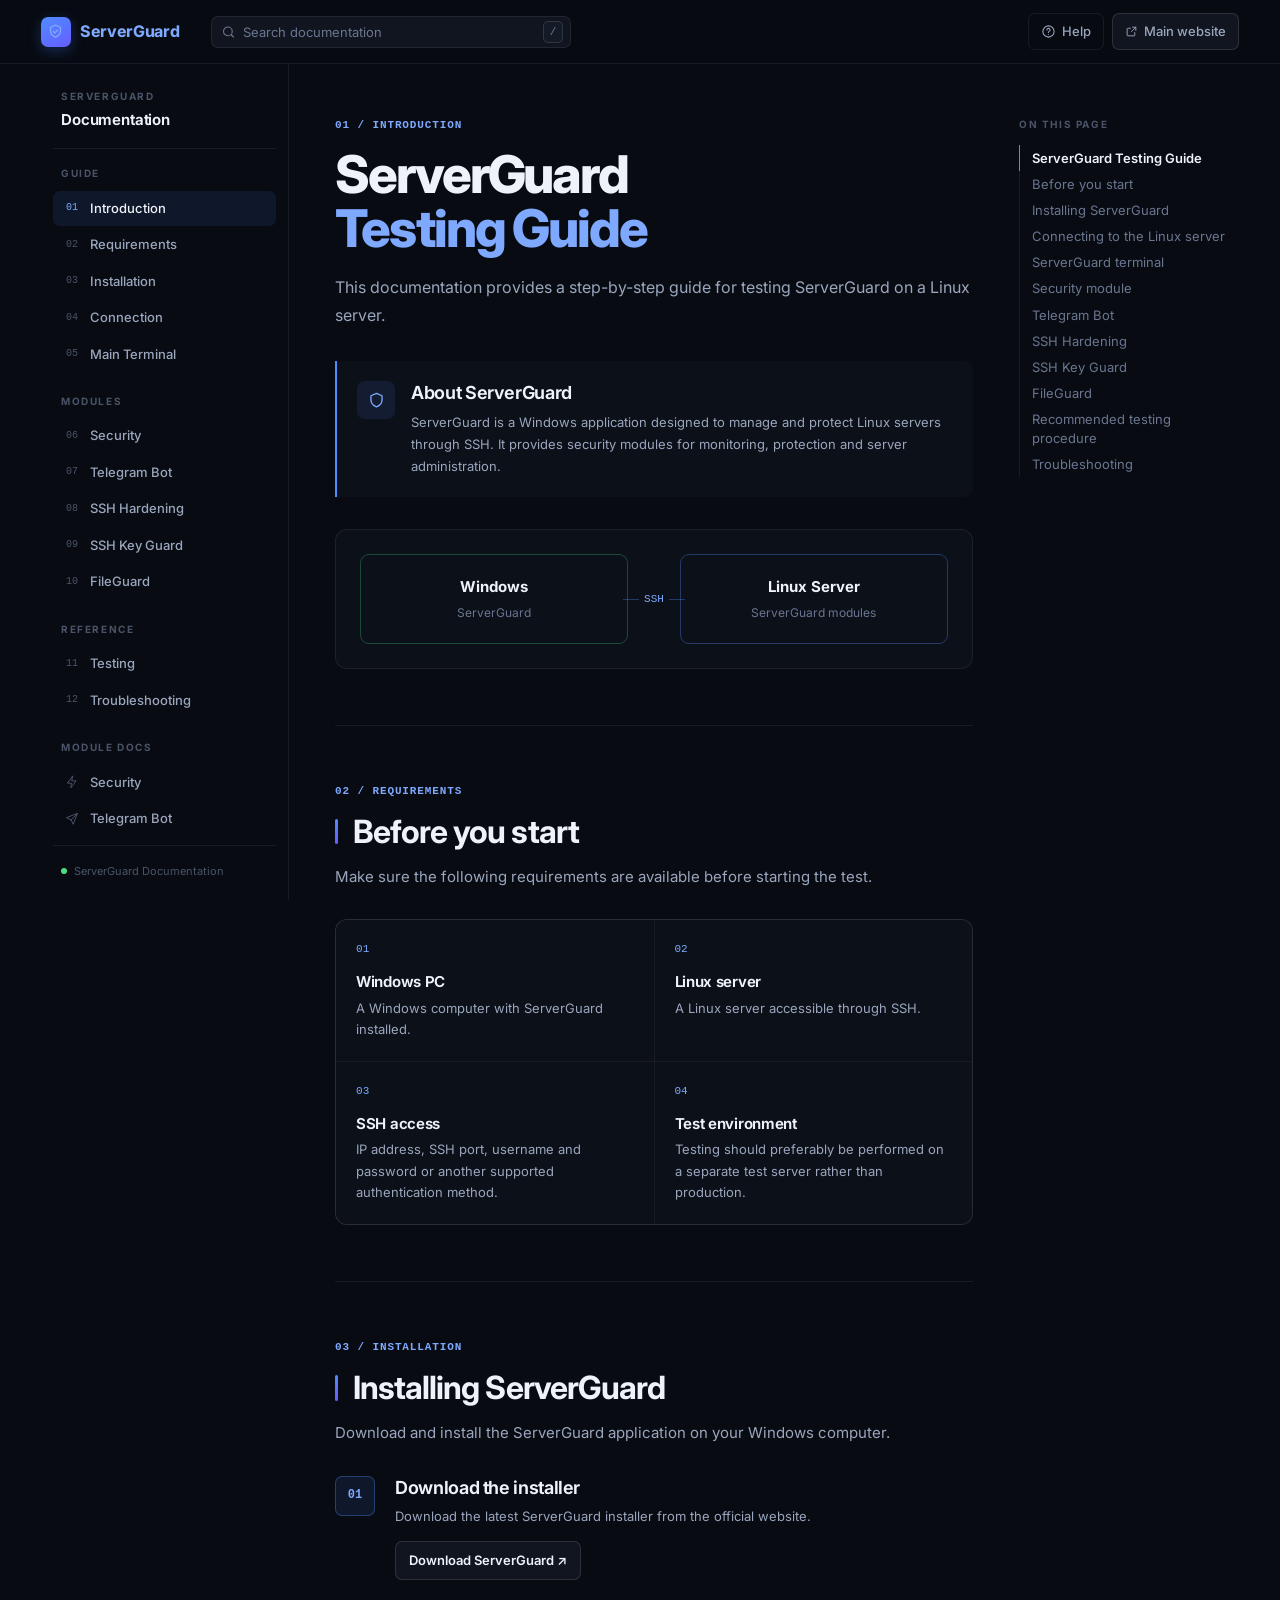
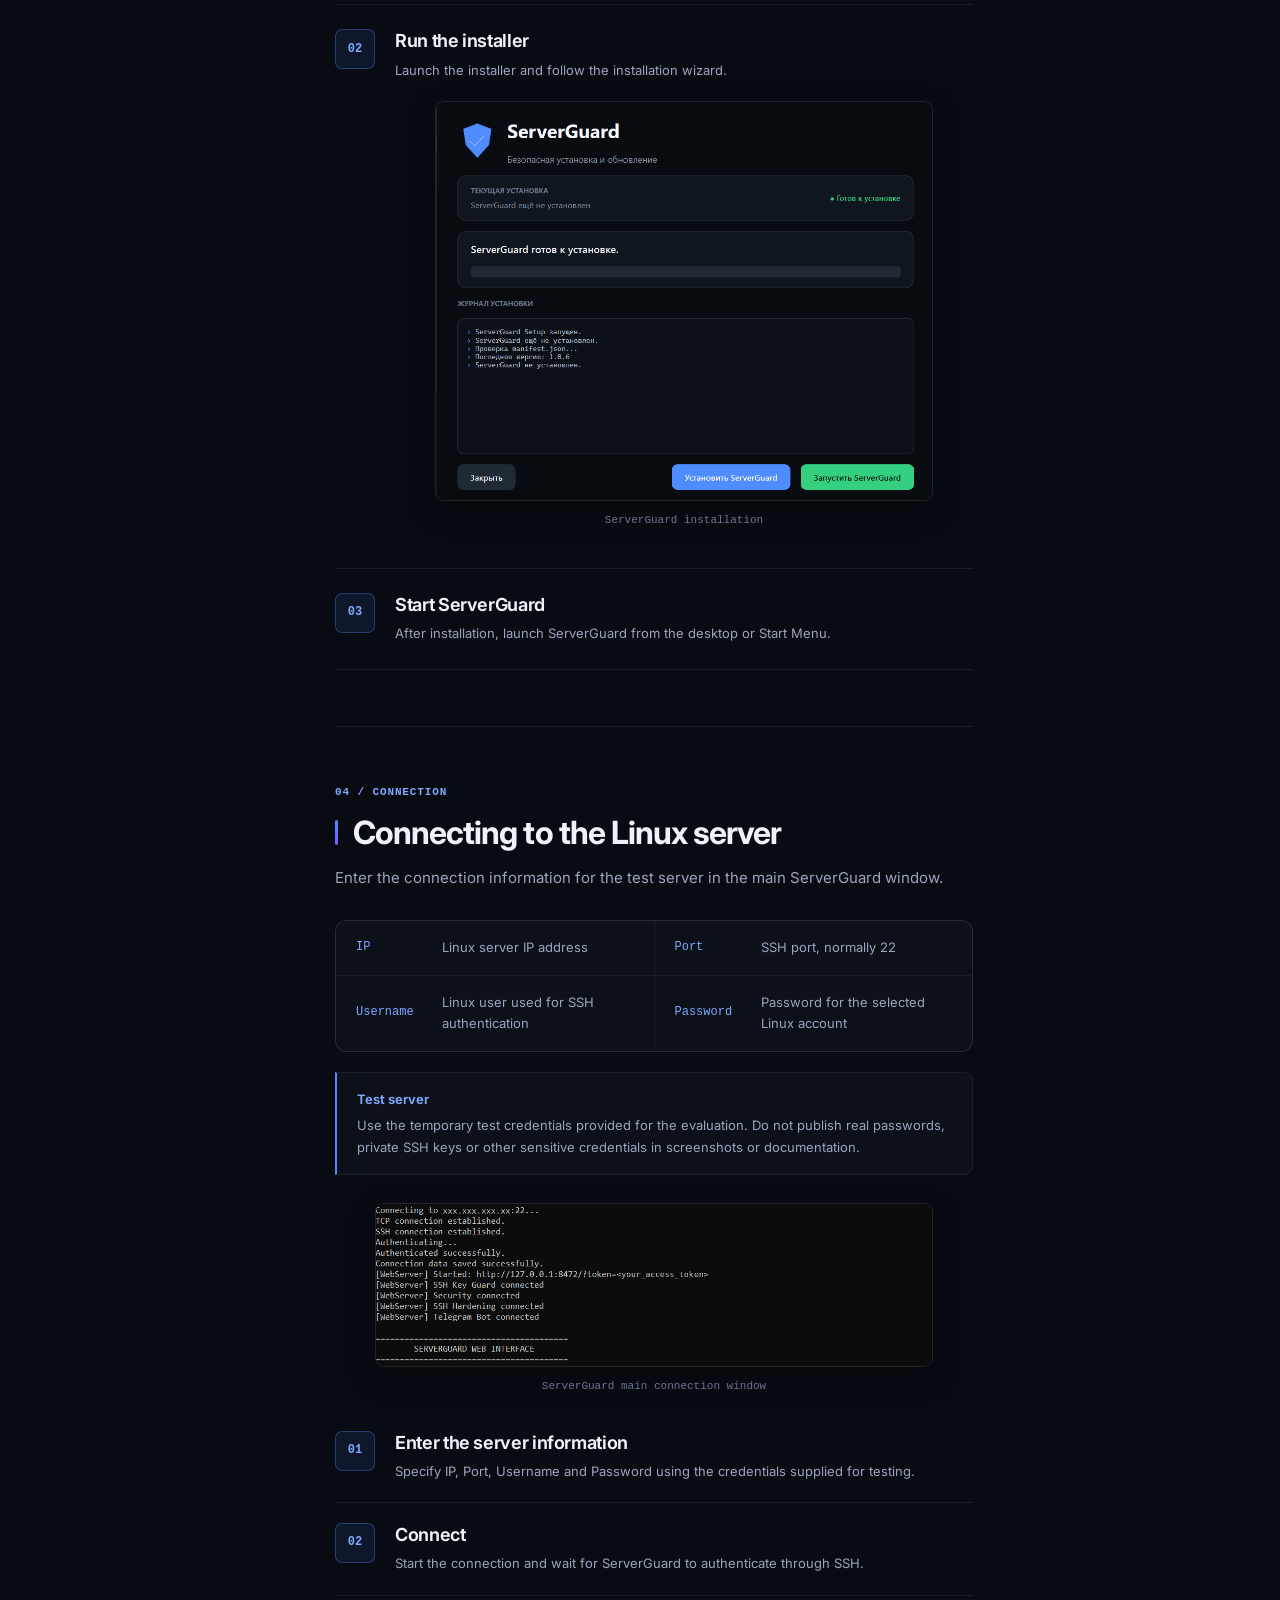
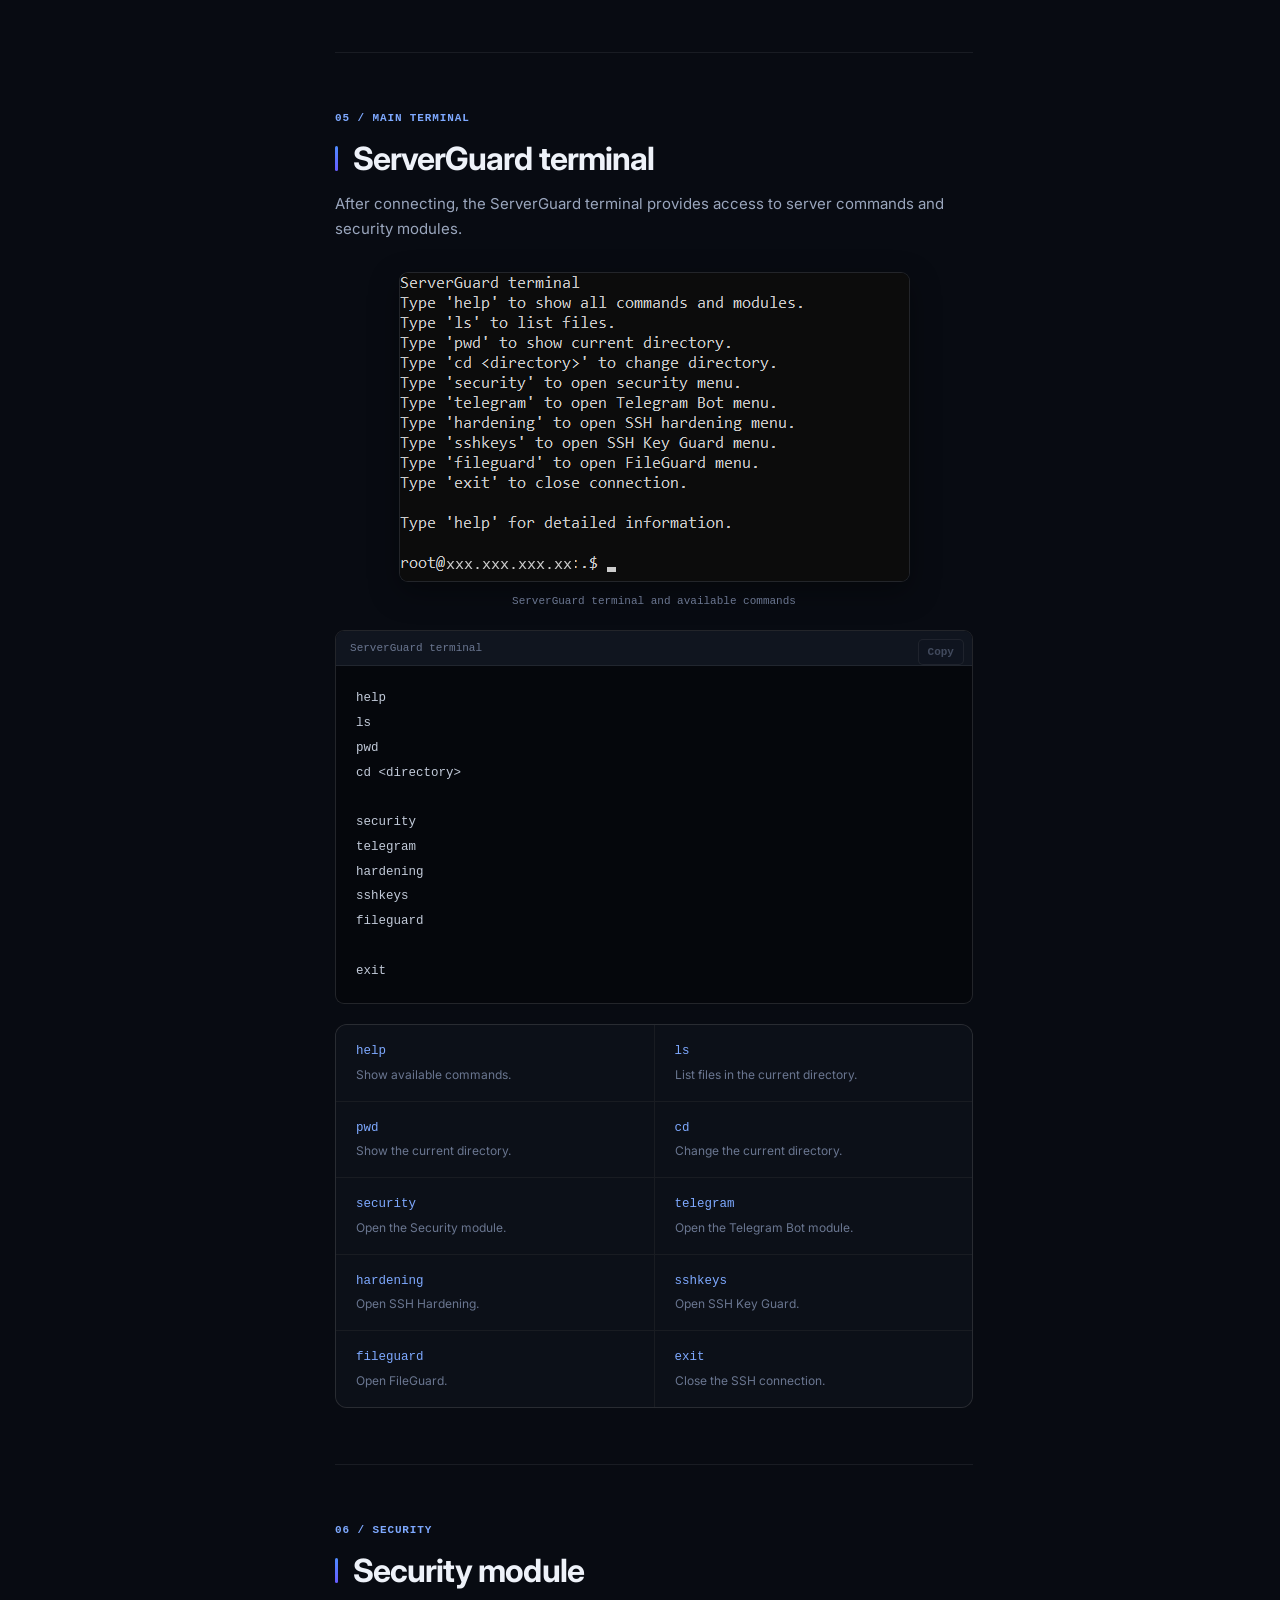
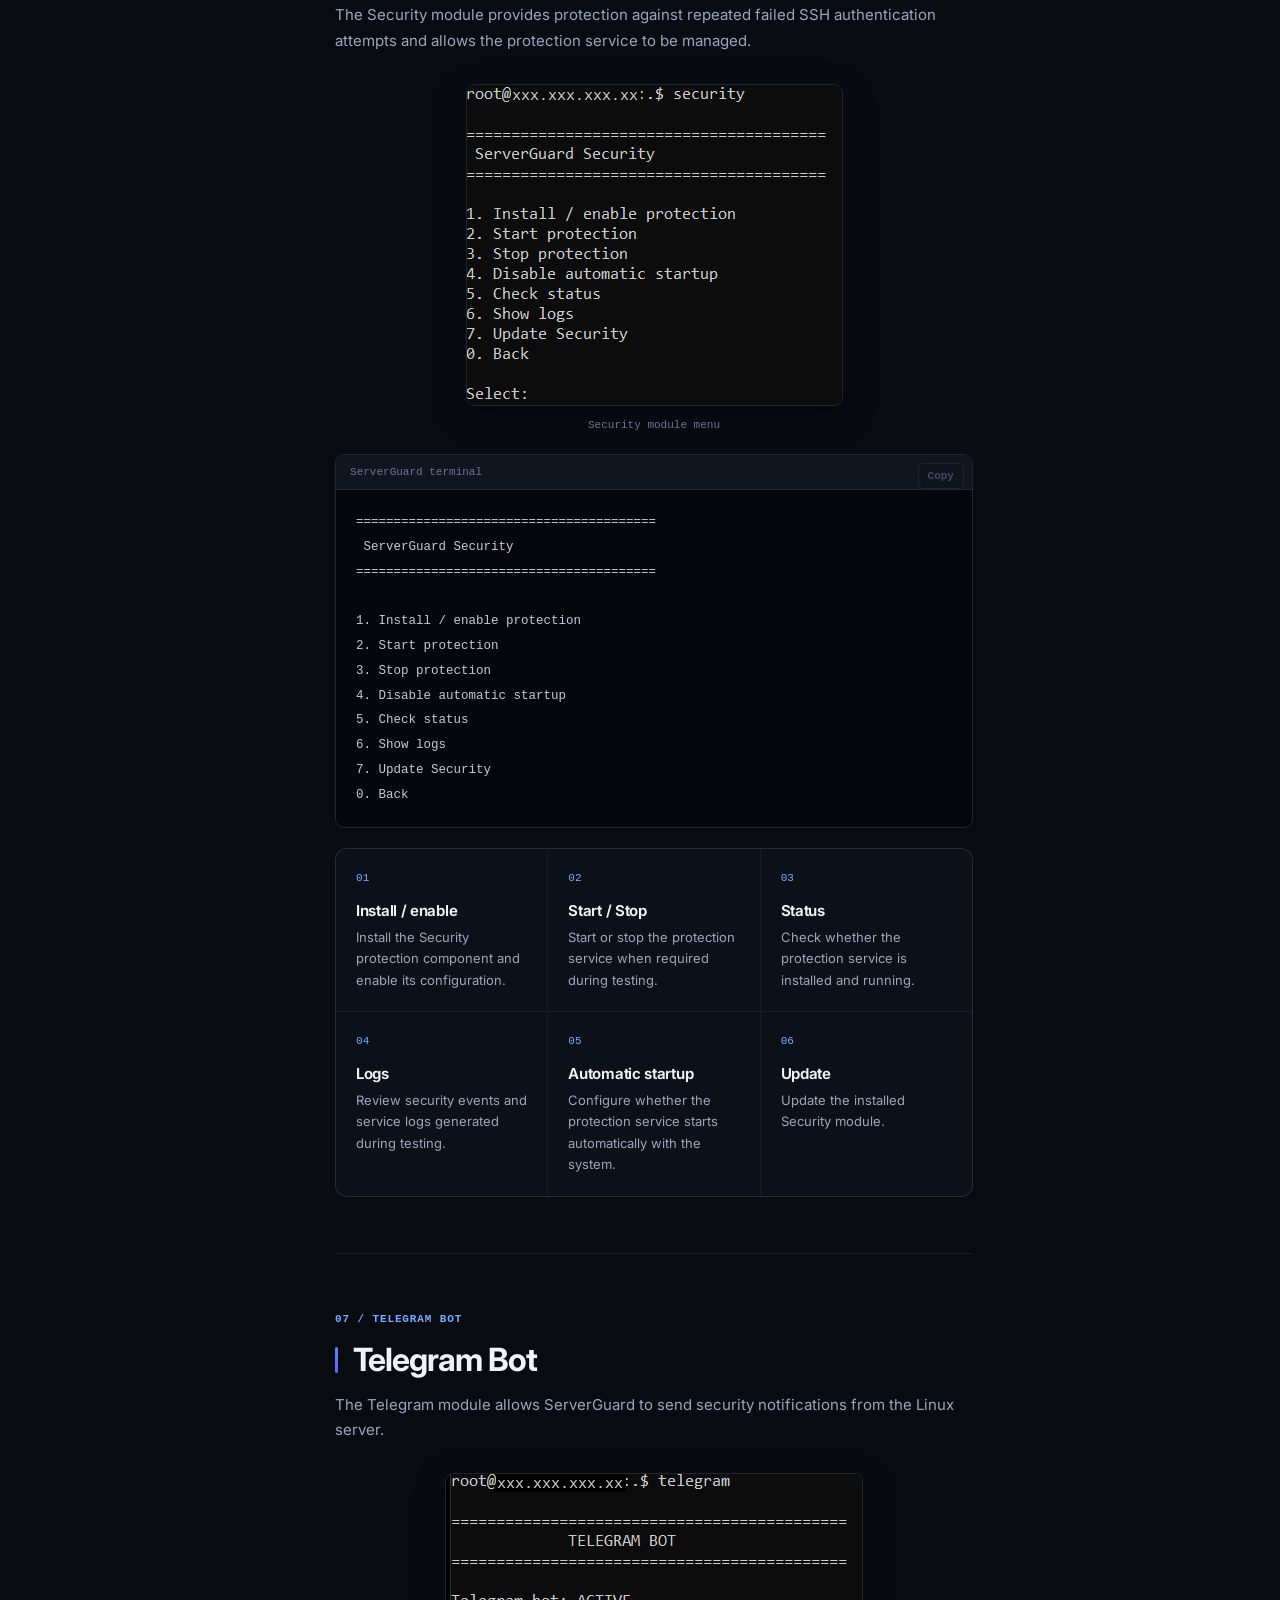
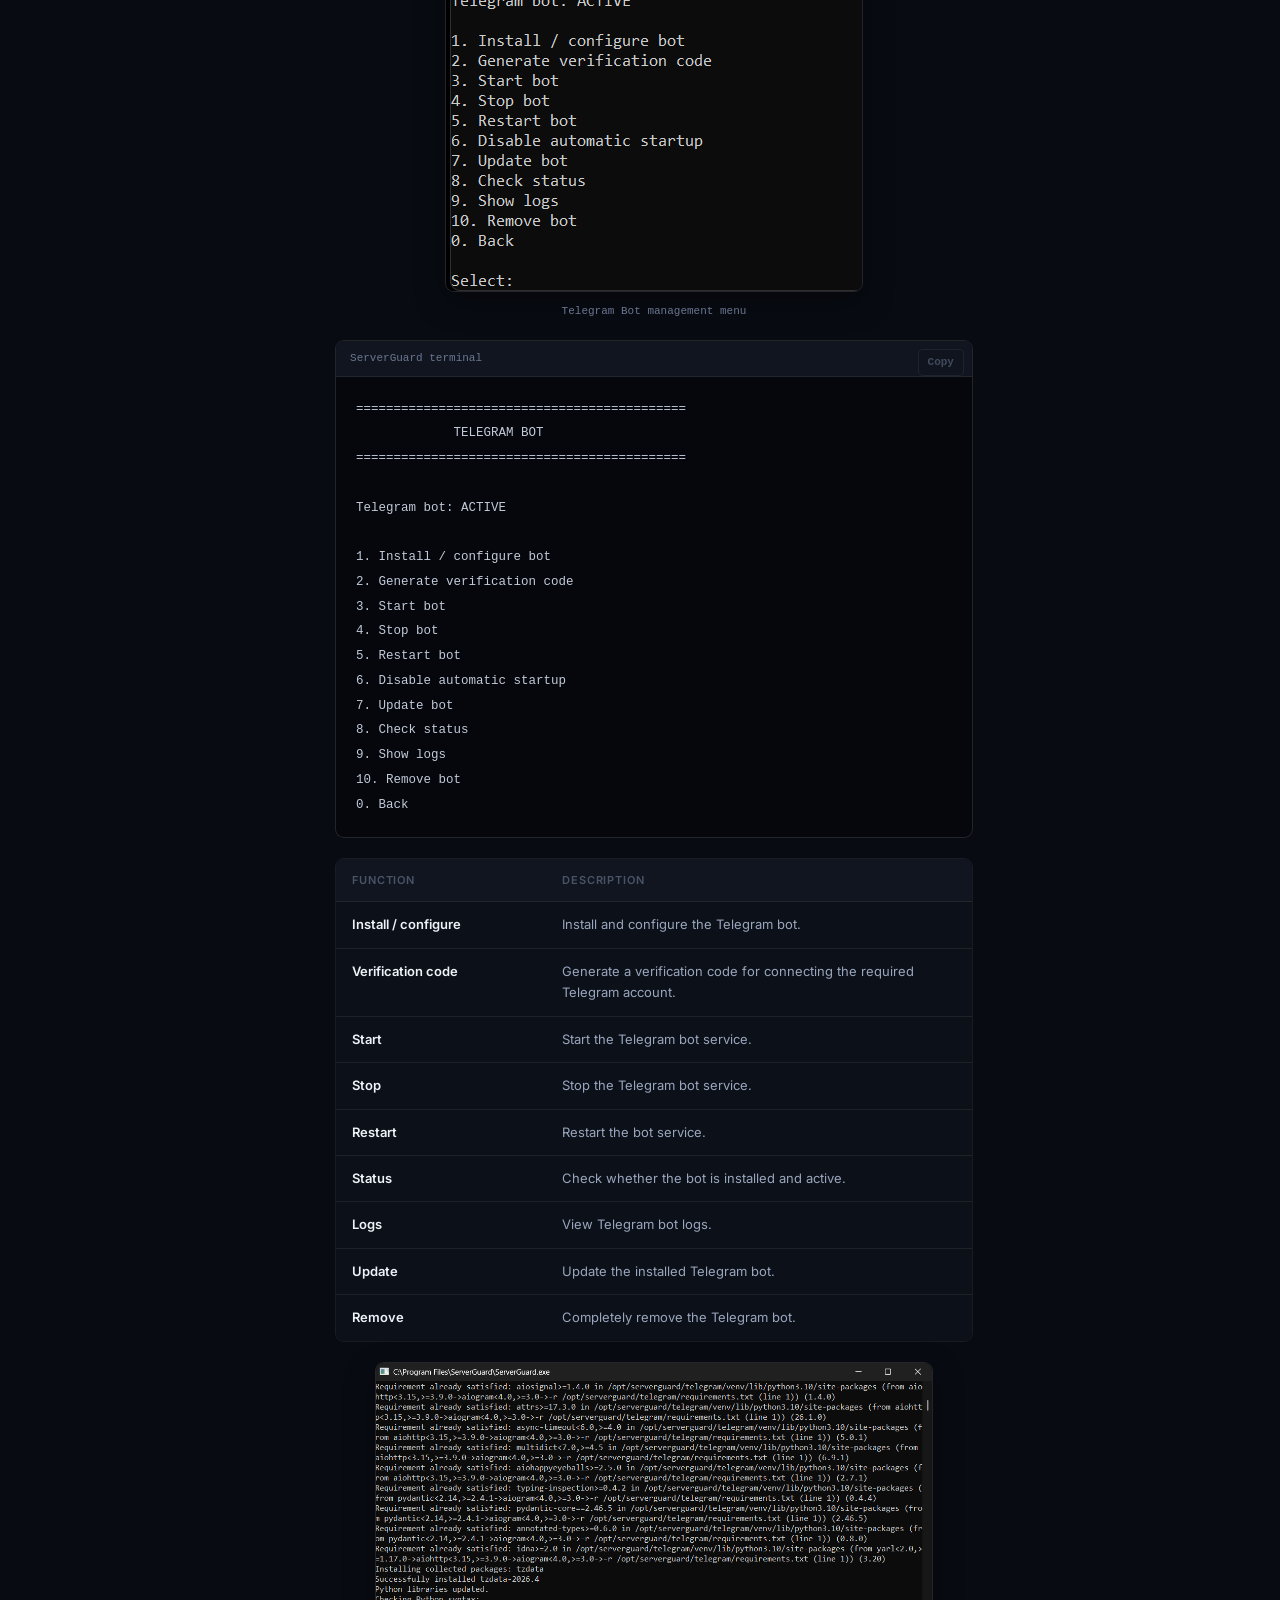
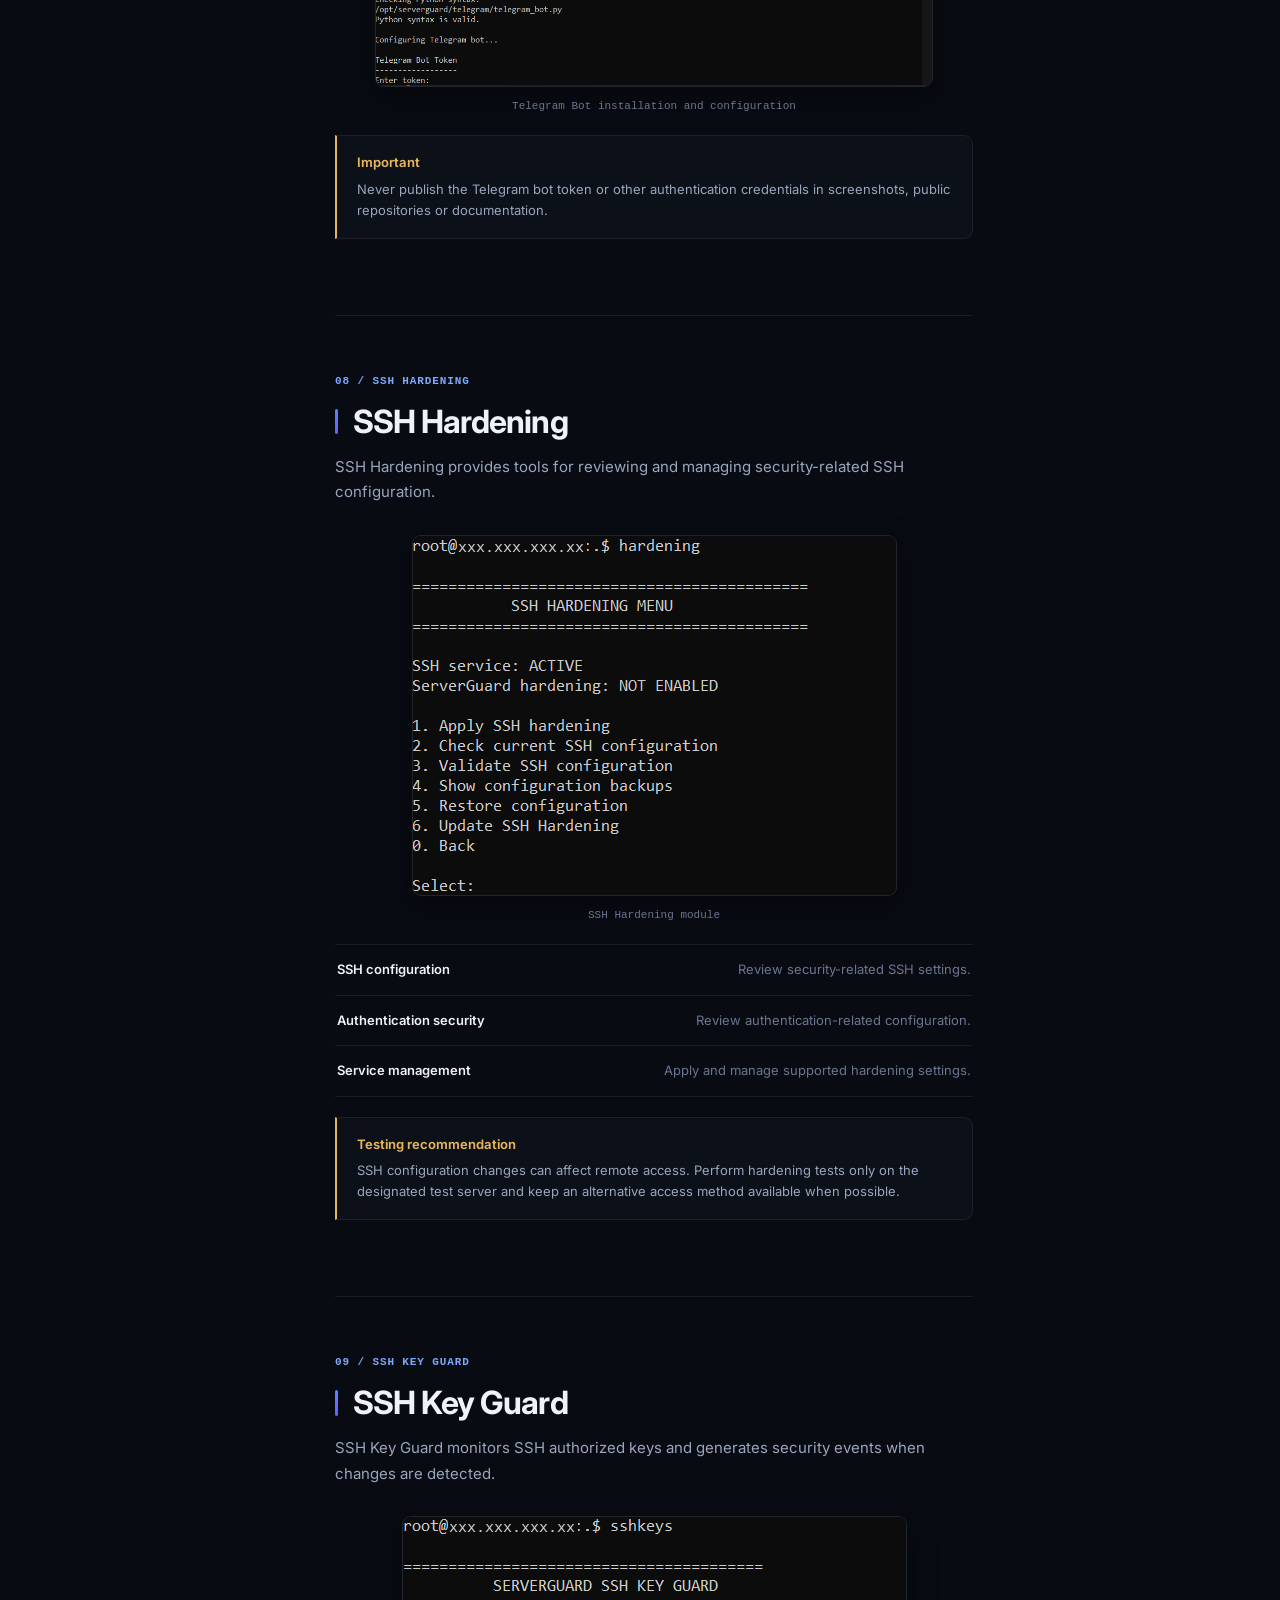
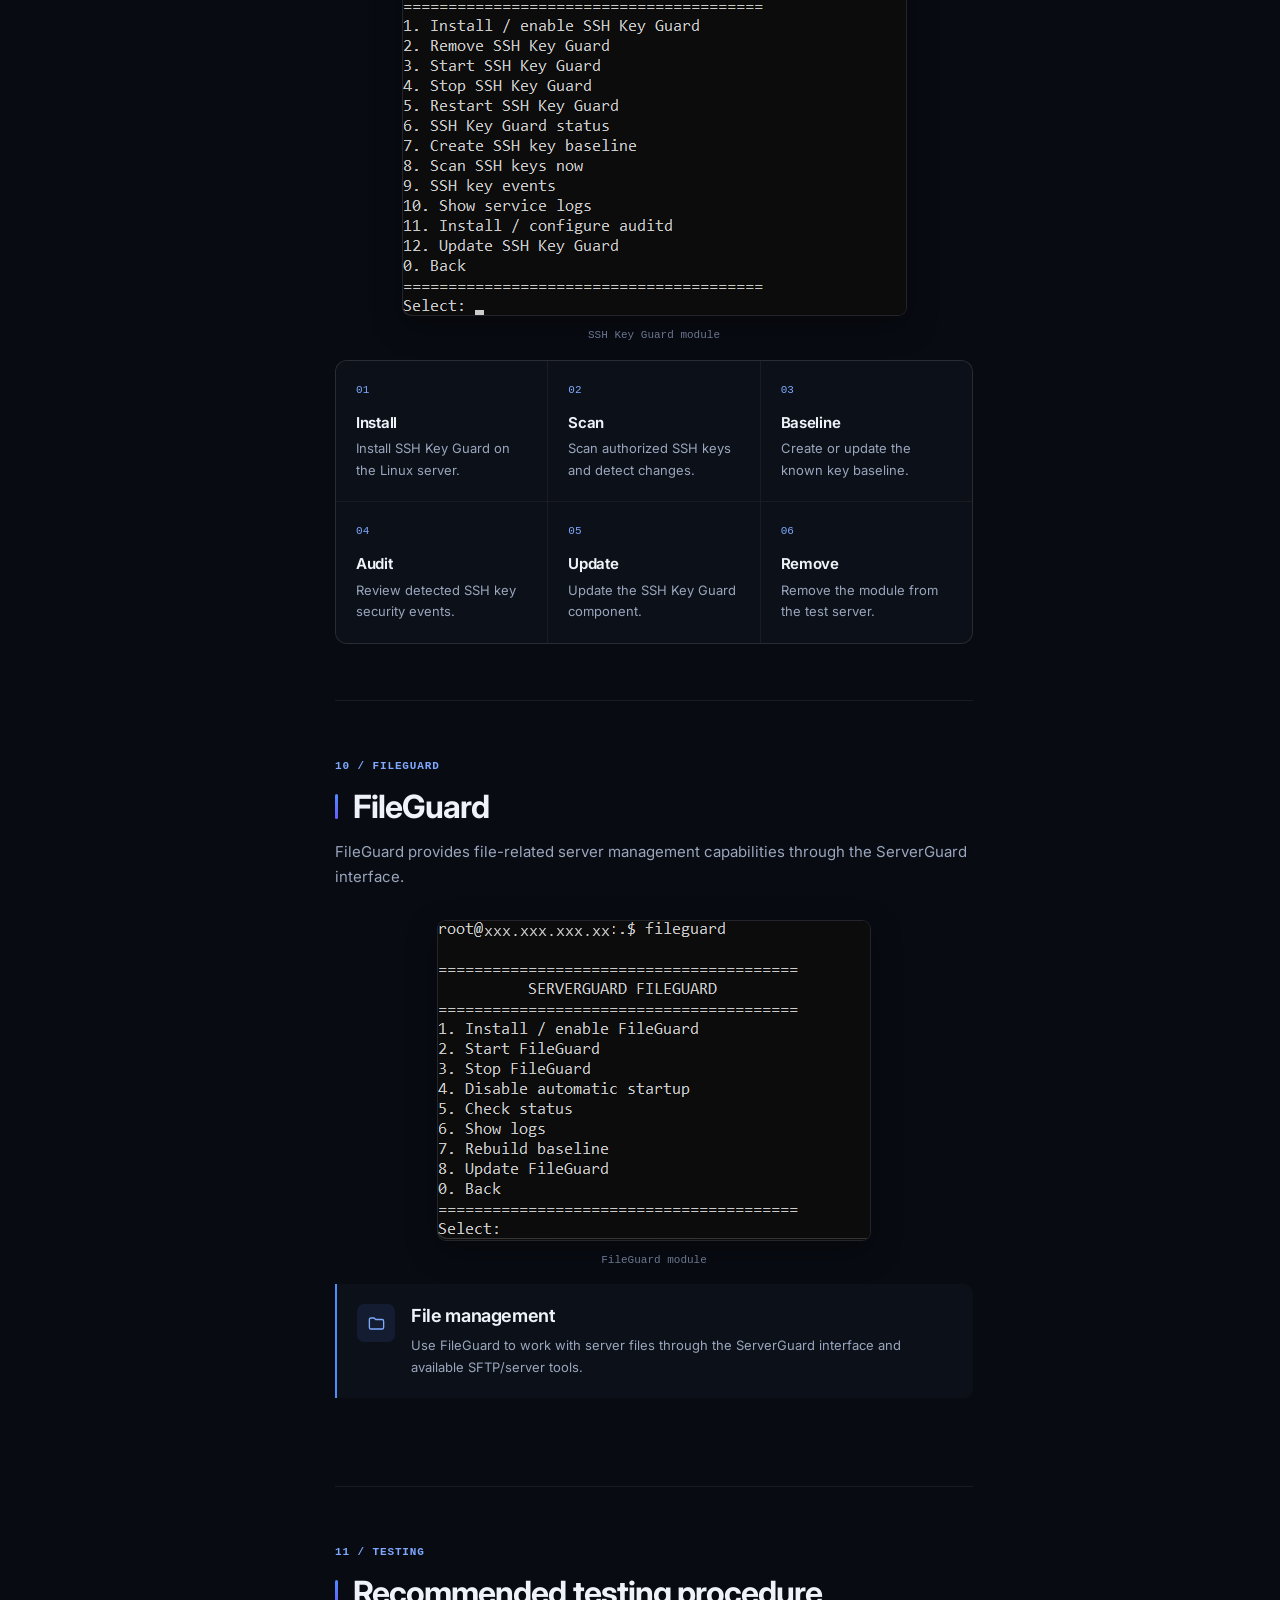
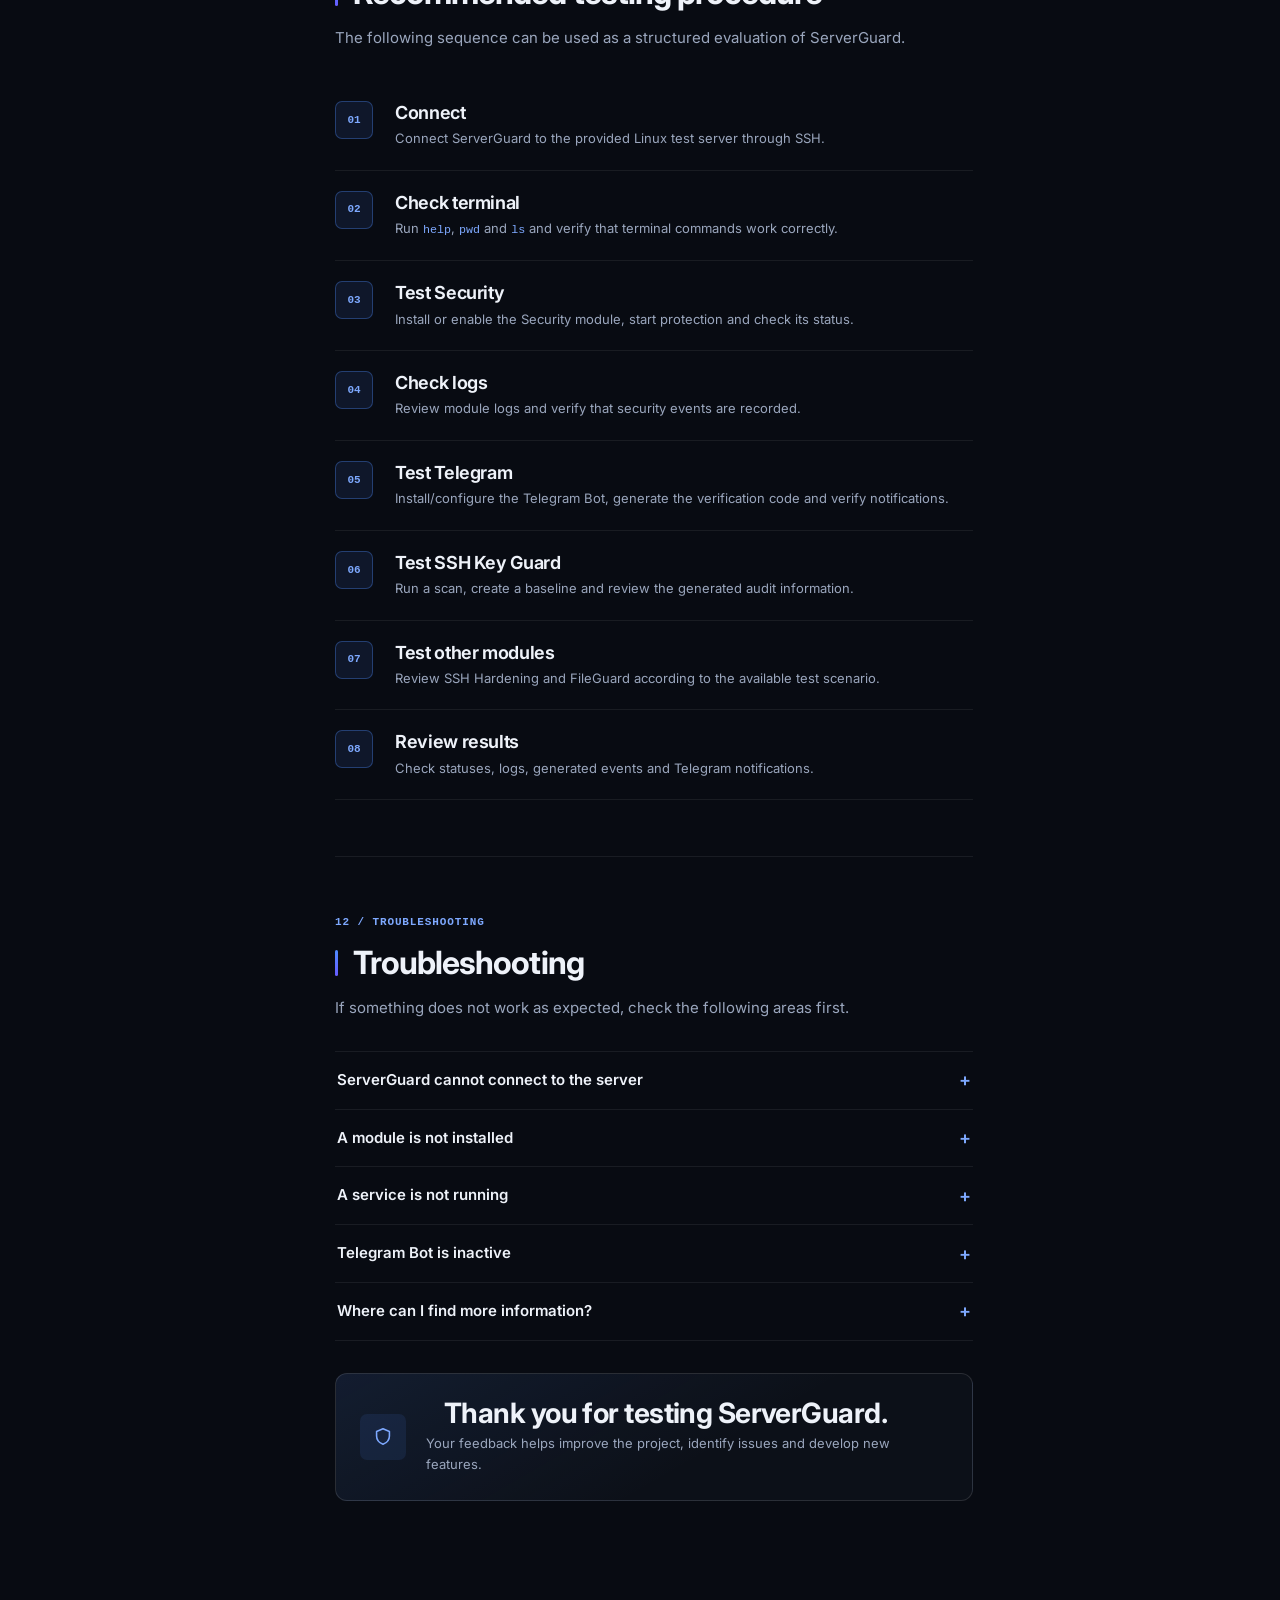
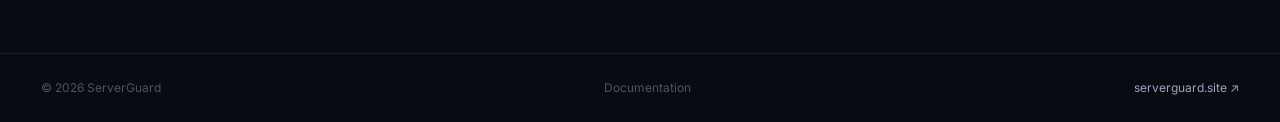
==== commit f425ed45: "fix: keep documentation navigation in the current tab Replace the per-page documentation scripts wit" ====
--- a/documentation/index.html
+++ b/documentation/index.html
@@ -31,6 +31,7 @@
 
     <link rel="stylesheet" href="../css/tokens.css">
     <link rel="stylesheet" href="css/style.css">
+    <link rel="stylesheet" href="css/module.css">
 </head>
 
 <body>
@@ -47,6 +48,7 @@
 <svg class="sr-only" aria-hidden="true" focusable="false">
     <symbol id="i-shield" viewBox="0 0 24 24"><path d="M12 3l7 3v5c0 4.4-3 7.5-7 9-4-1.5-7-4.6-7-9V6z"/></symbol>
     <symbol id="i-shield-check" viewBox="0 0 24 24"><path d="M12 3l7 3v5c0 4.4-3 7.5-7 9-4-1.5-7-4.6-7-9V6z"/><path d="M9 12l2 2 4-4"/></symbol>
+    <symbol id="i-book" viewBox="0 0 24 24"><path d="M4 5a2 2 0 0 1 2-2h13v16H6a2 2 0 0 0-2 2z"/><path d="M4 19a2 2 0 0 0 2 2h13"/></symbol>
     <symbol id="i-search" viewBox="0 0 24 24"><circle cx="11" cy="11" r="7"/><path d="M20 20l-3.6-3.6"/></symbol>
     <symbol id="i-help" viewBox="0 0 24 24"><circle cx="12" cy="12" r="9"/><path d="M9.5 9.5a2.5 2.5 0 1 1 3.4 2.3c-.8.4-1.1.9-1.1 1.7M12 16.5h.01"/></symbol>
     <symbol id="i-external" viewBox="0 0 24 24"><path d="M14 4h6v6M20 4l-8 8M18 14v5a1 1 0 0 1-1 1H5a1 1 0 0 1-1-1V7a1 1 0 0 1 1-1h5"/></symbol>
@@ -129,7 +131,7 @@
      LAYOUT
 ========================================================= -->
 
-<div class="documentation-layout">
+<div class="module-layout">
 
 
     <!-- =====================================================
@@ -275,7 +277,7 @@
          CONTENT
     ====================================================== -->
 
-    <main class="documentation-content">
+    <main class="module-content" id="docsMain">
 
 
         <!-- =================================================
@@ -1879,6 +1881,8 @@
 
     </main>
 
+    <aside class="page-toc" id="pageToc"></aside>
+
 </div>
 
 
@@ -1905,11 +1909,8 @@
     </div>
 
 </footer>
-
-
-<script src="js/main.js"></script>
-
-<script src="js/ui.js"></script>
+<script src="js/docs.js"></script>
+
 
 </body>
 
--- a/documentation/css/style.css
+++ b/documentation/css/style.css
@@ -281,20 +281,6 @@
    LAYOUT
    ========================================================= */
 
-.documentation-layout {
-    width: 100%;
-
-    margin: 0 auto;
-    padding-inline: var(--page-gutter);
-
-    display: grid;
-    grid-template-columns: var(--sidebar-w) minmax(0, 1fr);
-    gap: clamp(40px, 4vw, 72px);
-
-    padding-top: var(--header-h);
-}
-
-
 /* =========================================================
    SIDEBAR
    ========================================================= */
@@ -494,11 +480,6 @@
 /* =========================================================
    CONTENT — SHARED
    ========================================================= */
-
-.documentation-content {
-    min-width: 0;
-    padding: 56px 0 96px;
-}
 
 .doc-section {
     padding: 56px 0;
@@ -1511,11 +1492,6 @@
 
 @media (max-width: 1100px) {
 
-    .documentation-layout {
-        grid-template-columns: 204px minmax(0, 1fr);
-        gap: var(--sp-7);
-    }
-
     .module-grid {
         grid-template-columns: repeat(2, 1fr);
     }
@@ -1550,11 +1526,6 @@
 
 @media (max-width: 820px) {
 
-    .documentation-layout {
-        display: block;
-        width: 100%;
-    }
-
     .sidebar {
         position: fixed;
 
@@ -1581,10 +1552,6 @@
 
     .mobile-menu-button {
         display: inline-flex;
-    }
-
-    .documentation-content {
-        padding-top: var(--sp-8);
     }
 
     .requirements-grid,
--- a/documentation/css/module.css
+++ b/documentation/css/module.css
@@ -0,0 +1,508 @@
+/* =========================================================
+   SERVERGUARD — MODULE DOCUMENTATION PAGES
+   Loaded AFTER css/style.css. Depends on css/tokens.css.
+   Dense, purpose-built reading layout for module docs.
+   ========================================================= */
+
+
+/* =========================================================
+   LAYOUT
+   ========================================================= */
+
+.module-layout {
+    width: 100%;
+
+    margin: 0 auto;
+    padding-inline: var(--page-gutter);
+
+    display: grid;
+    grid-template-columns: var(--sidebar-w) minmax(0, 1fr) var(--toc-w);
+    gap: clamp(40px, 3.6vw, 64px);
+
+    padding-top: var(--header-h);
+}
+
+.module-content {
+    min-width: 0;
+    padding: 52px 0 96px;
+}
+
+
+/* =========================================================
+   MODULE HEAD
+   ========================================================= */
+
+.module-head {
+    margin-bottom: var(--sp-8);
+    padding-bottom: var(--sp-6);
+
+    border-bottom: 1px solid var(--border);
+}
+
+.module-head h1 {
+    font-size: clamp(34px, 4.4vw, 52px);
+    line-height: 1.04;
+    letter-spacing: -0.04em;
+    font-weight: 800;
+
+    margin-bottom: 14px;
+}
+
+.module-head p {
+    max-width: 78ch;
+
+    color: var(--text-secondary);
+    font-size: var(--fs-md);
+    line-height: 1.72;
+}
+
+.breadcrumb {
+    display: flex;
+    flex-wrap: wrap;
+    align-items: center;
+    gap: 8px;
+
+    margin-bottom: 18px;
+
+    color: var(--text-muted);
+
+    font-family: var(--font-mono);
+    font-size: 11px;
+}
+
+.breadcrumb a {
+    color: var(--text-secondary);
+    transition: color var(--t);
+}
+
+.breadcrumb a:hover {
+    color: var(--text);
+}
+
+.breadcrumb .sep {
+    color: var(--text-faint);
+}
+
+.breadcrumb [aria-current="page"] {
+    color: var(--accent-text);
+}
+
+
+/* =========================================================
+   ARTICLE
+   ========================================================= */
+
+.doc-article {
+    color: var(--text-secondary);
+    font-size: var(--fs-base);
+    line-height: 1.8;
+}
+
+/* The article column is flexible and now spans the remaining
+   width. Prose keeps a readable measure, while code blocks,
+   tables and images use the full column. */
+.doc-article > p,
+.doc-article > ul,
+.doc-article > ol,
+.doc-article > blockquote,
+.doc-article > h2,
+.doc-article > h3,
+.doc-article > h4 {
+    max-width: 82ch;
+}
+
+.doc-article h2 {
+    position: relative;
+
+    margin: 52px 0 16px;
+    padding-left: 18px;
+
+    font-size: clamp(22px, 2.4vw, 28px);
+    line-height: 1.2;
+    font-weight: 700;
+    letter-spacing: -0.03em;
+
+    color: var(--text);
+
+    scroll-margin-top: calc(var(--header-h) + 24px);
+}
+
+.doc-article h2::before {
+    content: "";
+
+    position: absolute;
+    left: 0;
+    top: 0.18em;
+    bottom: 0.18em;
+
+    width: 3px;
+
+    border-radius: 2px;
+
+    background: linear-gradient(var(--accent), var(--accent-2));
+}
+
+.doc-article h2:first-child {
+    margin-top: 0;
+}
+
+.doc-article h3 {
+    margin: 34px 0 10px;
+
+    font-size: var(--fs-lg);
+    font-weight: 650;
+
+    color: var(--text);
+
+    scroll-margin-top: calc(var(--header-h) + 24px);
+}
+
+.doc-article h4 {
+    margin: 26px 0 8px;
+
+    font-size: var(--fs-base);
+    font-weight: 650;
+
+    color: var(--text);
+
+    scroll-margin-top: calc(var(--header-h) + 24px);
+}
+
+.doc-article p {
+    margin: 0 0 16px;
+}
+
+.doc-article ul,
+.doc-article ol {
+    margin: 0 0 var(--sp-5) var(--sp-5);
+    padding-left: 6px;
+}
+
+.doc-article li {
+    margin-bottom: 6px;
+}
+
+.doc-article a {
+    color: var(--accent-text);
+    border-bottom: 1px solid var(--border-accent);
+}
+
+.doc-article a:hover {
+    color: #fff;
+}
+
+.doc-article strong {
+    color: var(--text);
+    font-weight: 650;
+}
+
+.doc-article hr {
+    margin: var(--sp-9) 0;
+
+    border: 0;
+    border-top: 1px solid var(--border);
+}
+
+.doc-article blockquote {
+    margin: var(--sp-5) 0;
+    padding: 14px 18px;
+
+    border-left: 2px solid var(--accent);
+
+    border-radius: 0 var(--r-md) var(--r-md) 0;
+
+    background: var(--surface);
+
+    color: var(--text);
+}
+
+.doc-article blockquote p:last-child {
+    margin: 0;
+}
+
+.doc-article :not(pre) > code {
+    padding: 2px 6px;
+
+    border-radius: var(--r-xs);
+
+    background: var(--surface-3);
+    color: var(--accent-text);
+
+    font-size: 0.86em;
+}
+
+
+/* =========================================================
+   CODE BLOCKS
+   ========================================================= */
+
+.doc-article pre {
+    position: relative;
+
+    margin: var(--sp-5) 0;
+    padding: var(--sp-5);
+
+    overflow-x: auto;
+
+    border-radius: var(--r-lg);
+    border: 1px solid var(--border-strong);
+
+    background: var(--bg-deep);
+
+    tab-size: 4;
+}
+
+.doc-article pre::before {
+    content: "";
+
+    position: absolute;
+    top: 0;
+    left: 0;
+    right: 0;
+
+    height: 1px;
+
+    background: linear-gradient(90deg, var(--accent-soft-strong), transparent);
+}
+
+.doc-article pre code {
+    color: #c2cad9;
+    font-size: 12.5px;
+    line-height: 1.7;
+
+    white-space: pre;
+}
+
+.copy-btn {
+    position: absolute;
+    top: 8px;
+    right: 8px;
+
+    padding: 3px 9px;
+
+    border-radius: var(--r-sm);
+    border: 1px solid var(--border-strong);
+
+    background: var(--surface-2);
+    color: var(--text-muted);
+
+    font-size: 11px;
+    font-weight: 600;
+
+    cursor: pointer;
+
+    opacity: 0.55;
+
+    transition: opacity var(--t), color var(--t), background var(--t);
+}
+
+.doc-article pre:hover .copy-btn,
+.copy-btn:focus-visible {
+    opacity: 1;
+}
+
+.copy-btn:hover {
+    color: #fff;
+    background: var(--surface-3);
+}
+
+
+/* =========================================================
+   TABLES
+   ========================================================= */
+
+.doc-article table {
+    width: 100%;
+
+    display: block;
+    overflow-x: auto;
+
+    border-collapse: collapse;
+
+    margin: var(--sp-5) 0;
+
+    font-size: var(--fs-sm);
+}
+
+.doc-article th,
+.doc-article td {
+    padding: 9px 14px;
+
+    text-align: left;
+
+    border-bottom: 1px solid var(--border);
+}
+
+.doc-article th {
+    color: var(--text-faint);
+    background: var(--surface-2);
+
+    font-size: 11px;
+    font-weight: 600;
+    letter-spacing: 0.06em;
+    text-transform: uppercase;
+}
+
+.doc-article img {
+    max-width: 100%;
+
+    margin: var(--sp-5) 0;
+
+    border-radius: var(--r-lg);
+    border: 1px solid var(--border-strong);
+}
+
+
+/* =========================================================
+   TABLE OF CONTENTS
+   ========================================================= */
+
+.page-toc {
+    position: sticky;
+    top: var(--header-h);
+
+    align-self: start;
+
+    max-height: calc(100vh - var(--header-h) - var(--sp-6));
+    overflow-y: auto;
+
+    padding: 52px 0 0;
+
+    font-size: var(--fs-sm);
+}
+
+.page-toc-title {
+    margin-bottom: 12px;
+
+    color: var(--text-faint);
+    font-size: 10px;
+    font-weight: 700;
+    letter-spacing: 0.16em;
+}
+
+.page-toc a {
+    display: block;
+
+    padding: 4px 0 4px 12px;
+
+    border-left: 1px solid var(--border);
+
+    color: var(--text-muted);
+    line-height: 1.4;
+
+    transition: color var(--t), border-color var(--t);
+}
+
+.page-toc a.toc-h3 {
+    padding-left: 22px;
+    font-size: 11px;
+}
+
+.page-toc a:hover {
+    color: var(--text-secondary);
+}
+
+.page-toc a.active {
+    color: var(--text);
+    border-left-color: var(--accent);
+    font-weight: 600;
+}
+
+
+/* =========================================================
+   PAGER
+   ========================================================= */
+
+.pager {
+    display: grid;
+    grid-template-columns: 1fr 1fr;
+    gap: var(--sp-3);
+
+    margin-top: var(--sp-9);
+    padding-top: var(--sp-6);
+
+    border-top: 1px solid var(--border);
+}
+
+.pager a {
+    padding: var(--sp-4) var(--sp-5);
+
+    border-radius: var(--r-lg);
+    border: 1px solid var(--border);
+
+    background: var(--surface);
+
+    transition: border-color var(--t), background var(--t);
+}
+
+.pager a:hover {
+    border-color: var(--border-accent);
+    background: var(--surface-2);
+}
+
+.pager small {
+    display: block;
+
+    margin-bottom: 3px;
+
+    color: var(--text-muted);
+    font-family: var(--font-mono);
+    font-size: 11px;
+}
+
+.pager strong {
+    color: var(--accent-text);
+    font-size: var(--fs-base);
+}
+
+.pager .next {
+    text-align: right;
+    grid-column: 2;
+}
+
+
+/* =========================================================
+   RESPONSIVE
+   ========================================================= */
+
+@media (max-width: 1250px) {
+
+    .module-layout {
+        grid-template-columns: var(--sidebar-w) minmax(0, 1fr);
+    }
+
+    .page-toc {
+        display: none;
+    }
+}
+
+@media (max-width: 820px) {
+
+    .module-layout {
+        display: block;
+        width: 100%;
+    }
+
+    .module-content {
+        padding-top: 28px;
+    }
+
+    .pager {
+        grid-template-columns: 1fr;
+    }
+
+    .pager .next {
+        grid-column: 1;
+    }
+}
+
+@media (max-width: 620px) {
+
+    .doc-article h2 {
+        font-size: 20px;
+    }
+
+    .copy-btn {
+        opacity: 1;
+    }
+}
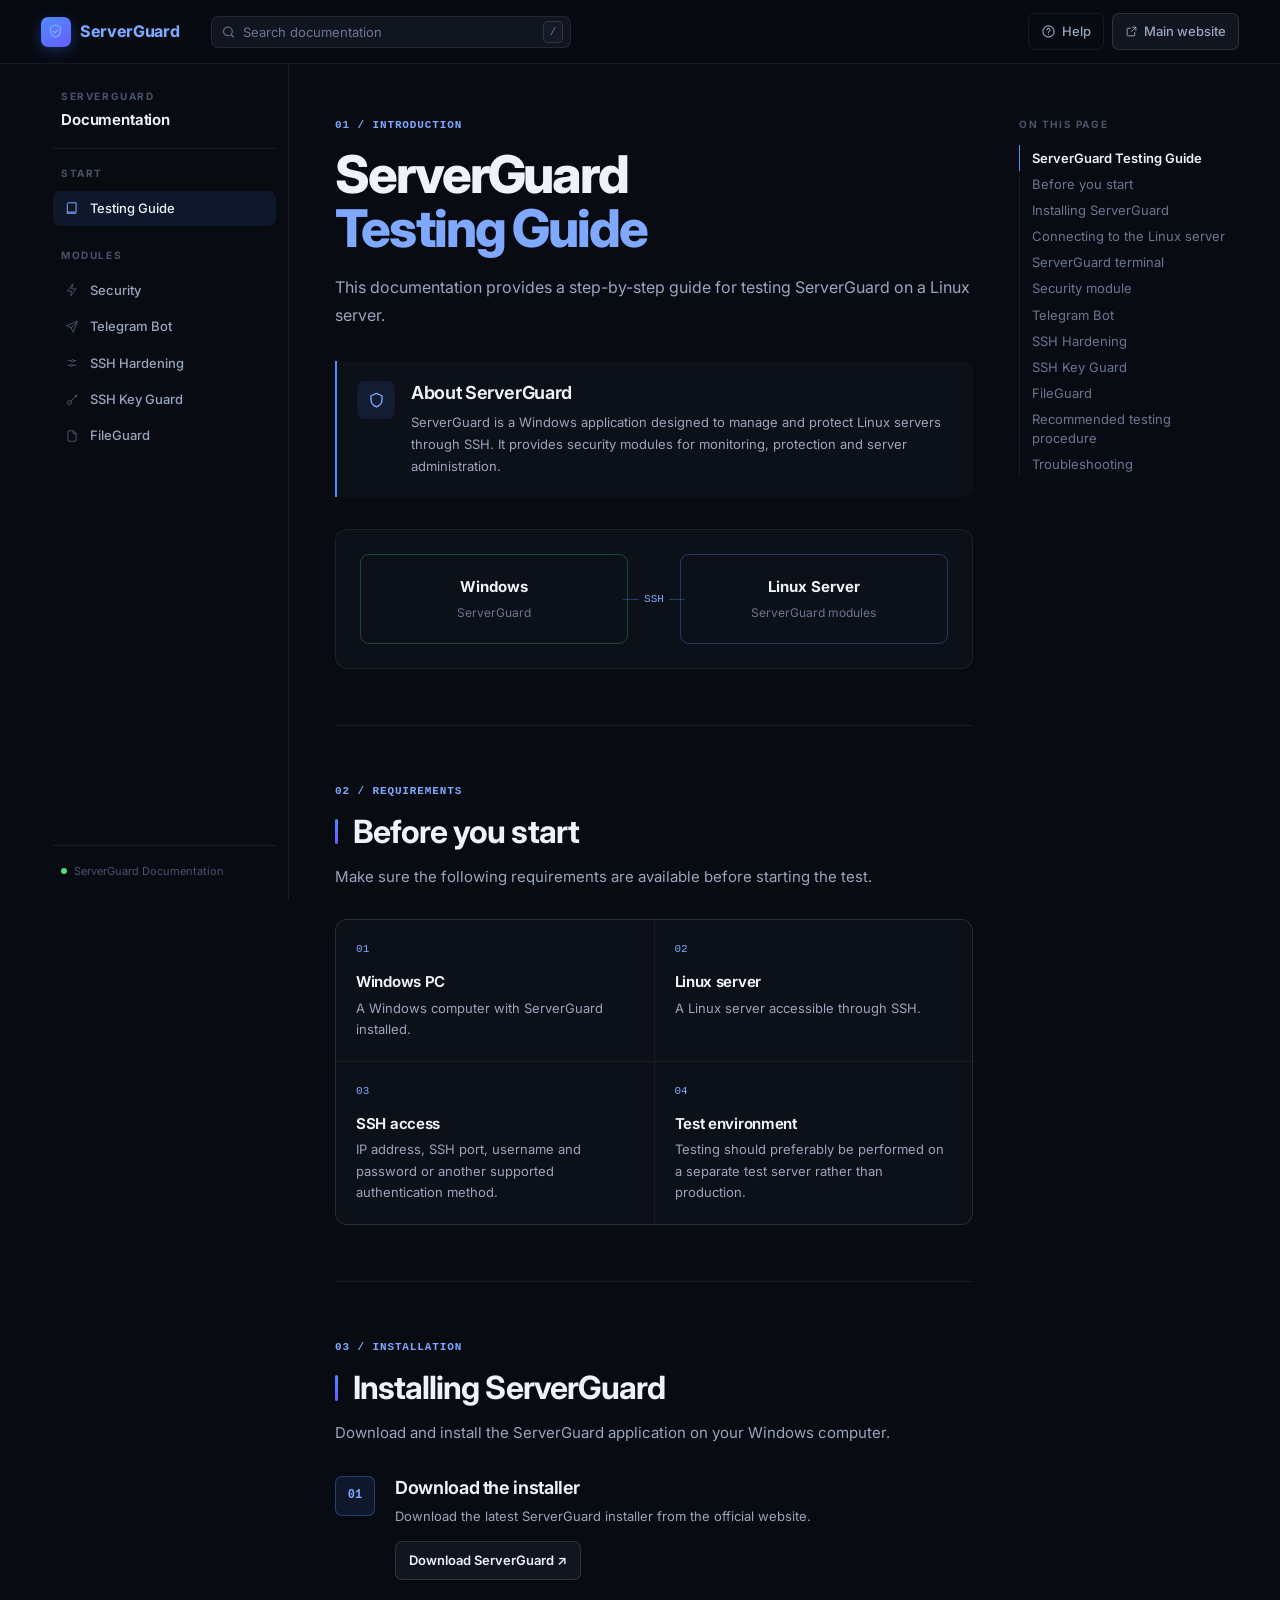
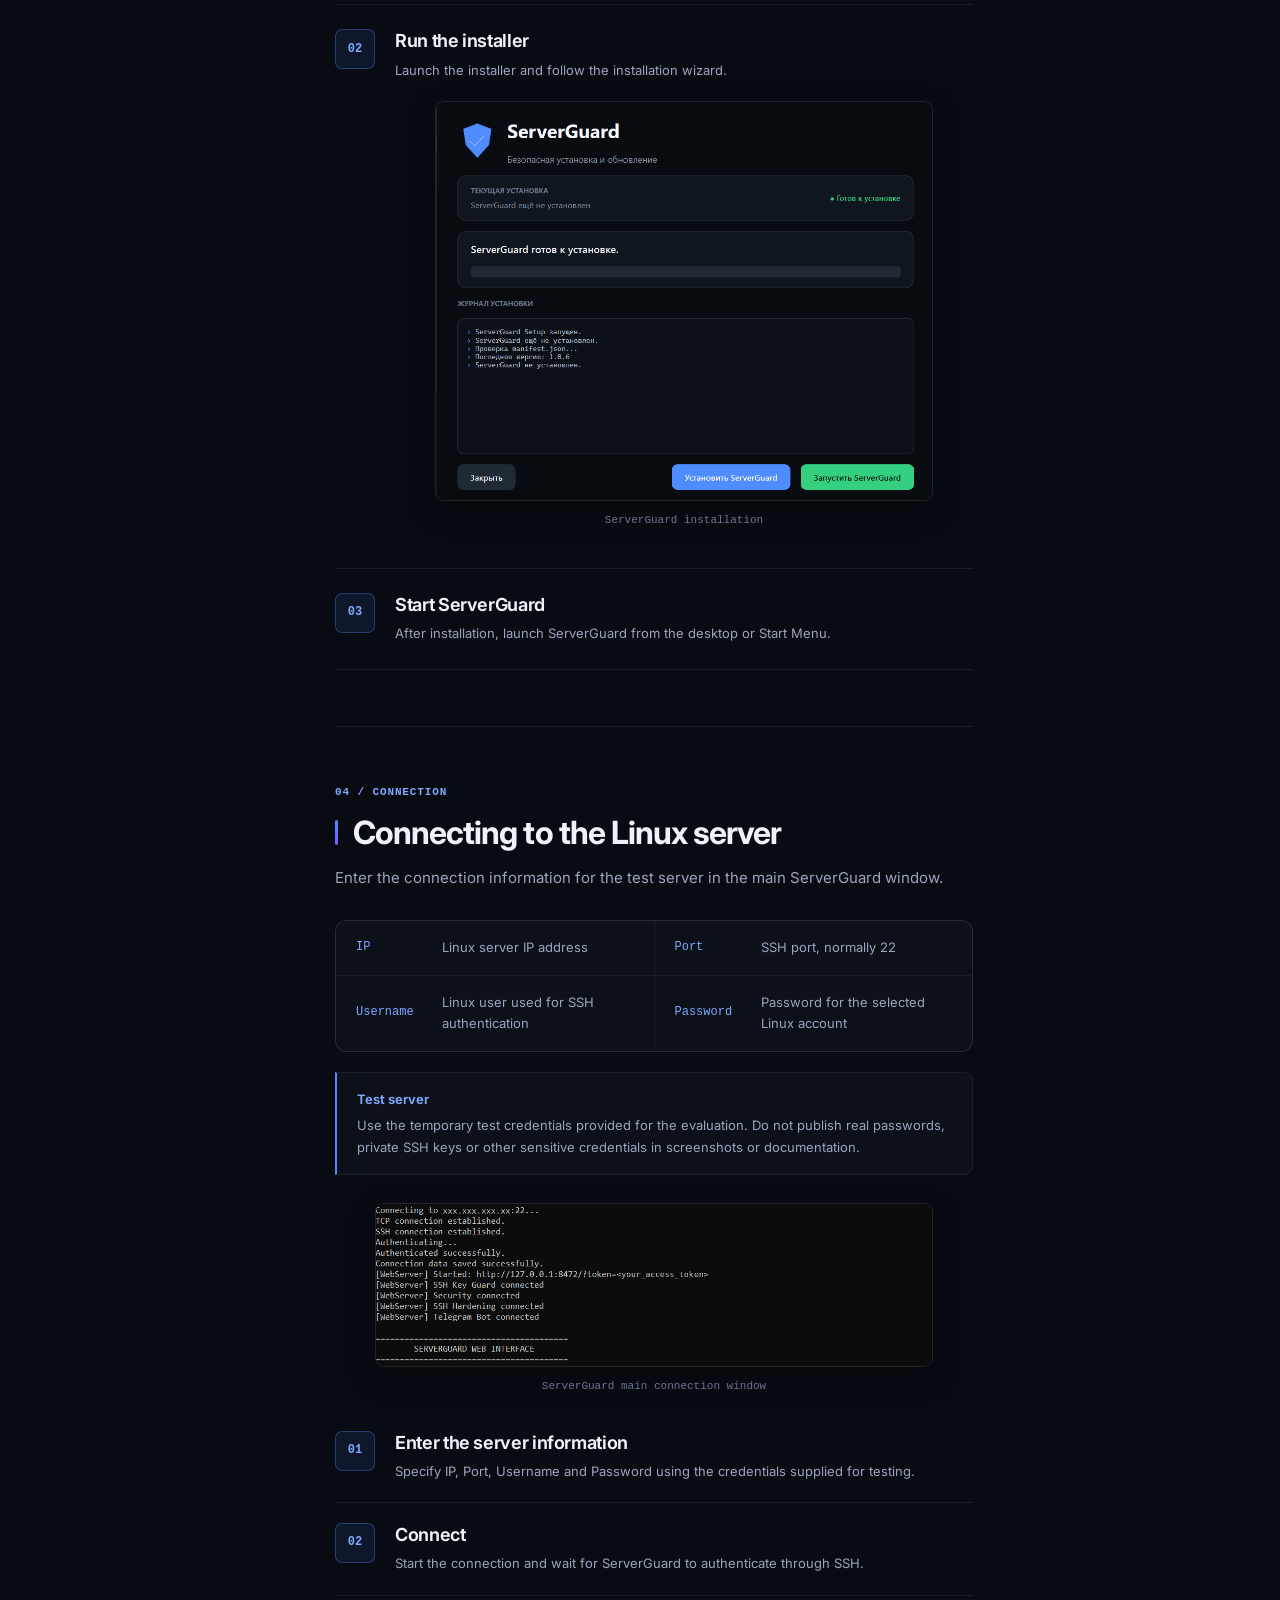
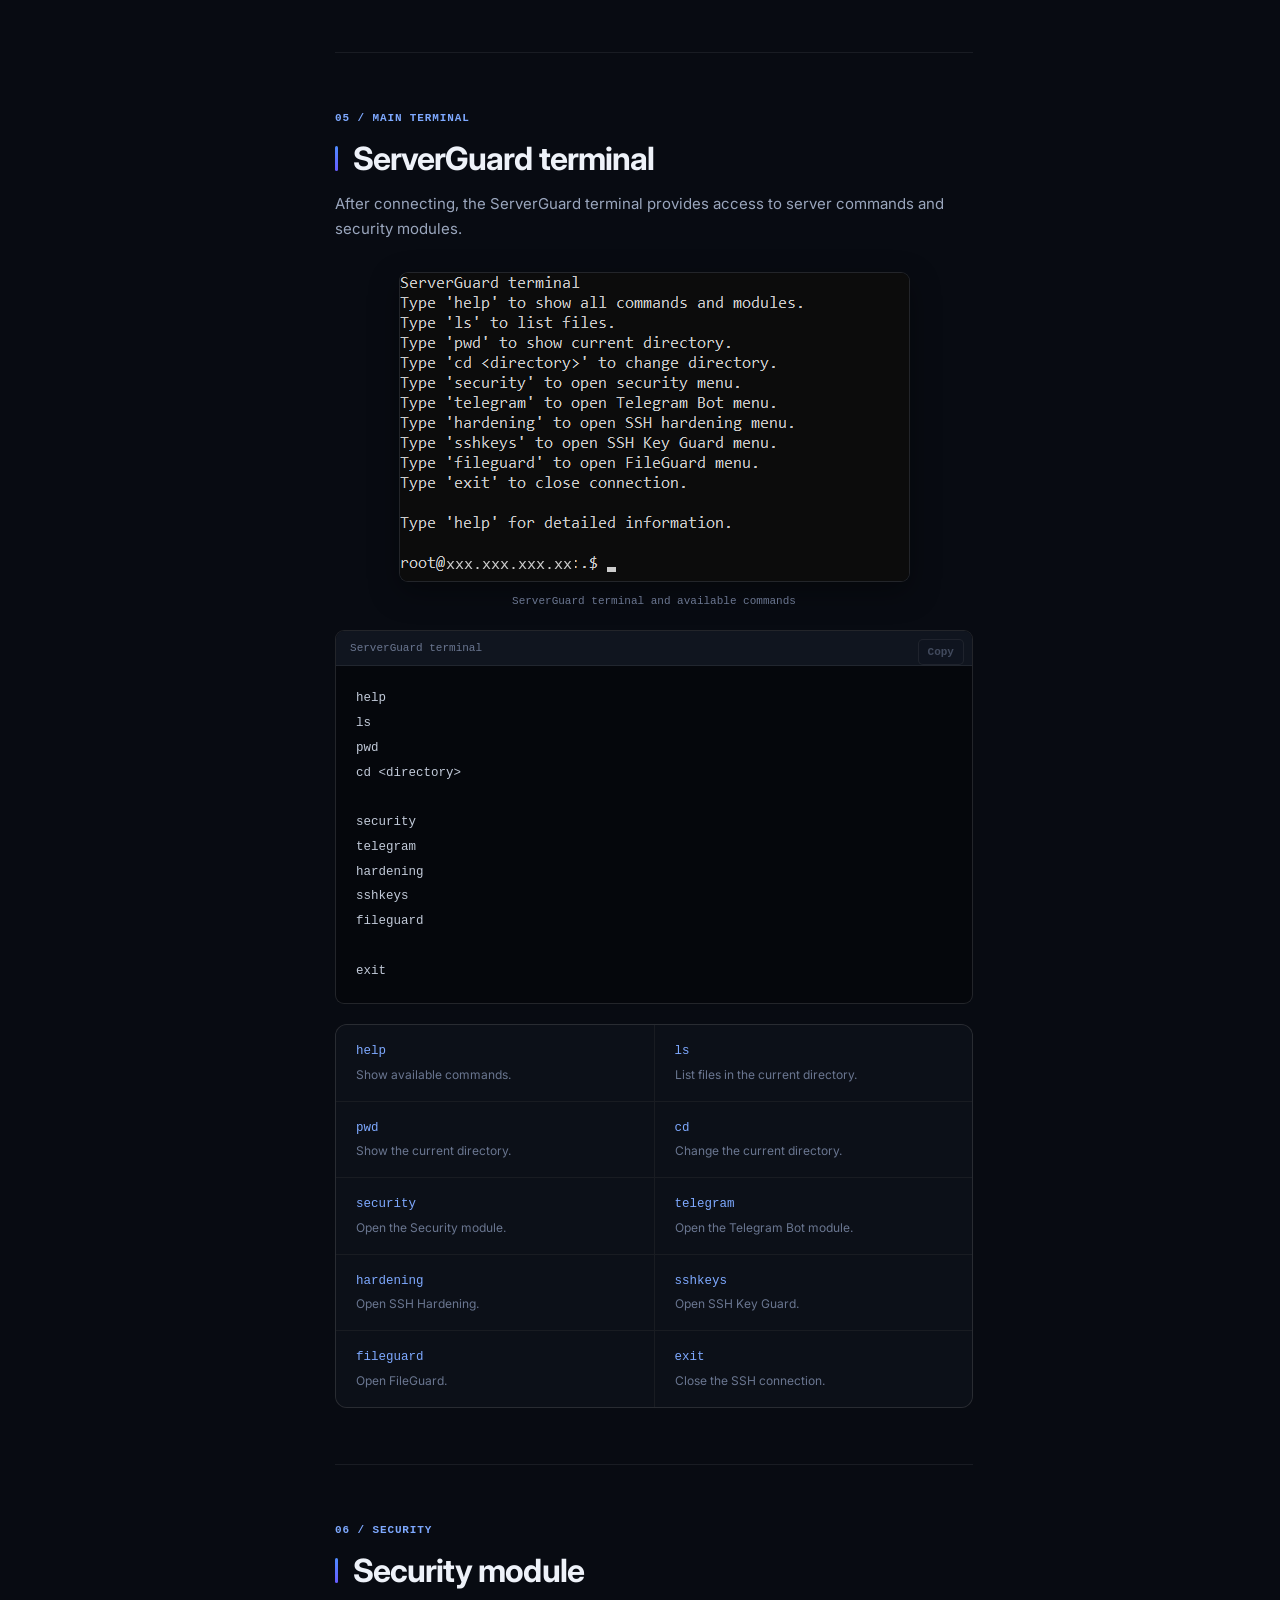
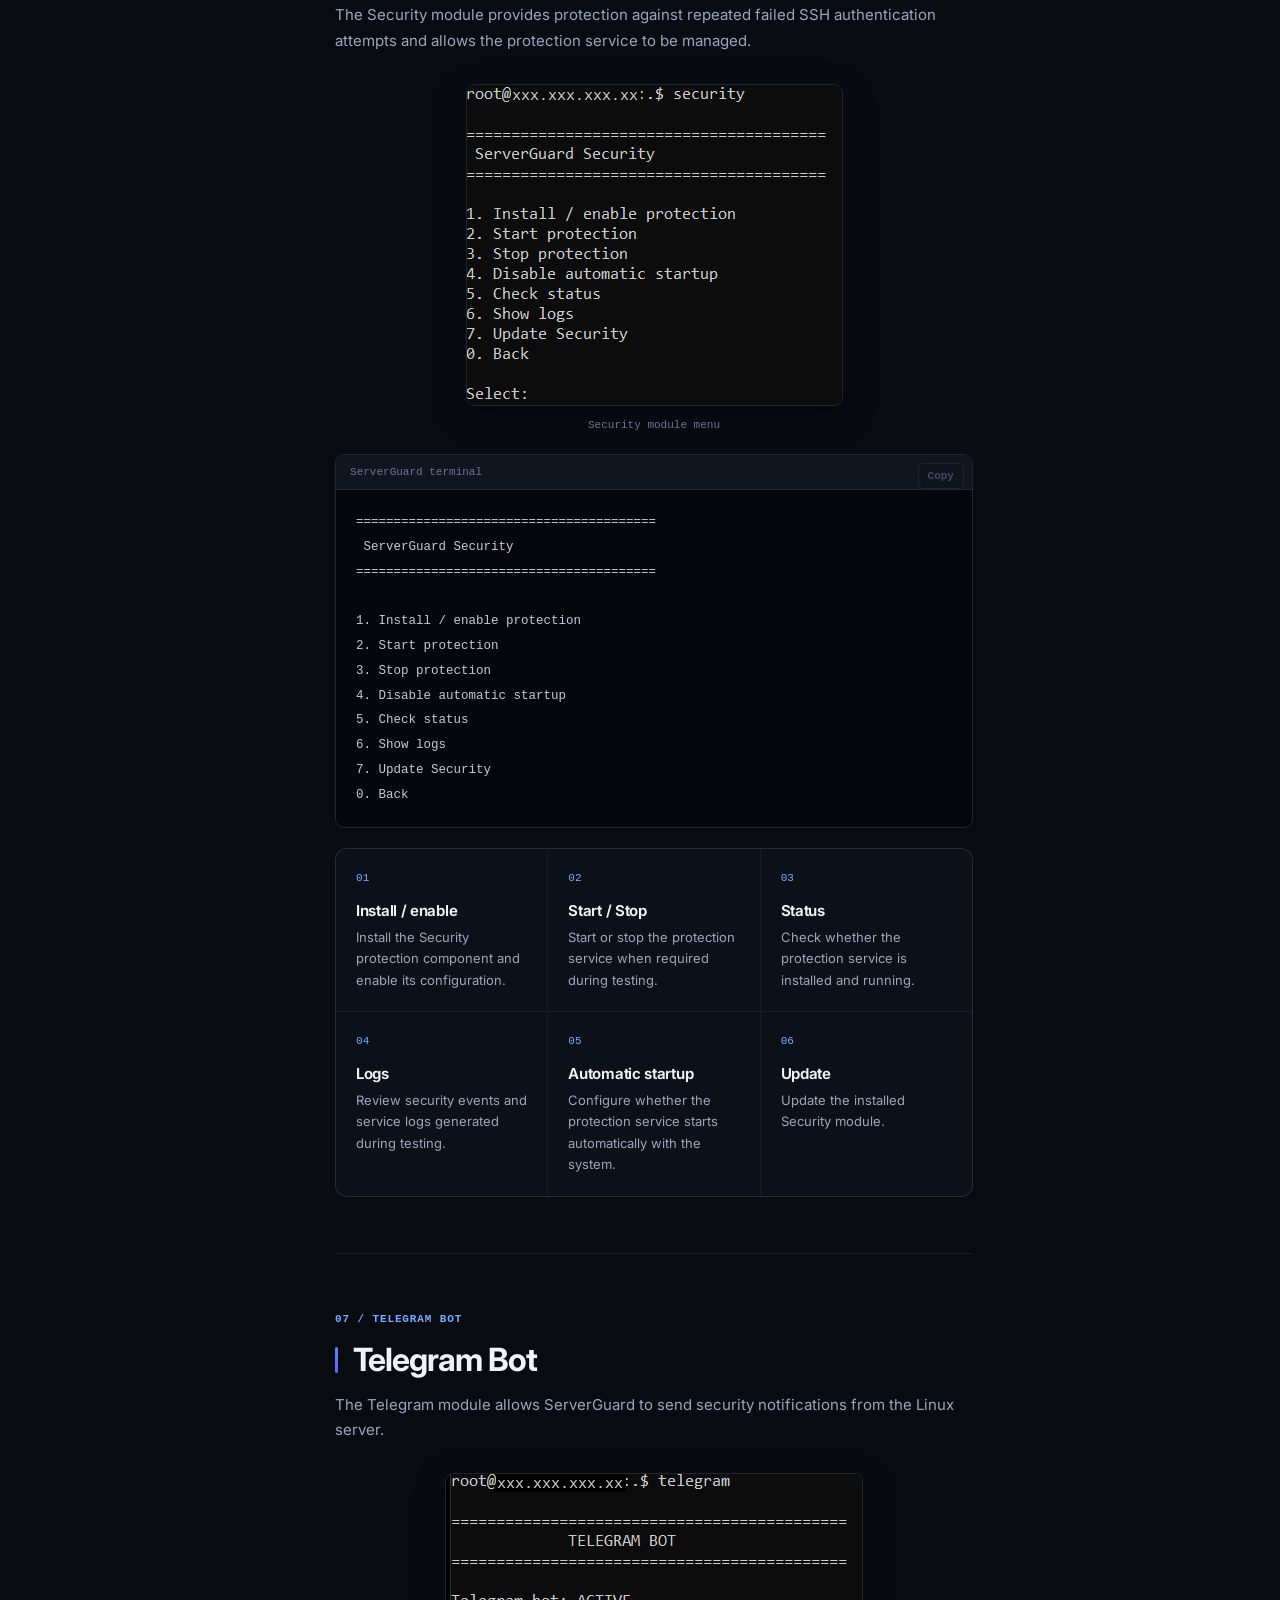
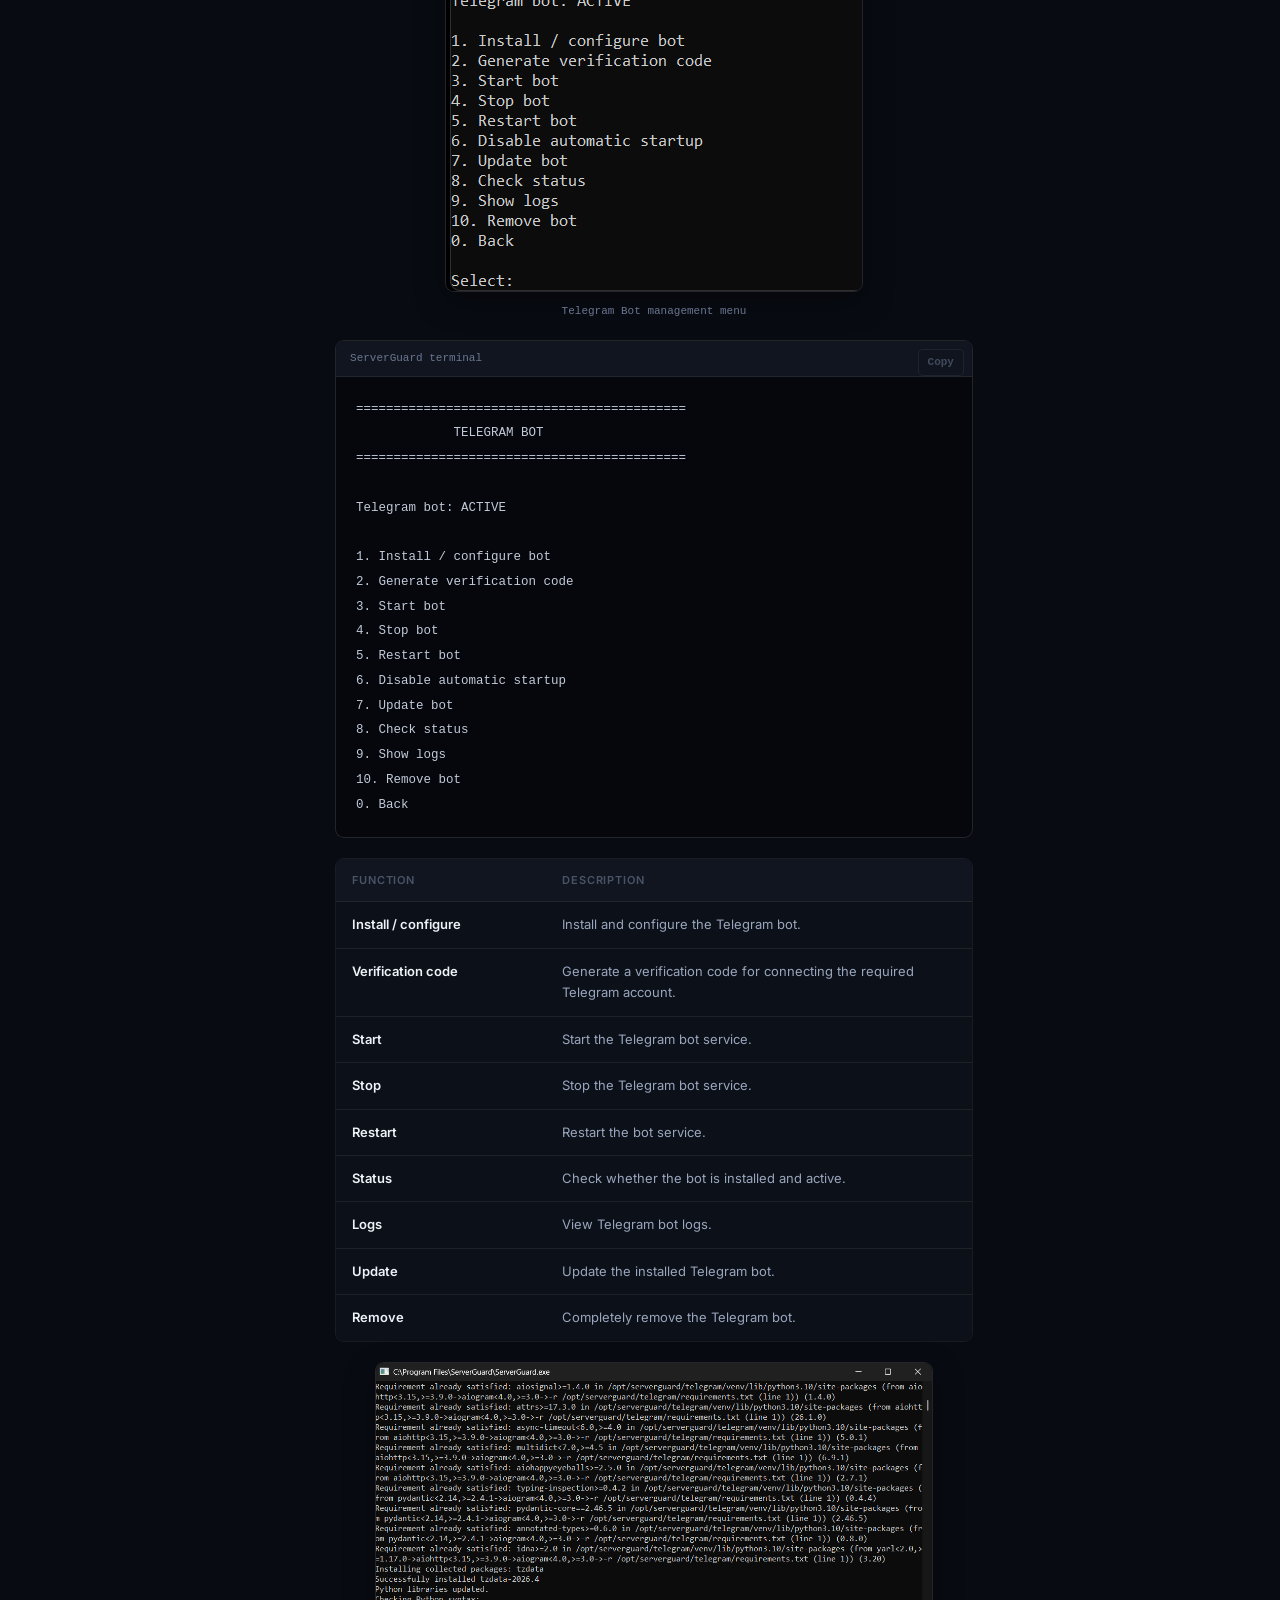
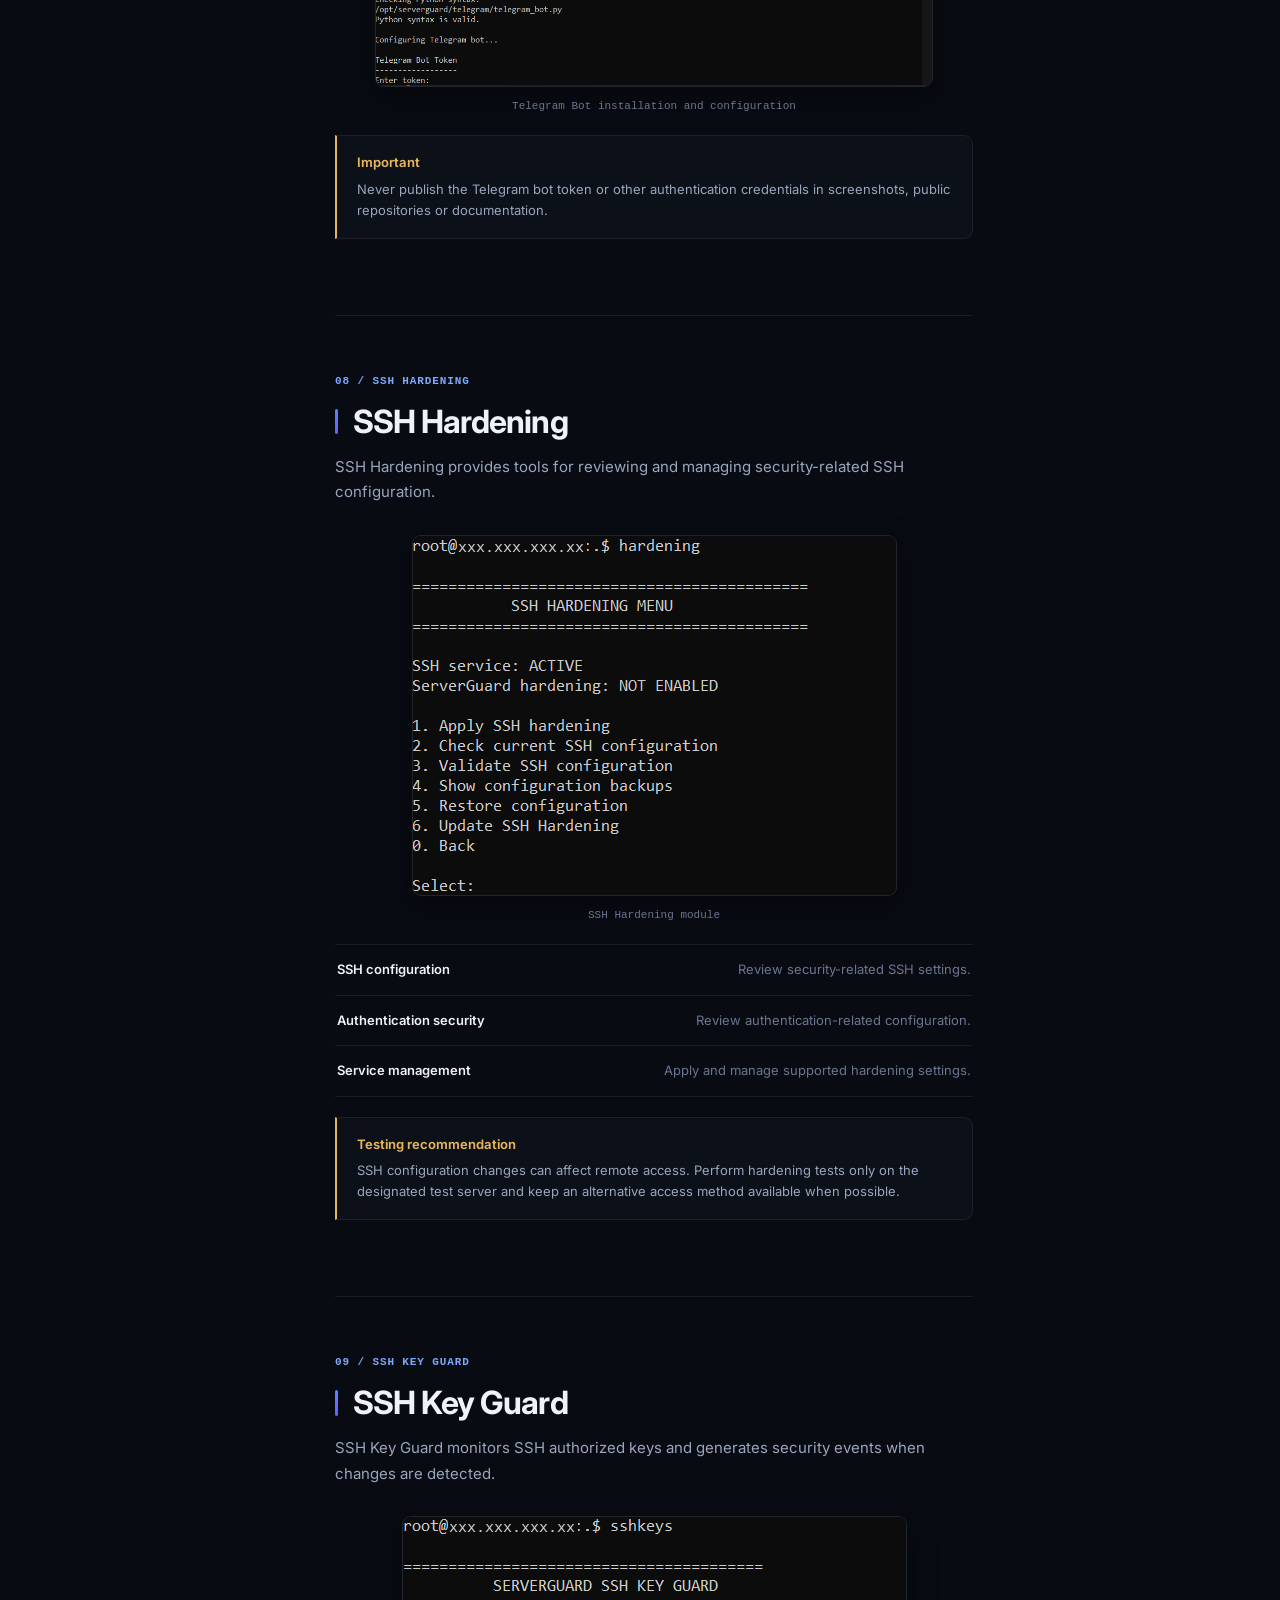
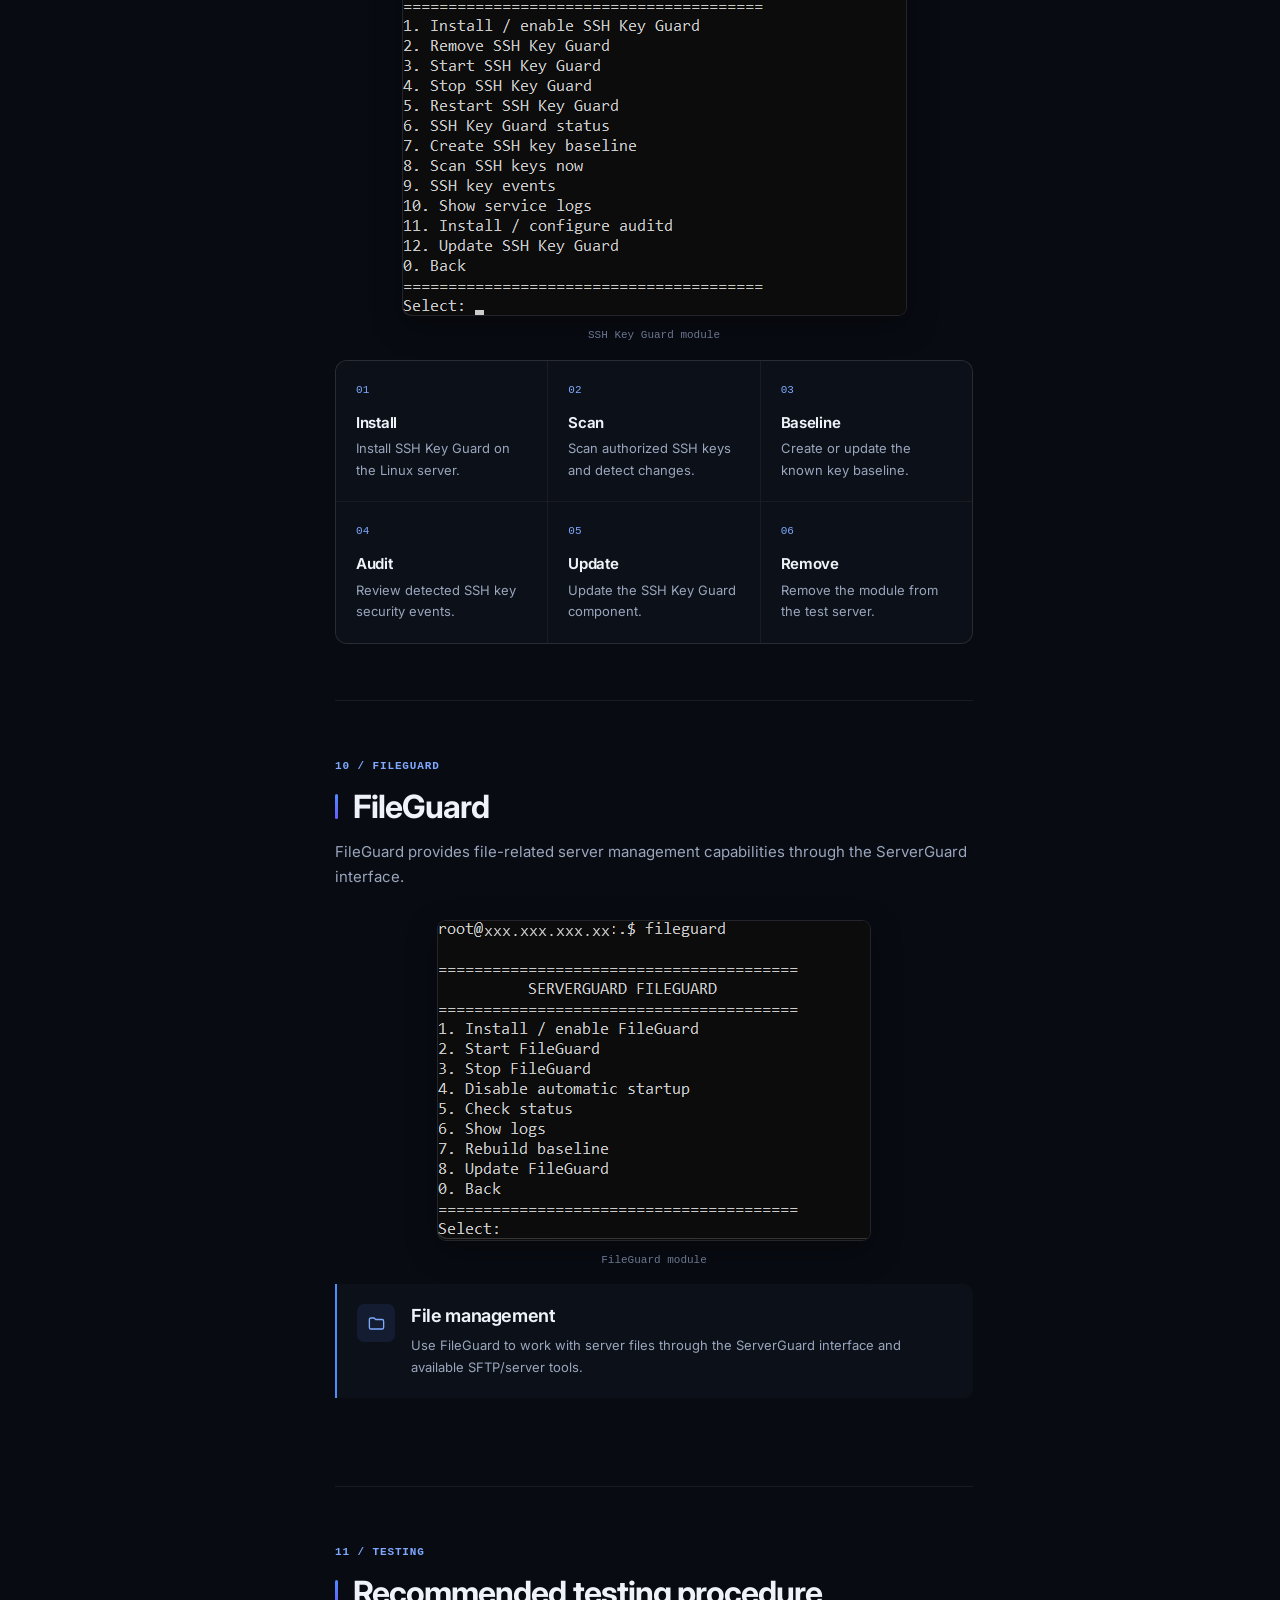
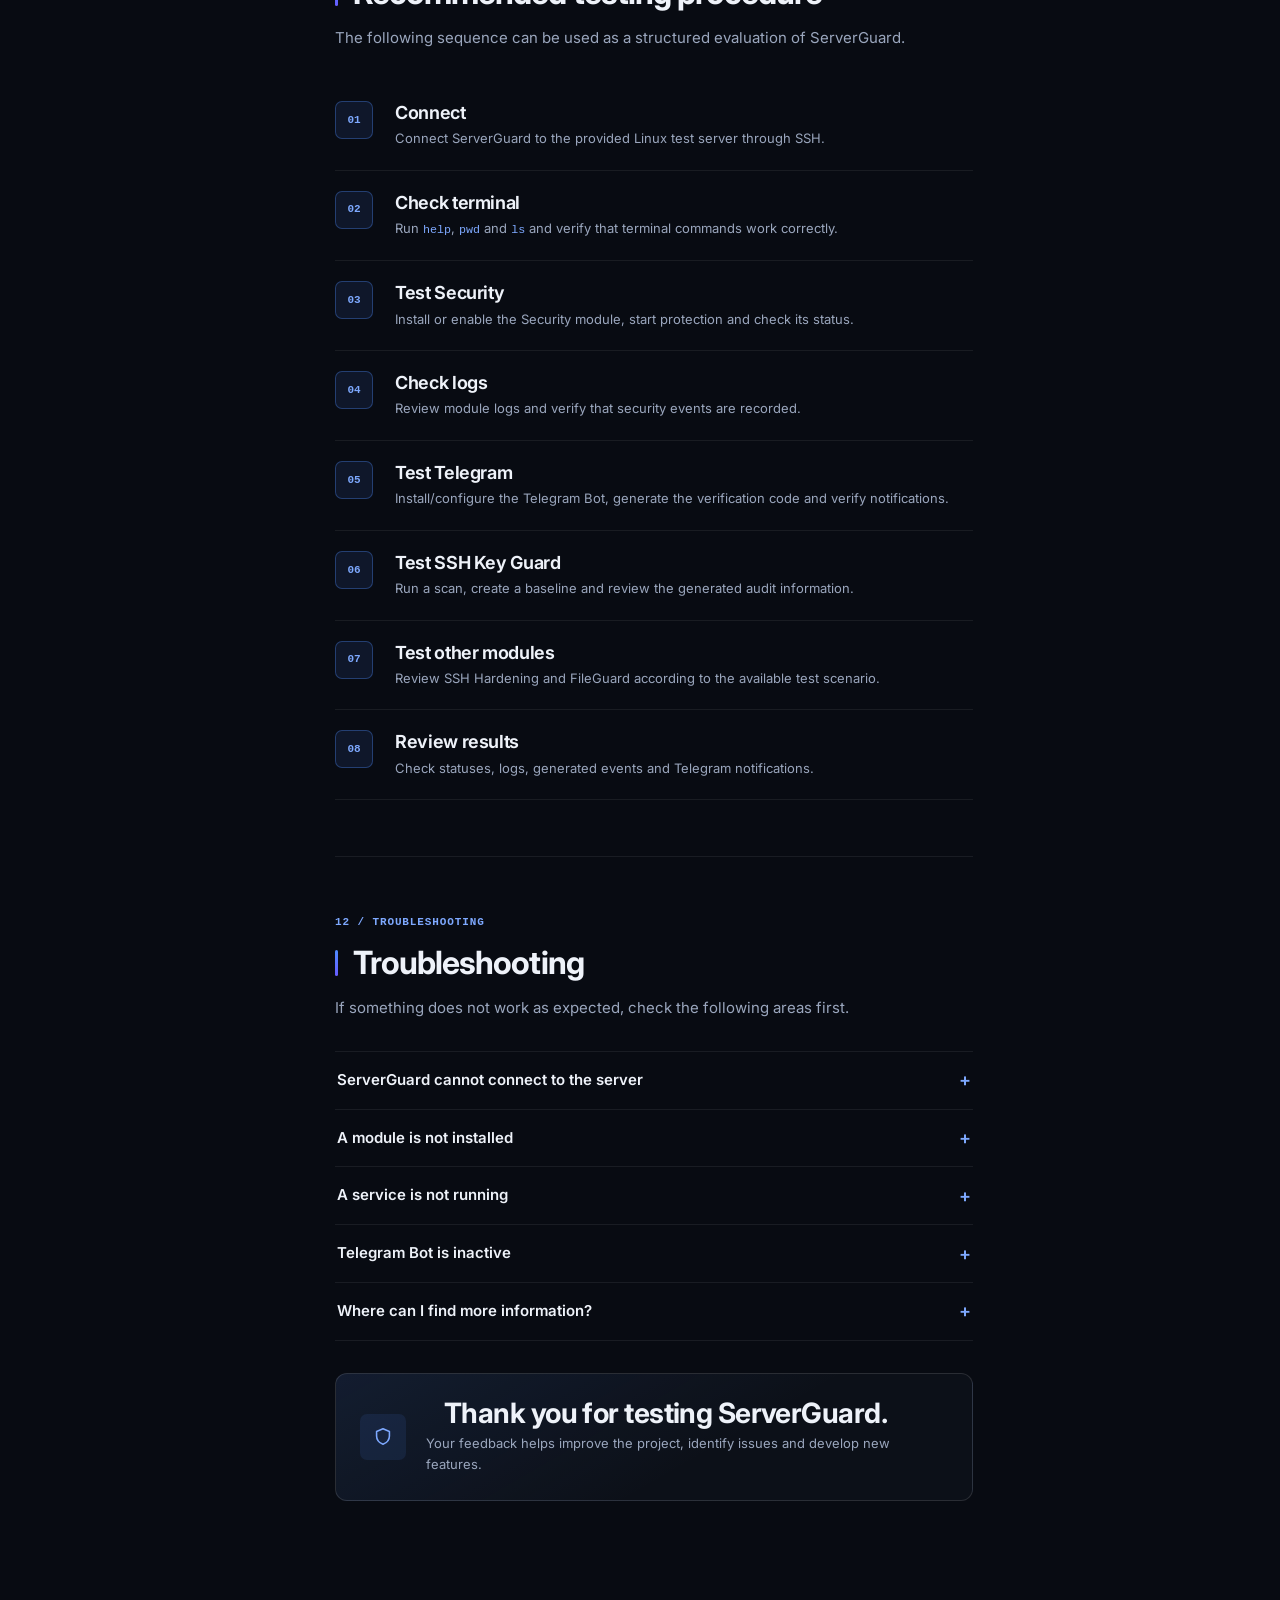
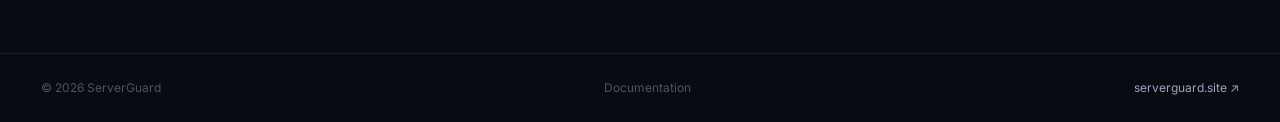
==== commit 993714ce: "fix: unify documentation module navigation Give every documentation page the same persistent sidebar" ====
--- a/documentation/index.html
+++ b/documentation/index.html
@@ -138,136 +138,27 @@
          SIDEBAR
     ====================================================== -->
 
-    <aside
-        class="sidebar"
-        id="sidebar"
-    >
+        <aside class="sidebar" id="sidebar">
 
         <div class="sidebar-header">
-
-            <div class="sidebar-label">
-                SERVERGUARD
-            </div>
-
-            <div class="sidebar-title">
-                Documentation
-            </div>
-
+            <div class="sidebar-label">SERVERGUARD</div>
+            <div class="sidebar-title">Documentation</div>
         </div>
 
-
-        <nav class="sidebar-nav" aria-label="Documentation sections">
-
-            <div class="sidebar-group">
-                Guide
-            </div>
-
-            <a href="#introduction" class="active">
-                <span>01</span>
-                Introduction
-            </a>
-
-            <a href="#requirements">
-                <span>02</span>
-                Requirements
-            </a>
-
-            <a href="#installation">
-                <span>03</span>
-                Installation
-            </a>
-
-            <a href="#connection">
-                <span>04</span>
-                Connection
-            </a>
-
-            <a href="#terminal">
-                <span>05</span>
-                Main Terminal
-            </a>
-
-            <div class="sidebar-group">
-                Modules
-            </div>
-
-            <a href="#security">
-                <span>06</span>
-                Security
-            </a>
-
-            <a href="#telegram">
-                <span>07</span>
-                Telegram Bot
-            </a>
-
-            <a href="#hardening">
-                <span>08</span>
-                SSH Hardening
-            </a>
-
-            <a href="#sshkeys">
-                <span>09</span>
-                SSH Key Guard
-            </a>
-
-            <a href="#fileguard">
-                <span>10</span>
-                FileGuard
-            </a>
-
-            <div class="sidebar-group">
-                Reference
-            </div>
-
-            <a href="#testing">
-                <span>11</span>
-                Testing
-            </a>
-
-            <a href="#troubleshooting">
-                <span>12</span>
-                Troubleshooting
-            </a>
-
-            <div class="sidebar-group">
-                Module docs
-            </div>
-
-            <a href="security.html">
-                <span><svg class="icon" aria-hidden="true"><use href="#i-zap"></use></svg></span>
-                Security
-            </a>
-
-            <a href="telegram.html">
-                <span><svg class="icon" aria-hidden="true"><use href="#i-send"></use></svg></span>
-                Telegram Bot
-            </a>
-
-            <a href="hardening.html">
-                <span><svg class="icon" aria-hidden="true"><use href="#i-sliders"></use></svg></span>
-                SSH Hardening
-            </a>
-
-            <a href="sshkeys.html">
-                <span><svg class="icon" aria-hidden="true"><use href="#i-key"></use></svg></span>
-                SSH Key Guard
-            </a>
-
-            <a href="fileguard.html">
-                <span><svg class="icon" aria-hidden="true"><use href="#i-file"></use></svg></span>
-                FileGuard
-            </a>
-
+        <nav class="sidebar-nav" aria-label="Documentation">
+            <div class="sidebar-group">Start</div>
+            <a href="index.html" class="active" aria-current="page"><span><svg class="icon" aria-hidden="true"><use href="#i-book"></use></svg></span>Testing Guide</a>
+            <div class="sidebar-group">Modules</div>
+            <a href="security.html"><span><svg class="icon" aria-hidden="true"><use href="#i-zap"></use></svg></span>Security</a>
+            <a href="telegram.html"><span><svg class="icon" aria-hidden="true"><use href="#i-send"></use></svg></span>Telegram Bot</a>
+            <a href="hardening.html"><span><svg class="icon" aria-hidden="true"><use href="#i-sliders"></use></svg></span>SSH Hardening</a>
+            <a href="sshkeys.html"><span><svg class="icon" aria-hidden="true"><use href="#i-key"></use></svg></span>SSH Key Guard</a>
+            <a href="fileguard.html"><span><svg class="icon" aria-hidden="true"><use href="#i-file"></use></svg></span>FileGuard</a>
         </nav>
 
-
         <div class="sidebar-footer">
-
             <div class="status-dot"></div>
-
             ServerGuard Documentation
-
         </div>
 
     </aside>
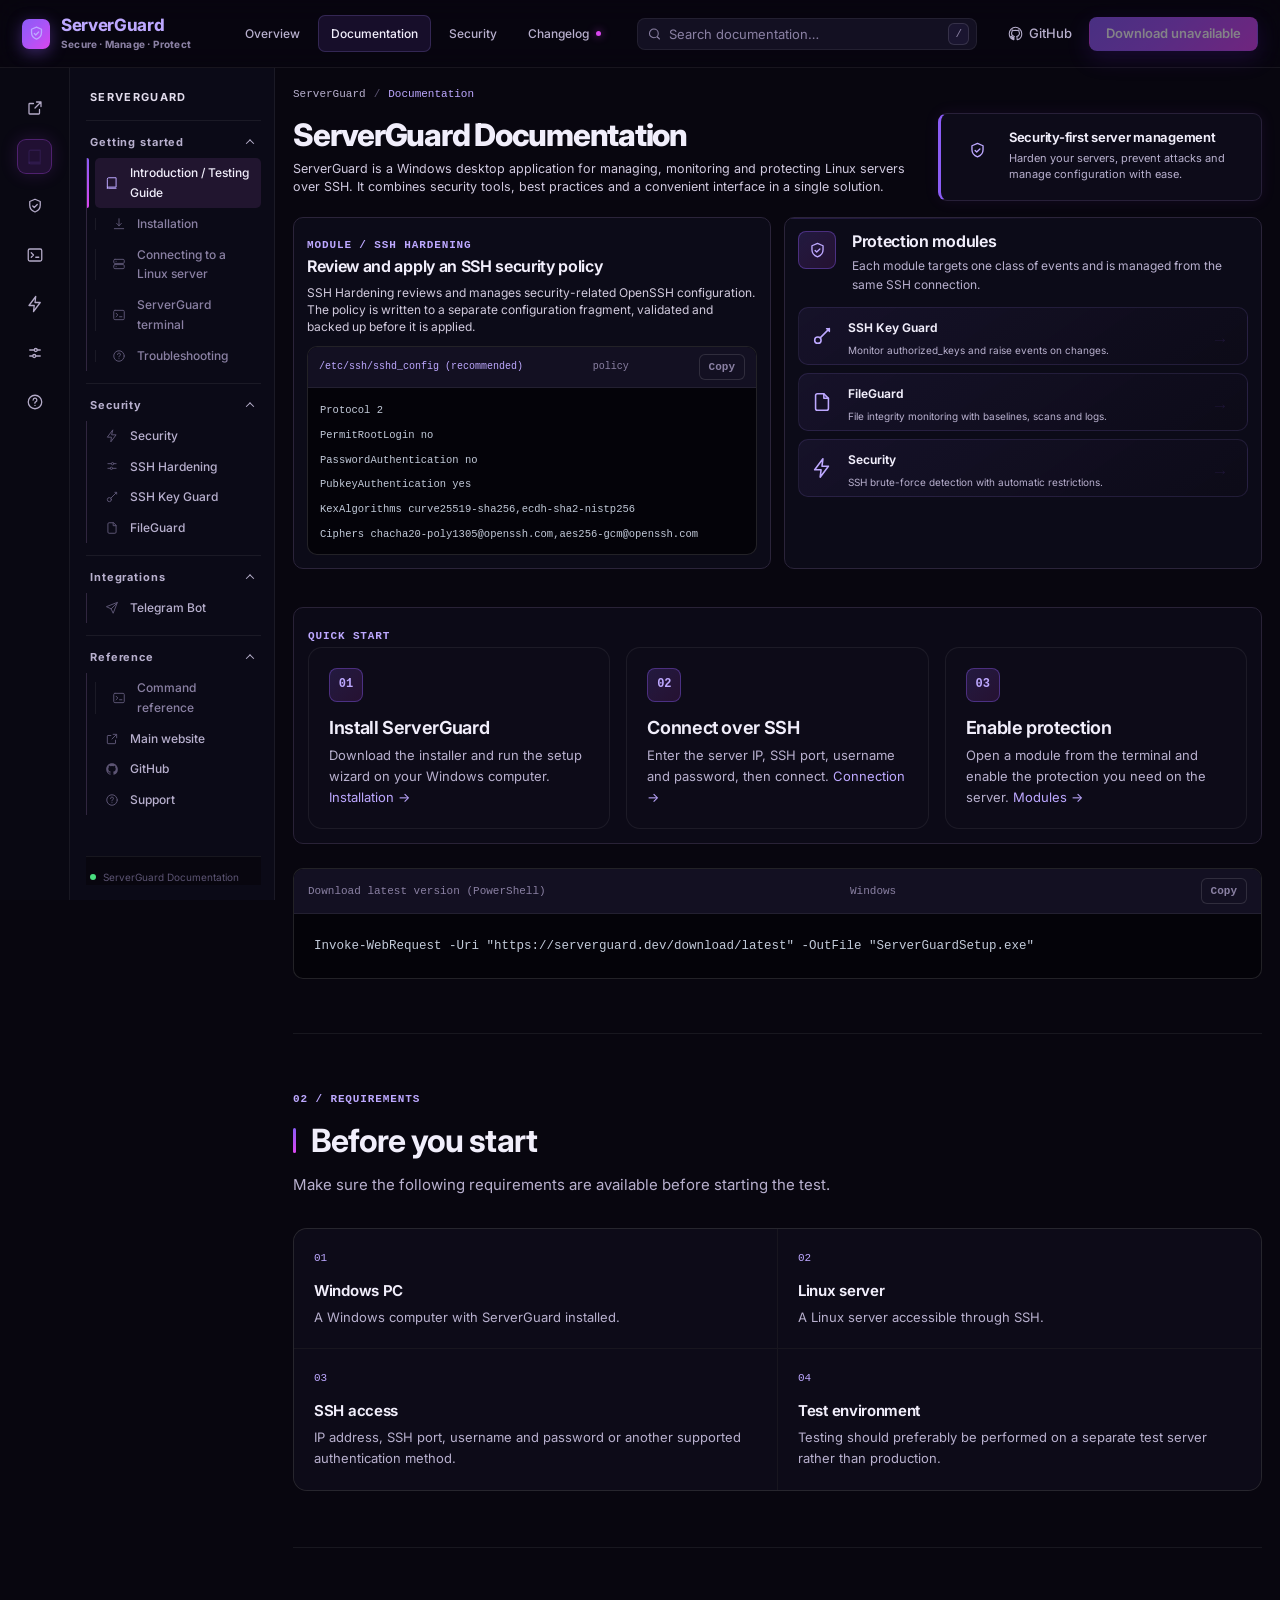
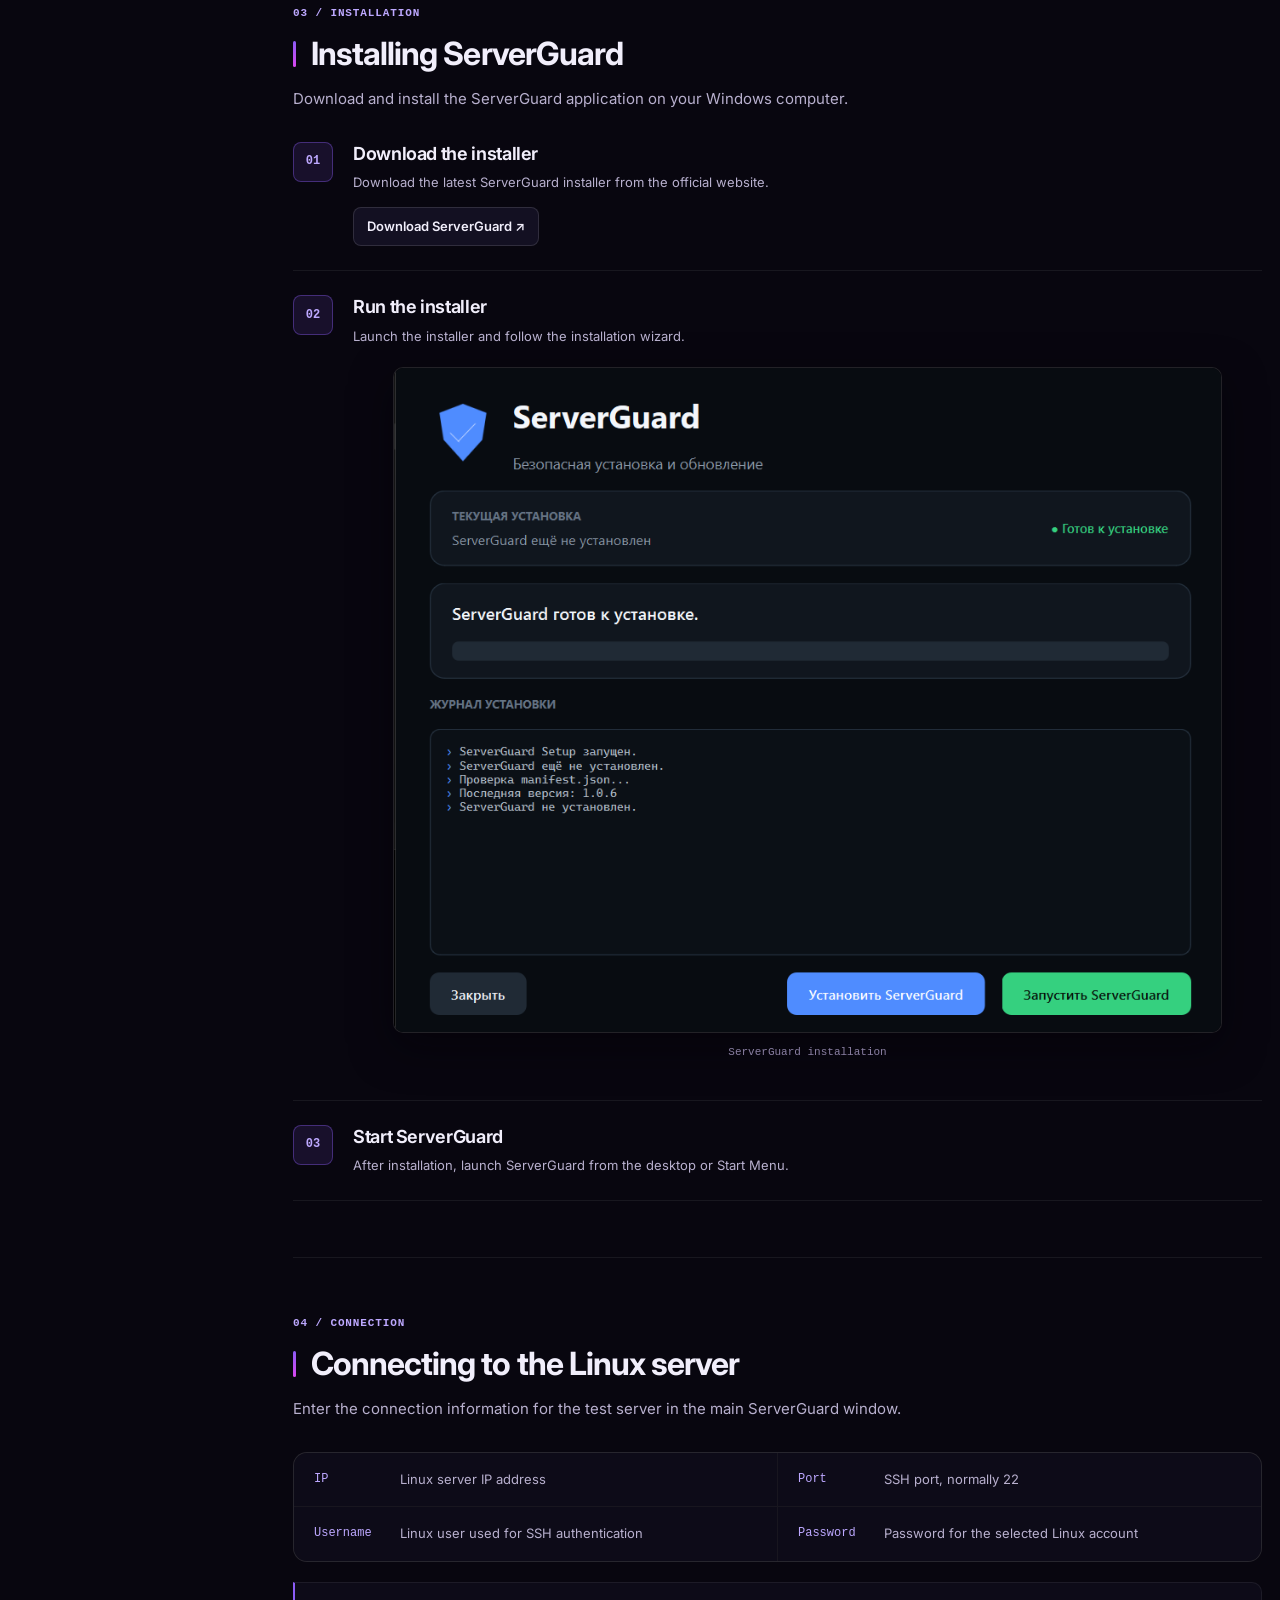
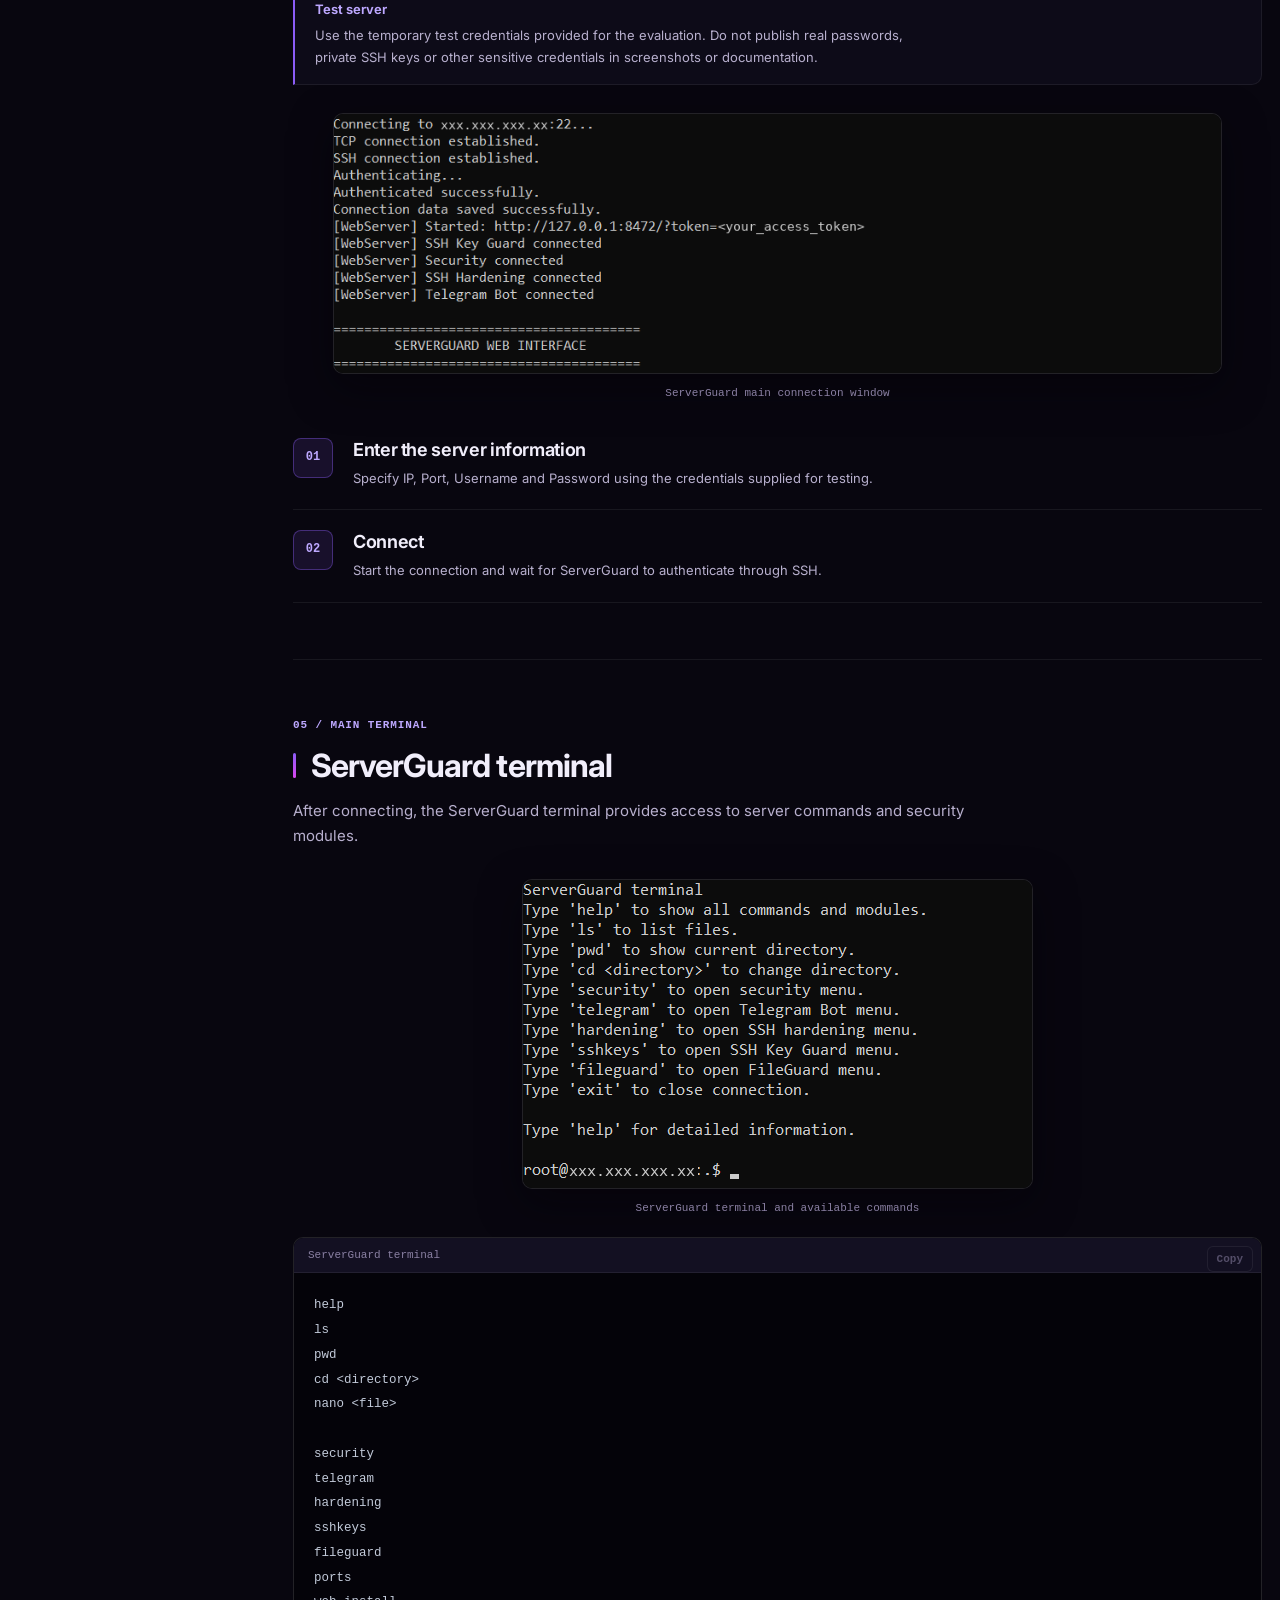
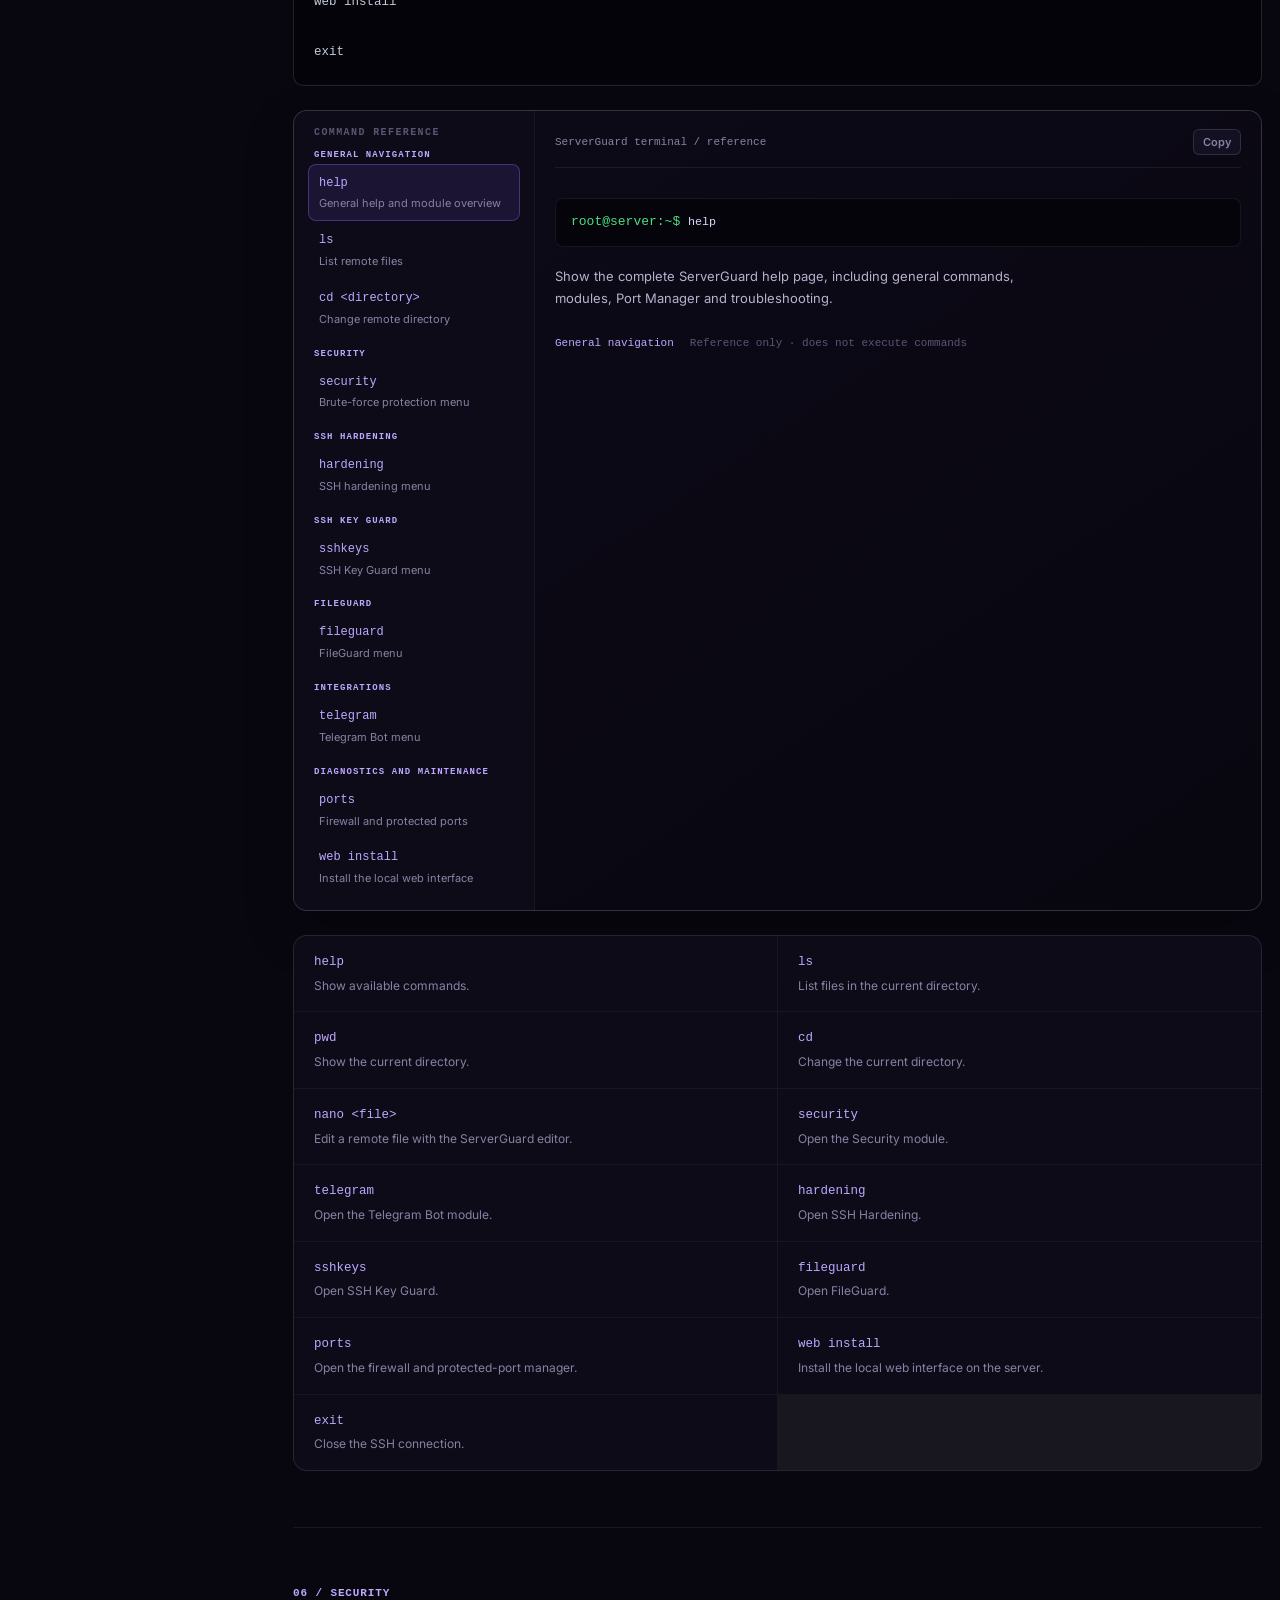
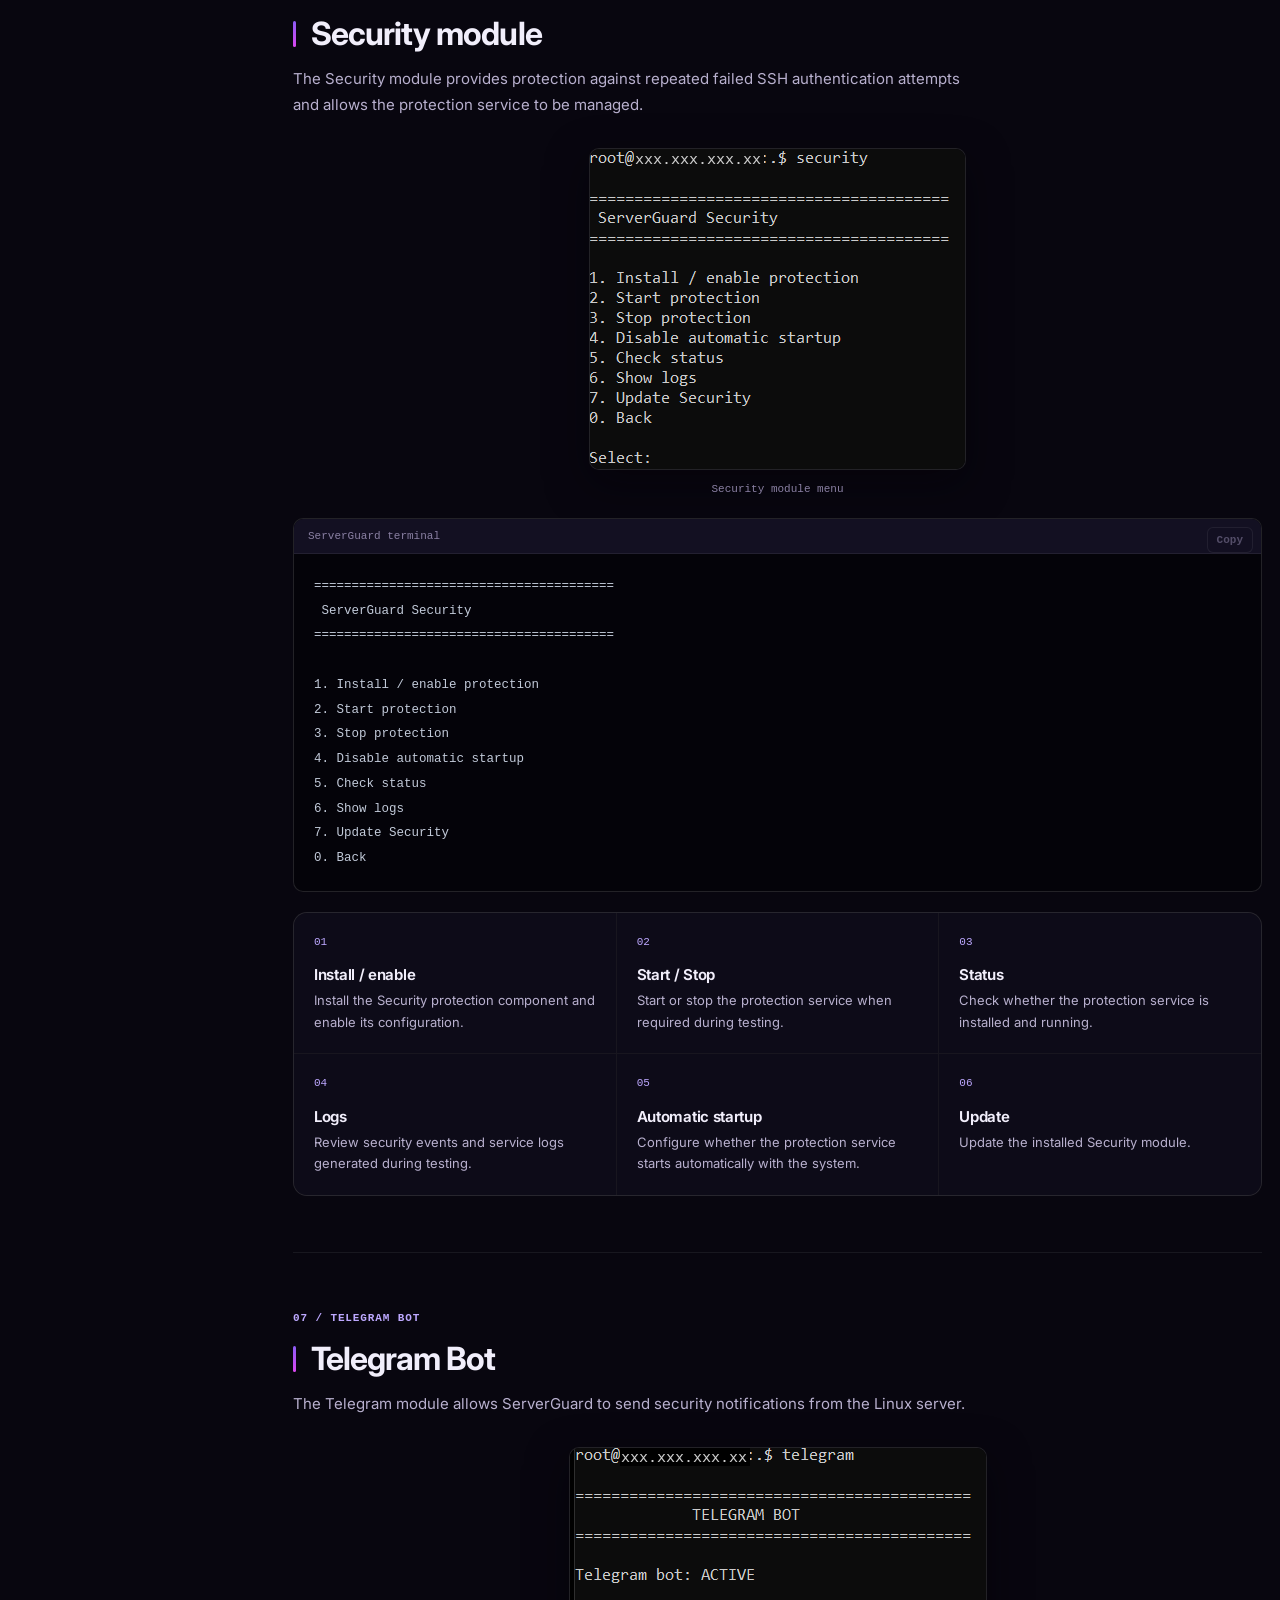
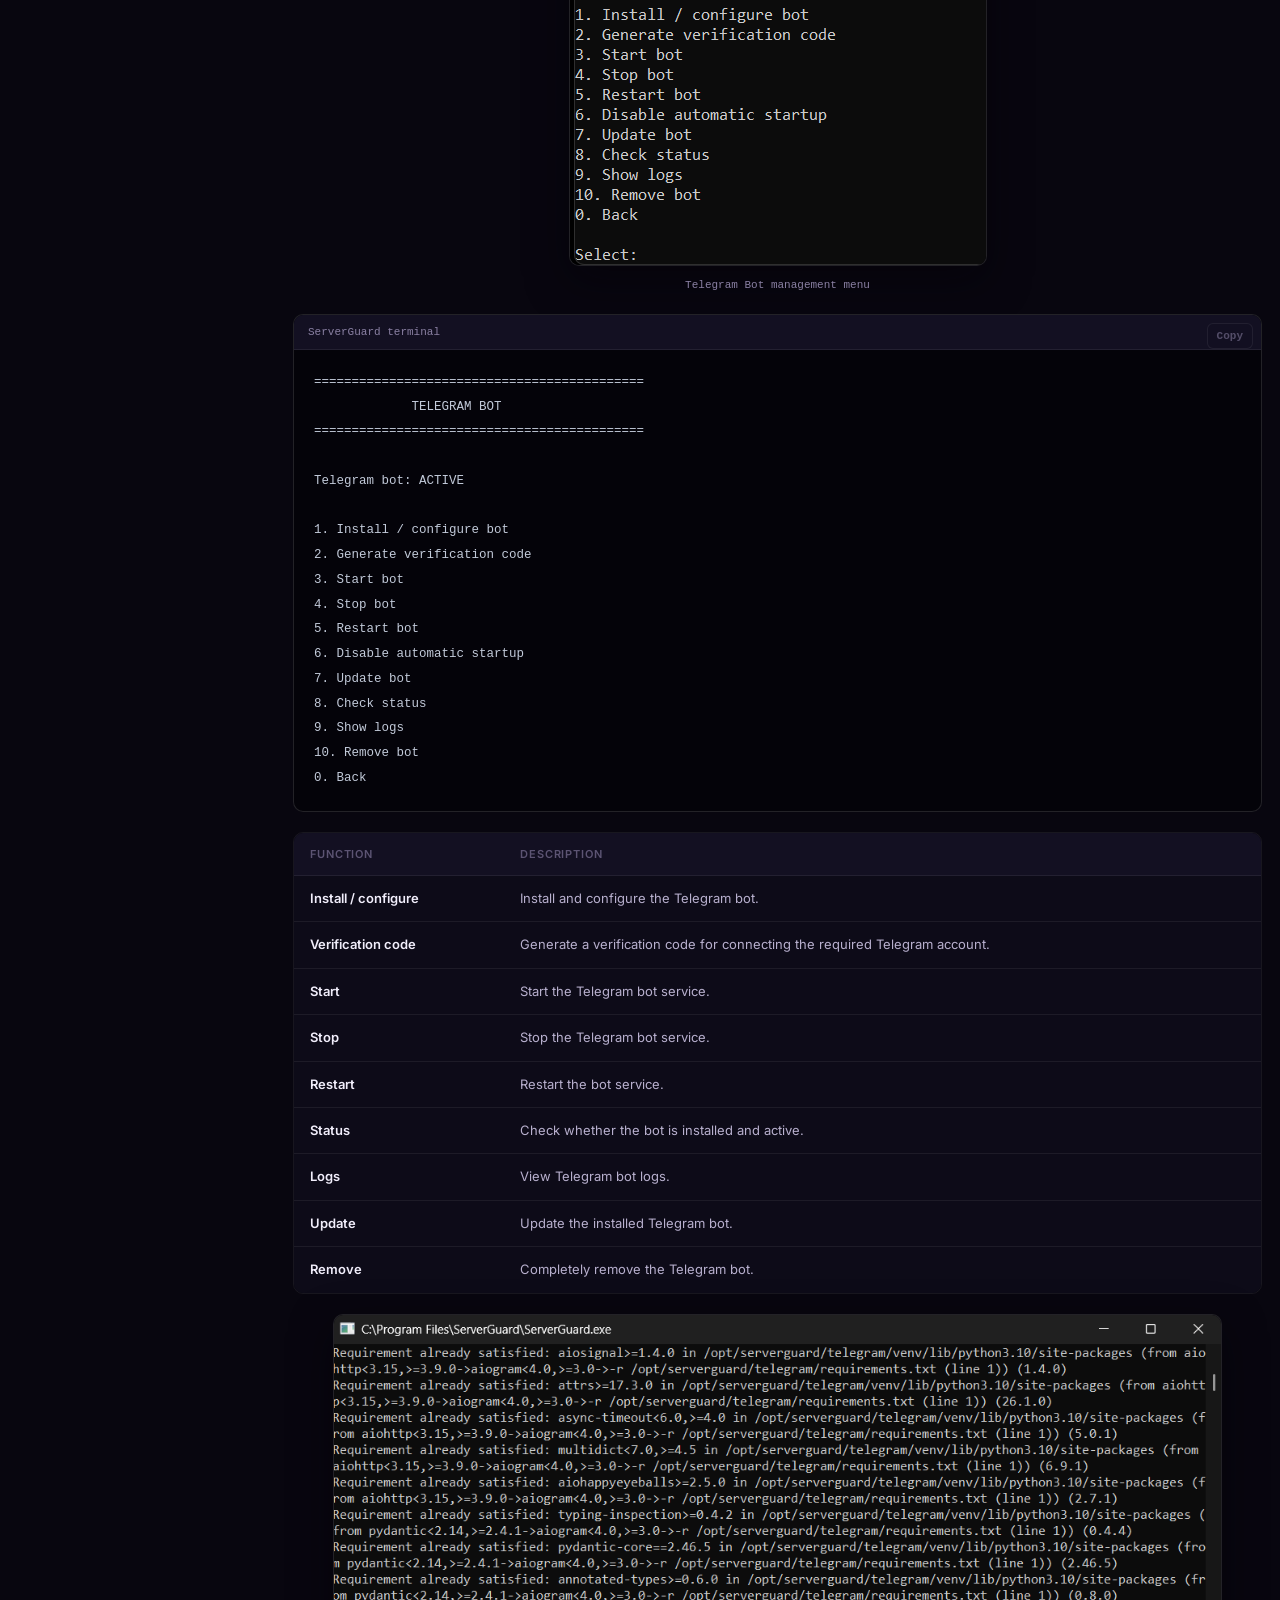
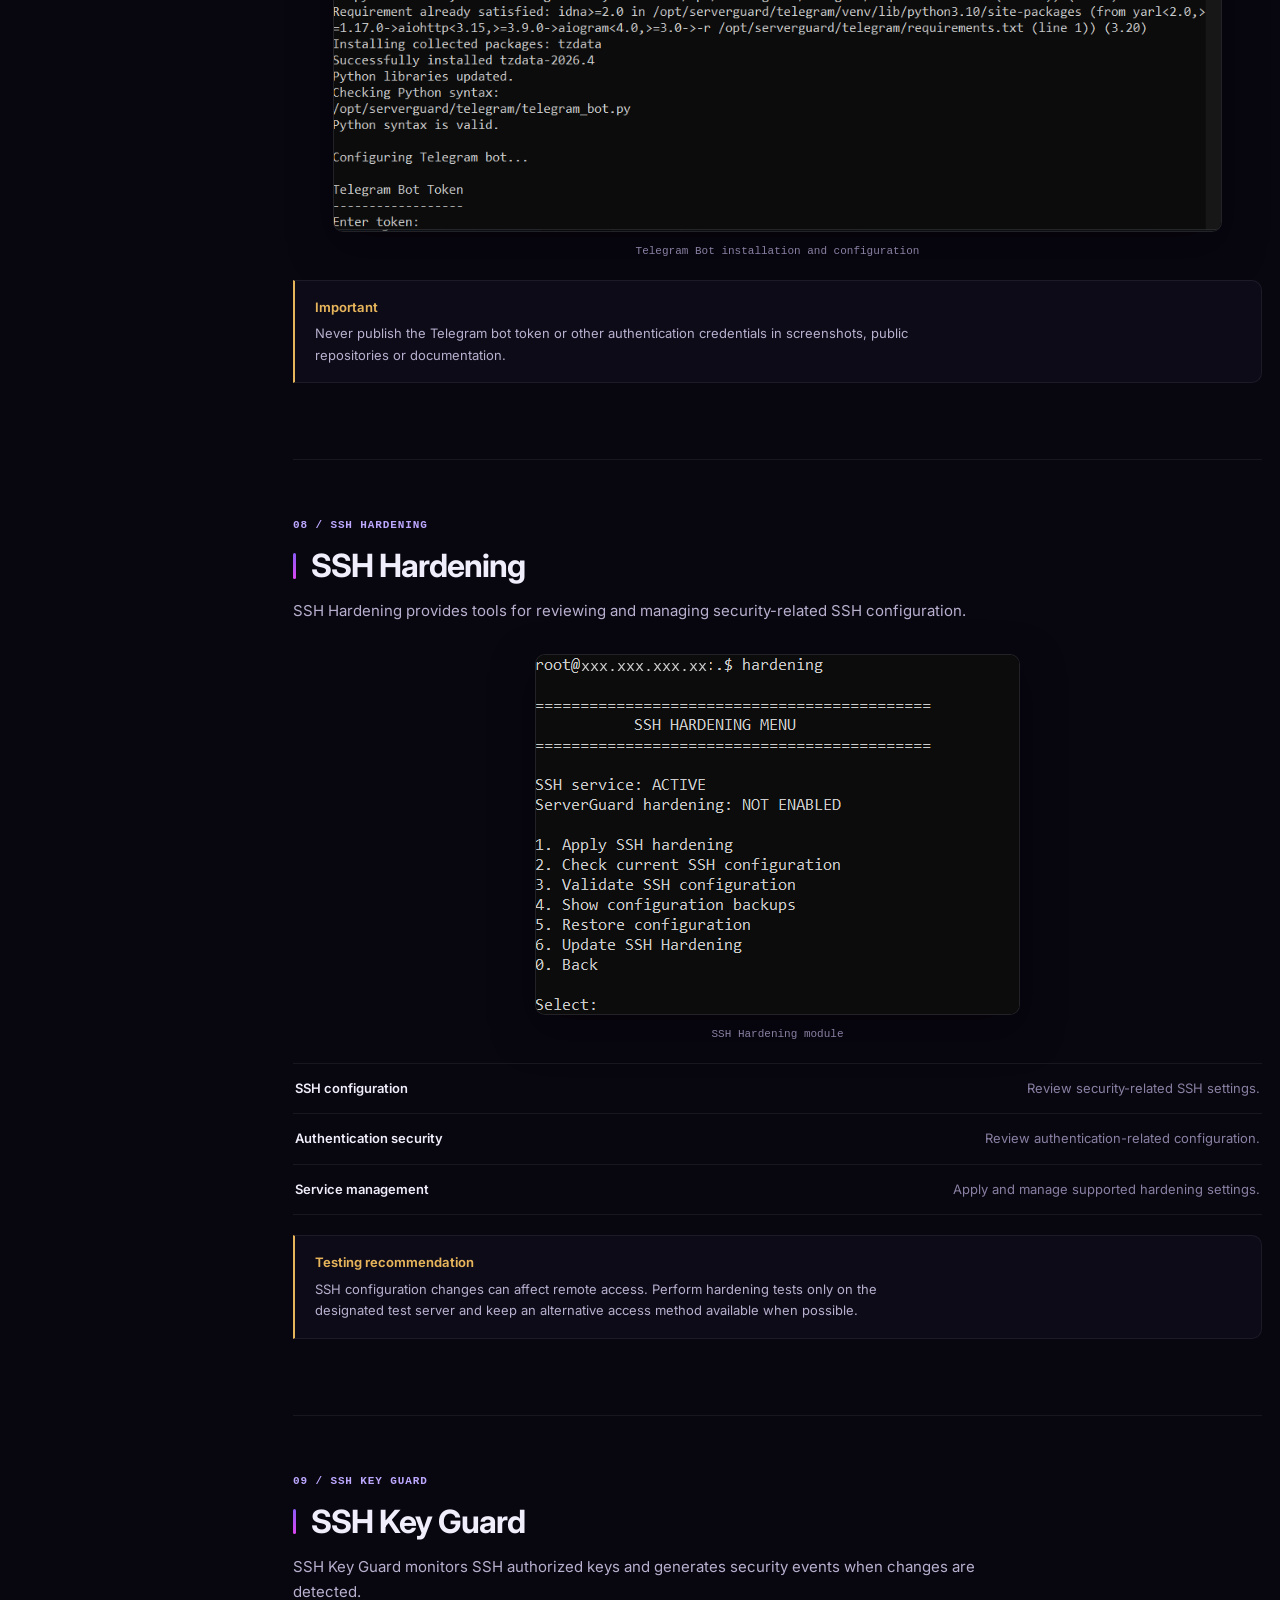
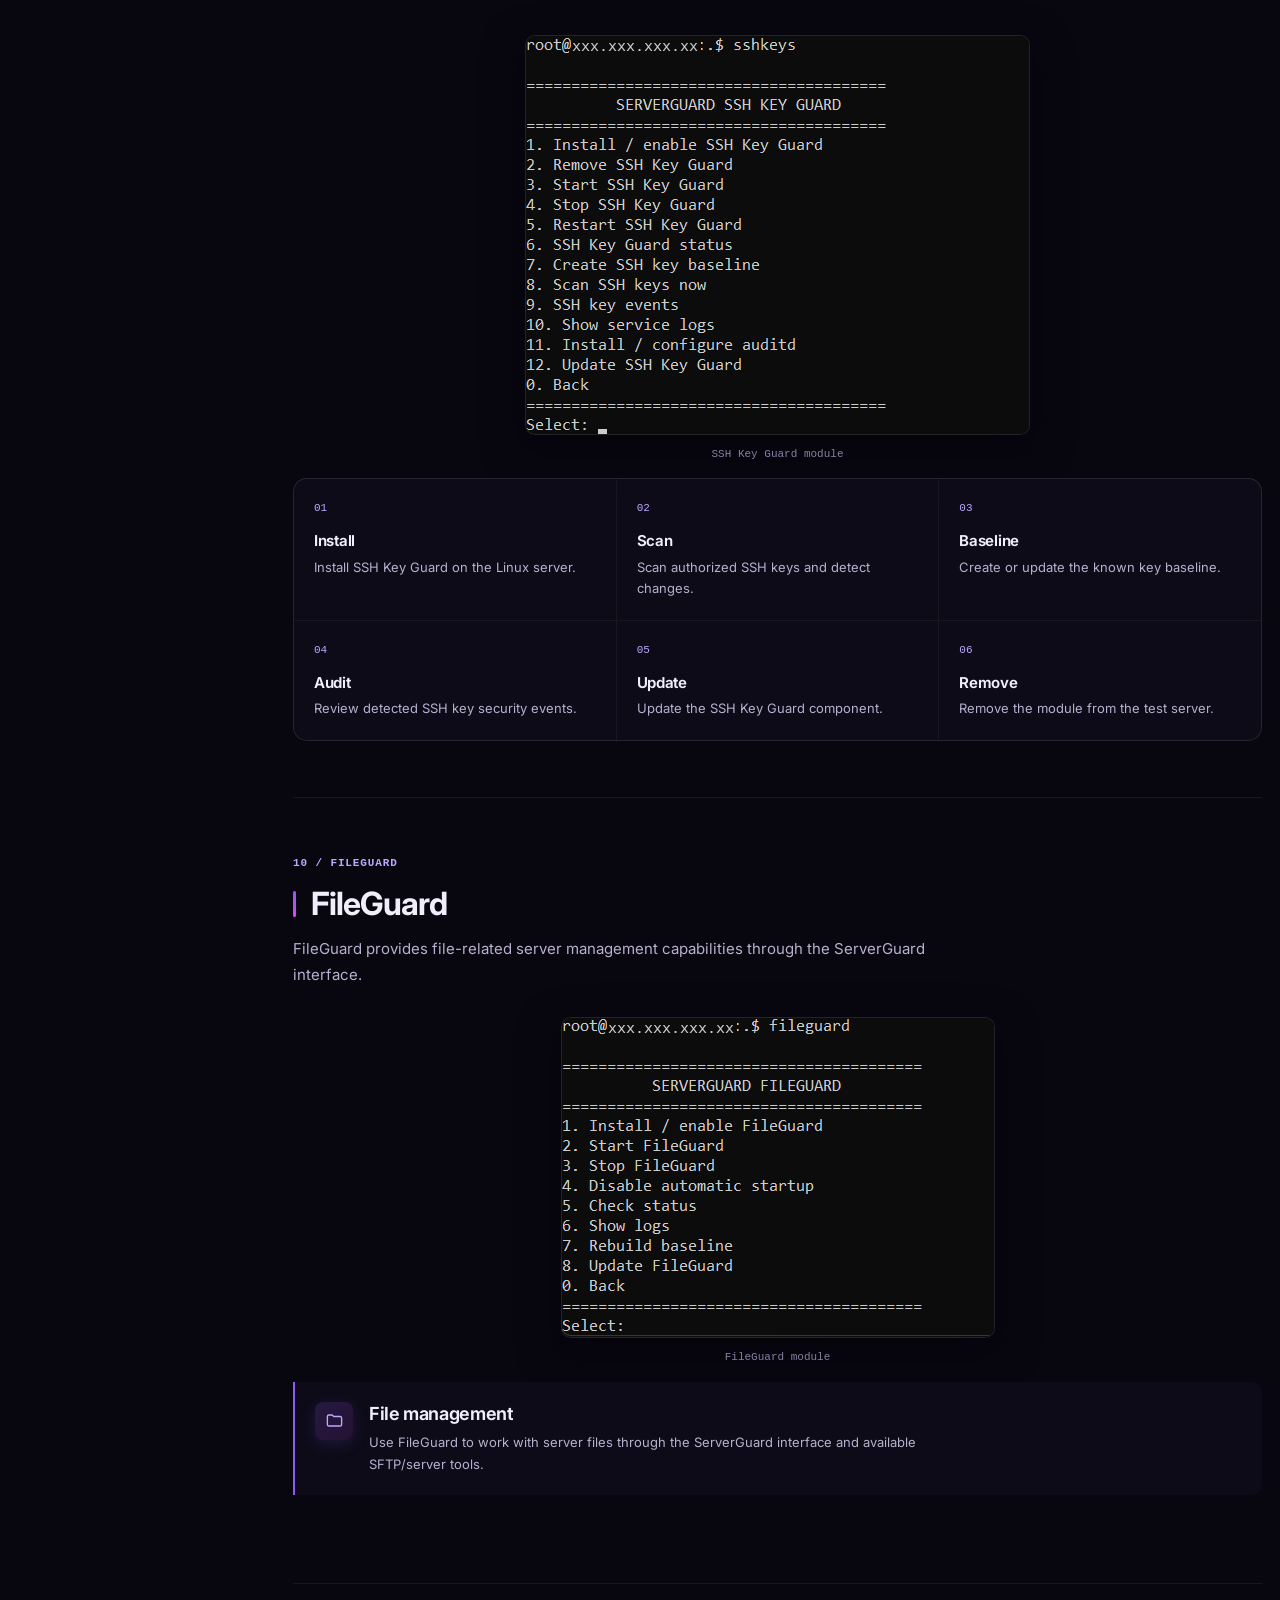
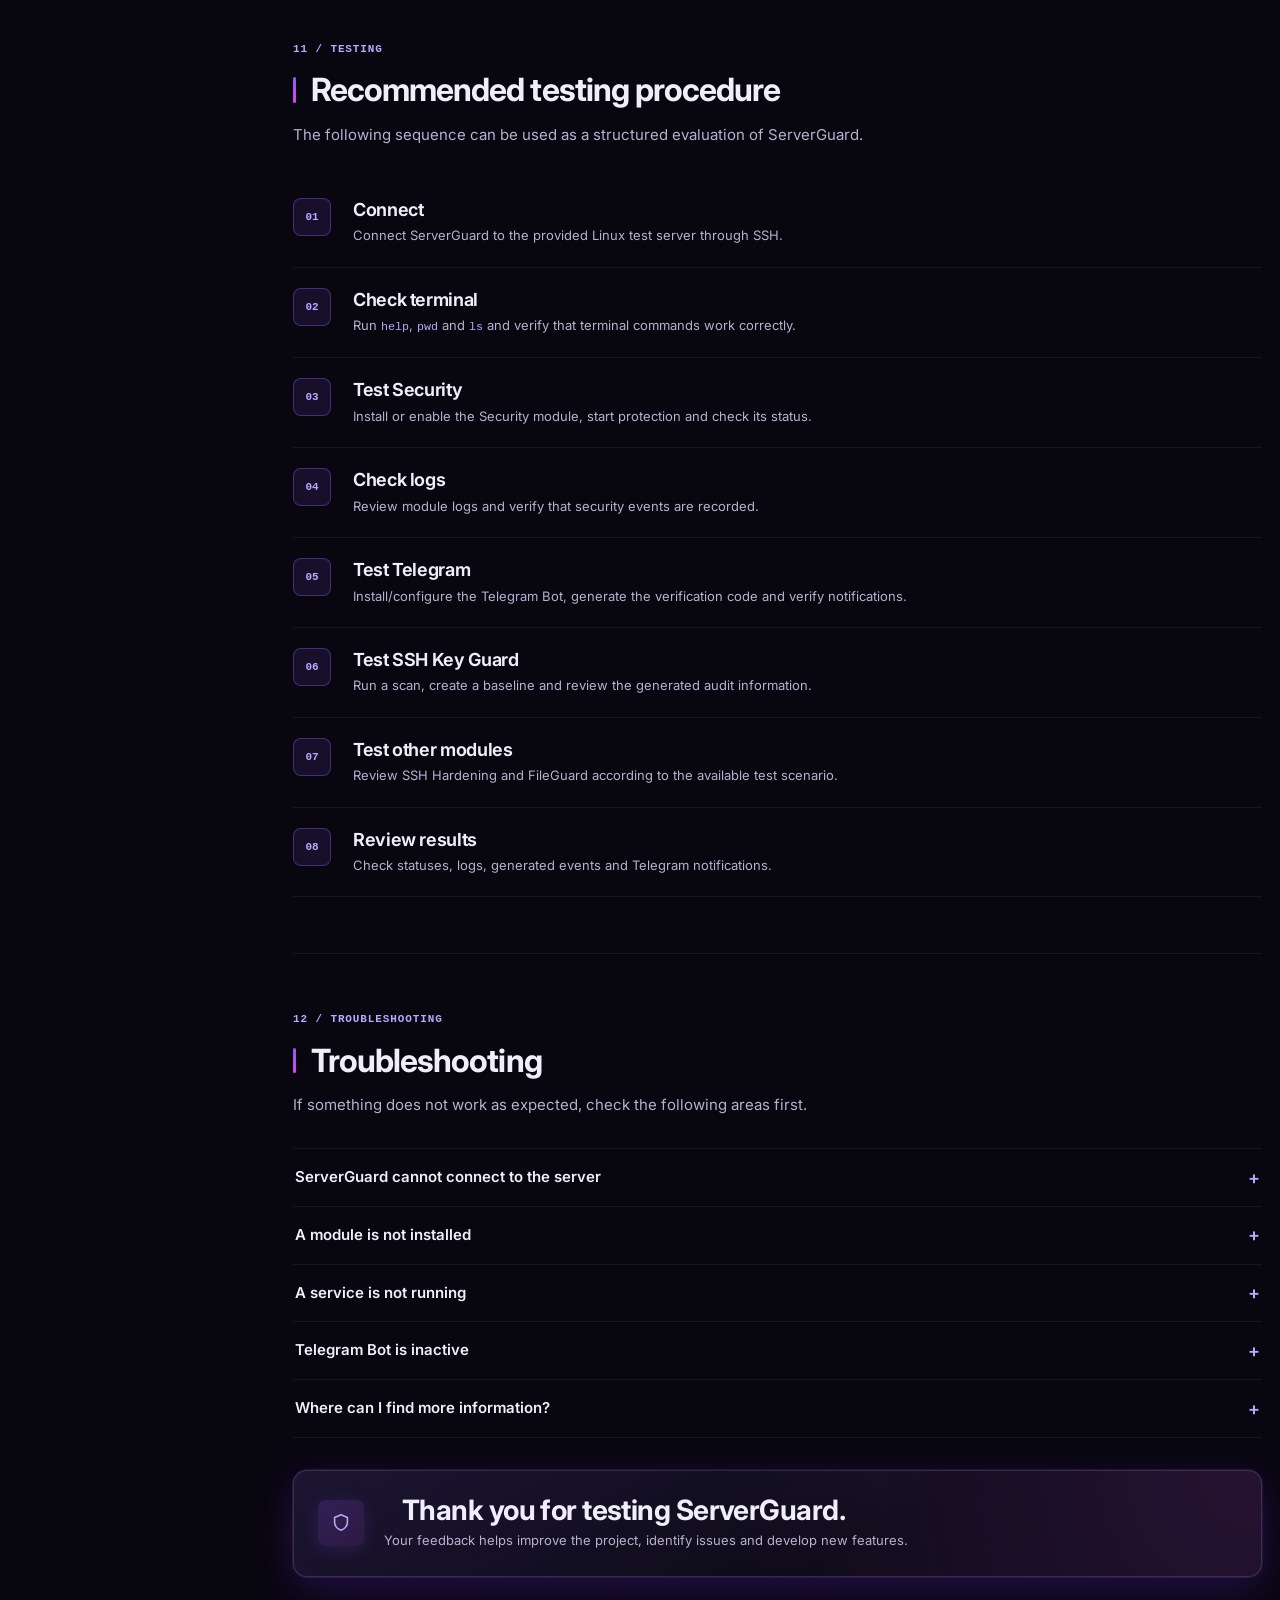
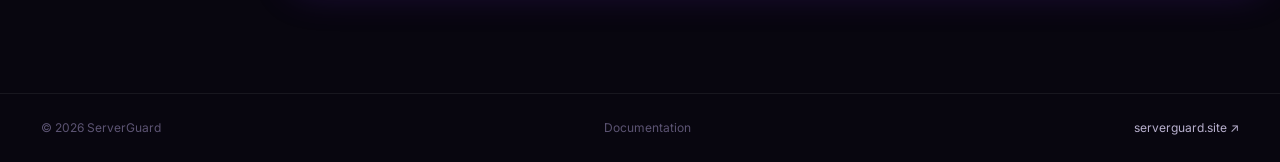
==== commit 1671326f: "polish ServerGuard website and documentation" ====
--- a/documentation/index.html
+++ b/documentation/index.html
@@ -30,6 +30,7 @@
     >
 
     <link rel="stylesheet" href="../css/tokens.css">
+    <link rel="stylesheet" href="../css/components.css">
     <link rel="stylesheet" href="css/style.css">
     <link rel="stylesheet" href="css/module.css">
 </head>
@@ -61,6 +62,12 @@
     <symbol id="i-sliders" viewBox="0 0 24 24"><path d="M5 8h6M15 8h4M5 16h4M13 16h6"/><circle cx="13" cy="8" r="2"/><circle cx="11" cy="16" r="2"/></symbol>
     <symbol id="i-key" viewBox="0 0 24 24"><circle cx="7.5" cy="16.5" r="3.5"/><path d="M10 14L20 4M17 4h3v3"/></symbol>
     <symbol id="i-file" viewBox="0 0 24 24"><path d="M14 3H7a2 2 0 0 0-2 2v14a2 2 0 0 0 2 2h10a2 2 0 0 0 2-2V8z"/><path d="M14 3v5h5"/></symbol>
+    <symbol id="i-download" viewBox="0 0 24 24"><path d="M12 3v12m0 0l-4-4m4 4l4-4M4 20h16"/></symbol>
+    <symbol id="i-github" viewBox="0 0 24 24"><path d="M12 2C6.48 2 2 6.58 2 12.25c0 4.53 2.87 8.37 6.84 9.73.5.09.68-.22.68-.49v-1.7c-2.78.62-3.37-1.37-3.37-1.37-.45-1.18-1.11-1.5-1.11-1.5-.91-.64.07-.63.07-.63 1 .07 1.53 1.06 1.53 1.06.9 1.57 2.36 1.12 2.94.86.09-.67.35-1.12.63-1.38-2.22-.26-4.56-1.14-4.56-5.06 0-1.12.39-2.03 1.03-2.75-.1-.26-.45-1.3.1-2.71 0 0 .84-.28 2.75 1.05a9.36 9.36 0 0 1 5 0c1.91-1.33 2.75-1.05 2.75-1.05.55 1.41.2 2.45.1 2.71.64.72 1.03 1.63 1.03 2.75 0 3.93-2.35 4.8-4.58 5.05.36.32.68.94.68 1.9v2.82c0 .27.18.59.69.49A10.02 10.02 0 0 0 22 12.25C22 6.58 17.52 2 12 2z"/></symbol>
+    <symbol id="i-check" viewBox="0 0 24 24"><path d="M5 12.5l4.5 4.5L19 7"/></symbol>
+    <symbol id="i-server" viewBox="0 0 24 24"><rect x="3" y="4" width="18" height="7" rx="2"/><rect x="3" y="13" width="18" height="7" rx="2"/><path d="M7 7.5h.01M7 16.5h.01"/></symbol>
+    <symbol id="i-monitor" viewBox="0 0 24 24"><rect x="3" y="4" width="18" height="12" rx="2"/><path d="M8 20h8M12 16v4"/></symbol>
+    <symbol id="i-terminal" viewBox="0 0 24 24"><rect x="3" y="4" width="18" height="16" rx="2"/><path d="M7 9l3 3-3 3M13 15h4"/></symbol>
 </svg>
 
 
@@ -76,8 +83,15 @@
             <span class="brand-icon">
                 <svg class="icon" aria-hidden="true"><use href="#i-shield-check"></use></svg>
             </span>
-            <span class="brand-word">Server<span>Guard</span></span>
+            <span class="brand-copy"><span class="brand-word">Server<span>Guard</span></span><small>Secure · Manage · Protect</small></span>
         </a>
+
+        <nav class="topbar-nav" aria-label="Primary">
+            <a href="../index.html#overview">Overview</a>
+            <a href="index.html" class="is-active" aria-current="page">Documentation</a>
+            <a href="security.html">Security</a>
+            <a href="../index.html#news">Changelog <i class="nav-notice" aria-label="New updates"></i></a>
+        </nav>
 
         <div class="doc-search" role="search">
             <svg class="icon doc-search-icon" aria-hidden="true"><use href="#i-search"></use></svg>
@@ -85,7 +99,7 @@
                 id="docSearch"
                 class="doc-search-input"
                 type="search"
-                placeholder="Search documentation"
+                placeholder="Search documentation…"
                 aria-label="Search documentation"
                 autocomplete="off"
                 spellcheck="false"
@@ -97,24 +111,26 @@
         <div class="topbar-actions">
 
             <a
-                href="https://t.me/ServerGuardSupport"
+                href="https://github.com/Lukas6623/ServerGuardCode"
                 class="help-button"
                 target="_blank"
                 rel="noopener noreferrer"
             >
-                <svg class="icon" aria-hidden="true"><use href="#i-help"></use></svg>
-                Help
+                <svg class="icon" aria-hidden="true"><use href="#i-github"></use></svg>
+                GitHub
             </a>
 
-            <a href="../index.html" class="back-button">
-                <svg class="icon" aria-hidden="true"><use href="#i-external"></use></svg>
-                Main website
+            <a href="../index.html#download" class="btn btn-primary topbar-download download-installer">
+                <svg class="icon" aria-hidden="true"><use href="#i-download"></use></svg>
+                Download
             </a>
 
             <button
                 class="mobile-menu-button"
                 id="mobileMenuButton"
                 aria-label="Open documentation menu"
+                aria-controls="sidebar"
+                aria-expanded="false"
             >
                 <svg class="icon icon-menu" aria-hidden="true"><use href="#i-menu"></use></svg>
                 <svg class="icon icon-close" aria-hidden="true"><use href="#i-x"></use></svg>
@@ -133,10 +149,21 @@
 
 <div class="module-layout">
 
+    <nav class="icon-rail" aria-label="Documentation areas">
+        <a href="../index.html" aria-label="Home"><svg class="icon" aria-hidden="true"><use href="#i-external"></use></svg></a>
+        <a href="index.html" class="is-active" aria-label="Documentation" aria-current="page"><svg class="icon" aria-hidden="true"><use href="#i-book"></use></svg></a>
+        <a href="security.html" aria-label="Security"><svg class="icon" aria-hidden="true"><use href="#i-shield-check"></use></svg></a>
+        <a href="#terminal" aria-label="Terminal"><svg class="icon" aria-hidden="true"><use href="#i-terminal"></use></svg></a>
+        <a href="../index.html#news" aria-label="Updates"><svg class="icon" aria-hidden="true"><use href="#i-zap"></use></svg></a>
+        <a href="index.html#troubleshooting" aria-label="Troubleshooting"><svg class="icon" aria-hidden="true"><use href="#i-sliders"></use></svg></a>
+        <a href="index.html#requirements" aria-label="Information"><svg class="icon" aria-hidden="true"><use href="#i-help"></use></svg></a>
+    </nav>
+
 
     <!-- =====================================================
          SIDEBAR
     ====================================================== -->
+
 
         <aside class="sidebar" id="sidebar">
 
@@ -146,14 +173,35 @@
         </div>
 
         <nav class="sidebar-nav" aria-label="Documentation">
-            <div class="sidebar-group">Start</div>
-            <a href="index.html" class="active" aria-current="page"><span><svg class="icon" aria-hidden="true"><use href="#i-book"></use></svg></span>Testing Guide</a>
-            <div class="sidebar-group">Modules</div>
-            <a href="security.html"><span><svg class="icon" aria-hidden="true"><use href="#i-zap"></use></svg></span>Security</a>
-            <a href="telegram.html"><span><svg class="icon" aria-hidden="true"><use href="#i-send"></use></svg></span>Telegram Bot</a>
-            <a href="hardening.html"><span><svg class="icon" aria-hidden="true"><use href="#i-sliders"></use></svg></span>SSH Hardening</a>
-            <a href="sshkeys.html"><span><svg class="icon" aria-hidden="true"><use href="#i-key"></use></svg></span>SSH Key Guard</a>
-            <a href="fileguard.html"><span><svg class="icon" aria-hidden="true"><use href="#i-file"></use></svg></span>FileGuard</a>
+            <div class="sidebar-group">
+                <span class="sidebar-group-title">Getting started</span>
+                <div class="sidebar-links">
+                    <a class="active" aria-current="page" href="index.html"><span><svg class="icon" aria-hidden="true"><use href="#i-book"></use></svg></span>Testing Guide</a>
+                </div>
+            </div>
+            <div class="sidebar-group">
+                <span class="sidebar-group-title">Security</span>
+                <div class="sidebar-links">
+                    <a href="security.html"><span><svg class="icon" aria-hidden="true"><use href="#i-zap"></use></svg></span>Security</a>
+                    <a href="hardening.html"><span><svg class="icon" aria-hidden="true"><use href="#i-sliders"></use></svg></span>SSH Hardening</a>
+                    <a href="sshkeys.html"><span><svg class="icon" aria-hidden="true"><use href="#i-key"></use></svg></span>SSH Key Guard</a>
+                    <a href="fileguard.html"><span><svg class="icon" aria-hidden="true"><use href="#i-file"></use></svg></span>FileGuard</a>
+                </div>
+            </div>
+            <div class="sidebar-group">
+                <span class="sidebar-group-title">Integrations</span>
+                <div class="sidebar-links">
+                    <a href="telegram.html"><span><svg class="icon" aria-hidden="true"><use href="#i-send"></use></svg></span>Telegram Bot</a>
+                </div>
+            </div>
+            <div class="sidebar-group">
+                <span class="sidebar-group-title">Reference</span>
+                <div class="sidebar-links">
+                    <a href="../index.html"><span><svg class="icon" aria-hidden="true"><use href="#i-external"></use></svg></span>Main website</a>
+                    <a href="https://github.com/Lukas6623/ServerGuardCode" target="_blank" rel="noopener noreferrer"><span><svg class="icon icon-fill" aria-hidden="true"><use href="#i-github"></use></svg></span>GitHub</a>
+                    <a href="https://t.me/ServerGuardSupport" target="_blank" rel="noopener noreferrer"><span><svg class="icon" aria-hidden="true"><use href="#i-help"></use></svg></span>Support</a>
+                </div>
+            </div>
         </nav>
 
         <div class="sidebar-footer">
@@ -177,43 +225,103 @@
 
         <section
             id="introduction"
-            class="doc-section"
+            class="doc-section doc-intro"
         >
 
-            <div class="eyebrow">
-                01 / INTRODUCTION
-            </div>
-
-            <h1>
-                ServerGuard
-                <span>Testing Guide</span>
-            </h1>
-
-            <p class="lead">
-                This documentation provides a step-by-step guide
-                for testing ServerGuard on a Linux server.
-            </p>
-
-            <div class="info-card">
-
-                <div class="info-icon">
-                    <svg class="icon" aria-hidden="true"><use href="#i-shield"></use></svg>
-                </div>
-
+            <nav class="breadcrumb" aria-label="Breadcrumb">
+                <a href="../index.html">ServerGuard</a>
+                <span class="sep" aria-hidden="true">/</span>
+                <span aria-current="page">Documentation</span>
+            </nav>
+
+            <div class="intro-top-grid">
+
+            <div class="doc-hero">
+
+                <span class="eyebrow">Documentation</span>
+
+                <h1>
+                    ServerGuard
+                    <span>Documentation</span>
+                </h1>
+
+                <p class="doc-hero-lead">
+                    ServerGuard is a Windows desktop application for managing,
+                    monitoring and protecting Linux servers over SSH. It combines
+                    security tools, best practices and a convenient interface in
+                    a single solution.
+                </p>
+
+                <div class="doc-hero-actions">
+                    <a href="../index.html#download" class="btn btn-primary">
+                        <svg class="icon" aria-hidden="true"><use href="#i-download"></use></svg>
+                        Download ServerGuard
+                    </a>
+                    <a href="security.html" class="btn btn-secondary">
+                        <svg class="icon" aria-hidden="true"><use href="#i-zap"></use></svg>
+                        Security module
+                    </a>
+                </div>
+
+            </div>
+
+
+            <div class="intro-card">
+                <div class="panel-icon">
+                    <svg class="icon" aria-hidden="true"><use href="#i-shield-check"></use></svg>
+                </div>
                 <div>
-
-                    <h3>
-                        About ServerGuard
-                    </h3>
-
-                    <p>
-                        ServerGuard is a Windows application designed
-                        to manage and protect Linux servers through SSH.
-                        It provides security modules for monitoring,
-                        protection and server administration.
-                    </p>
-
-                </div>
+                    <h3>Security-first server management</h3>
+                    <p>
+                        Harden your servers, prevent attacks and manage
+                        configuration with ease.
+                    </p>
+                    <ul class="intro-meta">
+                        <li class="chip">
+                            <svg class="icon" aria-hidden="true"><use href="#i-monitor"></use></svg>
+                            Windows client
+                        </li>
+                        <li class="chip">
+                            <svg class="icon" aria-hidden="true"><use href="#i-server"></use></svg>
+                            Linux server
+                        </li>
+                        <li class="chip">
+                            <svg class="icon" aria-hidden="true"><use href="#i-terminal"></use></svg>
+                            SSH management
+                        </li>
+                    </ul>
+                </div>
+            </div>
+
+            </div>
+
+
+            <div class="feature-cards">
+
+                <article class="feature-card">
+                    <div class="panel-icon">
+                        <svg class="icon" aria-hidden="true"><use href="#i-server"></use></svg>
+                    </div>
+                    <h3>Protection runs on the server</h3>
+                    <p>
+                        Modules are installed on the Linux server and
+                        operate independently of the client, so detection
+                        and response keep running whether or not your
+                        computer is switched on.
+                    </p>
+                </article>
+
+                <article class="feature-card">
+                    <div class="panel-icon">
+                        <svg class="icon" aria-hidden="true"><use href="#i-terminal"></use></svg>
+                    </div>
+                    <h3>Managed over one SSH connection</h3>
+                    <p>
+                        Connect once over SSH, then open and manage every
+                        module from the ServerGuard terminal — Security,
+                        Hardening, key and file monitoring and Telegram.
+                    </p>
+                </article>
 
             </div>
 
@@ -247,6 +355,174 @@
                     </span>
 
                 </div>
+
+            </div>
+
+
+            <div class="intro-workbench">
+
+            <div class="feature-panel">
+
+                <div class="feature-panel-copy">
+
+                    <span class="eyebrow">Module / SSH Hardening</span>
+
+                    <h3>Review and apply an SSH security policy</h3>
+
+                    <p>
+                        SSH Hardening reviews and manages security-related
+                        OpenSSH configuration. The policy is written to a
+                        separate configuration fragment, validated and
+                        backed up before it is applied.
+                    </p>
+
+                    <ul class="mini-list">
+                        <li>
+                            <svg class="icon" aria-hidden="true"><use href="#i-check"></use></svg>
+                            Applies a controlled policy without rewriting the
+                            administrator's configuration
+                        </li>
+                        <li>
+                            <svg class="icon" aria-hidden="true"><use href="#i-check"></use></svg>
+                            Validates the configuration and reloads the SSH service
+                        </li>
+                        <li>
+                            <svg class="icon" aria-hidden="true"><use href="#i-check"></use></svg>
+                            Creates a backup and supports restoration
+                        </li>
+                    </ul>
+
+                    <a href="hardening.html" class="inline-button">
+                        Open SSH Hardening ↗
+                    </a>
+
+                </div>
+
+                <div class="code-panel">
+
+                    <div class="code-panel-head">
+                        <span class="path">/etc/ssh/sshd_config (recommended)</span>
+                        <span>policy</span>
+                    </div>
+
+                    <pre><code>Protocol 2
+PermitRootLogin no
+PasswordAuthentication no
+PubkeyAuthentication yes
+KexAlgorithms curve25519-sha256,ecdh-sha2-nistp256
+Ciphers chacha20-poly1305@openssh.com,aes256-gcm@openssh.com
+MACs hmac-sha2-512,hmac-sha2-256</code></pre>
+
+                </div>
+
+            </div>
+
+
+            <section class="panel" aria-labelledby="protection-modules">
+
+                <div class="panel-head">
+                    <div class="panel-icon">
+                        <svg class="icon" aria-hidden="true"><use href="#i-shield-check"></use></svg>
+                    </div>
+                    <div class="panel-head-text">
+                        <h3 id="protection-modules">Protection modules</h3>
+                        <p>Each module targets one class of events and is managed from the same SSH connection.</p>
+                    </div>
+                </div>
+
+                <div class="module-links">
+
+                    <a class="module-link" href="security.html">
+                        <svg class="icon" aria-hidden="true"><use href="#i-zap"></use></svg>
+                        <strong>Security</strong>
+                        <span>SSH brute-force detection with automatic restrictions.</span>
+                        <span class="module-link-go">Read module →</span>
+                    </a>
+
+                    <a class="module-link" href="hardening.html">
+                        <svg class="icon" aria-hidden="true"><use href="#i-sliders"></use></svg>
+                        <strong>SSH Hardening</strong>
+                        <span>Review and apply a controlled OpenSSH security policy.</span>
+                        <span class="module-link-go">Read module →</span>
+                    </a>
+
+                    <a class="module-link" href="sshkeys.html">
+                        <svg class="icon" aria-hidden="true"><use href="#i-key"></use></svg>
+                        <strong>SSH Key Guard</strong>
+                        <span>Monitor authorized_keys and raise events on changes.</span>
+                        <span class="module-link-go">Read module →</span>
+                    </a>
+
+                    <a class="module-link" href="fileguard.html">
+                        <svg class="icon" aria-hidden="true"><use href="#i-file"></use></svg>
+                        <strong>FileGuard</strong>
+                        <span>File integrity monitoring with baselines, scans and logs.</span>
+                        <span class="module-link-go">Read module →</span>
+                    </a>
+
+                    <a class="module-link" href="telegram.html">
+                        <svg class="icon" aria-hidden="true"><use href="#i-send"></use></svg>
+                        <strong>Telegram Bot</strong>
+                        <span>Security notifications and remote management on Telegram.</span>
+                        <span class="module-link-go">Read module →</span>
+                    </a>
+
+                </div>
+
+            </section>
+
+            </div>
+
+
+            <section class="quickstart" aria-labelledby="quick-start-heading">
+
+                <span class="eyebrow" id="quick-start-heading">Quick start</span>
+
+                <div class="qs-steps">
+
+                    <div class="qs-step">
+                        <span class="qs-index">01</span>
+                        <h3>Install ServerGuard</h3>
+                        <p>
+                            Download the installer and run the setup wizard
+                            on your Windows computer.
+                            <a href="#installation">Installation →</a>
+                        </p>
+                    </div>
+
+                    <div class="qs-step">
+                        <span class="qs-index">02</span>
+                        <h3>Connect over SSH</h3>
+                        <p>
+                            Enter the server IP, SSH port, username and
+                            password, then connect.
+                            <a href="#connection">Connection →</a>
+                        </p>
+                    </div>
+
+                    <div class="qs-step">
+                        <span class="qs-index">03</span>
+                        <h3>Enable protection</h3>
+                        <p>
+                            Open a module from the terminal and enable the
+                            protection you need on the server.
+                            <a href="#security">Modules →</a>
+                        </p>
+                    </div>
+
+                </div>
+
+            </section>
+
+
+            <div class="code-panel">
+
+                <div class="code-panel-head">
+                    <span>Download latest version (PowerShell)</span>
+                    <span>Windows</span>
+                </div>
+
+                <pre><code>Invoke-WebRequest -Uri "https://serverguard.dev/download/latest" -OutFile "ServerGuardSetup.exe"</code></pre>
 
             </div>
 
@@ -657,15 +933,73 @@
 ls
 pwd
 cd &lt;directory&gt;
+nano &lt;file&gt;
 
 security
 telegram
 hardening
 sshkeys
 fileguard
+ports
+web install
 
 exit</code></pre>
 
+            </div>
+
+            <div class="terminal-reference" aria-label="ServerGuard command reference">
+                <div class="terminal-reference-nav">
+                    <div class="terminal-reference-label">Command reference</div>
+                    <div class="terminal-ref-category">General navigation</div>
+                    <button type="button" class="command-ref-item is-active" data-command="help">
+                        <code>help</code><span>General help and module overview</span>
+                    </button>
+                    <button type="button" class="command-ref-item" data-command="ls">
+                        <code>ls</code><span>List remote files</span>
+                    </button>
+                    <button type="button" class="command-ref-item" data-command="cd &lt;directory&gt;">
+                        <code>cd &lt;directory&gt;</code><span>Change remote directory</span>
+                    </button>
+                    <div class="terminal-ref-category">Security</div>
+                    <button type="button" class="command-ref-item" data-command="security">
+                        <code>security</code><span>Brute-force protection menu</span>
+                    </button>
+                    <div class="terminal-ref-category">SSH Hardening</div>
+                    <button type="button" class="command-ref-item" data-command="hardening">
+                        <code>hardening</code><span>SSH hardening menu</span>
+                    </button>
+                    <div class="terminal-ref-category">SSH Key Guard</div>
+                    <button type="button" class="command-ref-item" data-command="sshkeys">
+                        <code>sshkeys</code><span>SSH Key Guard menu</span>
+                    </button>
+                    <div class="terminal-ref-category">FileGuard</div>
+                    <button type="button" class="command-ref-item" data-command="fileguard">
+                        <code>fileguard</code><span>FileGuard menu</span>
+                    </button>
+                    <div class="terminal-ref-category">Integrations</div>
+                    <button type="button" class="command-ref-item" data-command="telegram">
+                        <code>telegram</code><span>Telegram Bot menu</span>
+                    </button>
+                    <div class="terminal-ref-category">Diagnostics and maintenance</div>
+                    <button type="button" class="command-ref-item" data-command="ports">
+                        <code>ports</code><span>Firewall and protected ports</span>
+                    </button>
+                    <button type="button" class="command-ref-item" data-command="web install">
+                        <code>web install</code><span>Install the local web interface</span>
+                    </button>
+                </div>
+                <div class="terminal-reference-detail">
+                    <div class="terminal-detail-head">
+                        <span class="terminal-detail-kicker">ServerGuard terminal / reference</span>
+                        <button type="button" class="copy-btn terminal-copy" aria-label="Copy selected command">Copy</button>
+                    </div>
+                    <div class="terminal-detail-command"><span class="prompt">root@server:~$</span> <code id="commandReferenceCommand">help</code></div>
+                    <p id="commandReferenceDescription">Show the complete ServerGuard help page, including general commands, modules, Port Manager and troubleshooting.</p>
+                    <div class="terminal-detail-meta">
+                        <span id="commandReferenceCategory">General navigation</span>
+                        <span>Reference only · does not execute commands</span>
+                    </div>
+                </div>
             </div>
 
 
@@ -692,6 +1026,11 @@
                 </div>
 
                 <div class="command-card">
+                    <code>nano &lt;file&gt;</code>
+                    <span>Edit a remote file with the ServerGuard editor.</span>
+                </div>
+
+                <div class="command-card">
                     <code>security</code>
                     <span>Open the Security module.</span>
                 </div>
@@ -714,6 +1053,16 @@
                 <div class="command-card">
                     <code>fileguard</code>
                     <span>Open FileGuard.</span>
+                </div>
+
+                <div class="command-card">
+                    <code>ports</code>
+                    <span>Open the firewall and protected-port manager.</span>
+                </div>
+
+                <div class="command-card">
+                    <code>web install</code>
+                    <span>Install the local web interface on the server.</span>
                 </div>
 
                 <div class="command-card">
@@ -1800,9 +2149,10 @@
     </div>
 
 </footer>
+<script src="../js/main.js"></script>
 <script src="js/docs.js"></script>
 
 
 </body>
 
-</html>+</html>
--- a/css/tokens.css
+++ b/css/tokens.css
@@ -5,6 +5,10 @@
    Loaded by every page (landing + documentation) BEFORE the
    page-specific stylesheet. Keep this file framework-free and
    limited to genuinely shared primitives.
+
+   Visual direction: deep near-black / dark-purple surfaces with
+   bright violet + magenta accents, thin low-contrast borders and
+   consistent rounded corners.
    ========================================================= */
 
 /* =========================================================
@@ -16,35 +20,47 @@
 
     /* ---- Backgrounds & surfaces ------------------------ */
 
-    --bg: #080b12;
-    --bg-deep: #05070c;
-    --surface: #0c1018;
-    --surface-2: #10151f;
-    --surface-3: #141b27;
-    --surface-hover: #18202e;
+    --bg: #08060f;
+    --bg-deep: #040309;
+    --bg-elevated: #0b0917;
+    --surface: #0d0b18;
+    --surface-2: #131022;
+    --surface-3: #1a1530;
+    --surface-hover: #221b3d;
 
     /* ---- Text ------------------------------------------ */
 
-    --text: #eef2f9;
-    --text-secondary: #9aa6bd;
-    --text-muted: #6a7690;
-    --text-faint: #4a5468;
+    --text: #f1eefb;
+    --text-primary: #f1eefb;
+    --text-secondary: #b8b0ce;
+    --text-muted: #8a80a3;
+    --text-faint: #5c5473;
 
     /* ---- Borders --------------------------------------- */
 
-    --border: rgba(255, 255, 255, 0.07);
+    --border: rgba(255, 255, 255, 0.065);
     --border-strong: rgba(255, 255, 255, 0.12);
-    --border-accent: rgba(79, 140, 255, 0.34);
-
-    /* ---- Accent (blue primary, violet secondary) -------- */
-
-    --accent: #4f8cff;
-    --accent-strong: #6ea0ff;
-    --accent-deep: #3b6fe0;
-    --accent-2: #675cff;
-    --accent-soft: rgba(79, 140, 255, 0.10);
-    --accent-soft-strong: rgba(79, 140, 255, 0.18);
-    --accent-text: #7ea9ff;
+    --border-accent: rgba(139, 92, 246, 0.38);
+    --border-accent-strong: rgba(168, 85, 247, 0.55);
+    --surface-nav-active: #21152f;
+    --focus-ring: #d88aff;
+
+    /* ---- Accent (violet primary, magenta secondary) ------ */
+
+    --accent: #8b5cf6;
+    --accent-strong: #a78bfa;
+    --accent-deep: #6d28d9;
+    --accent-2: #d946ef;
+    --accent-3: #e879f9;
+    --accent-text: #bda8ff;
+    --accent-soft: rgba(139, 92, 246, 0.12);
+    --accent-soft-strong: rgba(139, 92, 246, 0.22);
+    --accent-glow: rgba(139, 92, 246, 0.30);
+    --magenta-soft: rgba(217, 70, 239, 0.12);
+
+    --gradient-accent: linear-gradient(135deg, #8b5cf6 0%, #a855f7 46%, #d946ef 100%);
+    --gradient-accent-soft: linear-gradient(135deg, rgba(139, 92, 246, 0.18), rgba(217, 70, 239, 0.12));
+    --gradient-text: linear-gradient(100deg, #c4b5fd 0%, #d8b4fe 44%, #f0abfc 100%);
 
     /* ---- Semantic -------------------------------------- */
 
@@ -54,8 +70,8 @@
     --warning-soft: rgba(230, 180, 90, 0.10);
     --danger: #f0736e;
     --danger-soft: rgba(240, 115, 110, 0.10);
-    --info: #6aa6ff;
-    --info-soft: rgba(106, 166, 255, 0.10);
+    --info: #a78bfa;
+    --info-soft: rgba(167, 139, 250, 0.10);
 
     /* ---- Typography ------------------------------------ */
 
@@ -111,31 +127,33 @@
 
     /* ---- Radii ----------------------------------------- */
 
-    --r-xs: 3px;
-    --r-sm: 5px;
-    --r-md: 7px;
-    --r-lg: 9px;
-    --r-xl: 12px;
-    --r-2xl: 16px;
+    --r-xs: 4px;
+    --r-sm: 6px;
+    --r-md: 8px;
+    --r-lg: 10px;
+    --r-xl: 14px;
+    --r-2xl: 18px;
     --r-full: 999px;
 
     /* ---- Shadows --------------------------------------- */
 
-    --shadow-sm: 0 1px 2px rgba(0, 0, 0, 0.3);
-    --shadow-md: 0 10px 30px rgba(0, 0, 0, 0.35);
-    --shadow-lg: 0 26px 70px rgba(0, 0, 0, 0.48);
+    --shadow-sm: 0 1px 2px rgba(0, 0, 0, 0.35);
+    --shadow-md: 0 14px 40px rgba(3, 2, 8, 0.5);
+    --shadow-lg: 0 30px 80px rgba(3, 2, 8, 0.6);
+    --shadow-glow: 0 0 0 1px rgba(139, 92, 246, 0.16), 0 12px 40px rgba(109, 40, 217, 0.28);
 
     /* ---- Transitions ----------------------------------- */
 
-    --t-fast: 120ms ease;
-    --t: 180ms ease;
-    --t-slow: 280ms cubic-bezier(0.2, 0.7, 0.3, 1);
+    --ease-out: cubic-bezier(0.22, 0.8, 0.28, 1);
+    --t-fast: 140ms var(--ease-out);
+    --t: 180ms var(--ease-out);
+    --t-slow: 220ms var(--ease-out);
 
     /* ---- Layout ---------------------------------------- */
 
-    --content-max: 1180px;
-    --docs-max: 1200px;
-    --header-h: 64px;
+    --content-max: 1460px;
+    --docs-max: 1380px;
+    --header-h: 68px;
     --sidebar-w: 248px;
     --toc-w: 220px;
     --gutter: 24px;
@@ -156,6 +174,8 @@
 html {
     -webkit-text-size-adjust: 100%;
     scroll-behavior: smooth;
+    scrollbar-color: var(--surface-3) var(--bg-deep);
+    scrollbar-width: thin;
 }
 
 body {
@@ -333,6 +353,7 @@
         background var(--t),
         border-color var(--t),
         color var(--t),
+        box-shadow var(--t),
         transform var(--t-fast);
 }
 
@@ -341,15 +362,16 @@
 }
 
 .btn-primary {
-    background: linear-gradient(135deg, var(--accent), var(--accent-2));
+    background: var(--gradient-accent);
     color: #fff;
 
-    box-shadow: 0 6px 18px rgba(59, 111, 224, 0.28);
+    box-shadow: 0 8px 22px rgba(109, 40, 217, 0.34);
 }
 
 .btn-primary:hover {
     filter: brightness(1.08);
     transform: translateY(-1px);
+    box-shadow: 0 12px 30px rgba(139, 92, 246, 0.44);
 }
 
 .btn-secondary {
--- a/css/components.css
+++ b/css/components.css
@@ -0,0 +1,758 @@
+/* =========================================================
+   SERVERGUARD — SHARED COMPOSITION COMPONENTS
+   Loaded by every page (landing + documentation) AFTER
+   css/tokens.css and BEFORE the page-specific stylesheet.
+
+   These are the reusable surface primitives that give the
+   landing page and the documentation the same visual
+   language: bordered panels, feature cards, icon tiles,
+   chips, dark code panels and horizontal quick-start steps.
+   Page-specific stylesheets only add layout that is unique
+   to that page.
+   ========================================================= */
+
+
+/* =========================================================
+   PANEL — bordered surface with a header
+   ========================================================= */
+
+.panel {
+    position: relative;
+
+    border: 1px solid var(--border);
+    border-radius: var(--r-xl);
+
+    background: var(--surface);
+
+    overflow: hidden;
+}
+
+.panel::before {
+    content: "";
+
+    position: absolute;
+    top: 0;
+    left: 0;
+    right: 0;
+
+    height: 1px;
+
+    background: linear-gradient(90deg, var(--accent-soft-strong), transparent 60%);
+}
+
+.panel-head {
+    display: flex;
+    align-items: flex-start;
+    gap: var(--sp-4);
+
+    padding: var(--sp-5) var(--sp-6);
+}
+
+.panel-head--divide {
+    border-bottom: 1px solid var(--border);
+}
+
+.panel-head-text h2,
+.panel-head-text h3 {
+    margin-bottom: 4px;
+
+    font-size: var(--fs-lg);
+    font-weight: 650;
+}
+
+.panel-head-text p {
+    max-width: 74ch;
+
+    color: var(--text-secondary);
+    font-size: var(--fs-sm);
+    line-height: 1.6;
+}
+
+.panel-body {
+    padding: var(--sp-5) var(--sp-6) var(--sp-6);
+}
+
+.panel-body--flush {
+    padding: 0;
+}
+
+.panel-body--divide {
+    padding-top: var(--sp-6);
+    border-top: 1px solid var(--border);
+}
+
+
+/* =========================================================
+   ICON TILE
+   ========================================================= */
+
+.panel-icon {
+    display: grid;
+    place-items: center;
+
+    width: 38px;
+    height: 38px;
+
+    flex: none;
+
+    border-radius: var(--r-md);
+
+    background: var(--gradient-accent-soft);
+    border: 1px solid var(--border-accent);
+    color: var(--accent-text);
+}
+
+.panel-icon .icon {
+    font-size: 19px;
+}
+
+
+/* =========================================================
+   CHIP / META
+   ========================================================= */
+
+.chip {
+    display: inline-flex;
+    align-items: center;
+    gap: 6px;
+
+    padding: 4px 10px;
+
+    border-radius: var(--r-full);
+    border: 1px solid var(--border);
+
+    background: var(--surface-2);
+    color: var(--text-secondary);
+
+    font-family: var(--font-mono);
+    font-size: 11px;
+}
+
+.chip .icon {
+    font-size: 13px;
+    color: var(--accent-text);
+}
+
+.chip code {
+    color: var(--accent-text);
+    font-size: 11px;
+}
+
+.meta-row {
+    display: flex;
+    flex-wrap: wrap;
+    gap: var(--sp-2);
+
+    margin: 0;
+    padding: 0;
+
+    list-style: none;
+}
+
+
+/* =========================================================
+   CODE PANEL — dark bordered block with a header + copy
+   ========================================================= */
+
+.code-panel {
+    border: 1px solid var(--border-strong);
+    border-radius: var(--r-lg);
+
+    overflow: hidden;
+
+    background: var(--bg-deep);
+}
+
+.code-panel-head {
+    display: flex;
+    align-items: center;
+    justify-content: space-between;
+    gap: var(--sp-3);
+
+    padding: 9px 14px;
+
+    border-bottom: 1px solid var(--border);
+
+    background: var(--surface-2);
+
+    color: var(--text-muted);
+
+    font-family: var(--font-mono);
+    font-size: 11px;
+}
+
+.code-panel-head .path {
+    overflow: hidden;
+
+    color: var(--accent-text);
+    text-overflow: ellipsis;
+    white-space: nowrap;
+}
+
+.code-panel pre {
+    position: relative;
+
+    margin: 0;
+    padding: var(--sp-5);
+
+    overflow-x: auto;
+}
+
+.code-panel pre code {
+    color: #c2cad9;
+    font-size: 12.5px;
+    line-height: 1.8;
+
+    white-space: pre;
+}
+
+
+/* =========================================================
+   FEATURE CARDS — two-column grid
+   ========================================================= */
+
+.feature-cards {
+    display: grid;
+    grid-template-columns: repeat(2, minmax(0, 1fr));
+    gap: var(--sp-4);
+}
+
+.feature-card {
+    padding: var(--sp-5);
+
+    border: 1px solid var(--border);
+    border-radius: var(--r-xl);
+
+    background: var(--surface);
+
+    transition: border-color var(--t), background var(--t);
+}
+
+.feature-card:hover {
+    border-color: var(--border-accent);
+    background: var(--surface-2);
+}
+
+.feature-card h3 {
+    margin: 14px 0 6px;
+
+    font-size: var(--fs-base);
+    font-weight: 650;
+}
+
+.feature-card p {
+    color: var(--text-secondary);
+    font-size: var(--fs-sm);
+    line-height: 1.65;
+}
+
+
+/* =========================================================
+   FEATURE PANEL — copy + code, two columns
+   ========================================================= */
+
+.feature-panel {
+    display: grid;
+    grid-template-columns: minmax(0, 1fr) minmax(0, 1.05fr);
+    gap: clamp(24px, 3vw, 44px);
+    align-items: center;
+
+    padding: var(--sp-6);
+
+    border: 1px solid var(--border);
+    border-radius: var(--r-xl);
+
+    background:
+        radial-gradient(circle at 100% 0%, var(--accent-soft), transparent 50%),
+        var(--surface);
+}
+
+.feature-panel h3 {
+    margin-bottom: 12px;
+
+    font-size: var(--fs-xl);
+    font-weight: 700;
+    letter-spacing: -0.02em;
+}
+
+.feature-panel-copy > p {
+    margin-bottom: 16px;
+
+    color: var(--text-secondary);
+    font-size: var(--fs-sm);
+    line-height: 1.7;
+}
+
+.mini-list {
+    display: grid;
+    gap: 10px;
+
+    margin: 0 0 16px;
+    padding: 0;
+
+    list-style: none;
+}
+
+.mini-list li {
+    display: flex;
+    align-items: flex-start;
+    gap: 10px;
+
+    color: var(--text-secondary);
+    font-size: var(--fs-sm);
+}
+
+.mini-list .icon {
+    margin-top: 3px;
+
+    color: var(--accent-text);
+    font-size: 15px;
+}
+
+
+/* =========================================================
+   MODULE LINKS — grid of linked modules
+   ========================================================= */
+
+.module-links {
+    display: grid;
+    grid-template-columns: repeat(auto-fit, minmax(200px, 1fr));
+    gap: var(--sp-3);
+
+    padding: 0 var(--sp-6) var(--sp-6);
+}
+
+.module-link {
+    display: flex;
+    flex-direction: column;
+    gap: 8px;
+
+    padding: var(--sp-4);
+
+    border: 1px solid var(--border);
+    border-radius: var(--r-lg);
+
+    background: var(--surface);
+
+    transition: border-color var(--t), background var(--t);
+}
+
+.module-link:hover {
+    border-color: var(--border-accent);
+    background: var(--surface-2);
+}
+
+.module-link .icon {
+    font-size: 20px;
+    color: var(--accent-text);
+}
+
+.module-link strong {
+    font-size: var(--fs-base);
+    font-weight: 650;
+}
+
+.module-link span {
+    color: var(--text-secondary);
+    font-size: var(--fs-sm);
+    line-height: 1.6;
+}
+
+.module-link .module-link-go {
+    margin-top: auto;
+    padding-top: 10px;
+
+    color: var(--text-faint);
+
+    font-family: var(--font-mono);
+    font-size: 11px;
+}
+
+
+/* =========================================================
+   QUICK START — horizontal numbered steps
+   ========================================================= */
+
+.qs-steps {
+    display: grid;
+    grid-template-columns: repeat(3, minmax(0, 1fr));
+    gap: var(--sp-4);
+
+    margin-top: var(--sp-4);
+}
+
+.qs-step {
+    padding: var(--sp-5);
+
+    border: 1px solid var(--border);
+    border-radius: var(--r-xl);
+
+    background: var(--surface);
+}
+
+.qs-index {
+    display: inline-grid;
+    place-items: center;
+
+    width: 34px;
+    height: 34px;
+
+    margin-bottom: 14px;
+
+    border-radius: var(--r-md);
+    border: 1px solid var(--border-accent);
+
+    background: var(--gradient-accent-soft);
+    color: var(--accent-text);
+
+    font-family: var(--font-mono);
+    font-size: 12px;
+    font-weight: 700;
+}
+
+.qs-step h3 {
+    margin-bottom: 6px;
+
+    font-size: var(--fs-base);
+    font-weight: 650;
+}
+
+.qs-step p {
+    color: var(--text-secondary);
+    font-size: var(--fs-sm);
+    line-height: 1.6;
+}
+
+.qs-step a {
+    color: var(--accent-text);
+}
+
+
+/* =========================================================
+   FEATURE GRID — overview cards for real capabilities
+   ========================================================= */
+
+.feature-grid {
+    display: grid;
+    grid-template-columns: repeat(3, minmax(0, 1fr));
+    gap: var(--sp-4);
+}
+
+.feature-card--link {
+    display: flex;
+    flex-direction: column;
+
+    color: inherit;
+}
+
+.feature-card--link .feature-card-go {
+    margin-top: auto;
+    padding-top: 14px;
+
+    color: var(--accent-text);
+
+    font-family: var(--font-mono);
+    font-size: 11px;
+}
+
+.feature-card--link:hover .feature-card-go {
+    text-decoration: underline;
+}
+
+
+/* =========================================================
+   BADGE / STATUS LABEL
+   ========================================================= */
+
+.badge {
+    display: inline-flex;
+    align-items: center;
+    gap: 7px;
+
+    padding: 5px 11px;
+
+    border-radius: var(--r-full);
+    border: 1px solid var(--border-accent);
+
+    background: var(--accent-soft);
+    color: var(--text);
+
+    font-size: var(--fs-xs);
+    font-weight: 600;
+    letter-spacing: 0.01em;
+}
+
+.badge .icon {
+    font-size: 13px;
+    color: var(--accent-text);
+}
+
+.badge .badge-dot {
+    width: 6px;
+    height: 6px;
+    border-radius: 50%;
+    background: var(--success);
+}
+
+.badge code {
+    color: var(--accent-text);
+    font-size: 11px;
+}
+
+
+/* =========================================================
+   PIPELINE — "how it works" flow
+   ========================================================= */
+
+.pipeline {
+    display: flex;
+    align-items: stretch;
+    gap: var(--sp-3);
+
+    margin: 0;
+    padding: 0;
+
+    list-style: none;
+}
+
+.pipeline-node {
+    flex: 1;
+
+    display: flex;
+    flex-direction: column;
+    gap: 6px;
+
+    padding: var(--sp-4);
+
+    border: 1px solid var(--border);
+    border-radius: var(--r-lg);
+
+    background: var(--surface);
+}
+
+.pipeline-node .icon {
+    font-size: 18px;
+    color: var(--accent-text);
+}
+
+.pipeline-node strong {
+    font-size: var(--fs-sm);
+    font-weight: 650;
+}
+
+.pipeline-node span {
+    color: var(--text-secondary);
+    font-size: var(--fs-xs);
+    line-height: 1.55;
+}
+
+.pipeline-arrow {
+    display: grid;
+    place-items: center;
+
+    flex: none;
+
+    padding: 0 2px;
+
+    color: var(--text-faint);
+    font-size: 14px;
+}
+
+
+/* =========================================================
+   LAYER LIST — distinct security responsibilities
+   ========================================================= */
+
+.layer-list {
+    display: grid;
+    gap: 1px;
+
+    margin: 0;
+    padding: 0;
+
+    list-style: none;
+
+    border: 1px solid var(--border);
+    border-radius: var(--r-lg);
+
+    overflow: hidden;
+}
+
+.layer {
+    display: grid;
+    grid-template-columns: 20px minmax(0, 1fr) auto;
+    align-items: center;
+    gap: var(--sp-3);
+
+    padding: 12px 14px;
+
+    background: var(--surface);
+}
+
+.layer .icon {
+    font-size: 16px;
+    color: var(--accent-text);
+}
+
+.layer strong {
+    display: block;
+    font-size: var(--fs-sm);
+    font-weight: 600;
+}
+
+.layer-desc {
+    display: block;
+
+    margin-top: 2px;
+
+    color: var(--text-secondary);
+    font-size: var(--fs-xs);
+    line-height: 1.5;
+}
+
+.layer .layer-tag {
+    padding: 2px 8px;
+
+    border-radius: var(--r-full);
+    border: 1px solid var(--border);
+
+    color: var(--text-muted);
+
+    font-family: var(--font-mono);
+    font-size: 10px;
+    text-transform: uppercase;
+    letter-spacing: 0.06em;
+}
+
+.layer-tag--block { color: var(--danger); border-color: rgba(240, 115, 110, 0.35); }
+.layer-tag--harden { color: var(--warning); border-color: rgba(230, 180, 90, 0.35); }
+.layer-tag--monitor { color: var(--accent-text); border-color: var(--border-accent); }
+
+
+/* =========================================================
+   CODE FRAME — header + copy for article code blocks
+   (added to documentation <pre> blocks at runtime)
+   ========================================================= */
+
+.code-frame {
+    margin: var(--sp-5) 0;
+
+    border: 1px solid var(--border-strong);
+    border-radius: var(--r-lg);
+
+    overflow: hidden;
+
+    background: var(--bg-deep);
+}
+
+.code-frame-head {
+    display: flex;
+    align-items: center;
+    justify-content: space-between;
+    gap: var(--sp-3);
+
+    padding: 8px 12px;
+
+    border-bottom: 1px solid var(--border);
+
+    background: var(--surface-2);
+}
+
+.code-frame-label {
+    overflow: hidden;
+
+    color: var(--text-muted);
+    font-family: var(--font-mono);
+    font-size: 11px;
+    white-space: nowrap;
+    text-overflow: ellipsis;
+}
+
+.code-frame pre {
+    margin: 0;
+    padding: var(--sp-5);
+
+    overflow-x: auto;
+
+    border: 0;
+    border-radius: 0;
+
+    background: transparent;
+}
+
+.code-frame pre::before {
+    display: none;
+}
+
+.code-frame .copy-btn,
+.code-panel-head .copy-btn {
+    position: static;
+    top: auto;
+    right: auto;
+
+    flex: none;
+
+    opacity: 1;
+}
+
+
+/* =========================================================
+   RESPONSIVE
+   ========================================================= */
+
+@media (max-width: 900px) {
+
+    .feature-panel {
+        grid-template-columns: 1fr;
+    }
+
+    .qs-steps {
+        grid-template-columns: 1fr;
+    }
+
+    .feature-grid {
+        grid-template-columns: repeat(2, minmax(0, 1fr));
+    }
+
+    .pipeline {
+        flex-wrap: wrap;
+    }
+
+    .pipeline-node {
+        flex: 1 1 40%;
+    }
+
+    .pipeline-arrow {
+        display: none;
+    }
+}
+
+@media (max-width: 620px) {
+
+    .feature-cards {
+        grid-template-columns: 1fr;
+    }
+
+    .feature-grid {
+        grid-template-columns: 1fr;
+    }
+
+    .panel-head,
+    .panel-body {
+        padding-left: var(--sp-5);
+        padding-right: var(--sp-5);
+    }
+
+    .module-links {
+        padding-left: var(--sp-5);
+        padding-right: var(--sp-5);
+    }
+
+    .layer {
+        grid-template-columns: 20px minmax(0, 1fr);
+    }
+
+    .layer .layer-tag {
+        display: none;
+    }
+}
--- a/documentation/css/style.css
+++ b/documentation/css/style.css
@@ -22,10 +22,10 @@
 
     z-index: 1000;
 
-    background: rgba(8, 11, 18, 0.86);
-
-    backdrop-filter: blur(14px);
-    -webkit-backdrop-filter: blur(14px);
+    background: rgba(8, 6, 15, 0.82);
+
+    backdrop-filter: blur(14px) saturate(140%);
+    -webkit-backdrop-filter: blur(14px) saturate(140%);
 
     border-bottom: 1px solid var(--border);
 }
@@ -67,10 +67,10 @@
 
     border-radius: var(--r-md);
 
-    background: linear-gradient(150deg, var(--accent), var(--accent-2));
+    background: var(--gradient-accent);
     color: #fff;
 
-    box-shadow: 0 4px 14px rgba(59, 111, 224, 0.32);
+    box-shadow: 0 4px 16px rgba(139, 92, 246, 0.4);
 }
 
 .brand-icon .icon {
@@ -83,7 +83,39 @@
     align-items: center;
     gap: var(--sp-2);
 
-    margin-left: auto;
+    flex: none;
+}
+
+.topbar-nav {
+    display: flex;
+    align-items: center;
+    gap: var(--sp-5);
+
+    margin-left: var(--sp-5);
+
+    flex: none;
+
+    font-size: var(--fs-sm);
+    font-weight: 500;
+}
+
+.topbar-nav a {
+    color: var(--text-secondary);
+    transition: color var(--t);
+}
+
+.topbar-nav a:hover,
+.topbar-nav a:focus-visible {
+    color: var(--text);
+}
+
+.topbar-nav a.is-active {
+    color: var(--text);
+}
+
+.topbar-download {
+    min-height: 34px;
+    padding: 0 var(--sp-4);
 }
 
 .help-button {
@@ -117,33 +149,6 @@
     font-size: 15px;
 }
 
-.back-button {
-    display: inline-flex;
-    align-items: center;
-    gap: 6px;
-
-    padding: 7px 12px;
-
-    white-space: nowrap;
-
-    border-radius: var(--r-md);
-    border: 1px solid var(--border-strong);
-
-    background: var(--surface-2);
-    color: var(--text-secondary);
-
-    font-size: var(--fs-sm);
-    font-weight: 500;
-
-    transition: background var(--t), color var(--t), border-color var(--t);
-}
-
-.back-button:hover {
-    background: var(--surface-3);
-    color: var(--text);
-    border-color: var(--border-accent);
-}
-
 
 /* =========================================================
    SEARCH
@@ -154,8 +159,8 @@
 
     flex: 1 1 auto;
     min-width: 0;
-    max-width: 360px;
-    margin-left: var(--sp-3);
+    max-width: 340px;
+    margin-left: auto;
 }
 
 .doc-search-icon {
@@ -292,6 +297,8 @@
     align-self: start;
 
     height: calc(100vh - var(--header-h));
+    overflow-y: auto;
+    overscroll-behavior: contain;
 
     display: flex;
     flex-direction: column;
@@ -336,7 +343,18 @@
 }
 
 .sidebar-group {
-    margin: var(--sp-5) var(--sp-2) var(--sp-2);
+    margin: var(--sp-5) var(--sp-2) 0;
+}
+
+.sidebar-group:first-child {
+    margin-top: 0;
+}
+
+.sidebar-group-title {
+    display: block;
+
+    margin-bottom: 8px;
+    padding-left: 2px;
 
     color: var(--text-faint);
 
@@ -346,8 +364,14 @@
     text-transform: uppercase;
 }
 
-.sidebar-group:first-child {
-    margin-top: 0;
+.sidebar-links {
+    display: flex;
+    flex-direction: column;
+    gap: 1px;
+
+    padding-left: 8px;
+
+    border-left: 1px solid var(--border);
 }
 
 .sidebar-nav a {
@@ -405,7 +429,7 @@
     content: "";
 
     position: absolute;
-    left: -12px;
+    left: -9px;
     top: 6px;
     bottom: 6px;
 
@@ -624,8 +648,10 @@
 
     border-radius: var(--r-md);
 
-    background: var(--accent-soft);
+    background: var(--gradient-accent-soft);
     color: var(--accent-text);
+
+    box-shadow: 0 4px 16px rgba(139, 92, 246, 0.16);
 }
 
 .info-icon .icon {
@@ -1347,7 +1373,10 @@
 
     background:
         linear-gradient(150deg, var(--accent-soft), transparent 60%),
+        radial-gradient(circle at 100% 0%, var(--magenta-soft), transparent 55%),
         var(--surface);
+
+    box-shadow: var(--shadow-glow);
 }
 
 .final-icon {
@@ -1361,8 +1390,10 @@
 
     border-radius: var(--r-md);
 
-    background: var(--accent-soft);
+    background: var(--gradient-accent-soft);
     color: var(--accent-text);
+
+    box-shadow: 0 4px 16px rgba(139, 92, 246, 0.16);
 }
 
 .final-icon .icon {
@@ -1497,6 +1528,15 @@
     }
 }
 
+/* The primary nav links need the horizontal room; below this width
+   the sidebar, search and download action take priority. */
+@media (max-width: 1000px) {
+
+    .topbar-nav {
+        display: none;
+    }
+}
+
 
 /* =========================================================
    VERY WIDE — densify bordered grids so the wide canvas is
@@ -1561,6 +1601,364 @@
     }
 }
 
+/* Final interaction states shared by the compact documentation shell. */
+.sidebar-nav a { transition: color var(--t-fast), background var(--t-fast), border-color var(--t-fast); }
+.sidebar-nav a:hover { background: rgba(139,92,246,.09); color: var(--text); }
+.sidebar-nav a.active, .sidebar-nav a.current,
+.sidebar-nav a.active:hover, .sidebar-nav a.current:hover { background: var(--surface-nav-active); color: var(--text); }
+.sidebar-nav a:focus-visible { outline: 2px solid var(--focus-ring); outline-offset: 2px; }
+.sidebar-group-title[aria-expanded="true"] { color: var(--text-secondary); }
+.sidebar-group-title[aria-expanded="false"] { color: var(--text-muted); }
+
+@media (prefers-reduced-motion: reduce) {
+    .sidebar-links, .sidebar-backdrop, .sidebar-group-title::after { transition: none; }
+}
+
+/* =========================================================
+   REFERENCE SHELL — 70px icon rail / compact tree / article
+   ========================================================= */
+
+.topbar { height: 68px; }
+.topbar-inner { padding-inline: 22px; gap: 22px; }
+.brand { gap: 11px; min-width: 188px; }
+.brand-icon { width: 28px; height: 30px; border-radius: 7px; }
+.brand-copy { display: flex; flex-direction: column; line-height: 1.05; }
+.brand-word { font-size: 17px; font-weight: 750; }
+.brand-copy small { margin-top: 4px; color: var(--text-muted); font-size: 10px; letter-spacing: .02em; }
+.topbar-nav { gap: 5px; margin-left: 0; }
+.topbar-nav a { padding: 8px 12px; border: 1px solid transparent; border-radius: 7px; font-size: 12px; }
+.topbar-nav a.is-active, .topbar-nav a:hover { border-color: rgba(167,139,250,.2); background: var(--accent-soft); color: var(--text); }
+.nav-notice { display: inline-block; width: 5px; height: 5px; margin: 0 0 2px 4px; border-radius: 50%; background: var(--accent-2); box-shadow: 0 0 8px rgba(217,70,239,.7); }
+.topbar-actions { gap: 8px; }
+.help-button { padding: 7px 9px; border: 0; }
+.topbar-download { min-width: 104px; justify-content: center; }
+
+.module-layout {
+    max-width: none;
+    width: 100%;
+    padding-inline: 0;
+    grid-template-columns: 70px 205px minmax(0, 1fr) 210px;
+    gap: 0;
+    background: var(--bg);
+}
+.icon-rail {
+    position: sticky;
+    top: var(--header-h);
+    z-index: 3;
+    grid-column: 1;
+    grid-row: 1;
+    display: flex;
+    flex-direction: column;
+    align-items: center;
+    gap: 14px;
+    height: calc(100vh - var(--header-h));
+    padding-top: 22px;
+    border-right: 1px solid var(--border);
+    background: #090812;
+}
+.icon-rail a { display: grid; place-items: center; width: 35px; height: 35px; border: 1px solid transparent; border-radius: 9px; color: #b4abc8; transition: color var(--t), background var(--t), border-color var(--t); }
+.icon-rail a:hover { color: var(--text); background: var(--surface-2); }
+.icon-rail a.is-active { border-color: rgba(184,75,250,.3); background: rgba(184,75,250,.14); color: var(--accent-soft); box-shadow: 0 0 18px rgba(184,75,250,.16); }
+.icon-rail .icon { font-size: 18px; }
+.sidebar { grid-column: 2; grid-row: 1; width: auto; height: calc(100vh - var(--header-h)); padding: 20px 13px 15px 16px; border-right: 1px solid var(--border); border-left: 0; background: #0b0a17; }
+.sidebar-header { padding: 0 4px 14px; }
+.sidebar-label { color: #e2dcec; font-size: 11px; letter-spacing: .12em; }
+.sidebar-title { display: none; }
+.sidebar-nav { margin-top: 12px; gap: 0; }
+.sidebar-group { margin: 0; padding: 12px 0; border-top: 1px solid var(--border); }
+.sidebar-group:first-child { padding-top: 0; border-top: 0; }
+.sidebar-group-title { margin-bottom: 7px; padding: 0 4px; color: var(--text-secondary); font-size: 11px; letter-spacing: .08em; text-transform: none; }
+.sidebar-nav a { min-height: 28px; padding: 5px 7px; border-radius: 5px; font-size: 12px; }
+.sidebar-links { padding-left: 8px; border-left-color: #30263f; }
+.sidebar-nav a.active, .sidebar-nav a.current { background: #21152f; box-shadow: none; }
+.sidebar-nav a.active::before, .sidebar-nav a.current::before { left: -9px; top: 0; bottom: 0; width: 3px; border-radius: 0 2px 2px 0; }
+.sidebar-footer { padding: 12px 4px 0; font-size: 10px; }
+.module-content { grid-column: 3; grid-row: 1; min-width: 0; padding: 17px 18px 60px; }
+.page-toc { grid-column: 4; grid-row: 1; padding: 52px 18px 0 0; }
+
+/* The introduction mirrors the compact reference: title + notice, then two
+   substantial technical panels and a dense quick-start strip. */
+.doc-intro { max-width: none; padding-bottom: 30px; }
+.doc-intro > .breadcrumb { margin-bottom: 10px; }
+.intro-top-grid { grid-template-columns: minmax(0, 1fr) 324px; gap: 16px; margin-bottom: 16px; }
+.intro-top-grid .doc-hero { min-height: 88px; padding: 0; border: 0; border-radius: 0; background: none; box-shadow: none; }
+.intro-top-grid .doc-hero .eyebrow { display: none; }
+.doc-hero h1, .doc-section h1 { max-width: none; margin-bottom: 7px; font-size: clamp(29px, 2.5vw, 31px); line-height: 1.15; letter-spacing: -.035em; }
+.doc-section h1 span { display: inline; color: inherit; }
+.doc-hero-lead { max-width: 650px; margin: 0; color: #d0c9df; font-size: 12.5px; line-height: 1.5; }
+.intro-top-grid .doc-hero-actions { display: none; }
+.intro-top-grid .intro-card { min-height: 88px; padding: 15px 17px; flex-direction: row; gap: 13px; border: 1px solid #282039; border-left: 3px solid var(--accent); border-radius: 9px; background: #0d0b19; box-shadow: 0 0 16px rgba(184,75,250,.08); }
+.intro-top-grid .intro-card .panel-icon { width: 38px; height: 42px; background: none; border: 0; box-shadow: none; }
+.intro-top-grid .intro-card h3 { margin: 0 0 5px; font-size: 13px; }
+.intro-top-grid .intro-card p { max-width: 250px; color: var(--text-secondary); font-size: 11px; line-height: 1.45; }
+.intro-top-grid .intro-meta { display: none; }
+.doc-intro > .feature-cards, .doc-intro > .architecture { display: none; }
+.intro-workbench { grid-template-columns: minmax(0, 1fr) minmax(0, 1fr); gap: 13px; }
+.intro-workbench > .feature-panel { display: block; grid-column: 1; min-width: 0; padding: 13px; border: 1px solid #2b243a; border-radius: 10px; background: #0c0b18; box-shadow: none; }
+.intro-workbench > .feature-panel .feature-panel-copy { padding: 0; border: 0; background: none; }
+.intro-workbench > .feature-panel .feature-panel-copy .eyebrow { margin-bottom: 7px; }
+.intro-workbench > .feature-panel .feature-panel-copy h3 { margin-bottom: 7px; font-size: 16px; }
+.intro-workbench > .feature-panel .feature-panel-copy > p { margin-bottom: 10px; color: #d1cadd; font-size: 12px; line-height: 1.45; }
+.intro-workbench > .feature-panel .mini-list { display: none; }
+.intro-workbench > .feature-panel .inline-button { display: none; }
+.intro-workbench > .feature-panel .code-panel { margin: 10px 0 0; }
+.intro-workbench > .panel { grid-column: 2; grid-row: 1; min-width: 0; border: 1px solid #2b243a; border-radius: 10px; background: #0c0b18; box-shadow: none; }
+.intro-workbench > .panel .panel-head { padding: 13px; }
+.intro-workbench > .panel .panel-head-text h3 { font-size: 16px; }
+.intro-workbench > .panel .panel-head-text p { font-size: 12px; }
+.intro-workbench .module-links { grid-template-columns: 1fr; gap: 8px; padding: 0 13px 13px; }
+.intro-workbench .module-link { min-height: 54px; display: grid; grid-template-columns: 28px 1fr auto; align-items: center; gap: 9px; padding: 10px 12px; }
+.intro-workbench .module-link .icon { font-size: 22px; }
+.intro-workbench .module-link strong { font-size: 12px; }
+.intro-workbench .module-link span:not(.module-link-go) { font-size: 10px; line-height: 1.35; }
+.intro-workbench .module-link-go { padding: 0; font-size: 0; }
+.intro-workbench .module-link-go::after { content: "→"; font-size: 17px; color: var(--accent-soft); }
+.quickstart { margin-top: 14px; padding: 14px; border: 1px solid #292237; border-radius: 10px; background: #0c0a17; }
+.quickstart .eyebrow { margin-bottom: 10px; }
+.quickstart .qs-steps { margin-top: 0; }
+.quickstart + .code-panel { margin-top: 10px; }
+.doc-intro > .code-panel { margin-top: 10px; }
+
+@media (max-width: 1350px) {
+    .module-layout { grid-template-columns: 70px 205px minmax(0, 1fr); }
+    .page-toc { display: none; }
+}
+@media (max-width: 900px) {
+    .topbar-nav { display: none; }
+    .intro-top-grid, .intro-workbench { grid-template-columns: 1fr; }
+    .intro-workbench > .feature-panel, .intro-workbench > .panel { grid-column: 1; grid-row: auto; }
+}
+@media (max-width: 820px) {
+    .module-layout { display: flex; flex-direction: column; }
+    .icon-rail { display: none; }
+    .module-content { order: 2; padding: 14px 16px 50px; }
+    .sidebar { order: 1; width: min(300px, 84vw); }
+    .intro-top-grid .intro-card { min-height: 88px; }
+    .brand { min-width: 0; }
+    .brand-copy small { display: none; }
+}
+@media (max-width: 560px) {
+    .topbar-inner { padding-inline: 16px; gap: 8px; }
+    .doc-search { max-width: none; }
+    .topbar-actions .help-button { display: none; }
+    .intro-top-grid .doc-hero-lead { font-size: 12px; }
+    .qs-steps { grid-template-columns: 1fr; }
+}
+
+/* =========================================================
+   DOCUMENTATION APP SHELL — NAVIGATION & COMMAND REFERENCE
+   ========================================================= */
+
+.sidebar {
+    width: var(--sidebar-w);
+    min-width: 0;
+    scrollbar-width: thin;
+    scrollbar-color: var(--surface-3) transparent;
+}
+.sidebar-header { position: sticky; top: 0; z-index: 2; background: var(--bg); }
+.sidebar-group-title {
+    display: flex;
+    align-items: center;
+    justify-content: space-between;
+    width: 100%;
+    border: 0;
+    background: none;
+    cursor: pointer;
+    text-align: left;
+}
+.sidebar-group-title::after {
+    content: "";
+    width: 6px;
+    height: 6px;
+    margin-right: 4px;
+    border-right: 1px solid currentColor;
+    border-bottom: 1px solid currentColor;
+    transform: rotate(45deg) translateY(-2px);
+    transition: transform var(--t);
+}
+.sidebar-group:not(.is-collapsed) .sidebar-group-title::after { transform: rotate(225deg) translate(-1px, -1px); }
+.sidebar-group.is-collapsed .sidebar-links { display: none; }
+.sidebar-group-title:hover, .sidebar-group-title:focus-visible { color: var(--text-secondary); }
+.sidebar-group-title:focus-visible { outline: 2px solid var(--focus-ring); outline-offset: 2px; }
+.sidebar-links { height: auto; overflow: hidden; opacity: 1; transition: height var(--t-slow), opacity var(--t); }
+.sidebar-group.is-collapsed .sidebar-links { display: block; opacity: 0; pointer-events: none; }
+.sidebar-nav a { position: relative; }
+.sidebar-nav a[href*="#"] { padding-left: 14px; font-size: 12px; color: var(--text-muted); }
+.sidebar-nav a[href*="#"] span { color: var(--text-faint); }
+.sidebar-nav a[href*="#"]::before { content: ""; position: absolute; left: 0; top: 9px; bottom: 9px; width: 1px; background: var(--border); }
+.sidebar-footer { position: sticky; bottom: 0; background: var(--bg); }
+.sidebar-backdrop { display: none; }
+
+.doc-search-results { min-width: 360px; }
+.doc-search-item { padding: 11px 12px; }
+.doc-search-item strong { display: block; color: var(--text); font-size: 13px; }
+.doc-search-item span { color: var(--accent-text); }
+.doc-search-item small { display: block; margin-top: 4px; overflow: hidden; color: var(--text-muted); font-size: 11px; line-height: 1.45; text-overflow: ellipsis; white-space: nowrap; }
+.doc-search-item.is-active small, .doc-search-item:hover small { color: var(--text-secondary); }
+
+.terminal-reference {
+    display: grid;
+    grid-template-columns: 240px minmax(0, 1fr);
+    gap: 1px;
+    margin: 24px 0;
+    overflow: hidden;
+    border: 1px solid var(--border-strong);
+    border-radius: var(--r-xl);
+    background: var(--border);
+    box-shadow: 0 20px 50px rgba(0,0,0,.24);
+}
+.terminal-reference-nav { padding: 14px; background: var(--surface); }
+.terminal-reference-label { margin: 2px 6px 10px; color: var(--text-faint); font: 700 10px var(--font-mono); letter-spacing: .14em; text-transform: uppercase; }
+.terminal-ref-category { margin: 12px 6px 4px; color: var(--accent-text); font: 700 9px var(--font-mono); letter-spacing: .12em; text-transform: uppercase; }
+.terminal-ref-category:first-of-type { margin-top: 0; }
+.command-ref-item {
+    display: flex;
+    flex-direction: column;
+    align-items: flex-start;
+    width: 100%;
+    gap: 3px;
+    padding: 9px 10px;
+    border: 1px solid transparent;
+    border-radius: var(--r-md);
+    background: transparent;
+    color: var(--text-secondary);
+    cursor: pointer;
+    text-align: left;
+    transition: background var(--t), border-color var(--t), color var(--t);
+}
+.command-ref-item:hover, .command-ref-item.is-active { border-color: var(--border-accent); background: var(--accent-soft); color: var(--text); }
+.command-ref-item code { color: var(--accent-text); font-size: 12px; }
+.command-ref-item span { color: var(--text-muted); font-size: 11px; line-height: 1.35; }
+.terminal-reference-detail { min-width: 0; padding: 18px 20px 20px; background: linear-gradient(145deg, #0d0a18, #08060f); }
+.terminal-detail-head { display: flex; align-items: center; justify-content: space-between; gap: 12px; padding-bottom: 12px; border-bottom: 1px solid var(--border); }
+.terminal-detail-head .copy-btn { position: static; opacity: 1; }
+.terminal-detail-kicker { color: var(--text-muted); font: 11px var(--font-mono); }
+.terminal-detail-command { margin-top: 30px; padding: 13px 15px; overflow-x: auto; border: 1px solid var(--border); border-radius: var(--r-md); background: #05040a; font: 13px/1.6 var(--font-mono); white-space: nowrap; }
+.terminal-detail-command .prompt { color: var(--success); }
+.terminal-detail-command code { color: #e5d5ff; }
+.terminal-detail-description, #commandReferenceDescription { max-width: 64ch; margin-top: 18px; color: var(--text-secondary); font-size: var(--fs-sm); line-height: 1.7; }
+.terminal-detail-meta { display: flex; flex-wrap: wrap; gap: 8px 16px; margin-top: 28px; color: var(--text-faint); font: 11px var(--font-mono); }
+.terminal-detail-meta span:first-child { color: var(--accent-text); }
+
+@media (max-width: 900px) {
+    .terminal-reference { grid-template-columns: 1fr; }
+    .terminal-reference-nav { display: grid; grid-template-columns: repeat(2, minmax(0, 1fr)); gap: 4px; }
+    .terminal-reference-label { grid-column: 1 / -1; }
+}
+@media (max-width: 820px) {
+    .sidebar-backdrop { position: fixed; inset: var(--header-h) 0 0; z-index: 1040; display: block; border: 0; background: rgba(3,2,8,.68); opacity: 0; pointer-events: none; transition: opacity var(--t); }
+    .sidebar-backdrop.is-visible { opacity: 1; pointer-events: auto; }
+    body.sidebar-is-open { overflow: hidden; }
+    .sidebar { border-radius: 0 var(--r-lg) var(--r-lg) 0; }
+    .sidebar-header, .sidebar-footer { background: var(--bg); }
+    .doc-search-results { min-width: 0; }
+}
+@media (max-width: 520px) {
+    .terminal-reference-nav { grid-template-columns: 1fr; }
+    .terminal-detail-command { margin-top: 20px; }
+}
+
+/* =========================================================
+   PASS 2 — DOCUMENTATION DEPTH
+   ========================================================= */
+
+.module-layout {
+    max-width: var(--docs-max);
+    margin-inline: auto;
+    grid-template-columns: 232px minmax(0, 1fr) 208px;
+    gap: clamp(26px, 3.4vw, 54px);
+}
+
+.module-content { padding-top: 44px; }
+.sidebar { border-right: 0; border-left: 1px solid var(--border); padding-left: 20px; }
+.sidebar-header { padding-bottom: 18px; }
+.sidebar-nav a { min-height: 36px; }
+.sidebar-nav a.active, .sidebar-nav a.current { box-shadow: inset 0 0 0 1px rgba(167,139,250,.08); }
+
+.doc-intro {
+    padding: 0 0 48px;
+    border: 0;
+}
+
+.doc-hero {
+    position: relative;
+    margin-bottom: 28px;
+    padding: 30px 32px 32px;
+    border: 1px solid rgba(167,139,250,.2);
+    border-radius: 18px;
+    background: radial-gradient(circle at 100% 0, rgba(217,70,239,.14), transparent 38%), radial-gradient(circle at 0 0, rgba(139,92,246,.2), transparent 46%), rgba(13,11,24,.9);
+    box-shadow: 0 20px 60px rgba(0,0,0,.22);
+}
+
+.doc-hero h1 { max-width: 15ch; font-size: clamp(40px, 5vw, 60px); }
+.doc-hero-lead { max-width: 62ch; color: #c4bdd7; }
+.doc-hero-actions { margin-top: 24px; }
+.intro-card { border-color: rgba(167,139,250,.16); background: linear-gradient(135deg, rgba(26,21,48,.82), rgba(13,11,24,.84)); }
+.feature-cards { gap: 12px; }
+.feature-cards .feature-card { min-height: 190px; }
+.architecture { margin: 28px 0; border-color: rgba(167,139,250,.16); background: rgba(13,11,24,.72); }
+.feature-panel { border-color: rgba(167,139,250,.16); box-shadow: 0 18px 45px rgba(0,0,0,.2); }
+.module-links { gap: 10px; }
+.module-link { border-color: rgba(167,139,250,.13); background: linear-gradient(145deg, rgba(26,21,48,.72), rgba(13,11,24,.9)); }
+.module-link:hover { transform: translateY(-2px); box-shadow: 0 12px 28px rgba(0,0,0,.24); }
+.quickstart { margin-top: 34px; padding-top: 34px; border-top: 1px solid var(--border); }
+.page-toc { padding-top: 44px; }
+.page-toc-list { padding-left: 4px; border-left: 1px solid var(--border); }
+.page-toc a.active, .page-toc a.active.toc-h3 { box-shadow: inset 0 0 0 1px rgba(167,139,250,.08); }
+
+@media (max-width: 1250px) {
+    .module-layout { max-width: 1080px; grid-template-columns: var(--sidebar-w) minmax(0, 1fr); }
+    .sidebar { border-left: 0; border-right: 1px solid var(--border); padding-left: 12px; }
+}
+
+@media (max-width: 820px) {
+    .module-layout { max-width: none; }
+    .sidebar { border: 1px solid var(--border); }
+    .doc-hero { padding: 24px 20px; }
+    .doc-hero h1 { font-size: clamp(36px, 11vw, 52px); }
+}
+
+/* Introduction dashboard: deliberately uneven panels echo the product's
+   Windows-client / Linux-server relationship and use the full reading width. */
+.intro-top-grid {
+    display: grid;
+    grid-template-columns: minmax(0, 1.18fr) minmax(280px, .82fr);
+    gap: 14px;
+    align-items: stretch;
+    margin-bottom: 14px;
+}
+.intro-top-grid .doc-hero { margin: 0; min-height: 322px; display: flex; flex-direction: column; justify-content: center; }
+.intro-top-grid .intro-card { margin: 0; min-height: 322px; flex-direction: column; align-items: flex-start; justify-content: space-between; padding: 24px; border: 1px solid rgba(167,139,250,.2); border-radius: 18px; background: linear-gradient(150deg, rgba(30,23,57,.94), rgba(13,11,24,.94)); }
+.intro-top-grid .intro-card .panel-icon { width: 46px; height: 46px; }
+.intro-top-grid .intro-card h3 { font-size: 20px; margin-top: 30px; }
+.intro-top-grid .intro-card p { color: #c4bdd7; }
+.intro-top-grid .intro-meta { margin-top: 20px; }
+.doc-intro > .feature-cards { grid-template-columns: repeat(2, minmax(0,1fr)); margin-bottom: 14px; }
+.doc-intro > .feature-cards .feature-card { min-height: 150px; }
+.doc-intro > .architecture { margin: 14px 0; }
+.intro-workbench { display: grid; grid-template-columns: minmax(0, 1.1fr) minmax(0, .9fr); gap: 14px; align-items: stretch; }
+.intro-workbench > .feature-panel { display: contents; }
+.intro-workbench > .feature-panel .feature-panel-copy { grid-column: 1; grid-row: 1; padding: 24px; border: 1px solid rgba(167,139,250,.16); border-radius: 18px; background: rgba(19,16,34,.84); }
+.intro-workbench > .feature-panel .code-panel { grid-column: 2; grid-row: 1; align-self: stretch; margin: 0; }
+.intro-workbench > .panel { grid-column: 1 / -1; margin-top: 0; }
+.intro-workbench .module-links { grid-template-columns: repeat(5, minmax(0,1fr)); }
+.quickstart { margin-top: 18px; padding: 24px; border: 1px solid var(--border); border-radius: 18px; background: rgba(13,11,24,.62); }
+.quickstart + .code-panel { margin-top: 14px; }
+
+@media (max-width: 900px) {
+    .intro-top-grid, .intro-workbench { grid-template-columns: 1fr; }
+    .intro-top-grid .doc-hero, .intro-top-grid .intro-card { min-height: 0; }
+    .intro-workbench > .feature-panel .feature-panel-copy, .intro-workbench > .feature-panel .code-panel { grid-column: 1; }
+    .intro-workbench > .feature-panel .code-panel { grid-row: 2; }
+    .intro-workbench > .panel { grid-column: 1; }
+    .intro-workbench .module-links { grid-template-columns: repeat(2, minmax(0,1fr)); }
+}
+@media (max-width: 620px) {
+    .doc-intro > .feature-cards { grid-template-columns: 1fr; }
+    .intro-workbench .module-links { grid-template-columns: 1fr; }
+    .quickstart { padding: 16px; }
+}
+
 
 /* =========================================================
    RESPONSIVE — SMALL
@@ -1570,6 +1968,7 @@
 
     :root {
         --gutter: 16px;
+        --page-gutter: 16px;
     }
 
     .topbar-inner {
@@ -1651,7 +2050,99 @@
 
 @media (max-width: 520px) {
 
-    .back-button {
-        display: none;
-    }
-}
+    .topbar-download {
+        padding: 0 var(--sp-3);
+    }
+}
+
+
+/* =========================================================
+   PERFORMANCE — SMALL SCREENS
+   A blurred fixed topbar is expensive to repaint while a long
+   article scrolls. On phones use a near-opaque background.
+   ========================================================= */
+
+@media (max-width: 820px) {
+
+    .topbar {
+        background: rgba(8, 6, 15, 0.96);
+        backdrop-filter: none;
+    -webkit-backdrop-filter: none;
+}
+}
+
+/* Final reference geometry overrides (kept last so the legacy responsive
+   rules above cannot expand the documentation shell again). */
+.topbar { height: 68px; }
+.topbar-inner { padding-inline: 22px; gap: 22px; }
+.brand { gap: 11px; min-width: 188px; }
+.brand-copy { display: flex; flex-direction: column; line-height: 1.05; }
+.brand-word { font-size: 17px; font-weight: 750; }
+.brand-copy small { margin-top: 4px; color: var(--text-muted); font-size: 10px; }
+.topbar-nav { gap: 5px; margin-left: 0; }
+.topbar-nav a { padding: 8px 12px; border: 1px solid transparent; border-radius: 7px; font-size: 12px; }
+.topbar-nav a.is-active, .topbar-nav a:hover { border-color: rgba(167,139,250,.2); background: var(--accent-soft); color: var(--text); }
+.nav-notice { display: inline-block; width: 5px; height: 5px; margin: 0 0 2px 4px; border-radius: 50%; background: var(--accent-2); }
+.module-layout { max-width: none; width: 100%; padding-inline: 0; grid-template-columns: 70px 205px minmax(0,1fr) 210px; gap: 0; }
+.icon-rail { position: sticky; top: var(--header-h); z-index: 3; grid-column: 1; grid-row: 1; display: flex; flex-direction: column; align-items: center; gap: 14px; height: calc(100vh - var(--header-h)); padding-top: 22px; border-right: 1px solid var(--border); background: #090812; }
+.icon-rail a { display: grid; place-items: center; width: 35px; height: 35px; border: 1px solid transparent; border-radius: 9px; color: #b4abc8; }
+.icon-rail a.is-active { border-color: rgba(184,75,250,.3); background: rgba(184,75,250,.14); color: var(--accent-soft); box-shadow: 0 0 18px rgba(184,75,250,.16); }
+.icon-rail .icon { font-size: 18px; }
+.sidebar { grid-column: 2; grid-row: 1; width: auto; height: calc(100vh - var(--header-h)); padding: 20px 13px 15px 16px; border-right: 1px solid var(--border); border-left: 0; background: #0b0a17; }
+.sidebar-header { padding: 0 4px 14px; background: #0b0a17; }
+.sidebar-title { display: none; }
+.sidebar-group { margin: 0; padding: 12px 0; border-top: 1px solid var(--border); }
+.sidebar-group:first-child { padding-top: 0; border-top: 0; }
+.sidebar-group-title { margin-bottom: 7px; padding: 0 4px; font-size: 11px; letter-spacing: .08em; text-transform: none; }
+.sidebar-nav a { min-height: 28px; padding: 5px 7px; border-radius: 5px; font-size: 12px; }
+.sidebar-nav a.active, .sidebar-nav a.current { background: #21152f; box-shadow: none; }
+.sidebar-nav a.active::before, .sidebar-nav a.current::before { left: -9px; top: 0; bottom: 0; width: 3px; }
+.module-content { grid-column: 3; grid-row: 1; min-width: 0; padding: 17px 18px 60px; }
+.page-toc { grid-column: 4; grid-row: 1; padding: 52px 18px 0 0; }
+.doc-intro { max-width: none; padding-bottom: 30px; }
+.doc-intro > .breadcrumb { margin-bottom: 10px; }
+.intro-top-grid { grid-template-columns: minmax(0,1fr) 324px; gap: 16px; margin-bottom: 16px; }
+.intro-top-grid .doc-hero { min-height: 88px; padding: 0; border: 0; border-radius: 0; background: none; box-shadow: none; }
+.intro-top-grid .doc-hero .eyebrow { display: none; }
+.doc-hero h1, .doc-section h1 { max-width: none; margin-bottom: 7px; font-size: clamp(29px,2.5vw,31px); line-height: 1.15; }
+.doc-section h1 span { display: inline; color: inherit; }
+.doc-hero-lead { max-width: 650px; margin: 0; color: #d0c9df; font-size: 12.5px; line-height: 1.5; }
+.intro-top-grid .doc-hero-actions { display: none; }
+.intro-top-grid .intro-card { min-height: 88px; padding: 15px 17px; flex-direction: row; gap: 13px; border: 1px solid #282039; border-left: 3px solid var(--accent); border-radius: 9px; background: #0d0b19; box-shadow: 0 0 16px rgba(184,75,250,.08); }
+.intro-top-grid .intro-card .panel-icon { width: 38px; height: 42px; background: none; border: 0; box-shadow: none; }
+.intro-top-grid .intro-card h3 { margin: 0 0 5px; font-size: 13px; }
+.intro-top-grid .intro-card p { max-width: 250px; color: var(--text-secondary); font-size: 11px; line-height: 1.45; }
+.intro-top-grid .intro-meta { display: none; }
+.doc-intro > .feature-cards, .doc-intro > .architecture { display: none; }
+.intro-workbench { grid-template-columns: minmax(0,1fr) minmax(0,1fr); gap: 13px; }
+.intro-workbench > .feature-panel { display: block; grid-column: 1; min-width: 0; padding: 13px; border: 1px solid #2b243a; border-radius: 10px; background: #0c0b18; box-shadow: none; }
+.intro-workbench > .feature-panel .feature-panel-copy { padding: 0; border: 0; background: none; }
+.intro-workbench > .feature-panel .feature-panel-copy h3 { margin-bottom: 7px; font-size: 16px; }
+.intro-workbench > .feature-panel .feature-panel-copy > p { margin-bottom: 10px; color: #d1cadd; font-size: 12px; line-height: 1.45; }
+.intro-workbench > .feature-panel .mini-list, .intro-workbench > .feature-panel .inline-button { display: none; }
+.intro-workbench > .feature-panel .code-panel { margin: 10px 0 0; }
+.intro-workbench > .panel { grid-column: 2; grid-row: 1; min-width: 0; border: 1px solid #2b243a; border-radius: 10px; background: #0c0b18; box-shadow: none; }
+.intro-workbench > .panel .panel-head { padding: 13px; }
+.intro-workbench .module-links { grid-template-columns: 1fr; gap: 8px; padding: 0 13px 13px; }
+.intro-workbench .module-link { min-height: 54px; display: grid; grid-template-columns: 28px 1fr auto; align-items: center; gap: 9px; padding: 10px 12px; }
+.intro-workbench .module-link-go { padding: 0; font-size: 0; }
+.intro-workbench .module-link-go::after { content: "→"; font-size: 17px; color: var(--accent-soft); }
+.quickstart { margin-top: 14px; padding: 14px; border: 1px solid #292237; border-radius: 10px; background: #0c0a17; }
+
+@media (max-width: 1350px) {
+    .module-layout { grid-template-columns: 70px 205px minmax(0,1fr); }
+    .page-toc { display: none; }
+}
+@media (max-width: 900px) {
+    .topbar-nav { display: none; }
+    .intro-top-grid, .intro-workbench { grid-template-columns: 1fr; }
+    .intro-workbench > .feature-panel, .intro-workbench > .panel { grid-column: 1; grid-row: auto; }
+}
+@media (max-width: 820px) {
+    .module-layout { display: flex; flex-direction: column; }
+    .icon-rail { display: none; }
+    .module-content { order: 2; padding: 14px 16px 50px; }
+    .sidebar { order: 1; width: min(300px,84vw); }
+    .brand { min-width: 0; }
+    .brand-copy small { display: none; }
+}
--- a/documentation/css/module.css
+++ b/documentation/css/module.css
@@ -17,7 +17,7 @@
 
     display: grid;
     grid-template-columns: var(--sidebar-w) minmax(0, 1fr) var(--toc-w);
-    gap: clamp(40px, 3.6vw, 64px);
+    gap: clamp(28px, 2.6vw, 44px);
 
     padding-top: var(--header-h);
 }
@@ -28,15 +28,51 @@
 }
 
 
+
 /* =========================================================
    MODULE HEAD
    ========================================================= */
 
 .module-head {
+    position: relative;
+
+    padding: var(--sp-6);
+
     margin-bottom: var(--sp-8);
-    padding-bottom: var(--sp-6);
-
-    border-bottom: 1px solid var(--border);
+
+    border: 1px solid var(--border);
+    border-radius: var(--r-xl);
+
+    background:
+        radial-gradient(circle at 0% 0%, var(--accent-soft), transparent 55%),
+        radial-gradient(circle at 100% 0%, var(--magenta-soft), transparent 45%),
+        var(--surface);
+
+    overflow: hidden;
+}
+
+.module-head::before {
+    content: "";
+
+    position: absolute;
+    top: 0;
+    left: 0;
+    right: 0;
+
+    height: 1px;
+
+    background: linear-gradient(90deg, var(--accent-soft-strong), transparent 60%);
+}
+
+.module-meta {
+    display: flex;
+    flex-wrap: wrap;
+    gap: var(--sp-2);
+
+    margin: var(--sp-4) 0 0;
+    padding: 0;
+
+    list-style: none;
 }
 
 .module-head h1 {
@@ -229,6 +265,11 @@
     color: var(--accent-text);
 
     font-size: 0.86em;
+
+    /* Long unbreakable strings (for example Windows paths such as
+       C:\Users\NAME\.ssh\id_ed25519) must not overflow the page on
+       narrow screens; break them only when there is no other option. */
+    overflow-wrap: anywhere;
 }
 
 
@@ -306,6 +347,21 @@
     background: var(--surface-3);
 }
 
+/* Code blocks are wrapped in a bordered .code-frame (see
+   css/components.css). Inside the frame the block itself must not
+   draw a second border or the accent hairline. */
+.doc-article .code-frame pre {
+    margin: 0;
+    border: 0;
+    border-radius: 0;
+
+    background: transparent;
+}
+
+.doc-article .code-frame pre::before {
+    display: none;
+}
+
 
 /* =========================================================
    TABLES
@@ -365,47 +421,95 @@
 
     max-height: calc(100vh - var(--header-h) - var(--sp-6));
     overflow-y: auto;
+    overscroll-behavior: contain;
 
     padding: 52px 0 0;
 
     font-size: var(--fs-sm);
 }
 
-.page-toc-title {
-    margin-bottom: 12px;
+/* Header. On desktop this is a static label ("ON THIS PAGE"); on
+   narrow screens it becomes the collapsible trigger. */
+.page-toc-toggle {
+    display: flex;
+    align-items: center;
+    justify-content: space-between;
+    gap: var(--sp-3);
+
+    width: 100%;
+
+    margin: 0 0 10px;
+    padding: 0;
+
+    border: 0;
+    background: none;
 
     color: var(--text-faint);
+
+    font-family: inherit;
     font-size: 10px;
     font-weight: 700;
     letter-spacing: 0.16em;
+    text-transform: uppercase;
+
+    text-align: left;
+    cursor: default;
+}
+
+.page-toc-chevron {
+    display: none;
+
+    width: 7px;
+    height: 7px;
+
+    border-right: 1.5px solid currentColor;
+    border-bottom: 1.5px solid currentColor;
+
+    transform: rotate(45deg);
+
+    transition: transform var(--t);
+}
+
+.page-toc-list {
+    display: block;
 }
 
 .page-toc a {
     display: block;
 
-    padding: 4px 0 4px 12px;
-
-    border-left: 1px solid var(--border);
-
-    color: var(--text-muted);
+    padding: 5px 8px 5px 12px;
+
+    border-left: 2px solid transparent;
+    border-radius: 0 var(--r-sm) var(--r-sm) 0;
+
+    color: var(--text-secondary);
     line-height: 1.4;
 
-    transition: color var(--t), border-color var(--t);
+    transition:
+        color var(--t),
+        background var(--t),
+        border-color var(--t);
 }
 
 .page-toc a.toc-h3 {
     padding-left: 22px;
+
+    color: var(--text-muted);
     font-size: 11px;
 }
 
 .page-toc a:hover {
-    color: var(--text-secondary);
-}
-
-.page-toc a.active {
     color: var(--text);
+    background: var(--surface-2);
+}
+
+.page-toc a.active,
+.page-toc a.active.toc-h3 {
+    color: var(--text);
+    font-weight: 600;
+
     border-left-color: var(--accent);
-    font-weight: 600;
+    background: var(--accent-soft);
 }
 
 
@@ -471,20 +575,87 @@
         grid-template-columns: var(--sidebar-w) minmax(0, 1fr);
     }
 
+    /* The table of contents becomes a collapsible block above the
+       article instead of a third column. */
     .page-toc {
+        grid-column: 1 / -1;
+        grid-row: 1;
+
+        position: static;
+
+        max-height: none;
+        overflow: visible;
+        overscroll-behavior: auto;
+
+        padding: 0;
+        margin-bottom: var(--sp-5);
+
+        border: 1px solid var(--border);
+        border-radius: var(--r-lg);
+
+        background: var(--surface);
+    }
+
+    .page-toc-toggle {
+        padding: 12px 16px;
+
+        cursor: pointer;
+    }
+
+    .page-toc-chevron {
+        display: block;
+    }
+
+    .page-toc-list {
         display: none;
+
+        max-height: min(50vh, 360px);
+        overflow-y: auto;
+        overscroll-behavior: contain;
+
+        padding: 4px 10px 12px;
+
+        border-top: 1px solid var(--border);
+    }
+
+    .page-toc.is-open .page-toc-list {
+        display: block;
+    }
+
+    .page-toc.is-open .page-toc-chevron {
+        transform: rotate(-135deg);
+    }
+
+    .sidebar {
+        grid-row: 2;
+        grid-column: 1;
+    }
+
+    .module-content {
+        grid-row: 2;
+        grid-column: 2;
     }
 }
 
 @media (max-width: 820px) {
 
     .module-layout {
-        display: block;
+        display: flex;
+        flex-direction: column;
         width: 100%;
     }
 
+    /* Keep the collapsible TOC above the article on phones. The
+       base column rule sets align-self: start (needed for the grid
+       layout); inside the mobile flex column that would shrink the
+       control to its content width, so stretch it instead. */
+    .page-toc {
+        order: -1;
+        align-self: stretch;
+    }
+
     .module-content {
-        padding-top: 28px;
+        padding-top: 12px;
     }
 
     .pager {
@@ -506,3 +677,297 @@
         opacity: 1;
     }
 }
+
+/* Final shell placement for the reference-width desktop layout. This file
+   loads after documentation/css/style.css, so keep the grid correction here. */
+@media (min-width: 821px) and (max-width: 1350px) {
+    .module-layout {
+        display: grid;
+        grid-template-columns: 70px 205px minmax(0, 1fr);
+        gap: 0;
+        padding-inline: 0;
+    }
+    .icon-rail { grid-column: 1; grid-row: 1; }
+    .sidebar { grid-column: 2; grid-row: 1; position: sticky; top: var(--header-h); width: auto; height: calc(100vh - var(--header-h)); }
+    .module-content { grid-column: 3; grid-row: 1; padding: 17px 18px 60px; }
+    .page-toc { display: none; }
+}
+
+@media (max-width: 820px) {
+    .module-layout { display: flex; flex-direction: column; padding-inline: 0; }
+    .icon-rail { display: none; }
+    .sidebar { order: 1; grid-column: auto; grid-row: auto; }
+    .module-content { order: 2; grid-column: auto; grid-row: auto; padding: 14px 16px 50px; }
+}
+
+/* Module pages: make the article opening feel like a technical brief before
+   it becomes a long-form document. */
+.module-head {
+    display: grid;
+    grid-template-columns: 1fr auto;
+    column-gap: 24px;
+    align-items: end;
+    padding: 26px 28px;
+}
+.module-head .breadcrumb, .module-head .eyebrow, .module-head h1, .module-head > p { grid-column: 1; }
+.module-head .module-meta { grid-column: 2; grid-row: 2 / span 3; align-self: center; justify-content: flex-end; max-width: 190px; }
+.module-head h1 { font-size: clamp(42px, 5vw, 64px); }
+.module-head > p { max-width: 58ch; color: #c4bdd7; }
+.doc-article > p:first-child { margin-top: 0; padding: 18px 20px; border-left: 2px solid var(--accent); border-radius: 0 var(--r-md) var(--r-md) 0; background: linear-gradient(90deg, var(--accent-soft), transparent 80%); color: var(--text); font-size: 16px; }
+.doc-article pre.text { border-color: rgba(167,139,250,.18); background: linear-gradient(135deg, #07050d, #100b1c); box-shadow: 0 16px 34px rgba(0,0,0,.24); }
+.doc-article pre.text::after { content: "terminal"; position: absolute; top: 9px; right: 12px; color: var(--text-faint); font: 10px var(--font-mono); text-transform: uppercase; letter-spacing: .08em; }
+.doc-article h2 { margin-top: 42px; }
+
+@media (max-width: 620px) {
+    .module-head { display: block; padding: 22px 20px; }
+    .module-head .module-meta { max-width: none; justify-content: flex-start; margin-top: 18px; }
+}
+
+
+/* =========================================================
+   DOCUMENTATION INTRODUCTION — PAGE COMPOSITION
+   Doc-only layout. The reusable surfaces (panels, cards,
+   code panels, chips, quick-start steps) live in
+   css/components.css and are shared with the landing page.
+   ========================================================= */
+
+.doc-intro {
+    padding-top: 44px;
+}
+
+
+/* ---- Hero ----------------------------------------------- */
+
+.doc-hero {
+    max-width: 68ch;
+    margin-bottom: var(--sp-7);
+}
+
+.doc-hero h1 {
+    max-width: 22ch;
+    margin-bottom: 16px;
+
+    font-size: clamp(34px, 4.2vw, 50px);
+    line-height: 1.04;
+    letter-spacing: -0.04em;
+    font-weight: 800;
+}
+
+.doc-hero h1 span {
+    display: block;
+
+    background: var(--gradient-text);
+    -webkit-background-clip: text;
+    background-clip: text;
+
+    color: transparent;
+}
+
+.doc-hero-lead {
+    max-width: 62ch;
+
+    color: var(--text-secondary);
+    font-size: var(--fs-md);
+    line-height: 1.7;
+}
+
+.doc-hero-actions {
+    display: flex;
+    flex-wrap: wrap;
+    gap: var(--sp-3);
+
+    margin-top: var(--sp-5);
+}
+
+
+/* ---- Security intro card -------------------------------- */
+
+.intro-card {
+    display: grid;
+    grid-template-columns: auto minmax(0, 1fr);
+    gap: var(--sp-5);
+
+    padding: var(--sp-6);
+    margin-bottom: var(--sp-6);
+
+    border: 1px solid var(--border-accent);
+    border-radius: var(--r-xl);
+
+    background:
+        radial-gradient(circle at 0% 0%, var(--accent-soft), transparent 55%),
+        var(--surface);
+
+    box-shadow: var(--shadow-glow);
+}
+
+.intro-card h3 {
+    margin-bottom: 6px;
+    font-size: var(--fs-lg);
+    font-weight: 650;
+}
+
+.intro-card p {
+    max-width: 74ch;
+    color: var(--text-secondary);
+    font-size: var(--fs-sm);
+    line-height: 1.7;
+}
+
+.intro-meta {
+    display: flex;
+    flex-wrap: wrap;
+    gap: var(--sp-2);
+
+    margin: var(--sp-4) 0 0;
+    padding: 0;
+
+    list-style: none;
+}
+
+
+/* ---- Intro stack rhythm --------------------------------- */
+
+.doc-intro .architecture,
+.doc-intro .intro-card,
+.doc-intro .feature-cards,
+.doc-intro .feature-panel,
+.doc-intro .panel,
+.doc-intro .quickstart,
+.doc-intro .code-panel {
+    margin-bottom: var(--sp-6);
+}
+
+
+@media (max-width: 620px) {
+
+    .intro-card {
+        grid-template-columns: 1fr;
+    }
+
+    .doc-intro {
+        padding-top: 28px;
+    }
+}
+
+
+/* =========================================================
+   RELATED DOCUMENTATION
+   ========================================================= */
+
+.related {
+    margin-top: var(--sp-7);
+    padding-top: var(--sp-6);
+
+    border-top: 1px solid var(--border);
+}
+
+.related-title {
+    display: block;
+
+    margin-bottom: var(--sp-3);
+
+    color: var(--text-faint);
+
+    font-size: 10px;
+    font-weight: 700;
+    letter-spacing: 0.16em;
+    text-transform: uppercase;
+}
+
+.related-links {
+    display: flex;
+    flex-wrap: wrap;
+    gap: var(--sp-2);
+}
+
+.related-links a {
+    display: inline-flex;
+    align-items: center;
+    gap: 6px;
+
+    padding: 7px 12px;
+
+    border: 1px solid var(--border);
+    border-radius: var(--r-full);
+
+    background: var(--surface);
+    color: var(--text-secondary);
+
+    font-size: var(--fs-sm);
+    font-weight: 500;
+
+    transition: color var(--t), border-color var(--t), background var(--t);
+}
+
+.related-links a:hover {
+    color: var(--text);
+    background: var(--surface-2);
+    border-color: var(--border-accent);
+}
+
+/* Reference introduction composition must win over the original page-wide
+   intro rules above because module.css is the final stylesheet in the page. */
+.doc-intro { max-width: none; padding-top: 0; padding-bottom: 30px; }
+.intro-top-grid { grid-template-columns: minmax(0,1fr) 324px; gap: 16px; margin-bottom: 16px; }
+.intro-top-grid .doc-hero { min-height: 88px; max-width: none; margin: 0; padding: 0; border: 0; background: none; box-shadow: none; }
+.intro-top-grid .doc-hero .eyebrow, .intro-top-grid .doc-hero-actions { display: none; }
+.doc-hero h1 { max-width: none; margin-bottom: 7px; font-size: clamp(29px,2.5vw,31px); line-height: 1.15; }
+.doc-hero h1 span { display: inline; background: none; color: inherit; }
+.doc-hero-lead { max-width: 650px; margin: 0; color: #d0c9df; font-size: 12.5px; line-height: 1.5; }
+.intro-top-grid .intro-card { min-height: 88px; margin: 0; padding: 15px 17px; display: flex; flex-direction: row; gap: 13px; border: 1px solid #282039; border-left: 3px solid var(--accent); border-radius: 9px; background: #0d0b19; box-shadow: 0 0 16px rgba(184,75,250,.08); }
+.intro-top-grid .intro-card .panel-icon { width: 38px; height: 42px; background: none; border: 0; box-shadow: none; }
+.intro-top-grid .intro-card h3 { margin: 0 0 5px; font-size: 13px; }
+.intro-top-grid .intro-card p { max-width: 250px; color: var(--text-secondary); font-size: 11px; line-height: 1.45; }
+.intro-top-grid .intro-meta { display: none; }
+.doc-intro > .feature-cards, .doc-intro > .architecture { display: none; }
+.intro-workbench { grid-template-columns: minmax(0,1fr) minmax(0,1fr); gap: 13px; }
+.intro-workbench > .feature-panel { display: block; grid-column: 1; min-width: 0; padding: 13px; border: 1px solid #2b243a; border-radius: 10px; background: #0c0b18; box-shadow: none; }
+.intro-workbench > .feature-panel .feature-panel-copy { padding: 0; border: 0; background: none; }
+.intro-workbench > .feature-panel .feature-panel-copy h3 { margin-bottom: 7px; font-size: 16px; }
+.intro-workbench > .feature-panel .feature-panel-copy > p { margin-bottom: 10px; color: #d1cadd; font-size: 12px; line-height: 1.45; }
+.intro-workbench > .feature-panel .code-panel .code-panel-head { min-height: 32px; padding: 7px 11px; font-size: 10px; }
+.intro-workbench > .feature-panel .code-panel pre { padding: 10px 12px; }
+.intro-workbench > .feature-panel .code-panel pre code { font-size: 10.5px; line-height: 1.65; }
+.intro-workbench > .feature-panel .code-panel pre { max-height: 166px; overflow: auto; }
+.intro-workbench > .feature-panel .mini-list, .intro-workbench > .feature-panel .inline-button { display: none; }
+.intro-workbench > .feature-panel .code-panel { margin: 10px 0 0; }
+.intro-workbench > .panel { grid-column: 2; grid-row: 1; min-width: 0; border: 1px solid #2b243a; border-radius: 10px; background: #0c0b18; box-shadow: none; }
+.intro-workbench > .panel .panel-head { padding: 13px; }
+.intro-workbench .module-links { grid-template-columns: 1fr; gap: 8px; padding: 0 13px 13px; }
+.intro-workbench .module-link { min-height: 54px; display: grid; grid-template-columns: 28px 1fr auto; align-items: center; gap: 9px; padding: 10px 12px; }
+.intro-workbench .module-link-go { padding: 0; font-size: 0; }
+.intro-workbench .module-link-go::after { content: "→"; font-size: 17px; color: var(--accent-soft); }
+.intro-workbench .module-link:nth-child(2), .intro-workbench .module-link:nth-child(5) { display: none; }
+.intro-workbench .module-link:nth-child(1) { order: 3; }
+.intro-workbench .module-link:nth-child(3) { order: 1; }
+.intro-workbench .module-link:nth-child(4) { order: 2; }
+.intro-workbench .module-link { height: 58px; min-height: 58px; grid-template-columns: 28px minmax(0,1fr) 20px; grid-template-rows: auto auto; align-content: center; }
+.intro-workbench .module-link > .icon { grid-column: 1; grid-row: 1 / span 2; }
+.intro-workbench .module-link > strong { grid-column: 2; grid-row: 1; min-width: 0; }
+.intro-workbench .module-link > span:not(.module-link-go) { grid-column: 2; grid-row: 2; min-width: 0; overflow: hidden; white-space: nowrap; text-overflow: ellipsis; }
+.intro-workbench .module-link > .module-link-go { grid-column: 3; grid-row: 1 / span 2; align-self: center; }
+.quickstart { margin-top: 14px; padding: 14px; border: 1px solid #292237; border-radius: 10px; background: #0c0a17; }
+
+@media (max-width: 900px) {
+    .intro-top-grid, .intro-workbench { grid-template-columns: 1fr; }
+    .intro-workbench > .feature-panel, .intro-workbench > .panel { grid-column: 1; grid-row: auto; }
+}
+
+/* Root-cause fix: module.css originally defines a three-track shell for the
+   old layout. With the icon rail present that rule makes the rail consume the
+   sidebar track and leaves the article in the TOC column. Keep all four
+   children in explicit tracks at wide desktop widths. */
+@media (min-width: 1351px) {
+    .module-layout {
+        display: grid;
+        width: 100%;
+        max-width: none;
+        padding-inline: 0;
+        grid-template-columns: 70px 205px minmax(0, 1fr) 210px;
+        gap: 0;
+    }
+    .icon-rail { grid-column: 1; grid-row: 1; }
+    .sidebar { grid-column: 2; grid-row: 1; width: auto; }
+    .module-content { grid-column: 3; grid-row: 1; min-width: 0; padding: 17px 18px 60px; }
+    .page-toc { grid-column: 4; grid-row: 1; min-width: 0; }
+}
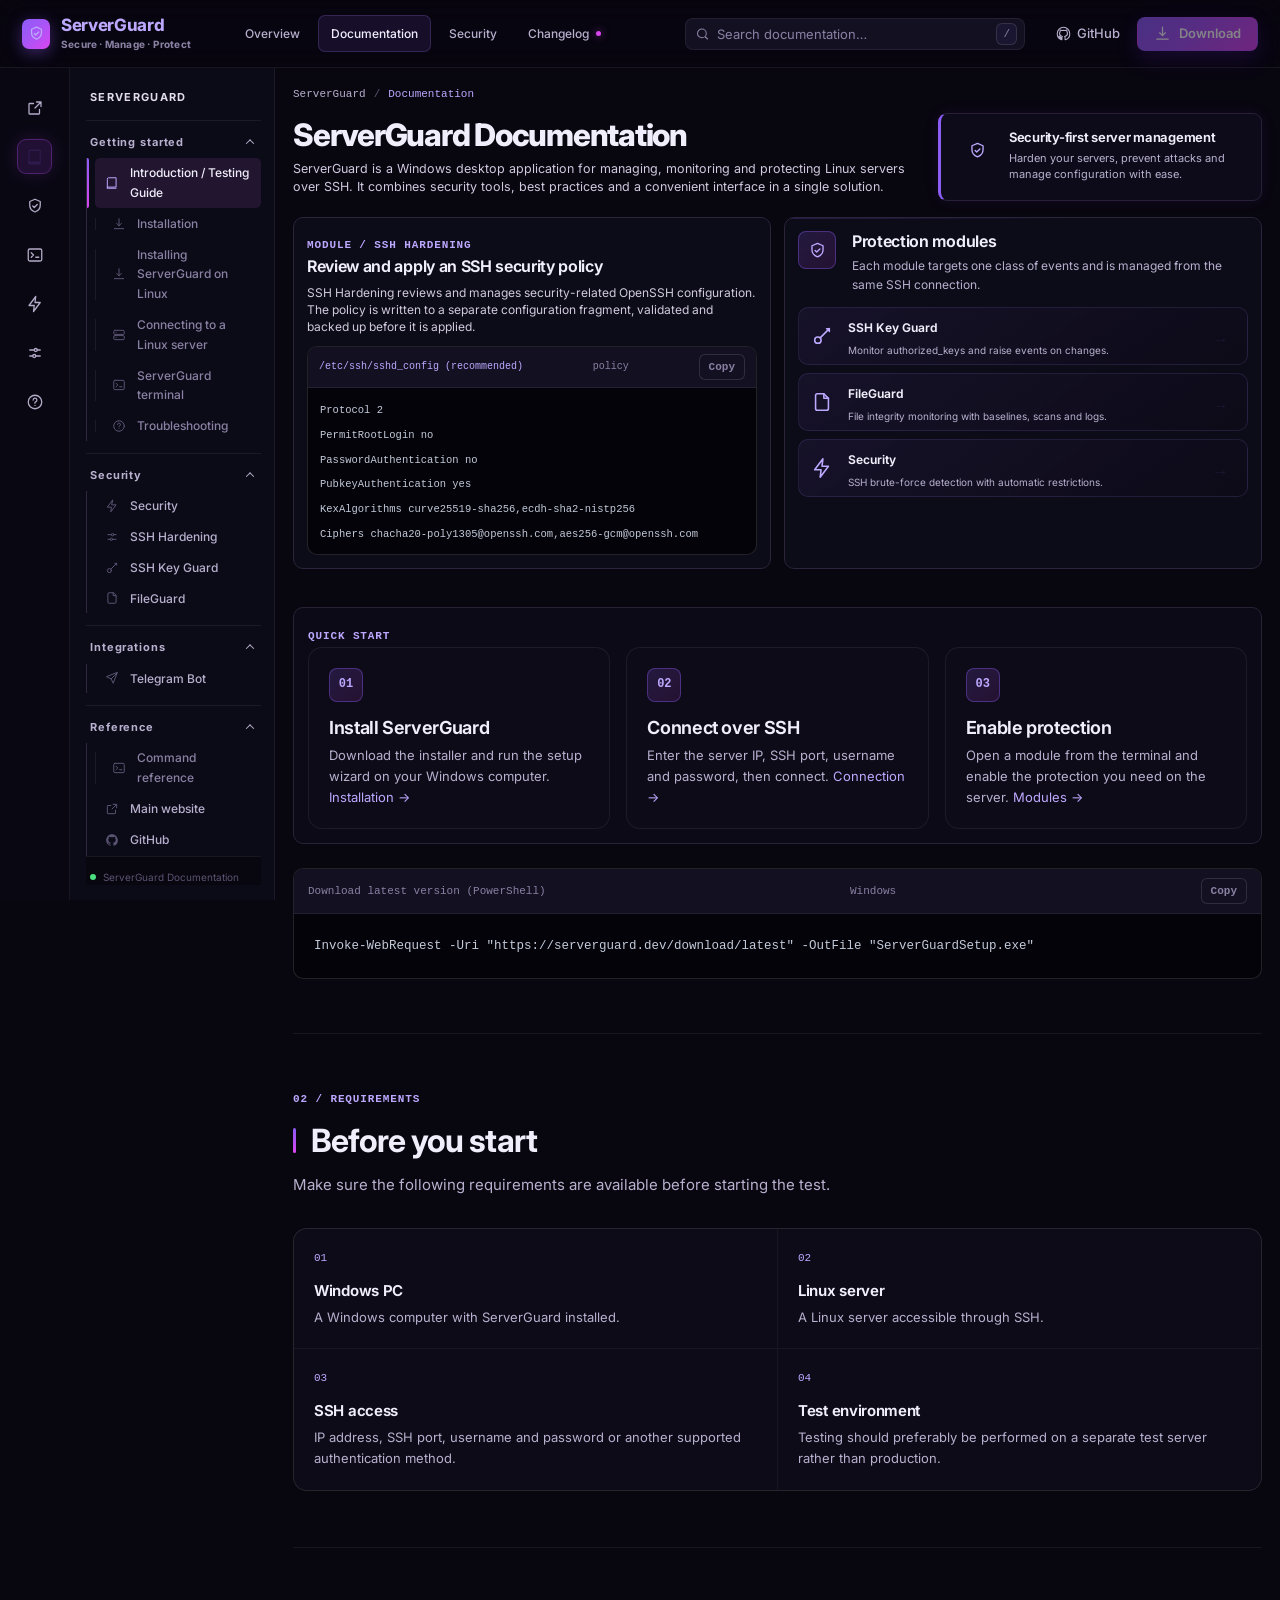
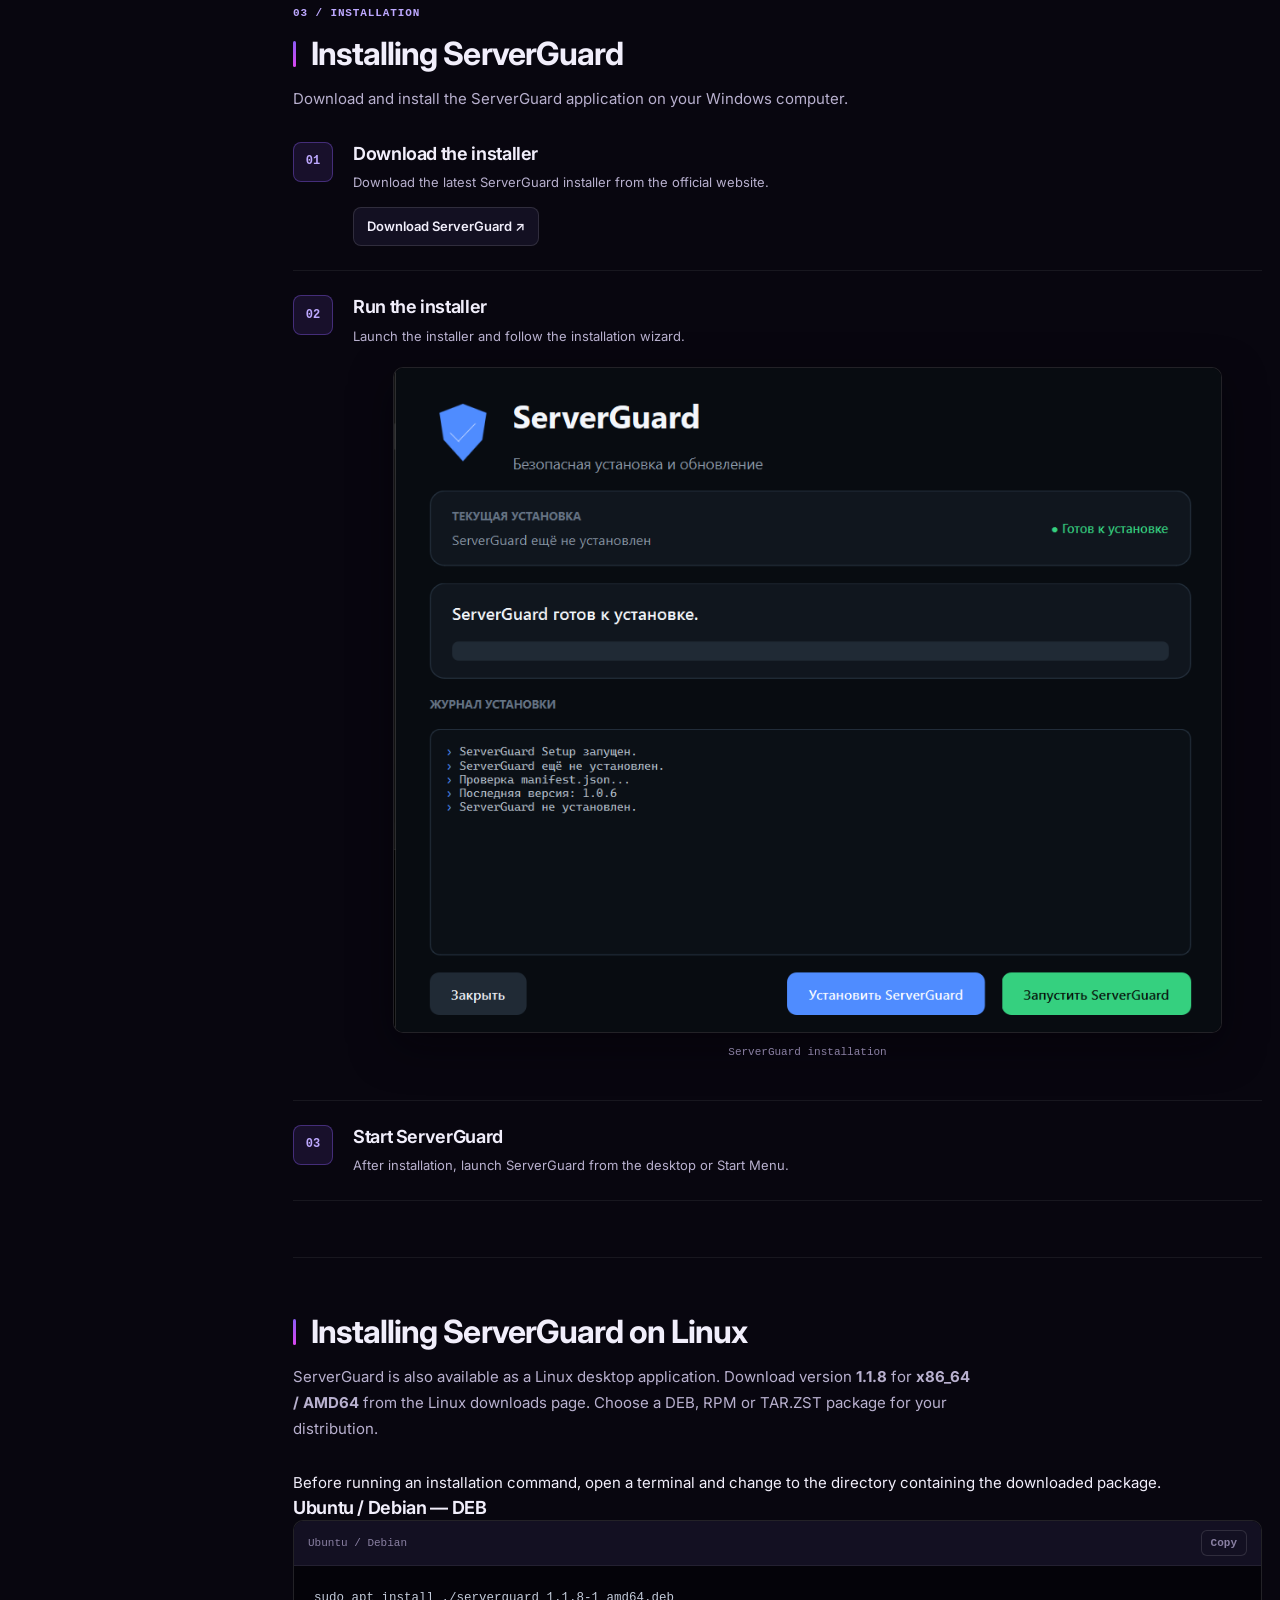
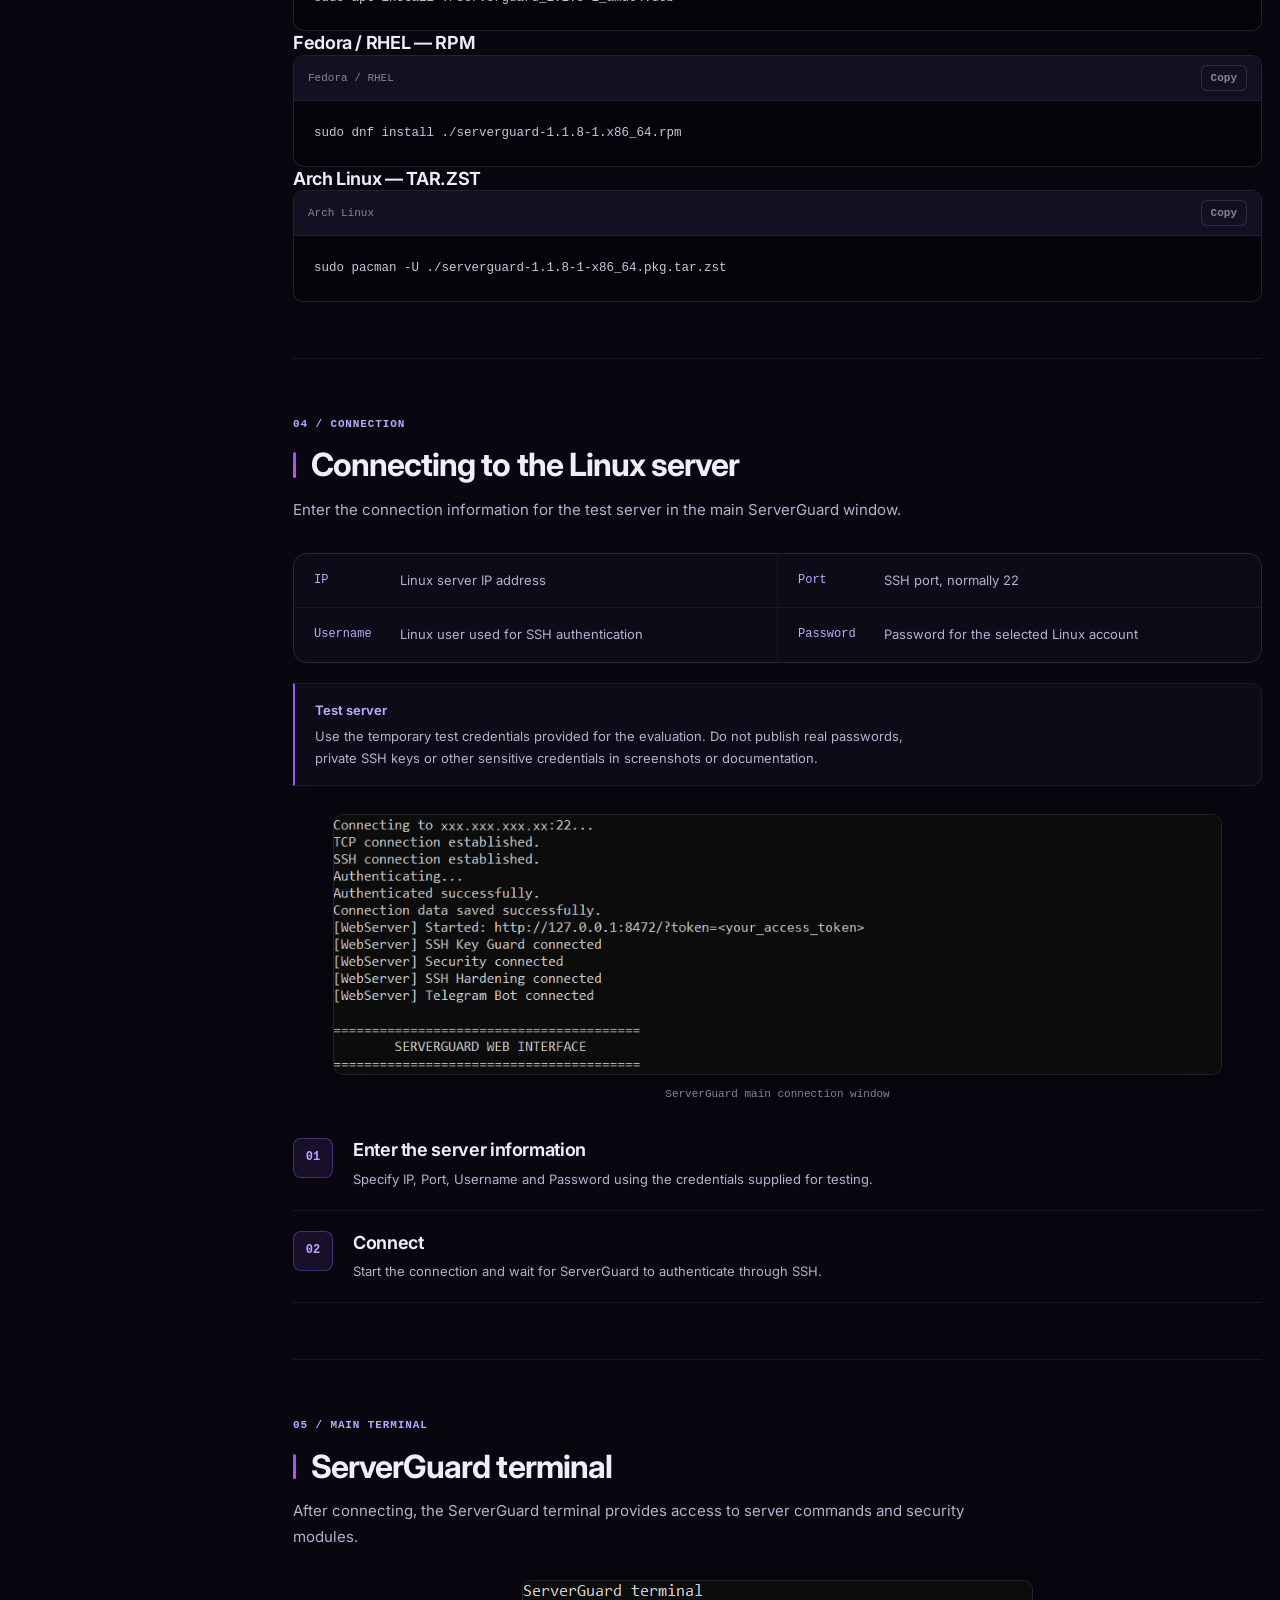
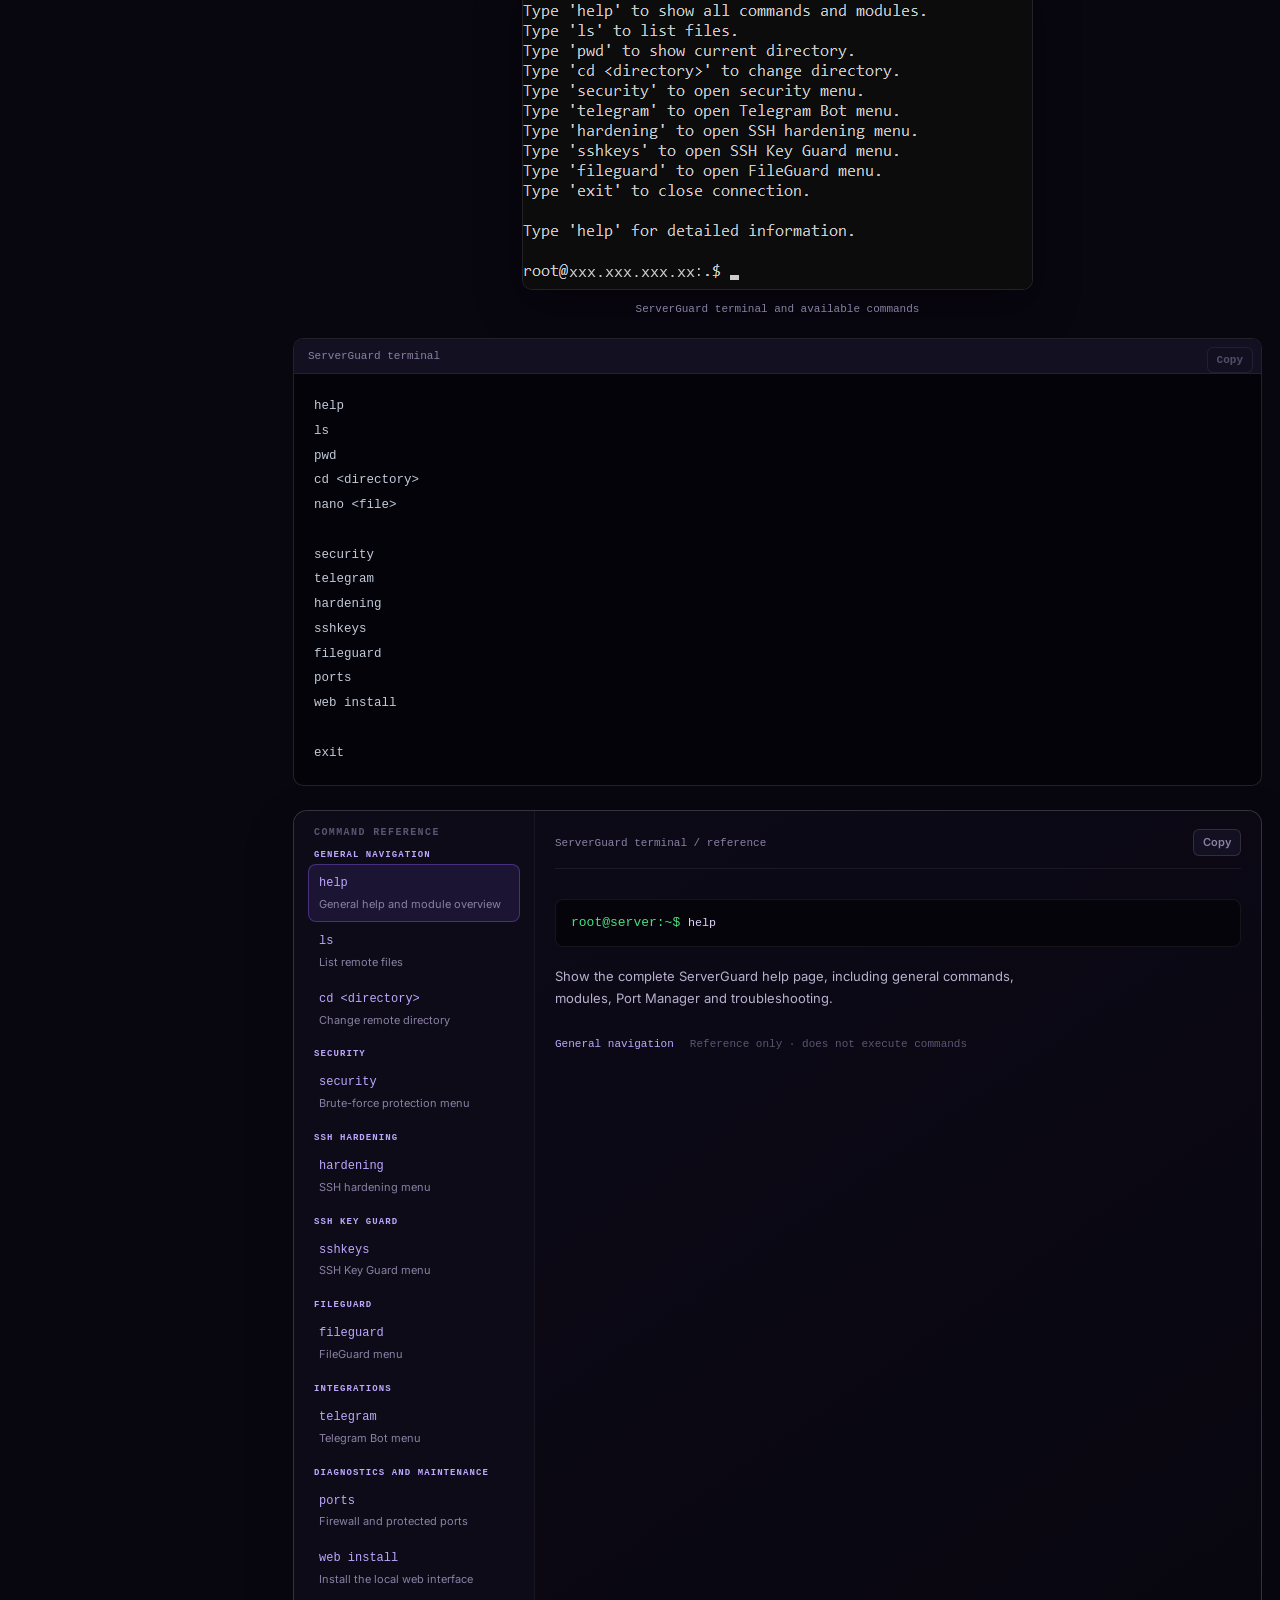
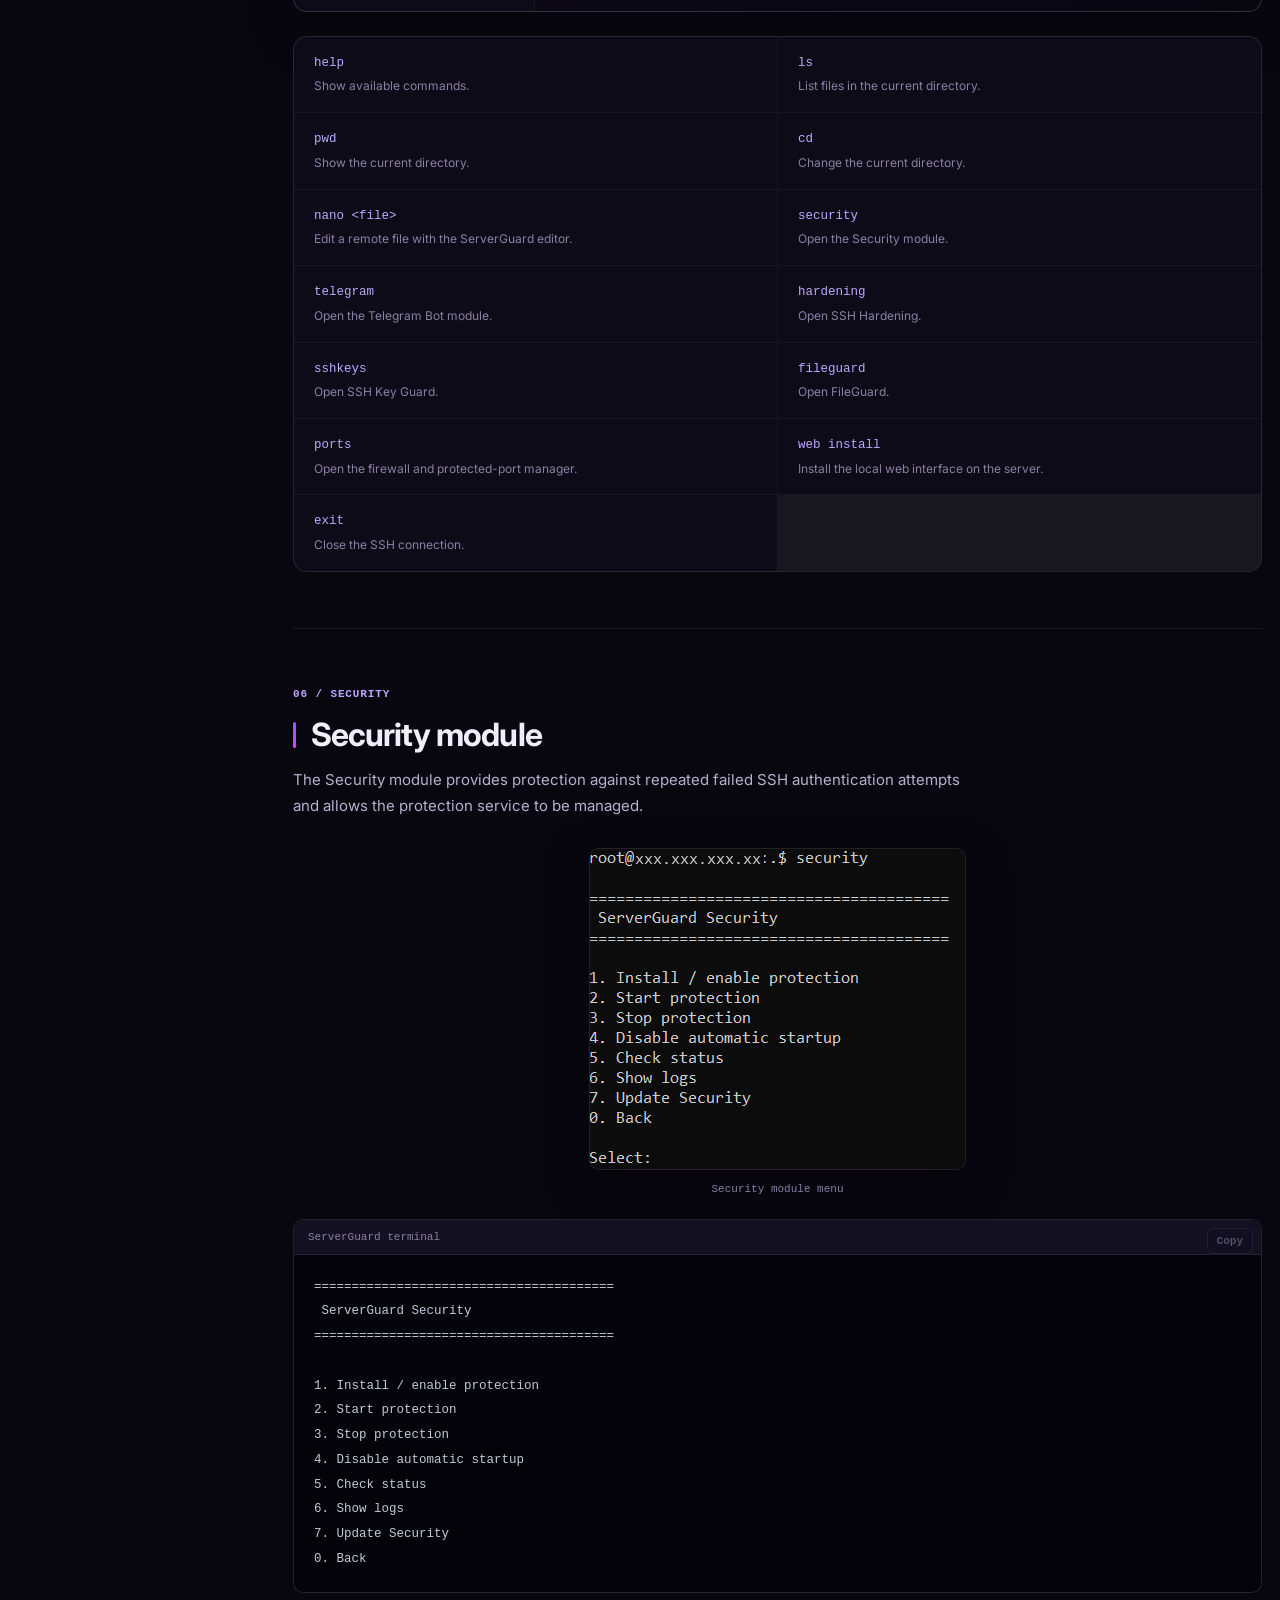
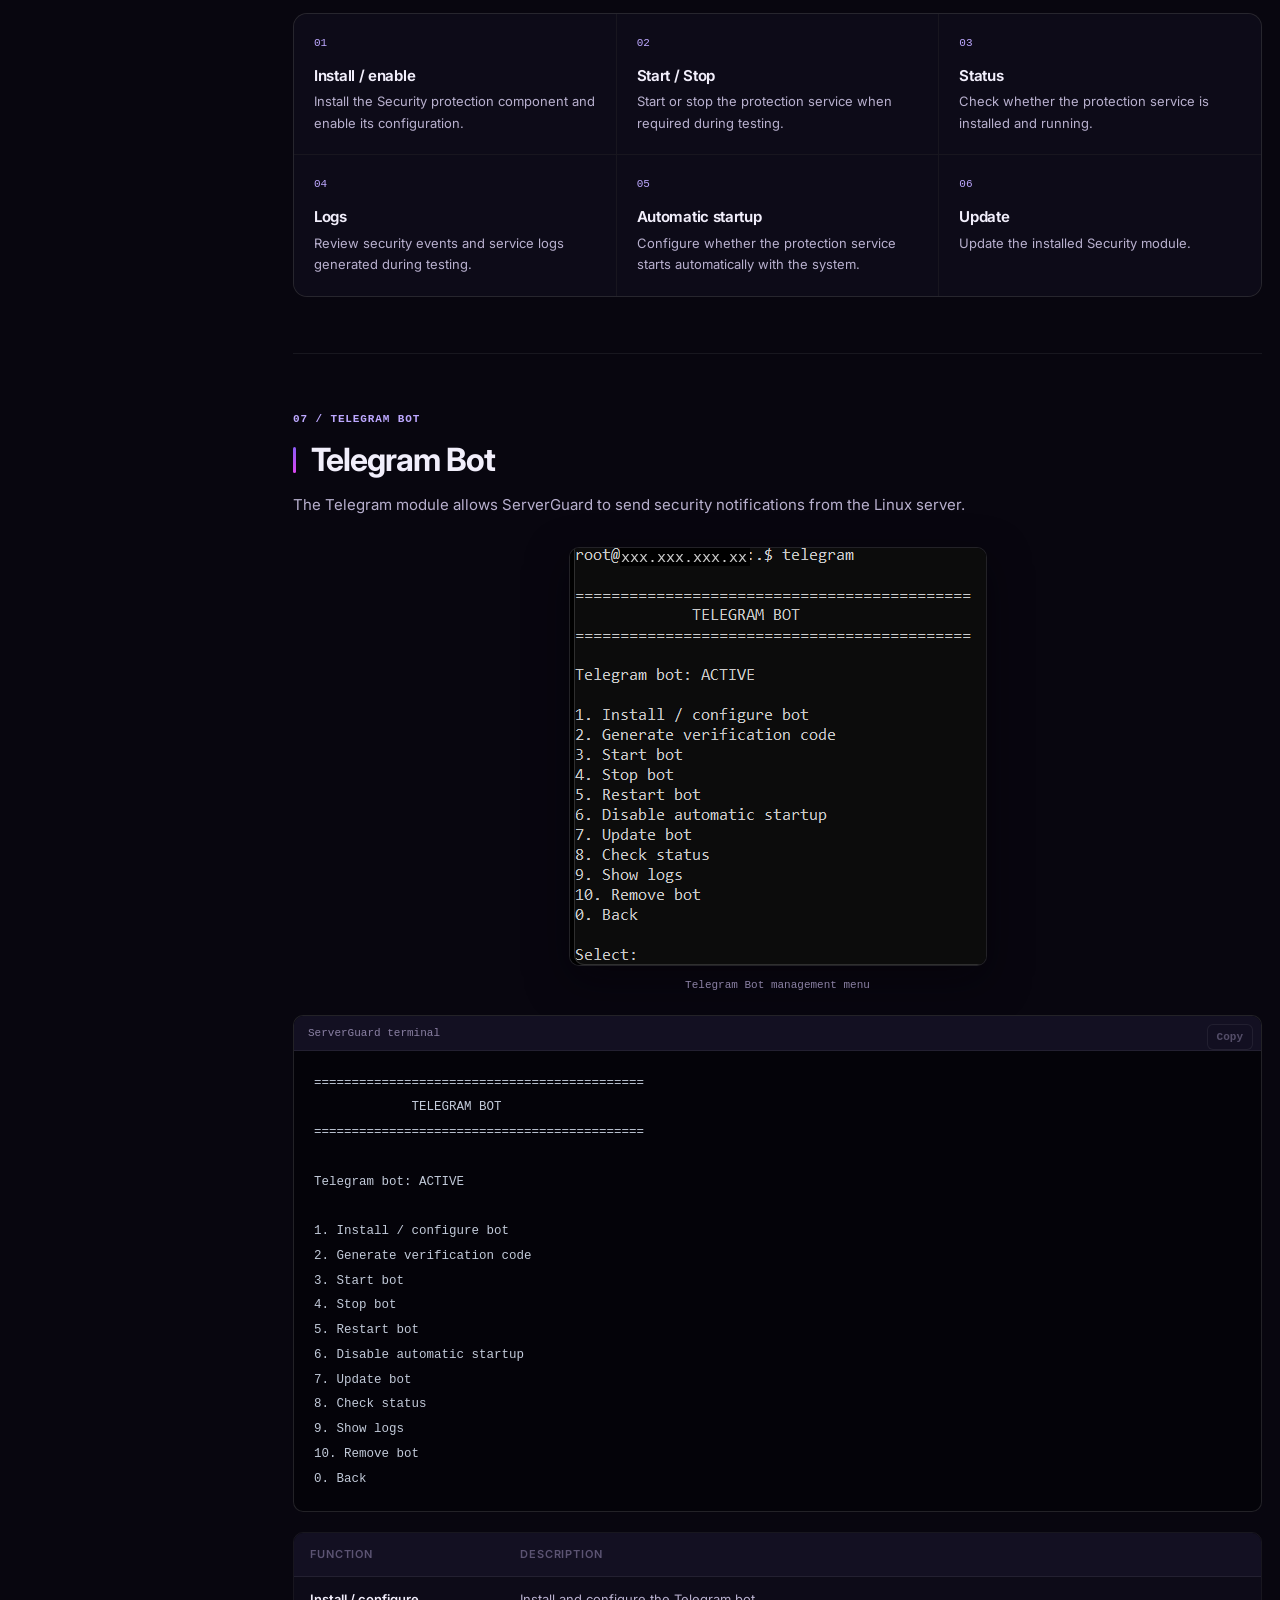
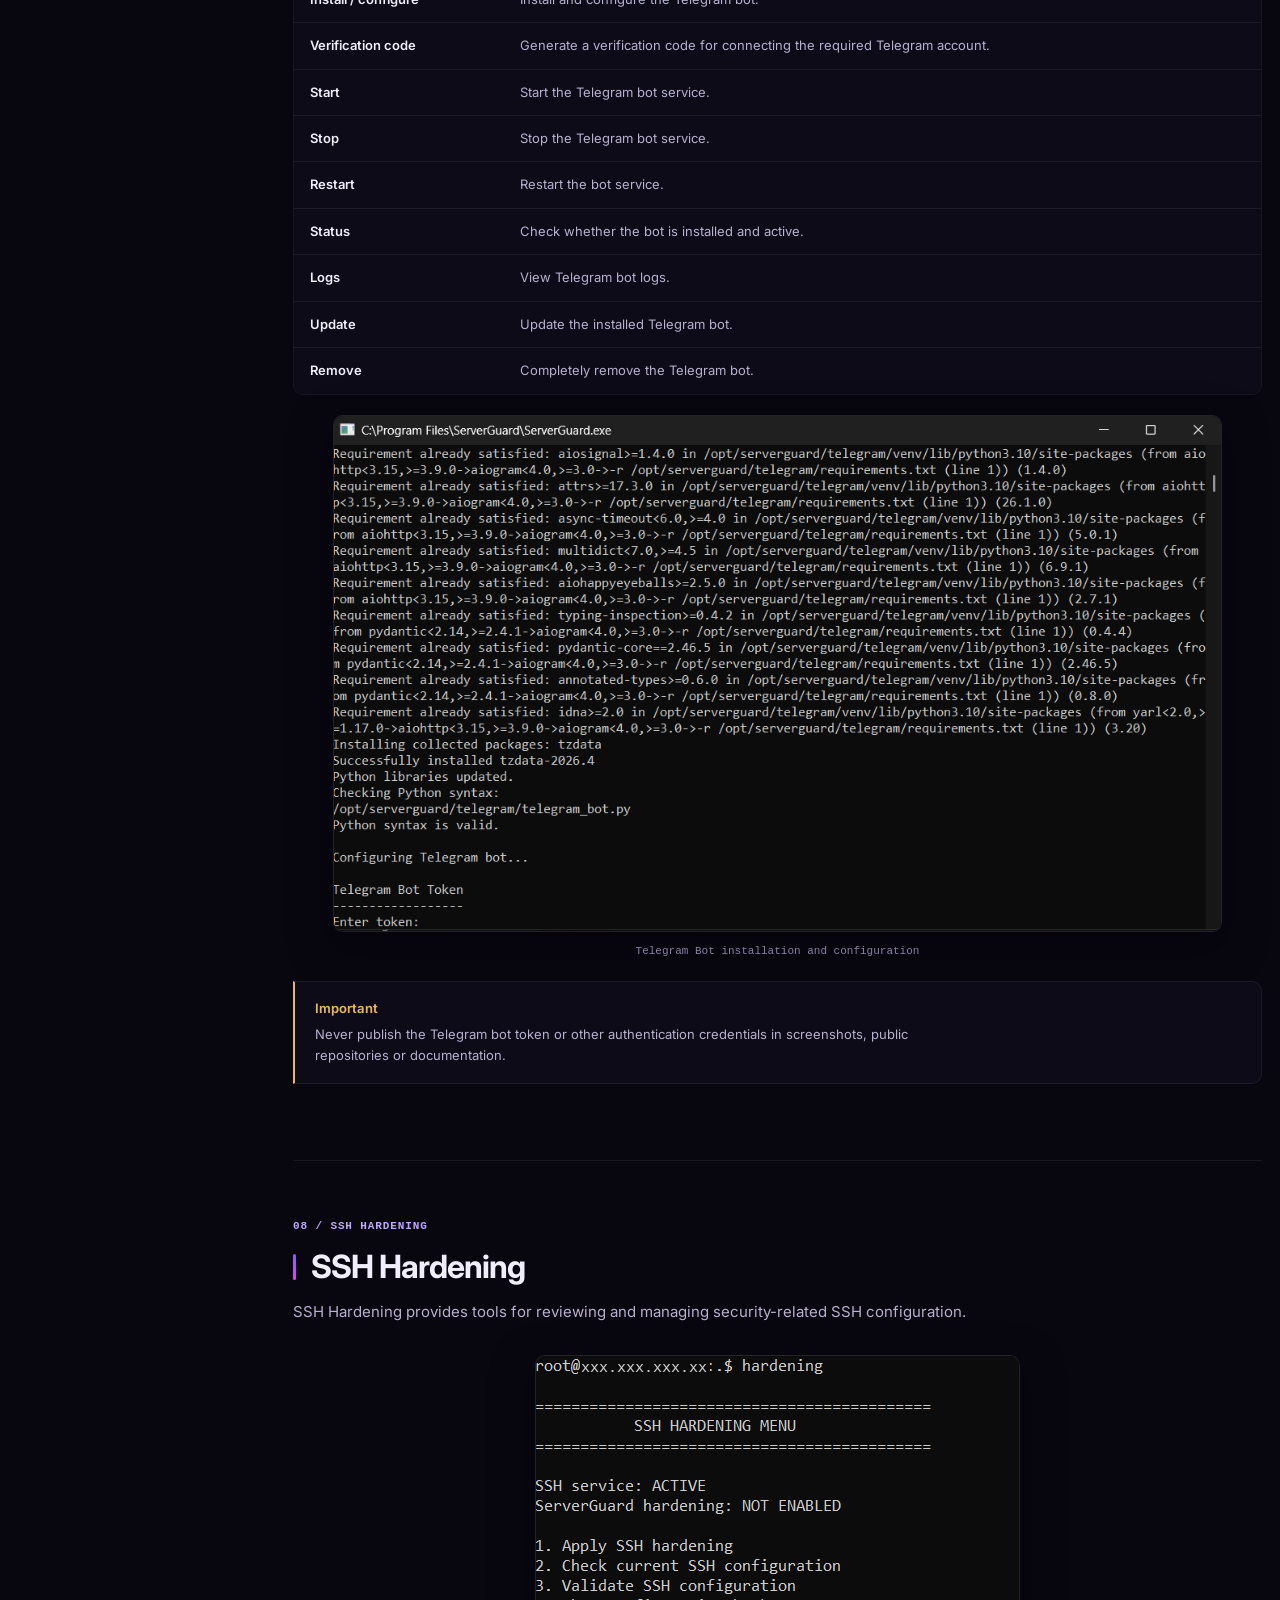
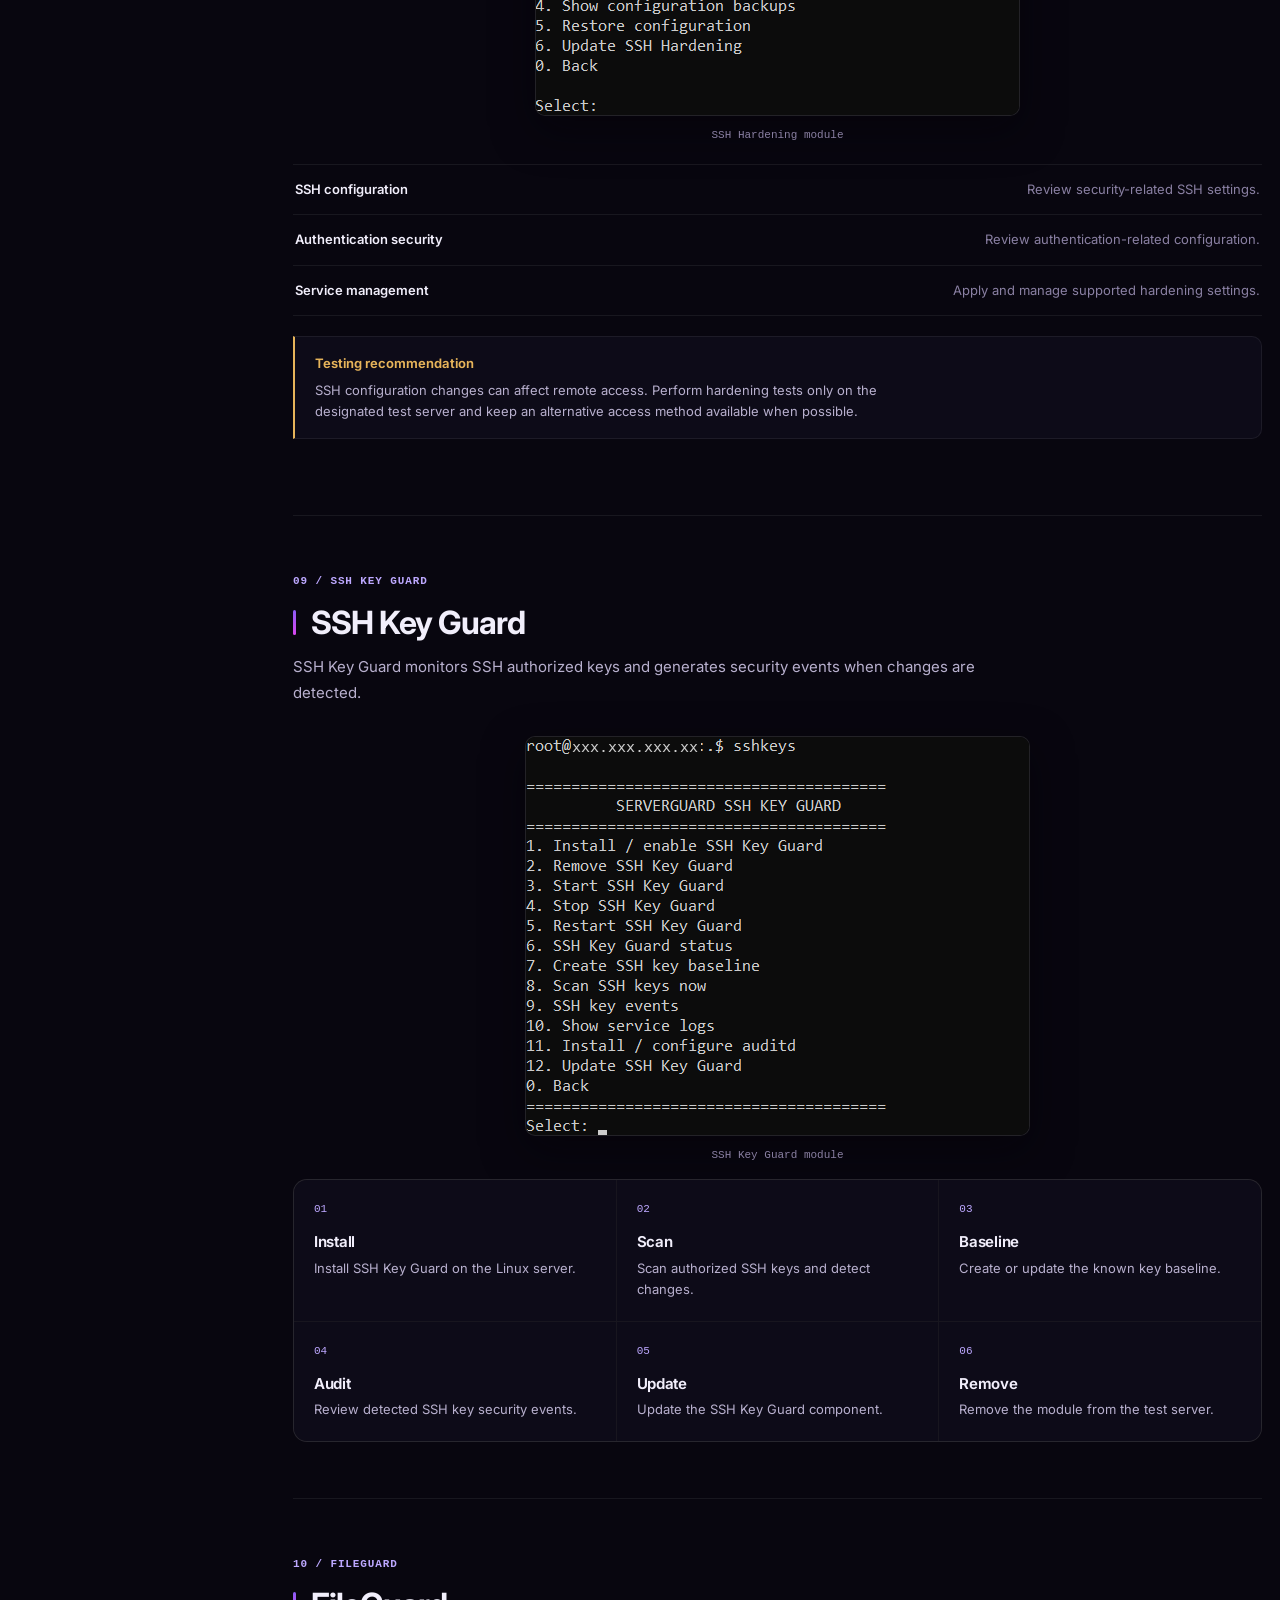
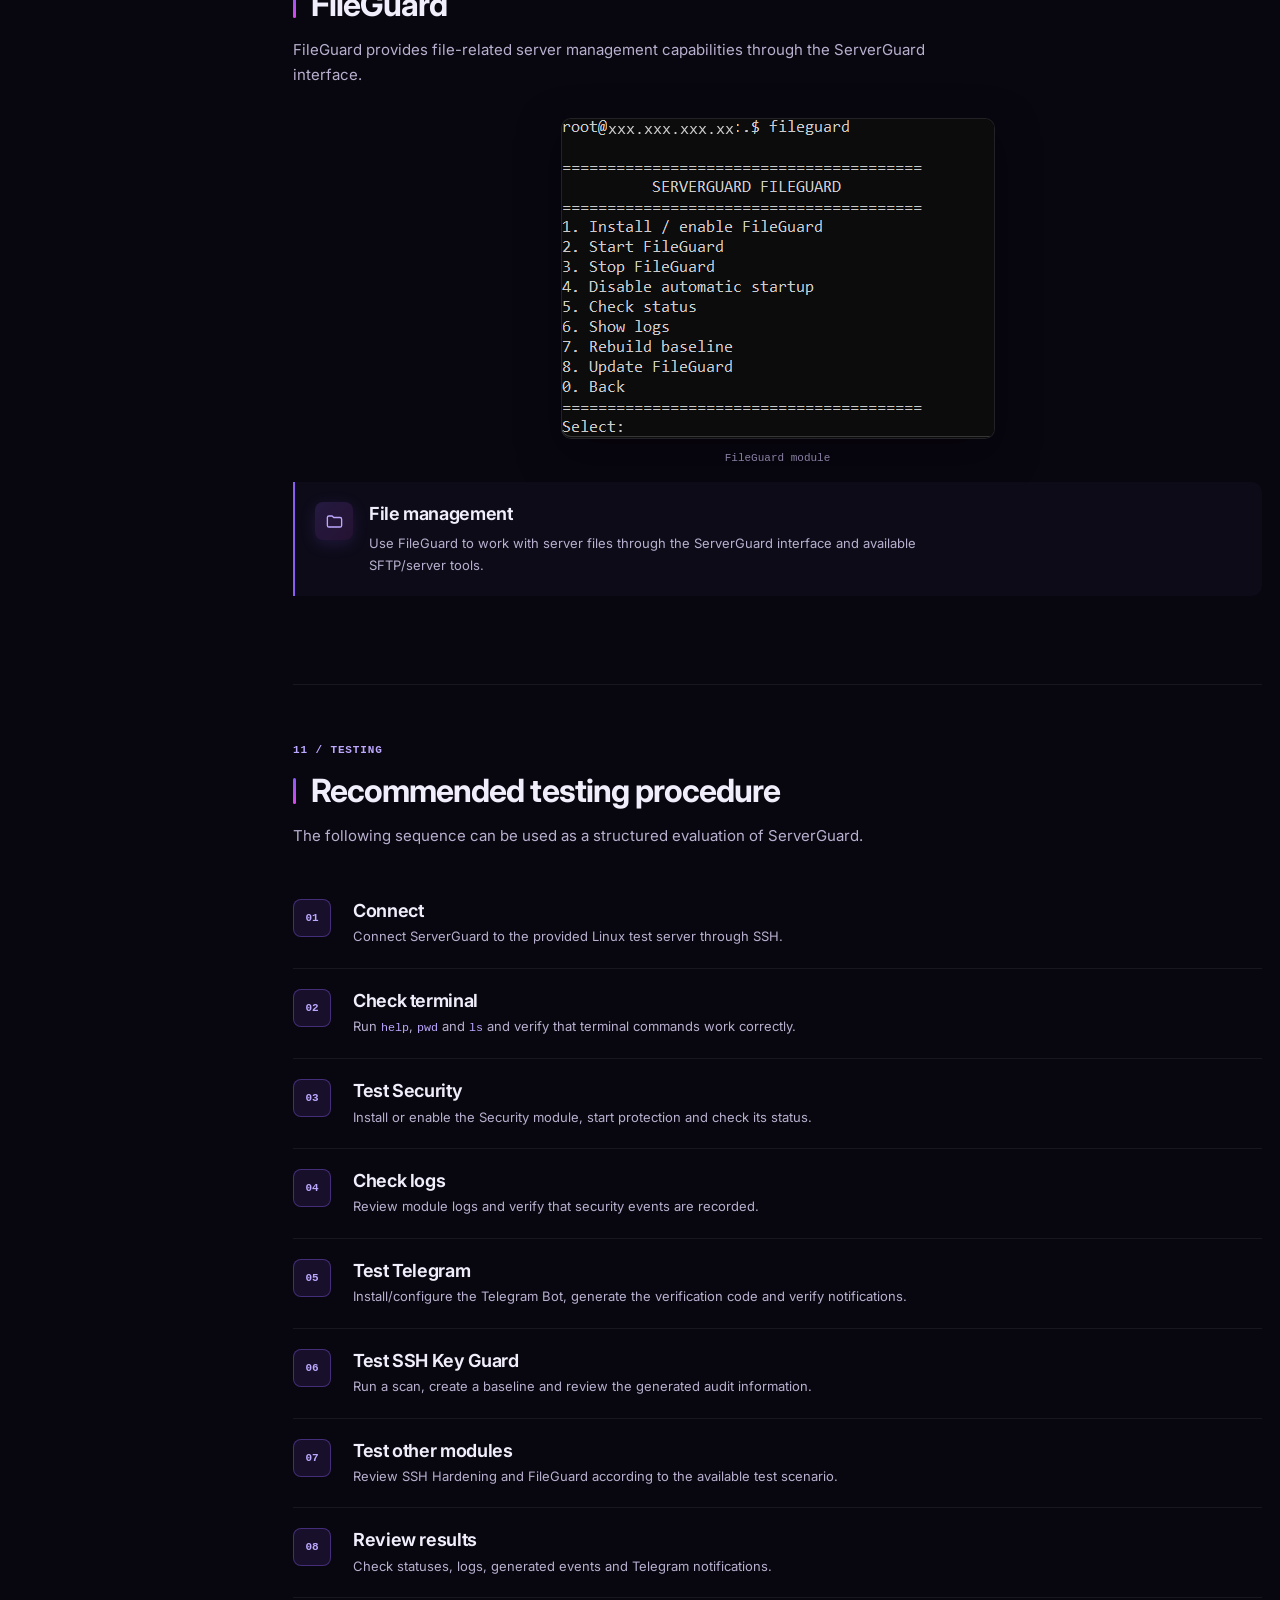
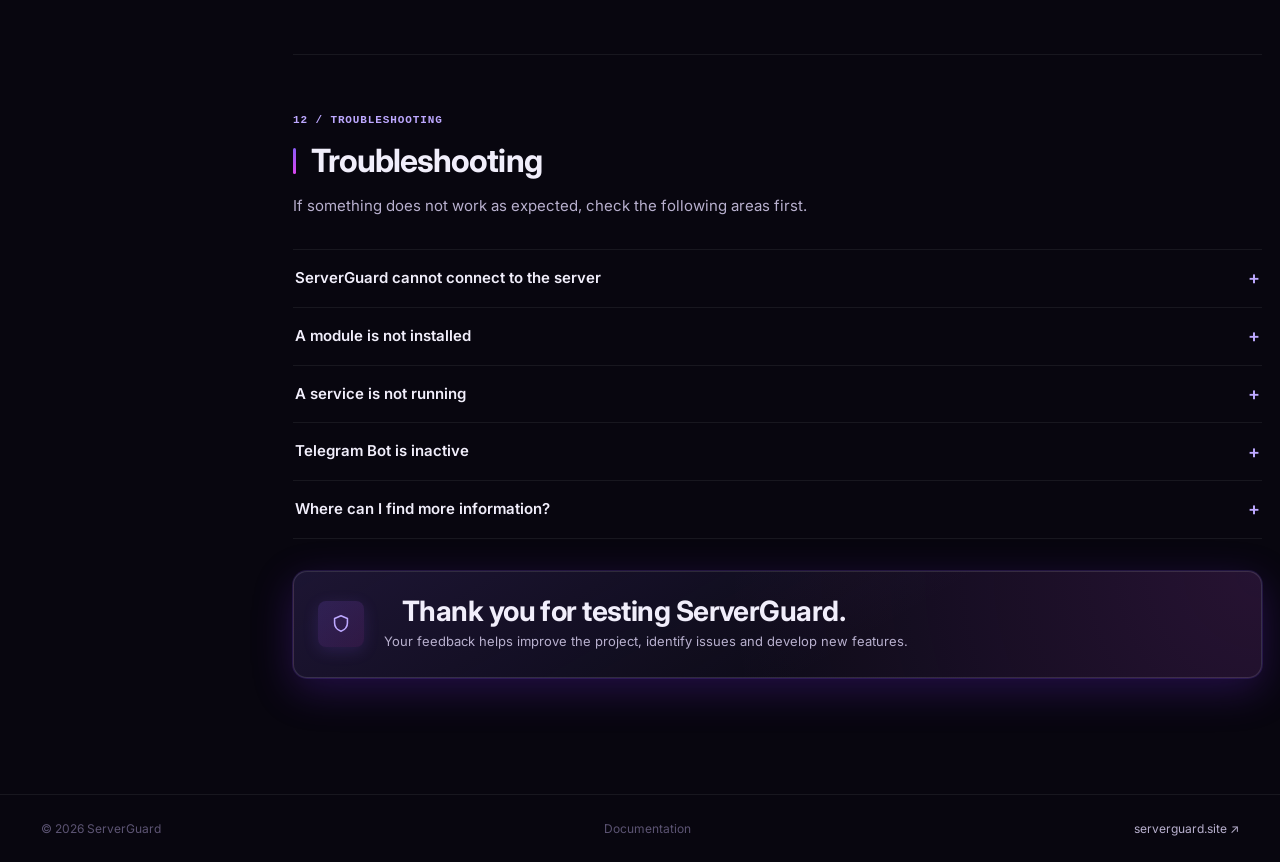
==== commit 60712d88: "feat: add Linux downloads and installation docs" ====
--- a/documentation/index.html
+++ b/documentation/index.html
@@ -741,6 +741,37 @@
 
             </div>
 
+        </section>
+
+
+        <section id="linux-installation" class="doc-section">
+            <h2>Installing ServerGuard on Linux</h2>
+            <p class="section-description">
+                ServerGuard is also available as a Linux desktop application.
+                Download version <strong>1.1.8</strong> for
+                <strong>x86_64 / AMD64</strong> from the
+                <a href="/downloads/linux">Linux downloads page</a>.
+                Choose a DEB, RPM or TAR.ZST package for your distribution.
+            </p>
+            <p>
+                Before running an installation command, open a terminal and
+                change to the directory containing the downloaded package.
+            </p>
+            <h3>Ubuntu / Debian — DEB</h3>
+            <div class="code-panel">
+                <div class="code-panel-head"><span>Ubuntu / Debian</span></div>
+                <pre><code>sudo apt install ./serverguard_1.1.8-1_amd64.deb</code></pre>
+            </div>
+            <h3>Fedora / RHEL — RPM</h3>
+            <div class="code-panel">
+                <div class="code-panel-head"><span>Fedora / RHEL</span></div>
+                <pre><code>sudo dnf install ./serverguard-1.1.8-1.x86_64.rpm</code></pre>
+            </div>
+            <h3>Arch Linux — TAR.ZST</h3>
+            <div class="code-panel">
+                <div class="code-panel-head"><span>Arch Linux</span></div>
+                <pre><code>sudo pacman -U ./serverguard-1.1.8-1-x86_64.pkg.tar.zst</code></pre>
+            </div>
         </section>
 
 
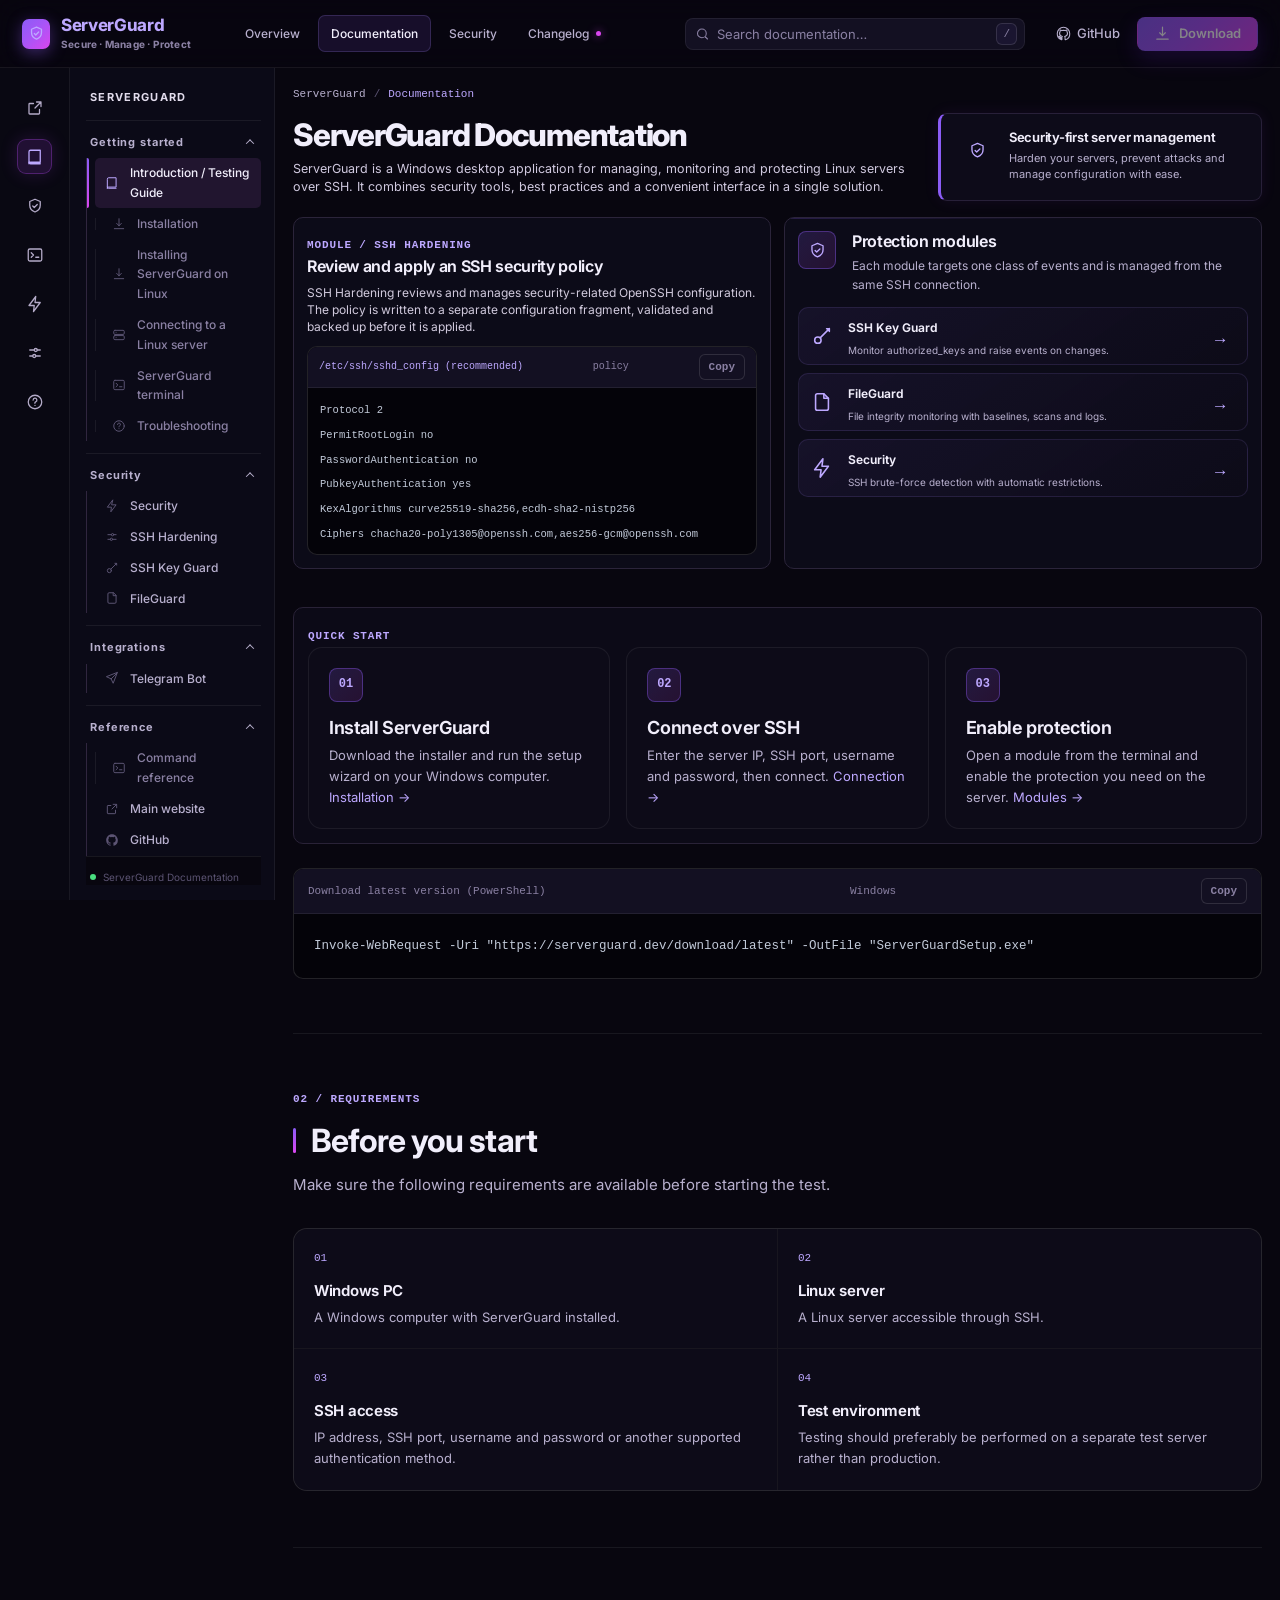
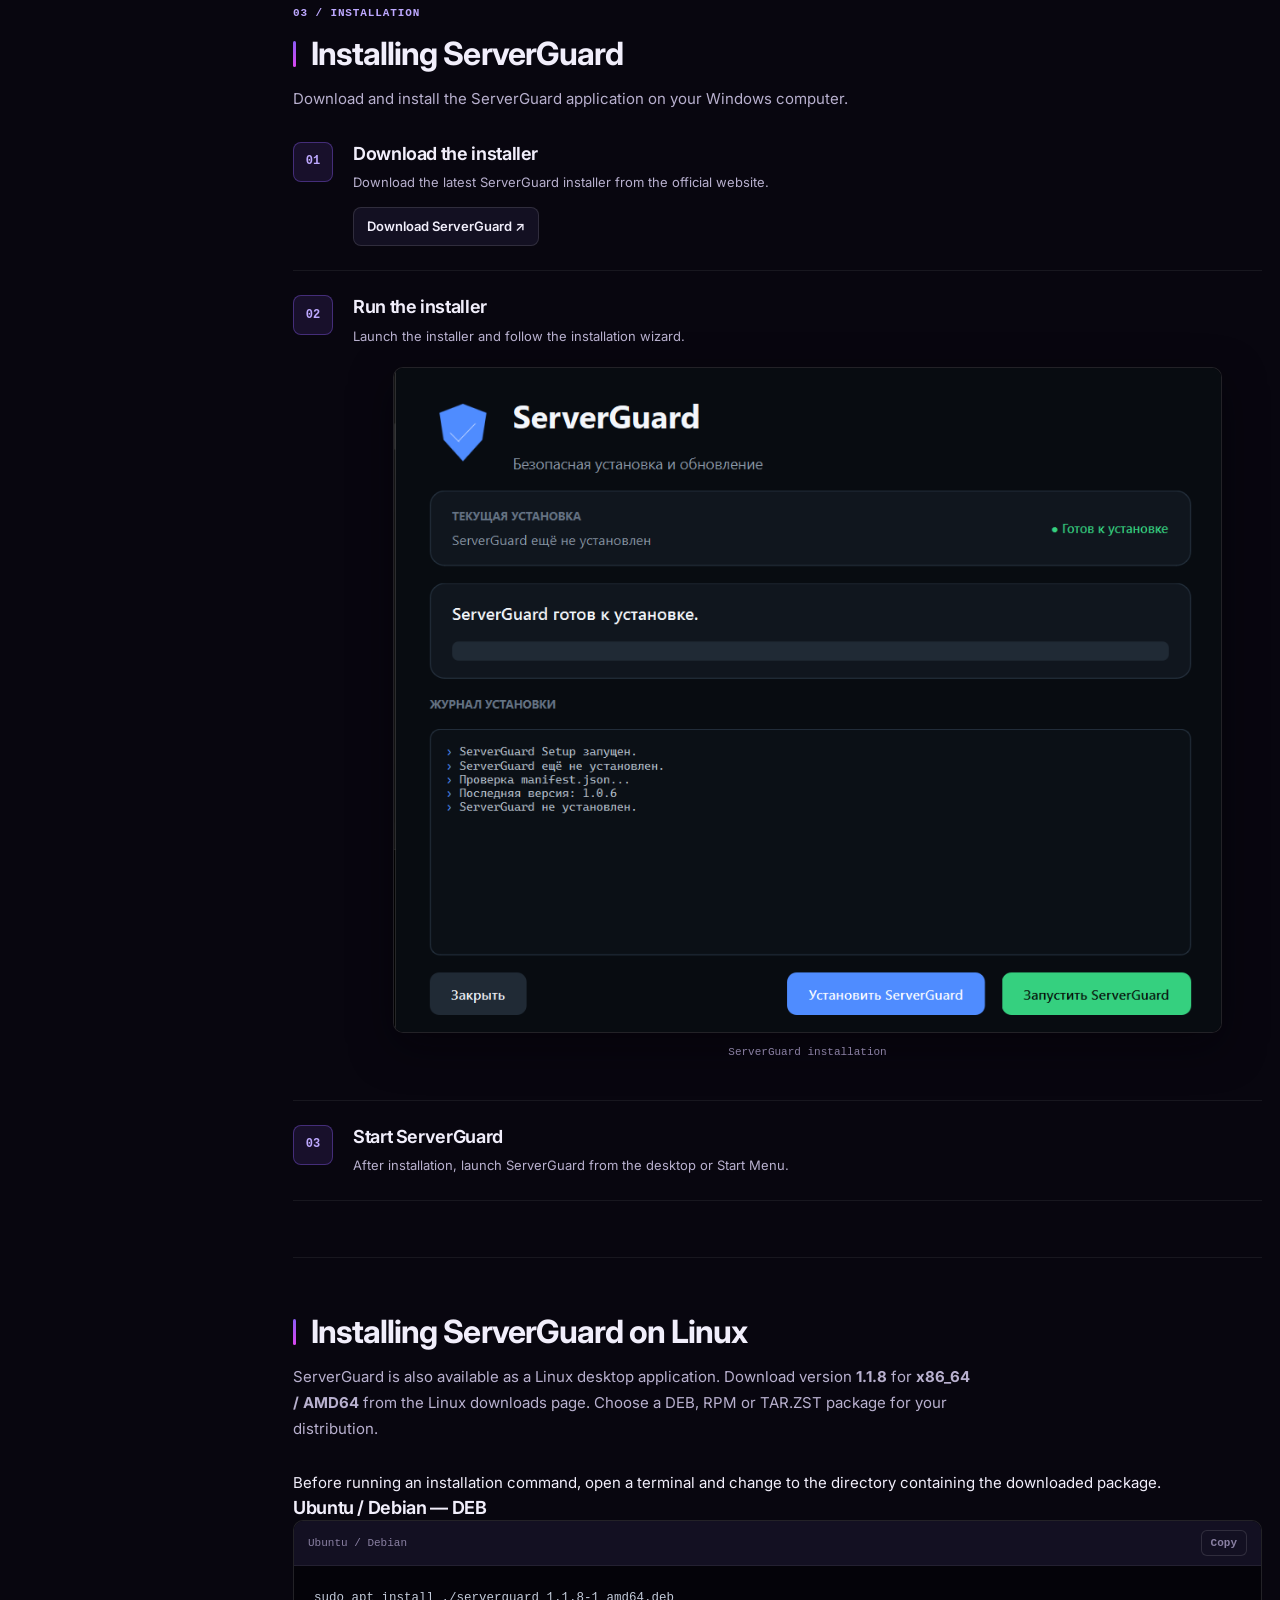
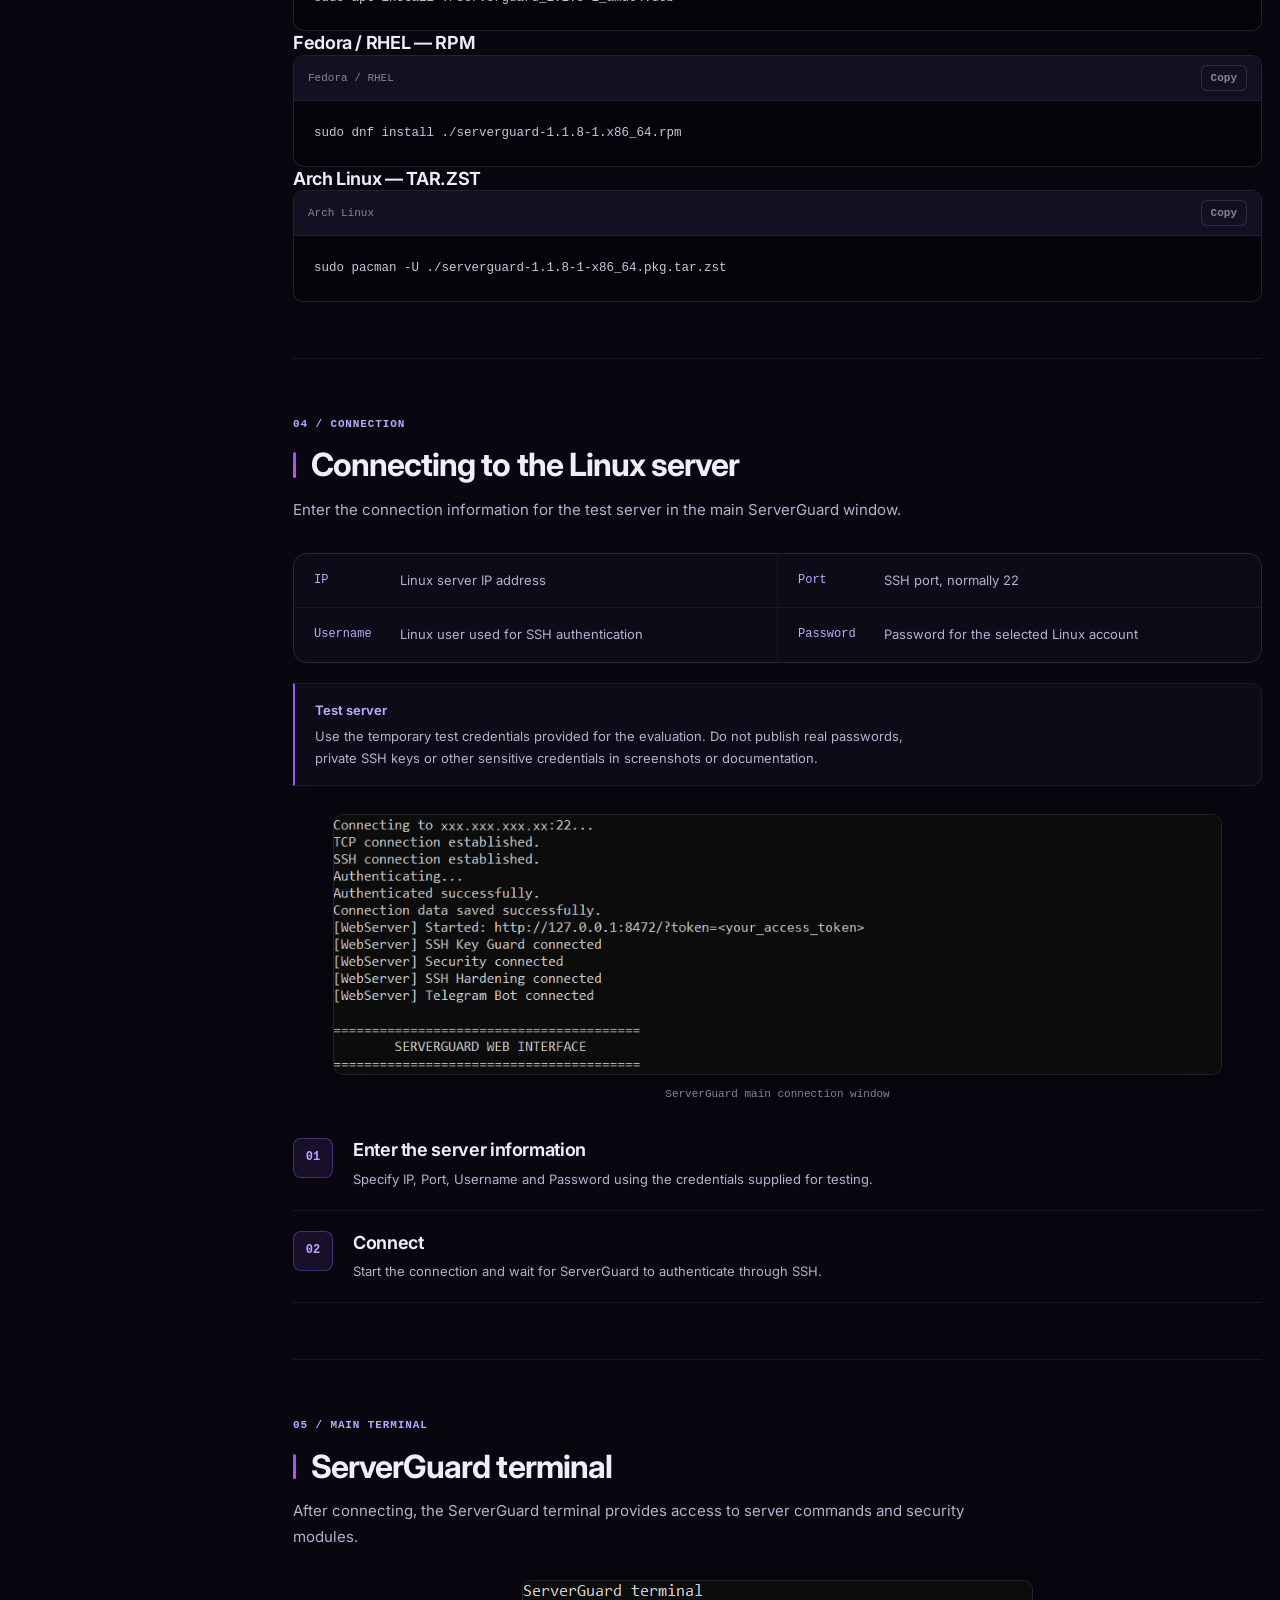
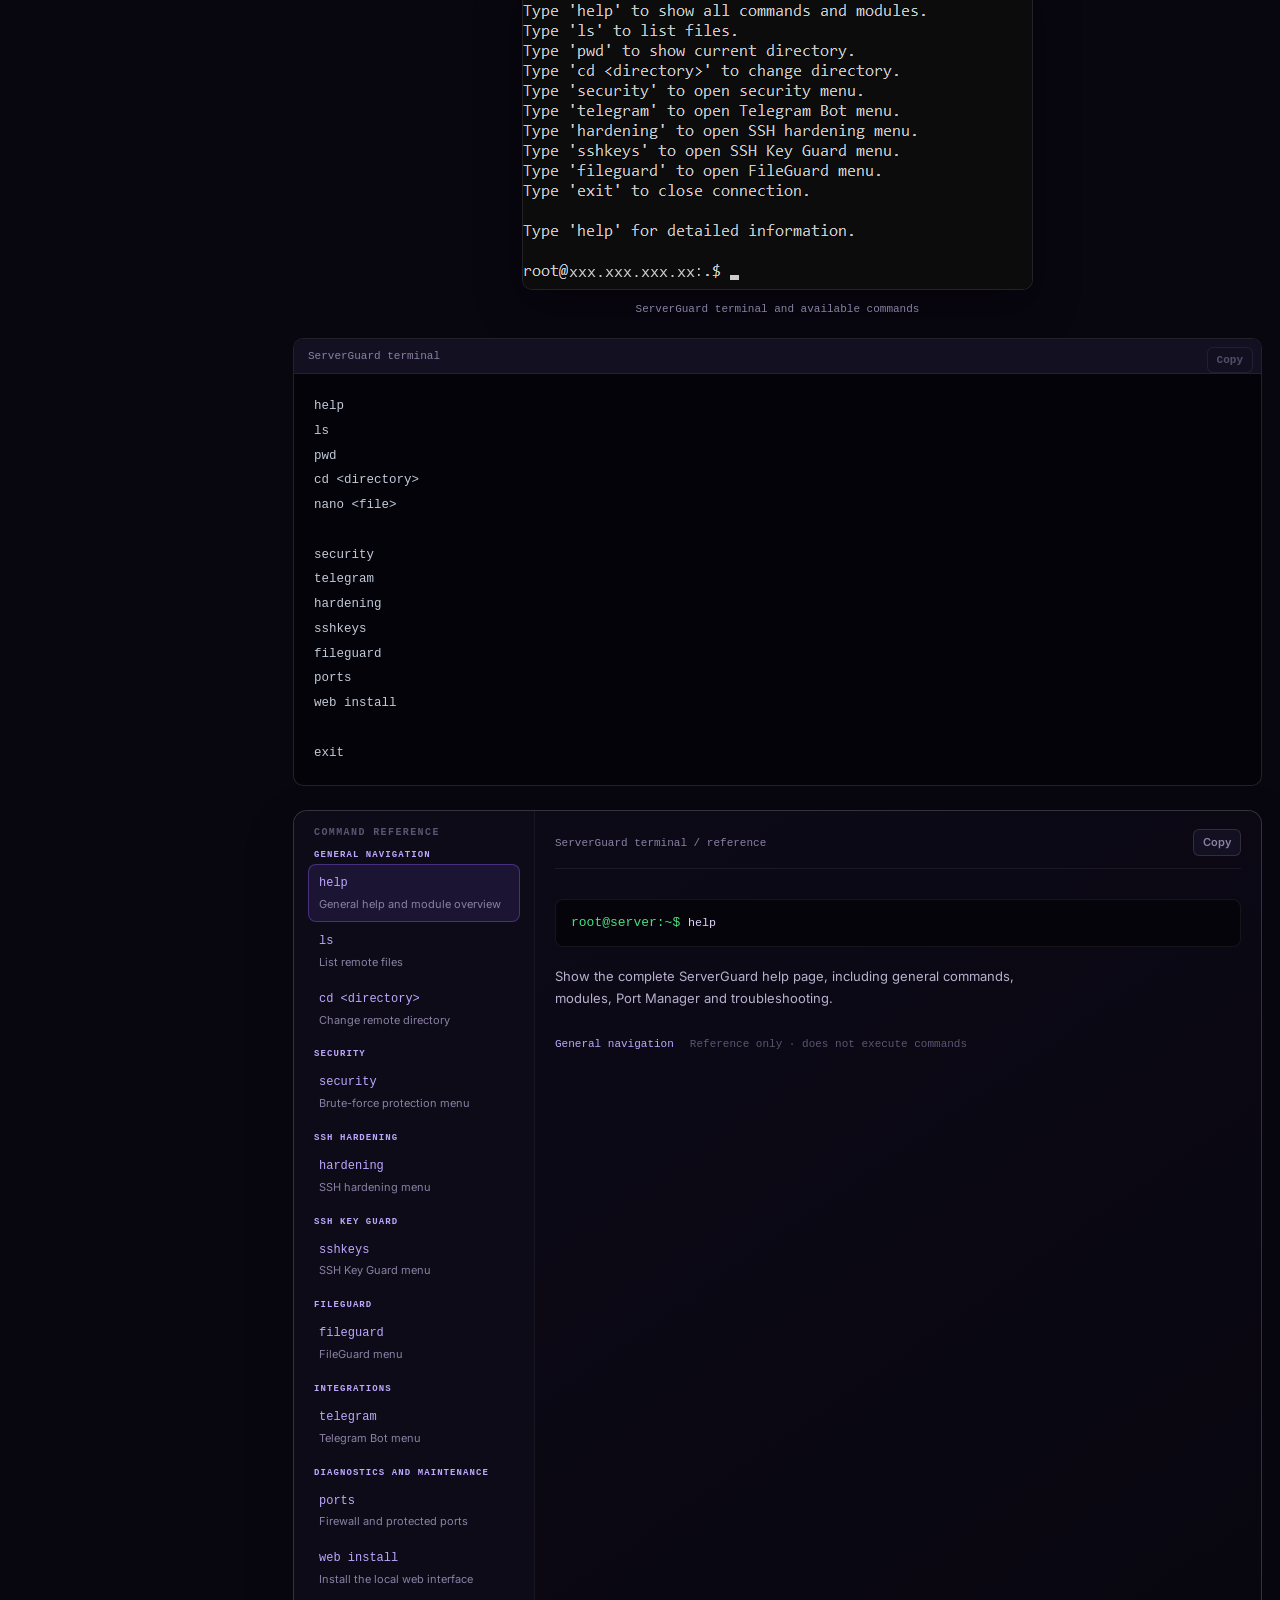
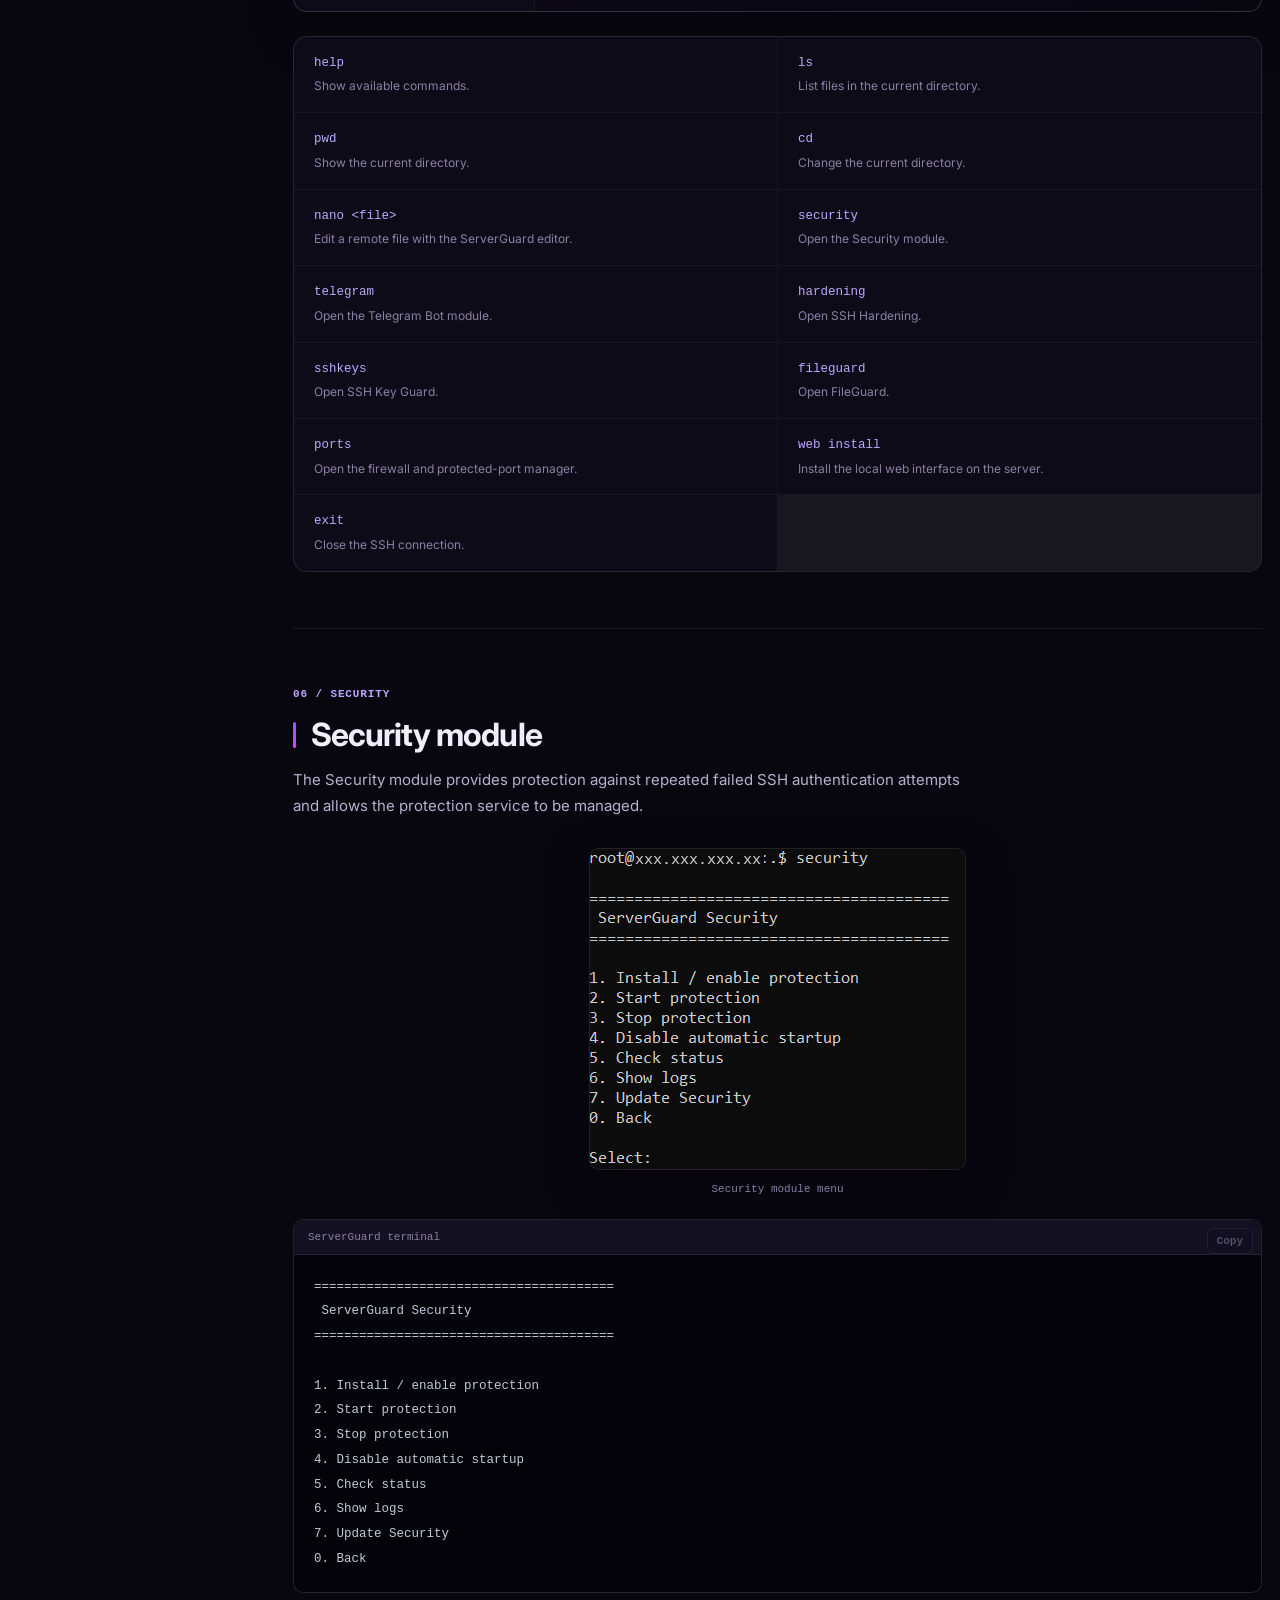
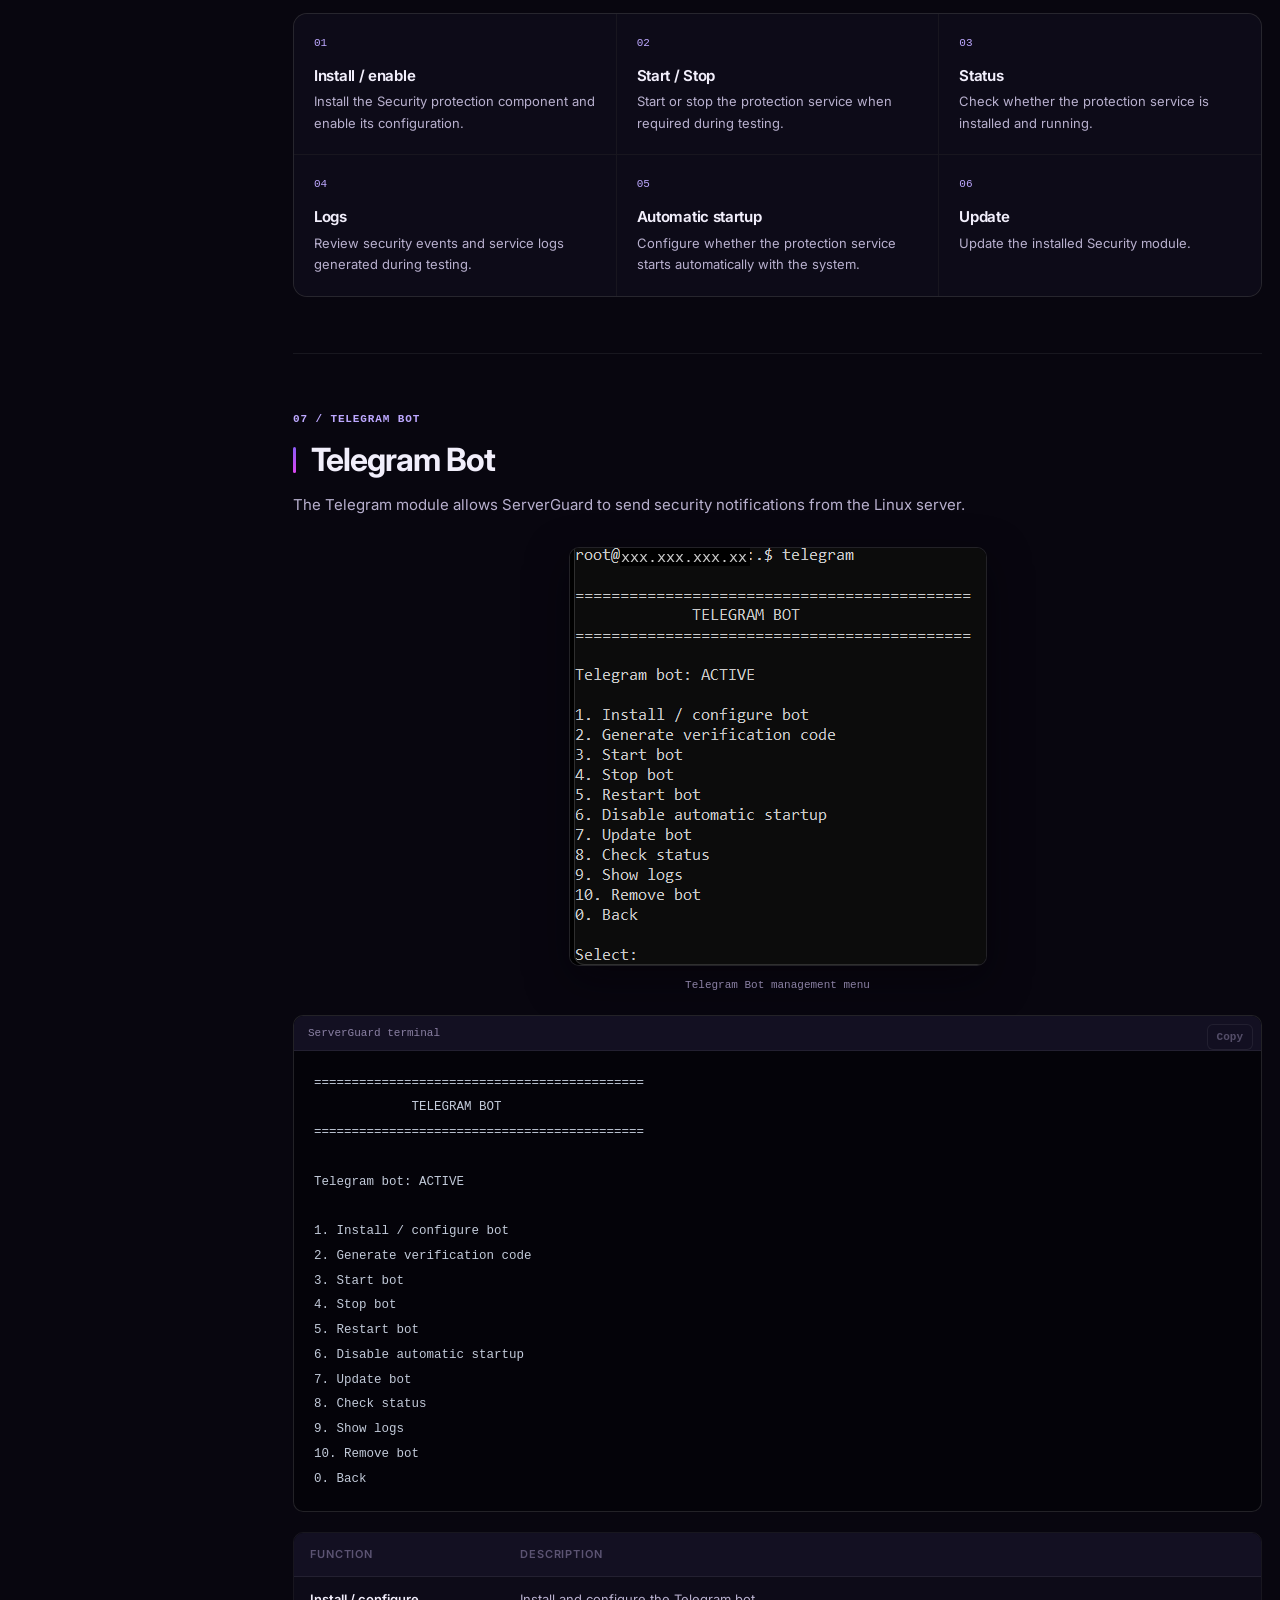
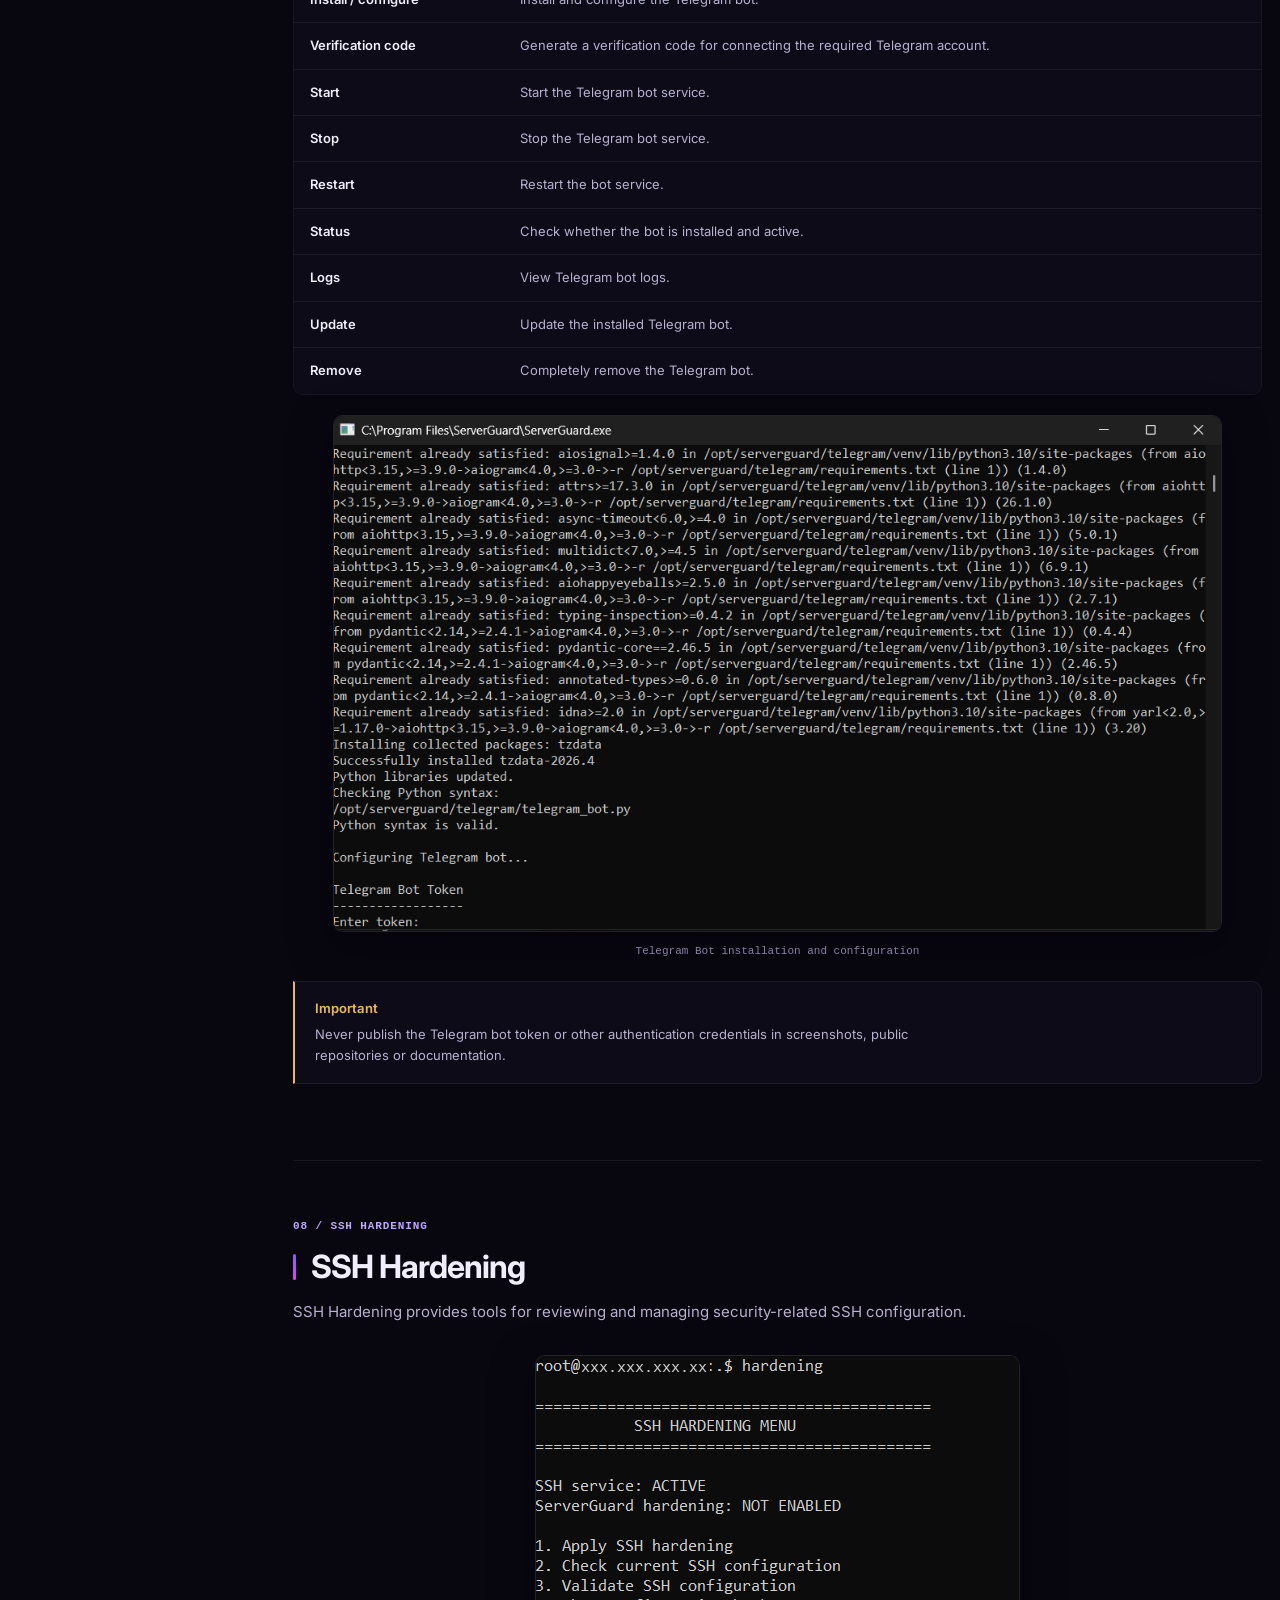
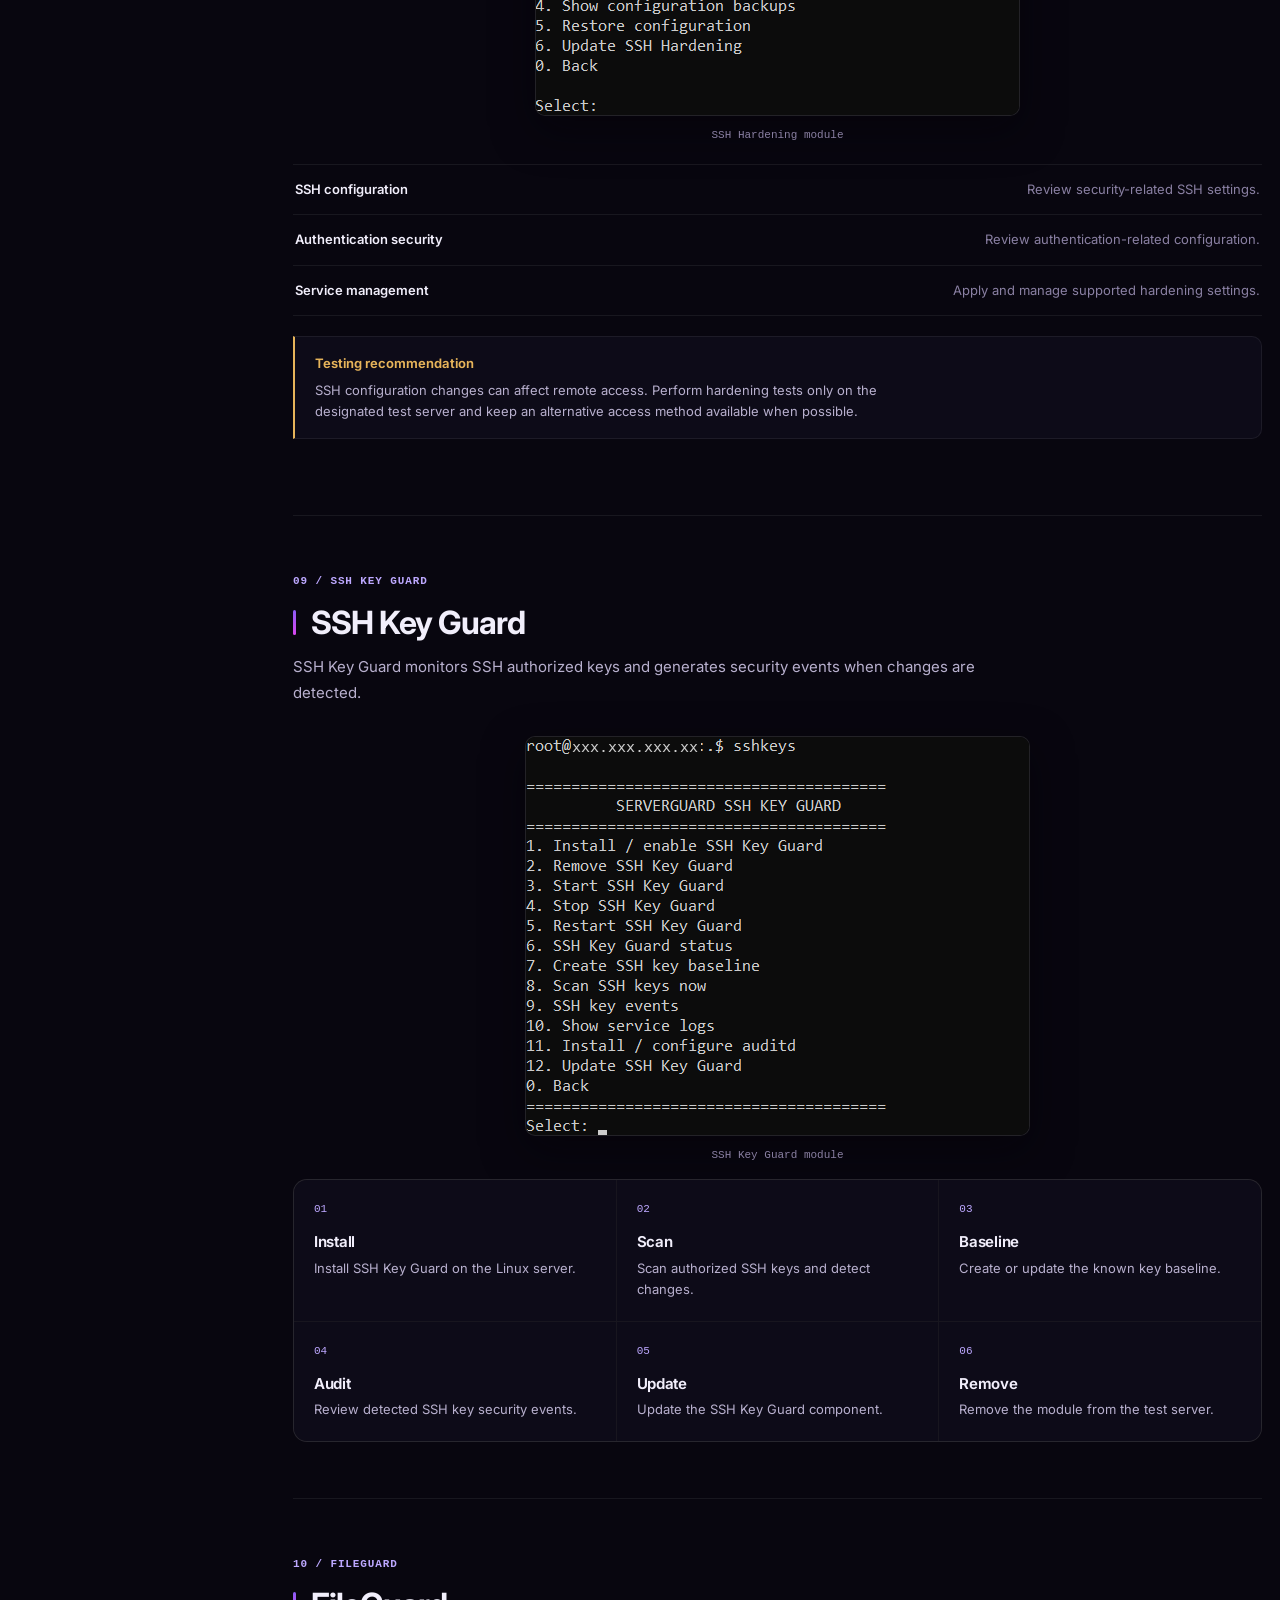
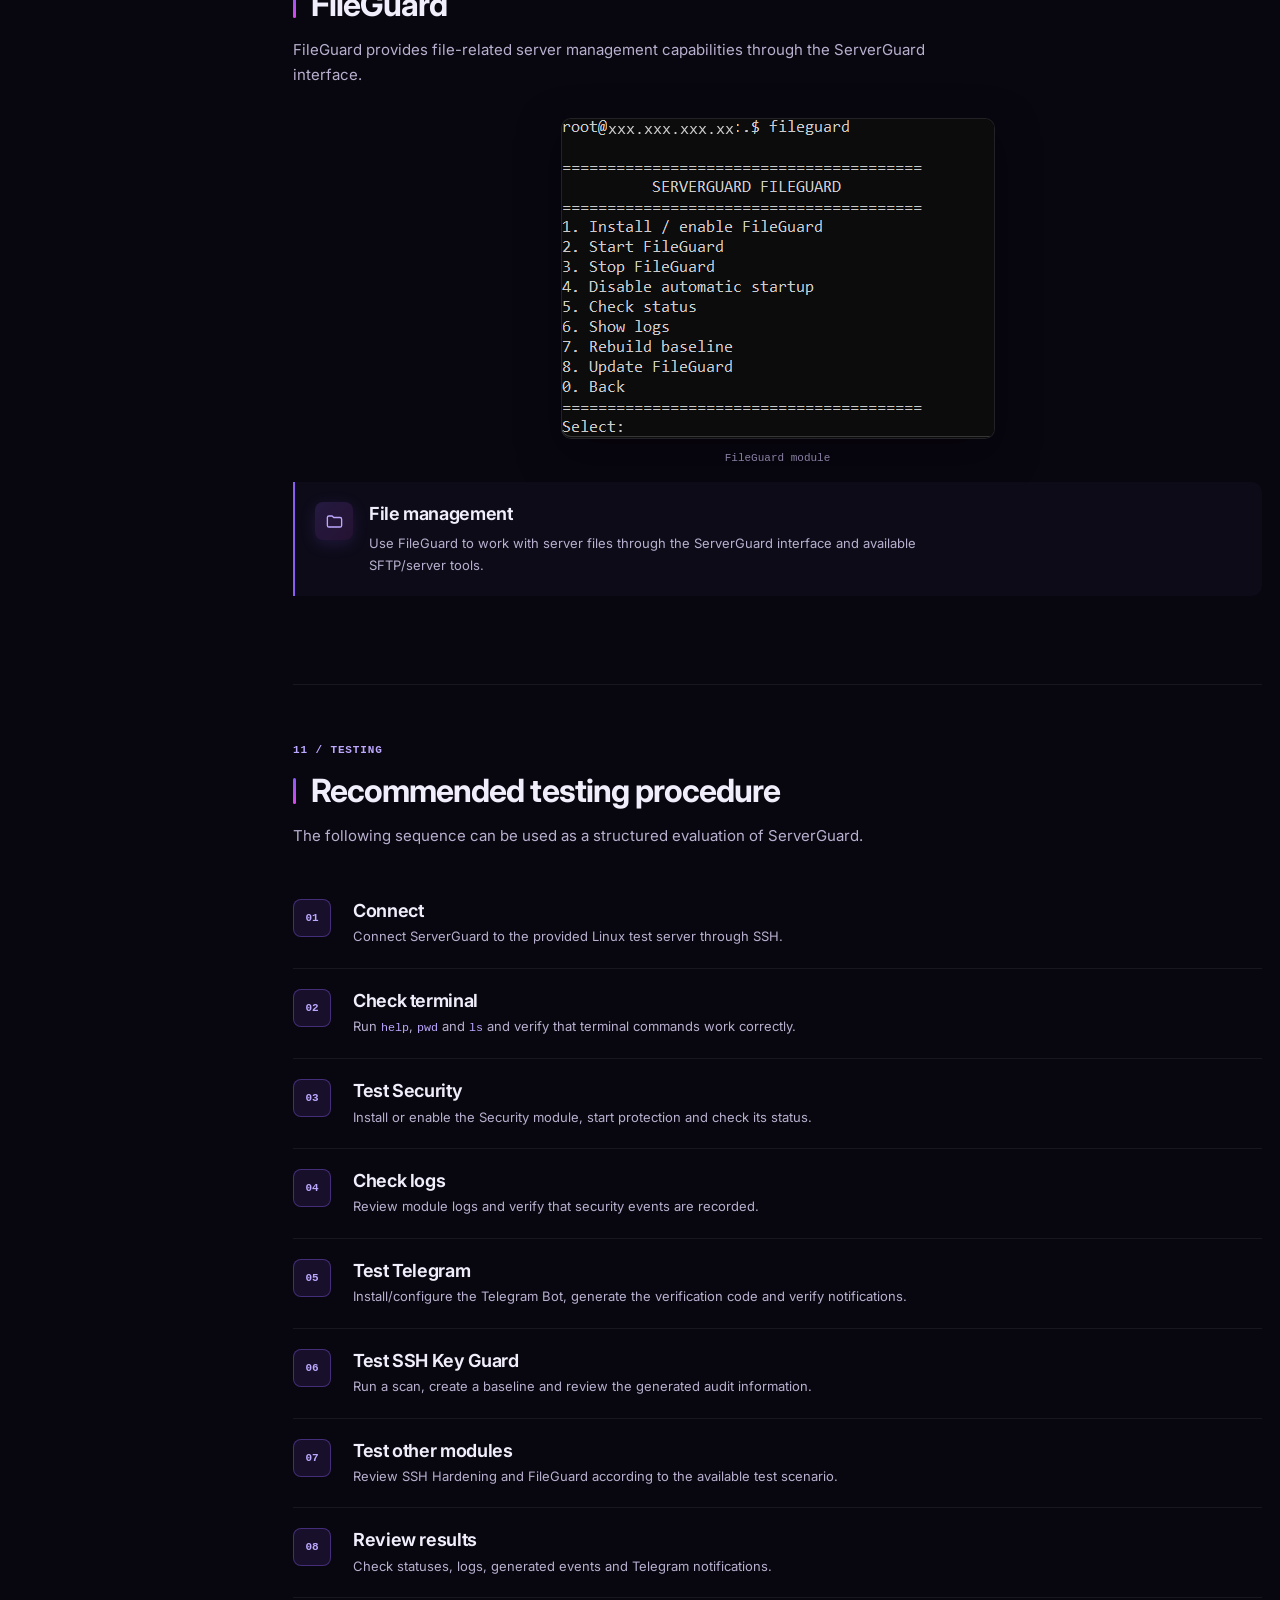
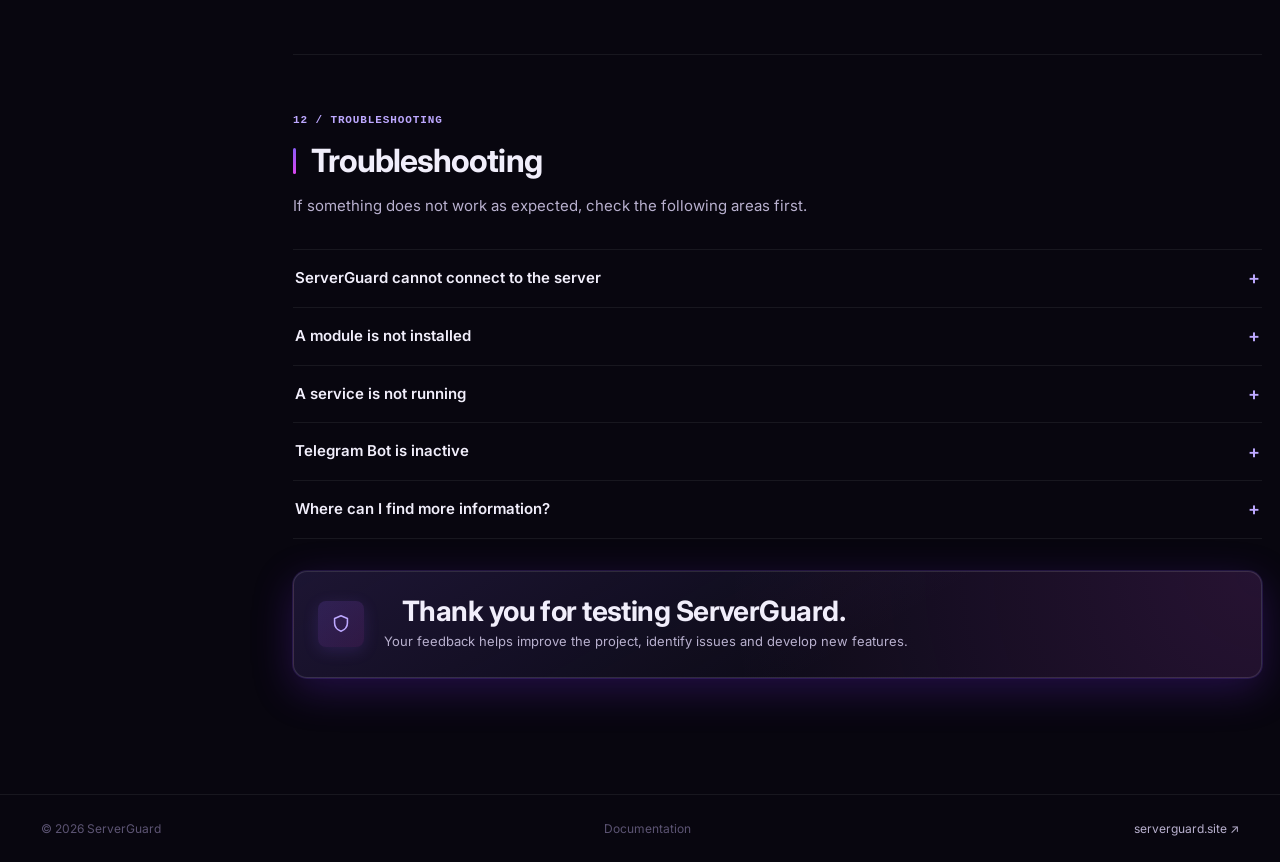
==== commit f8031039: "mini fix: documention" ====
--- a/documentation/index.html
+++ b/documentation/index.html
@@ -33,6 +33,7 @@
     <link rel="stylesheet" href="../css/components.css">
     <link rel="stylesheet" href="css/style.css">
     <link rel="stylesheet" href="css/module.css">
+    <link rel="stylesheet" href="../css/downloads.css">
 </head>
 
 <body>
@@ -120,7 +121,7 @@
                 GitHub
             </a>
 
-            <a href="../index.html#download" class="btn btn-primary topbar-download download-installer">
+            <a href="../index.html#download" class="btn btn-primary topbar-download" data-download-dialog aria-haspopup="dialog" aria-controls="downloadDialog">
                 <svg class="icon" aria-hidden="true"><use href="#i-download"></use></svg>
                 Download
             </a>
@@ -253,7 +254,7 @@
                 </p>
 
                 <div class="doc-hero-actions">
-                    <a href="../index.html#download" class="btn btn-primary">
+                    <a href="../index.html#download" class="btn btn-primary" data-download-dialog aria-haspopup="dialog" aria-controls="downloadDialog">
                         <svg class="icon" aria-hidden="true"><use href="#i-download"></use></svg>
                         Download ServerGuard
                     </a>
@@ -673,7 +674,7 @@
                         <a
                             href="../index.html#download"
                             class="inline-button"
-                        >
+                         data-download-dialog aria-haspopup="dialog" aria-controls="downloadDialog">
                             Download ServerGuard ↗
                         </a>
 
@@ -2180,6 +2181,25 @@
     </div>
 
 </footer>
+<dialog class="download-dialog" id="downloadDialog" aria-labelledby="downloadDialogTitle" aria-describedby="downloadDialogDescription">
+    <button class="dialog-close btn btn-secondary" type="button" data-dialog-close aria-label="Close platform selection">×</button>
+    <span class="eyebrow">Get started</span>
+    <h2 id="downloadDialogTitle">Choose your platform</h2>
+    <p id="downloadDialogDescription">Download ServerGuard for your desktop.</p>
+    <div class="platform-grid">
+        <a class="platform-card download-installer" aria-disabled="true" aria-describedby="windowsDownloadStatus">
+            <svg class="platform-icon" viewBox="0 0 24 24" fill="currentColor" aria-hidden="true"><path d="M2 4.5 11 3v8H2zm11-1.8L22 1v10h-9zM2 13h9v8l-9-1.5zm11 0h9v10l-9-1.7z"/></svg>
+            <strong>Windows</strong><span data-windows-label>Download for Windows</span>
+        </a>
+        <a class="platform-card" href="/downloads/linux/">
+            <svg class="platform-icon icon" viewBox="0 0 24 24" aria-hidden="true"><path d="M8 10V7a4 4 0 0 1 8 0v3l3 7-3 3H8l-3-3zM9 20l-3 2m9-2 3 2M10 8h.01M14 8h.01M10 11l2 1 2-1"/></svg>
+            <strong>Linux</strong><span>Ubuntu, Fedora, Arch &amp; more</span>
+        </a>
+    </div>
+    <p class="download-status" id="windowsDownloadStatus" role="status">Checking Windows download…</p>
+</dialog>
+
+<script src="../js/download-dialog.js"></script>
 <script src="../js/main.js"></script>
 <script src="js/docs.js"></script>
 
--- a/css/components.css
+++ b/css/components.css
@@ -624,9 +624,9 @@
     letter-spacing: 0.06em;
 }
 
-.layer-tag--block { color: var(--danger); border-color: rgba(240, 115, 110, 0.35); }
-.layer-tag--harden { color: var(--warning); border-color: rgba(230, 180, 90, 0.35); }
-.layer-tag--monitor { color: var(--accent-text); border-color: var(--border-accent); }
+.layer .layer-tag--block { color: var(--danger); border-color: rgba(240, 115, 110, 0.35); }
+.layer .layer-tag--harden { color: var(--warning); border-color: rgba(230, 180, 90, 0.35); }
+.layer .layer-tag--monitor { color: var(--accent-text); border-color: var(--border-accent); }
 
 
 /* =========================================================
--- a/documentation/css/style.css
+++ b/documentation/css/style.css
@@ -1658,7 +1658,7 @@
 }
 .icon-rail a { display: grid; place-items: center; width: 35px; height: 35px; border: 1px solid transparent; border-radius: 9px; color: #b4abc8; transition: color var(--t), background var(--t), border-color var(--t); }
 .icon-rail a:hover { color: var(--text); background: var(--surface-2); }
-.icon-rail a.is-active { border-color: rgba(184,75,250,.3); background: rgba(184,75,250,.14); color: var(--accent-soft); box-shadow: 0 0 18px rgba(184,75,250,.16); }
+.icon-rail a.is-active { border-color: rgba(184,75,250,.3); background: rgba(184,75,250,.14); color: var(--accent-text); box-shadow: 0 0 18px rgba(184,75,250,.16); }
 .icon-rail .icon { font-size: 18px; }
 .sidebar { grid-column: 2; grid-row: 1; width: auto; height: calc(100vh - var(--header-h)); padding: 20px 13px 15px 16px; border-right: 1px solid var(--border); border-left: 0; background: #0b0a17; }
 .sidebar-header { padding: 0 4px 14px; }
@@ -1712,7 +1712,7 @@
 .intro-workbench .module-link strong { font-size: 12px; }
 .intro-workbench .module-link span:not(.module-link-go) { font-size: 10px; line-height: 1.35; }
 .intro-workbench .module-link-go { padding: 0; font-size: 0; }
-.intro-workbench .module-link-go::after { content: "→"; font-size: 17px; color: var(--accent-soft); }
+.intro-workbench .module-link-go::after { content: "→"; font-size: 17px; color: var(--accent-text); }
 .quickstart { margin-top: 14px; padding: 14px; border: 1px solid #292237; border-radius: 10px; background: #0c0a17; }
 .quickstart .eyebrow { margin-bottom: 10px; }
 .quickstart .qs-steps { margin-top: 0; }
@@ -2086,7 +2086,7 @@
 .module-layout { max-width: none; width: 100%; padding-inline: 0; grid-template-columns: 70px 205px minmax(0,1fr) 210px; gap: 0; }
 .icon-rail { position: sticky; top: var(--header-h); z-index: 3; grid-column: 1; grid-row: 1; display: flex; flex-direction: column; align-items: center; gap: 14px; height: calc(100vh - var(--header-h)); padding-top: 22px; border-right: 1px solid var(--border); background: #090812; }
 .icon-rail a { display: grid; place-items: center; width: 35px; height: 35px; border: 1px solid transparent; border-radius: 9px; color: #b4abc8; }
-.icon-rail a.is-active { border-color: rgba(184,75,250,.3); background: rgba(184,75,250,.14); color: var(--accent-soft); box-shadow: 0 0 18px rgba(184,75,250,.16); }
+.icon-rail a.is-active { border-color: rgba(184,75,250,.3); background: rgba(184,75,250,.14); color: var(--accent-text); box-shadow: 0 0 18px rgba(184,75,250,.16); }
 .icon-rail .icon { font-size: 18px; }
 .sidebar { grid-column: 2; grid-row: 1; width: auto; height: calc(100vh - var(--header-h)); padding: 20px 13px 15px 16px; border-right: 1px solid var(--border); border-left: 0; background: #0b0a17; }
 .sidebar-header { padding: 0 4px 14px; background: #0b0a17; }
@@ -2126,7 +2126,7 @@
 .intro-workbench .module-links { grid-template-columns: 1fr; gap: 8px; padding: 0 13px 13px; }
 .intro-workbench .module-link { min-height: 54px; display: grid; grid-template-columns: 28px 1fr auto; align-items: center; gap: 9px; padding: 10px 12px; }
 .intro-workbench .module-link-go { padding: 0; font-size: 0; }
-.intro-workbench .module-link-go::after { content: "→"; font-size: 17px; color: var(--accent-soft); }
+.intro-workbench .module-link-go::after { content: "→"; font-size: 17px; color: var(--accent-text); }
 .quickstart { margin-top: 14px; padding: 14px; border: 1px solid #292237; border-radius: 10px; background: #0c0a17; }
 
 @media (max-width: 1350px) {
--- a/documentation/css/module.css
+++ b/documentation/css/module.css
@@ -936,7 +936,7 @@
 .intro-workbench .module-links { grid-template-columns: 1fr; gap: 8px; padding: 0 13px 13px; }
 .intro-workbench .module-link { min-height: 54px; display: grid; grid-template-columns: 28px 1fr auto; align-items: center; gap: 9px; padding: 10px 12px; }
 .intro-workbench .module-link-go { padding: 0; font-size: 0; }
-.intro-workbench .module-link-go::after { content: "→"; font-size: 17px; color: var(--accent-soft); }
+.intro-workbench .module-link-go::after { content: "→"; font-size: 17px; color: var(--accent-text); }
 .intro-workbench .module-link:nth-child(2), .intro-workbench .module-link:nth-child(5) { display: none; }
 .intro-workbench .module-link:nth-child(1) { order: 3; }
 .intro-workbench .module-link:nth-child(3) { order: 1; }
--- a/css/downloads.css
+++ b/css/downloads.css
@@ -0,0 +1,69 @@
+/* Scoped additions; shared site tokens and global palette remain unchanged. */
+.download-dialog-open { overflow: hidden; }
+.download-dialog {
+    width: min(620px, calc(100% - 32px));
+    max-height: calc(100dvh - 32px);
+    padding: 32px;
+    overflow-y: auto;
+    color: var(--text);
+    background: var(--surface);
+    border: 1px solid var(--border-accent);
+    border-radius: var(--r-2xl);
+    box-shadow: var(--shadow-lg);
+}
+.download-dialog::backdrop { background: rgba(4, 3, 9, .78); }
+.download-dialog[open] { animation: download-enter 180ms var(--ease-out); }
+.download-dialog h2 { padding-right: 28px; font-size: var(--fs-2xl); }
+.download-dialog > p { margin-top: 12px; color: var(--text-secondary); }
+.dialog-close { position: absolute; right: 16px; top: 16px; min-width: 40px; padding: 0; font-size: 24px; }
+.platform-grid { display: grid; grid-template-columns: repeat(2, minmax(0, 1fr)); gap: 16px; margin-top: 24px; }
+.platform-card { min-width: 0; display: flex; flex-direction: column; gap: 10px; padding: 24px; border: 1px solid var(--border-strong); border-radius: var(--r-xl); background: var(--surface-2); transition: border-color var(--t), background var(--t), transform var(--t); }
+.platform-card:hover { background: var(--surface-3); border-color: var(--border-accent-strong); transform: translateY(-2px); }
+.platform-card strong { font-size: 20px; }
+.platform-card span { color: var(--text-secondary); font-size: var(--fs-sm); }
+.platform-icon { width: 32px; height: 32px; color: var(--accent-text); }
+.platform-card[aria-disabled="true"] { opacity: .6; cursor: default; }
+.platform-card[aria-disabled="true"]:hover { transform: none; }
+.download-status { min-height: 1.65em; font-size: var(--fs-sm); color: var(--text-muted); }
+.download-dialog .download-status:empty { display: none; }
+.downloads-container { width: min(1280px, calc(100% - 64px)); margin-inline: auto; }
+.downloads-header { display: flex; align-items: center; justify-content: space-between; gap: 24px; padding-block: 24px; border-bottom: 1px solid var(--border); }
+.downloads-brand { font-size: 21px; font-weight: 800; letter-spacing: -.04em; }
+.downloads-header nav { display: flex; flex-wrap: wrap; gap: 24px; font-size: var(--fs-sm); color: var(--text-secondary); }
+.downloads-header a:hover, .downloads-help a:hover, .downloads-footer a:hover { color: var(--accent-text); }
+.downloads-intro { padding-block: 56px 28px; }
+.downloads-intro h1 { font-size: clamp(32px, 4vw, 52px); letter-spacing: -.045em; }
+.downloads-intro > p { margin-block: 16px 20px; color: var(--text-secondary); font-size: var(--fs-lg); }
+.linux-downloads .eyebrow, .download-dialog .eyebrow { display: block; margin-bottom: 12px; color: var(--accent-text); font-size: 11px; font-weight: 600; text-transform: uppercase; letter-spacing: .1em; }
+.linux-downloads .chip { color: var(--accent-text); border-color: var(--border-accent); background: var(--accent-soft); }
+.install-note { margin-bottom: 20px; color: var(--text-secondary); font-size: var(--fs-sm); }
+.linux-packages { display: grid; grid-template-columns: repeat(3, minmax(0, 1fr)); gap: 20px; }
+.linux-card { min-width: 0; display: flex; flex-direction: column; gap: 18px; padding: 24px; }
+.package-heading { display: flex; align-items: center; flex-wrap: wrap; gap: 12px; justify-content: space-between; }
+.linux-card h2 { font-size: 20px; line-height: 1.3; }
+.linux-card .package-architecture { font-family: var(--font-mono); font-size: 12px; color: var(--text-muted); }
+.package-download { min-height: 44px; }
+.linux-card .code-panel { margin-top: auto; }
+.linux-card .code-panel pre { padding: 16px; }
+.linux-card .code-panel pre code { white-space: pre-wrap; overflow-wrap: anywhere; }
+.linux-card .copy-btn { min-height: 40px; min-width: 72px; padding-inline: 10px; font-family: var(--font-sans); font-size: 12px; }
+.linux-downloads > main > .download-status { margin-top: 16px; }
+.downloads-help { margin-block: 24px 40px; color: var(--text-secondary); font-size: var(--fs-sm); }
+.downloads-help a { color: var(--text); text-decoration: underline; text-underline-offset: 3px; }
+.downloads-footer { display: flex; flex-wrap: wrap; justify-content: space-between; gap: 16px; padding-block: 24px; border-top: 1px solid var(--border); color: var(--text-muted); font-size: var(--fs-sm); }
+@keyframes download-enter { from { opacity: 0; transform: translateY(8px); } to { opacity: 1; transform: none; } }
+@media (max-width: 1000px) { .linux-packages { grid-template-columns: 1fr; } }
+@media (max-width: 520px) {
+    .download-dialog { padding: 24px 20px; }
+    .platform-grid { grid-template-columns: 1fr; }
+    .platform-card { padding: 18px; }
+    .downloads-container { width: calc(100% - 32px); }
+    .downloads-header { align-items: flex-start; gap: 16px; }
+    .downloads-header nav { flex-direction: column; gap: 8px; }
+    .downloads-intro { padding-top: 36px; }
+    .linux-card { padding: 20px; }
+}
+@media (prefers-reduced-motion: reduce) {
+    .download-dialog[open] { animation: none; }
+    .platform-card:hover { transform: none; }
+}
